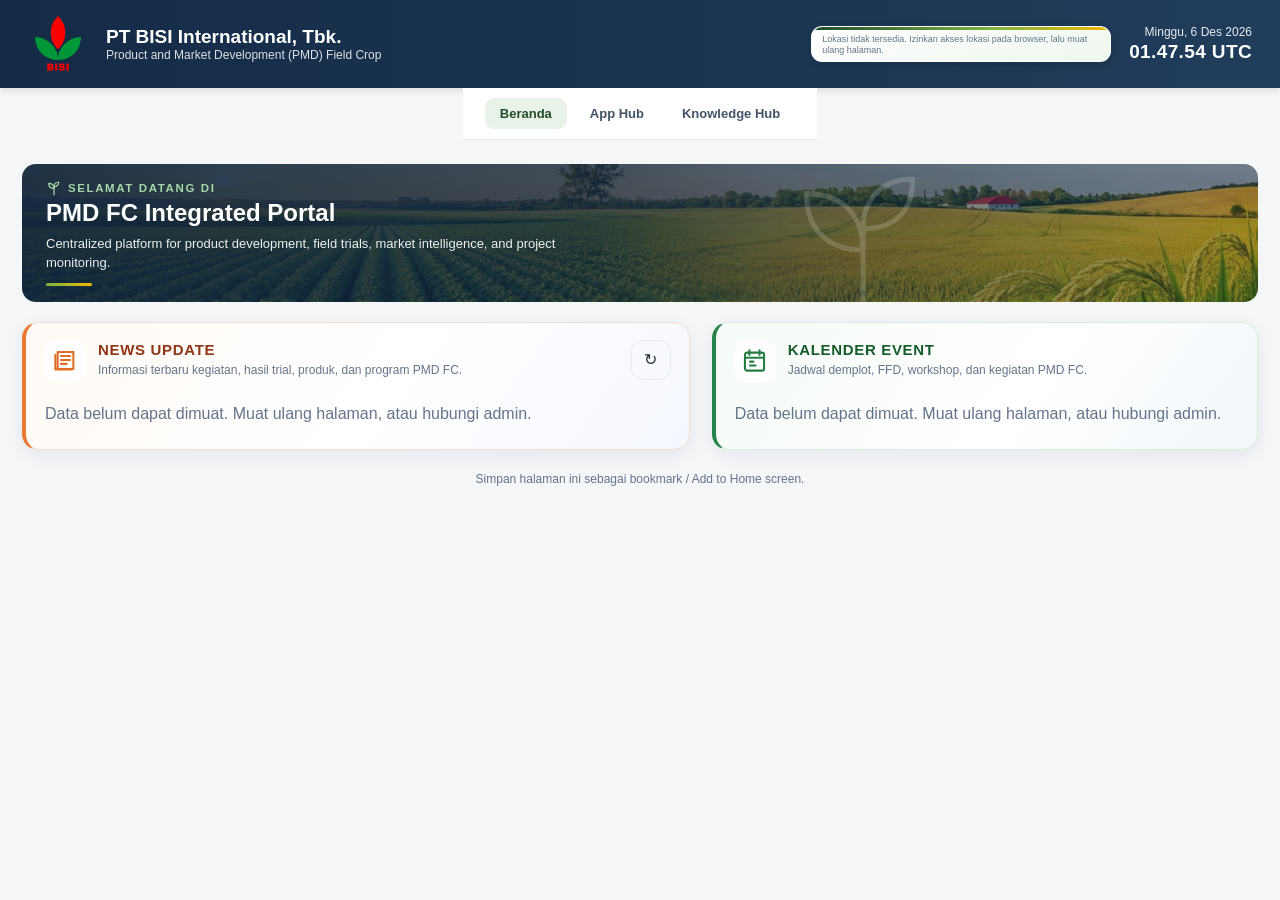
==== index.html @ 29ad18a3 "Update index.html" ====
<!DOCTYPE html>
<html lang="id">
<head>
<meta charset="utf-8">
<meta name="viewport" content="width=device-width, initial-scale=1">
<title>PMD-FC BISI — Dashboard Gate — Beranda</title>
<meta name="theme-color" content="#1f4d29">
<style>
:root {
  --ink: #263238;
  --mute: #64748b;
  --line: #e5eaf0;
  --green: #2e7d32;
  --green-d: #1f4d29;
  --green-l: #e8f2e8;
  --navy: #172b4d;
  --background: #f4f6f8;
}
*{box-sizing:border-box}
body {
  margin: 0;
  min-height: 100vh;
  display: flex;
  flex-direction: column;
  font-family: Inter, Arial, sans-serif;
  color: var(--ink);
  background: var(--background);
}

header {
  background: linear-gradient(90deg, #142b46, #203d5b);
  color: white;
  padding: 14px 28px;
  display: flex;
  align-items: center;
  gap: 18px;
  box-shadow: 0 2px 8px rgba(0,0,0,.12);
}
header h1{margin:0;font-size:clamp(15px,3vw,19px)}header small{display:block;opacity:.85;font-weight:400;font-size:12px}
main {
  flex: 1;
  width: 100%;
  max-width: 1600px;
  margin: 0 auto;
  padding: 24px 22px 40px;
}
h2{font-size:15px;margin:0 0 4px}.lead{color:var(--mute);margin:0 0 18px}
a.card{display:flex;flex-direction:column;gap:6px;text-decoration:none;color:inherit;background:#fff;border:1px solid var(--line);border-radius:12px;padding:18px;transition:.15s;box-shadow:0 1px 3px #0001}
a.card:hover,a.card:focus-visible{border-color:var(--green);box-shadow:0 4px 14px #2f6b3a33;transform:translateY(-2px);outline:none}
.tag{align-self:flex-start;font-size:11px;background:var(--green-l);color:var(--green-d);border-radius:999px;padding:2px 9px;font-weight:600}
.card b{font-size:17px}.card span.d{color:var(--mute);font-size:13px}
.go{margin-top:6px;color:var(--green);font-weight:650;font-size:13px}
footer{text-align:center;color:var(--mute);font-size:12px;margin-top:22px}
#list{display:flex;flex-direction:column;gap:26px;margin-top:14px}
.grp-grid{display:grid;grid-template-columns:repeat(auto-fill,minmax(240px,1fr));gap:14px}
.card span.d{flex:1}
.tab:focus-visible,.btn:focus-visible,.more:focus-visible{outline:2px solid var(--green);outline-offset:2px}
.msg,.empty{color:var(--mute);margin:8px 0}
#news-list,#event-list{display:grid;gap:12px;align-content:start;max-height:300px;overflow-y:auto;padding:2px 6px 2px 2px}
.news,.ev{background:#fff;border:1px solid var(--line);border-radius:12px;padding:16px 18px;box-shadow:0 1px 3px #0001}
.news h3,.ev h3{margin:6px 0 4px;font-size:16px}
.news p,.ev p{margin:0 0 6px;color:var(--mute);font-size:14px;white-space:pre-line}
.meta{display:flex;flex-wrap:wrap;align-items:center;gap:8px;font-size:12px;color:var(--mute)}
.pill{border-radius:999px;padding:2px 9px;font-weight:600;font-size:11px}
.pill.new{background:#f6efd2;color:#6b5a12}.pill.pin{background:var(--green);color:#fff}
.more{color:var(--green);font-weight:650;font-size:13px;text-decoration:none}
.more:hover{text-decoration:underline}
.month{margin:14px 0 0;font-size:13px;color:var(--green-d);text-transform:capitalize}
.ev{display:grid;grid-template-columns:60px 1fr;gap:14px}
.ev.past{opacity:.6}
.dt{background:var(--green-l);color:var(--green-d);border-radius:10px;text-align:center;padding:8px 4px;align-self:start}
.dt b{display:block;font-size:22px;line-height:1.1}.dt span{font-size:11px;text-transform:uppercase}
.btn{font:inherit;font-size:13px;font-weight:600;color:var(--green-d);background:#fff;border:1px solid var(--line);border-radius:8px;padding:8px 12px;cursor:pointer;justify-self:start}
header h1{min-width:0}
.clock{margin-left:auto;text-align:right;flex:none;line-height:1.25}
#ck-date{font-size:12px;opacity:.9}
#ck-time{font-size:19px;font-weight:700;font-variant-numeric:tabular-nums;letter-spacing:.02em}
@media(max-width:560px){#ck-date{font-size:11px}#ck-time{font-size:15px}}
.clock{position:relative}
.layout{display:grid;grid-template-columns:minmax(0,1fr) 340px;gap:22px 24px;align-items:start}
/* Layar sedang (901-1499px): baris atas = Literasi Teknis (2 kartu) + Insight; dashboard di kiri, news+kalender di kanan */
.lt-wrap{grid-column:1 / -1;grid-row:1;display:grid;grid-template-columns:minmax(0,2fr) minmax(0,1fr);gap:22px 24px;min-width:0}
#p-lit,#p-ins{min-width:0;display:flex;flex-direction:column}
.lt-stack{display:grid;grid-template-columns:repeat(auto-fit,minmax(270px,1fr));gap:16px;flex:1}
#p-ins .lt{flex:1}
.layout{grid-template-rows:auto auto auto 1fr}
#p-dash{grid-column:1;grid-row:2 / span 3}
#p-news{grid-column:2;grid-row:2;min-width:0}
#p-event{grid-column:2;grid-row:3;min-width:0}
#news-list,#event-list{max-height:460px}
.grp-grid{grid-template-columns:repeat(2,minmax(0,1fr))}
/* Layar lebar (>=1500px): Dashboard | Literasi Teknis (2 kartu bertumpuk) | Insight + News + Kalender bertumpuk.
   Setiap kolom setinggi isinya sendiri, jadi tidak ada kartu yang melar dan menyisakan ruang kosong. */
@media(min-width:1500px){
  #news-list,#event-list{max-height:340px}
  .layout{grid-template-columns:minmax(0,1fr) 310px 340px;grid-template-rows:auto auto auto 1fr}
  .lt-wrap{display:contents}
  #p-dash{grid-column:1;grid-row:1 / span 4}
  #p-lit{grid-column:2;grid-row:1 / span 4;align-self:start}
  #p-ins{grid-column:3;grid-row:1;align-self:start}
  #p-news{grid-column:3;grid-row:2}
  #p-event{grid-column:3;grid-row:3}
  .lt-stack{grid-template-columns:1fr}
}
.sec{margin:0 0 10px;font-size:12px;font-weight:700;letter-spacing:.07em;text-transform:uppercase;color:var(--green-d)}
@media(max-width:900px){.layout{grid-template-columns:1fr;grid-template-rows:none}#p-dash,#p-news,#p-event,.lt-wrap{grid-column:1;grid-row:auto}.lt-wrap{grid-template-columns:1fr}.grp-grid{grid-template-columns:repeat(auto-fill,minmax(240px,1fr))}#news-list,#event-list{max-height:340px}}
.sech{display:flex;align-items:center;justify-content:space-between;margin:0 0 10px}.sech .sec{margin:0}
.ico{font:inherit;font-size:16px;line-height:1;color:var(--green-d);background:#fff;border:1px solid var(--line);border-radius:8px;padding:3px 8px;cursor:pointer}
.ico:hover{background:var(--green-l)}.ico:focus-visible{outline:2px solid var(--green);outline-offset:2px}
/* CARD CUACA */
.wxc{position:relative;overflow:hidden;min-width:0;color:var(--ink);background:linear-gradient(160deg,#ffffff 0%,#eef7ee 100%);border:1px solid rgba(255,255,255,.7);border-radius:16px;padding:14px 14px 11px;box-shadow:0 10px 28px rgba(0,0,0,.28)}
.wxc::before{content:"";position:absolute;left:0;right:0;top:0;height:4px;background:linear-gradient(90deg,var(--green-d),#7cb342 60%,#f2b705)}
.wxc-wm{position:absolute;right:-12px;top:8px;width:92px;height:92px;color:var(--green);opacity:.10;pointer-events:none}
.wxc-wm svg{display:block;width:100%;height:100%}
.wxc-top{position:relative;display:flex;align-items:center;gap:10px}
.wxc-ic{width:46px;height:46px;flex:none;display:grid;place-items:center;border-radius:14px;color:#fff;background:linear-gradient(135deg,var(--green-d),var(--green));box-shadow:0 4px 10px rgba(31,77,41,.3)}
.wxc-ic svg{display:block;width:26px;height:26px}
.wxc-ic.k-sun{background:linear-gradient(135deg,#f59e0b,#fbbf24);box-shadow:0 4px 10px rgba(245,158,11,.4)}
.wxc-ic.k-moon{background:linear-gradient(135deg,#3949ab,#5c6bc0);box-shadow:0 4px 10px rgba(57,73,171,.4)}
.wxc-ic.k-partly{background:linear-gradient(135deg,#f59e0b,#4a90c2);box-shadow:0 4px 10px rgba(74,144,194,.4)}
.wxc-ic.k-cloud,.wxc-ic.k-fog{background:linear-gradient(135deg,#607d8b,#90a4ae);box-shadow:0 4px 10px rgba(96,125,139,.4)}
.wxc-ic.k-rain,.wxc-ic.k-storm,.wxc-ic.k-snow{background:linear-gradient(135deg,#1e5f99,#3b8fd0);box-shadow:0 4px 10px rgba(30,95,153,.4)}
.wxc-t{font-size:32px;font-weight:700;line-height:1;font-variant-numeric:tabular-nums;color:var(--navy)}
.wxc-c{font-weight:700;font-size:13px;color:var(--navy)}
.wxc-s{font-size:11.5px;color:var(--mute);margin:0}
.wxc-chips{position:relative;display:grid;grid-auto-flow:column;grid-auto-columns:1fr;gap:6px;margin:10px 0 9px}
.wxc-chip{display:flex;align-items:center;gap:6px;min-width:0;background:rgba(255,255,255,.85);border:1px solid var(--line);border-radius:10px;padding:5px 7px}
.wxc-chip .ci{width:17px;height:17px;flex:none;color:var(--green)}
.wxc-chip .ci svg{display:block;width:100%;height:100%}
.wxc-chip b{display:block;font-size:12px;line-height:1.15;white-space:nowrap}
.wxc-chip small{display:block;font-size:10px;line-height:1.15;color:var(--mute)}
.wxc-loc{position:relative;display:flex;align-items:center;flex-wrap:nowrap;gap:6px;border-top:1px dashed #cfdccf;padding-top:8px;font-size:12px}
.wxc-pin{display:block;width:15px;height:15px;color:#d84315;flex:none}
.wxc-pin svg{display:block;width:100%;height:100%}
.wxc-loc>span:not(.wxc-pin):not(.pill2){font-weight:600;flex:1 1 auto;min-width:0;overflow:hidden;text-overflow:ellipsis;white-space:nowrap}
.wxc-loc .pill2{flex:none;white-space:nowrap}
.pill2{background:var(--green-l);color:var(--green-d);border-radius:999px;padding:2px 9px;font-size:11px;font-weight:600}
.wxc .btn{flex:none;padding:2px 9px;font-size:11px}
.wxc-note{position:relative;margin:6px 0 0;font-size:11px;color:var(--mute)}
/* CARD CUACA DI HEADER: ringkas agar sejajar dengan jam tanpa mengubah isi/fungsi widget. */
header #p-weather{
  flex:0 1 300px;
  width:300px;
  max-width:300px;
  margin-left:auto;
  padding:7px 10px 6px;
  border-radius:11px;
  box-shadow:0 2px 8px rgba(0,0,0,.16);
}
header #p-weather::before{height:3px}
header #p-weather .wxc-wm{width:54px;height:54px;right:-8px;top:2px}
header #p-weather .wxc-top{gap:7px}
header #p-weather .wxc-ic{width:32px;height:32px;border-radius:9px;box-shadow:none}
header #p-weather .wxc-ic svg{width:19px;height:19px}
header #p-weather .wxc-t{font-size:23px}
header #p-weather .wxc-c{font-size:10.5px}
header #p-weather .wxc-s{font-size:9px;line-height:1.2}
header #p-weather .wxc-chips{display:none}
header #p-weather .wxc-loc{gap:4px;padding-top:4px;font-size:9px;border-top:1px dashed #cfdccf}
header #p-weather .wxc-pin{width:11px;height:11px}
header #p-weather .pill2{font-size:9px;padding:1px 5px}
header #p-weather .btn{font-size:9px;padding:1px 6px}
header #p-weather .wxc-note{display:none}
header .clock{margin-left:0}
@media(max-width:1000px){
  header{flex-wrap:wrap}
  header #p-weather{order:3;flex:1 1 220px;width:auto;max-width:none;margin-left:0}
  header .clock{order:4;margin-left:auto}
}
@media(max-width:420px){
  header #p-weather{flex-basis:100%}
  header .clock{margin-left:auto}
}

/* HERO BANNER */
.hero {
  position: relative;
  overflow: hidden;
  background: linear-gradient(100deg, rgba(14,36,62,.93) 0%, rgba(14,36,62,.78) 45%, rgba(14,36,62,.35) 100%),
              var(--hero-img);
  background-color: #1f4d29;
  background-size: cover;
  background-position: center 62%;
  border-radius: 14px;
  padding: 16px 24px;
  color: white;
  margin-bottom: 20px;
  display: flex;
  flex-direction: row;
  align-items: center;
  justify-content: space-between;
  gap: 20px;
}
/* SHIMMER HALUS: hanya pada banner hero, tanpa mengubah elemen lain. */
.hero::before {
  content: "";
  position: absolute;
  top: 0;
  left: 0;
  width: 42%;
  height: 100%;
  pointer-events: none;
  z-index: 0;
  background: linear-gradient(
    110deg,
    transparent 0%,
    rgba(255,255,255,.035) 35%,
    rgba(255,255,255,.19) 50%,
    rgba(255,255,255,.035) 65%,
    transparent 100%
  );
  transform: translateX(-160%) skewX(-18deg);
  animation: heroBannerShimmer 7s ease-in-out infinite;
}
@keyframes heroBannerShimmer {
  0%, 16% { transform: translateX(-160%) skewX(-18deg); }
  58%, 100% { transform: translateX(360%) skewX(-18deg); }
}
@media (prefers-reduced-motion: reduce) {
  .hero::before { animation: none; }
}
.hero::after {
  content: "";
  position: absolute;
  right: 310px;
  bottom: -26px;
  width: 170px;
  height: 170px;
  background: url("data:image/svg+xml,%3Csvg xmlns='http://www.w3.org/2000/svg' viewBox='0 0 24 24' fill='none' stroke='%23ffffff' stroke-width='.7' stroke-linecap='round' stroke-linejoin='round'%3E%3Cpath d='M12 22V10'/%3E%3Cpath d='M12 13c-5 0-8-3-8-8 5 0 8 3 8 8z'/%3E%3Cpath d='M12 10c0-4 2.5-7 7-7 0 4.500-2.500 7-7 7z'/%3E%3C/svg%3E") no-repeat center / contain;
  opacity: .16;
  pointer-events: none;
}
.hero-text, .hero #p-weather { position: relative; z-index: 1; }
.hero-text { flex: 1; min-width: 0; }
.hero #p-weather { flex: 0 0 310px; width: 310px; max-width: 100%; }
.hero .welcome {
  display: flex; align-items: center; gap: 6px;
  margin: 0 0 3px; font-size: 11.5px; font-weight: 600;
  letter-spacing: .14em; text-transform: uppercase; color: #a5d6a7;
}
.hero .welcome svg { width: 16px; height: 16px; flex: none; }
.hero h2 { font-size: 24px; line-height: 1.2; margin: 0 0 6px; }
.hero .subtitle { font-size: 13px; line-height: 1.5; margin: 0; max-width: 540px; opacity: .92; }
.hero .accent { width: 46px; height: 3px; border-radius: 3px; margin-top: 10px; background: linear-gradient(90deg, #7cb342, #f2b705); }
@media (max-width: 900px) {
  .hero { flex-direction: column; align-items: stretch; padding: 18px 18px; gap: 14px; }
  .hero::after { right: -20px; }
  .hero #p-weather { flex: none; width: 100%; }
}


/* LITERASI TEKNIS (kartu cuplikan) */
.lt{display:flex;flex-direction:column;cursor:pointer;text-decoration:none;color:inherit;background:#fff;border:1px solid var(--line);border-radius:14px;overflow:hidden;box-shadow:0 1px 3px #0001;transition:.15s}
.lt:hover,.lt:focus-visible{border-color:var(--green);box-shadow:0 6px 18px #2f6b3a33;transform:translateY(-2px);outline:none}
.lt-top{position:relative;overflow:hidden;background:linear-gradient(135deg,var(--green-d),var(--green) 65%,#7cb342);color:#fff;padding:16px 18px 18px}
.lt-top .tag{background:rgba(255,255,255,.2);color:#fff}
.lt-top h4{margin:9px 0 5px;font-size:18px;line-height:1.25;position:relative}
.lt-top p{margin:0;font-size:12.5px;line-height:1.5;opacity:.93;position:relative}
.lt-wm{position:absolute;right:-14px;bottom:-22px;width:110px;height:110px;opacity:.16;pointer-events:none}
.lt-body{padding:14px 18px 16px;display:flex;flex-direction:column;gap:14px;flex:1}
.lt-fact{background:var(--green-l);border-left:3px solid var(--green);border-radius:8px;padding:10px 12px}
.lt-fact small{display:block;font-size:10.5px;font-weight:700;letter-spacing:.08em;text-transform:uppercase;color:var(--green-d);margin-bottom:3px}
.lt-fact p{margin:0;font-size:13px;line-height:1.5;color:var(--ink);min-height:6em;transition:opacity .25s}
.lt-fact p.fade{opacity:0}
.lt-dots{display:flex;gap:5px;margin-top:6px}
.lt-dots i{width:6px;height:6px;border-radius:50%;background:#b9cdb9}
.lt-dots i.on{background:var(--green)}
.lt-pts{list-style:none;margin:0;padding:0;display:grid;gap:8px}
.lt-pts li{display:grid;grid-template-columns:22px 1fr;gap:8px;font-size:13px;line-height:1.4}
.lt-pts li b{display:inline-grid;place-items:center;width:22px;height:22px;border-radius:50%;background:var(--green-l);color:var(--green-d);font-size:11px}
.lt-pts li span{color:var(--mute)}
.lt-pts li span strong{color:var(--ink);display:block;font-size:13px}
.lt-stats{display:grid;grid-template-columns:repeat(3,1fr);gap:6px;text-align:center}
.lt-stats div{background:#f7faf7;border:1px solid var(--line);border-radius:10px;padding:7px 2px}
.lt-stats b{display:block;font-size:19px;color:var(--green-d);line-height:1.1}
.lt-stats span{font-size:10.5px;color:var(--mute)}
.lt-chips{display:flex;flex-wrap:wrap;gap:5px}
.lt-chips span{font-size:11px;font-family:ui-monospace,Menlo,Consolas,monospace;background:#fff;border:1px solid var(--line);border-radius:6px;padding:1px 7px;color:var(--navy)}
.lt-go{margin-top:auto;display:flex;align-items:center;justify-content:space-between;color:var(--green);font-weight:650;font-size:13px;border-top:1px dashed #cfdccf;padding-top:10px}
.lt-go small{color:var(--mute);font-weight:400;font-size:11.5px}
@media(prefers-reduced-motion:reduce){.lt,.lt-fact p{transition:none}}


/* ===== ISI LITERASI (di dalam jendela baca) ===== */
/* Semua gaya di-scope ke .lit supaya aman ditempel ke halaman/menu lain */
.lit{
  --bg:#f4f6f8; --card:#ffffff; --ink:#263238; --muted:#64748b; --line:#e5eaf0;
  --brand:#2e7d32; --brand-soft:#e8f2e8;
  --lepi:#8a5a00; --lepi-bg:#fdf0d5;
  --coleo:#7a2e8a; --coleo-bg:#f3e5f7;
  --gly:#1b5fa8; --gly-bg:#e3effb;
  --glu:#9a3412; --glu-bg:#fde8dc;
  --warn-bg:#fff6df; --warn-line:#e8c766;
  font-family:Inter,Arial,sans-serif;
  color:var(--ink); background:var(--bg); line-height:1.6; font-size:16px;
  max-width:1000px; margin:0 auto; padding:0 16px 48px;
}
.lit *{box-sizing:border-box}
.lit h1,.lit h2,.lit h3{line-height:1.25; margin:0}
.lit p{margin:0 0 .75em}
.lit a{color:var(--brand)}
.lit code,.lit .gene{font-family:ui-monospace,Menlo,Consolas,monospace; font-size:.88em}

/* Header */
.lit-hero{padding:28px 0 12px}
.lit-eyebrow{font-size:.8rem; letter-spacing:.08em; text-transform:uppercase; color:var(--brand); font-weight:700}
.lit-hero h1{font-size:clamp(1.6rem,4.5vw,2.3rem); margin:.2em 0 .3em}
.lit-hero p{color:var(--muted); max-width:62ch}

/* Nav */
.lit-nav{position:sticky; top:0; z-index:5; background:var(--bg); padding:10px 0; margin:0 -16px 8px; padding-inline:16px; border-bottom:1px solid var(--line);
  display:flex; gap:8px; overflow-x:auto; scrollbar-width:none}
.lit-nav::-webkit-scrollbar{display:none}
.lit-nav button{flex:none; border:1px solid var(--line); background:var(--card); color:var(--ink); border-radius:999px; padding:6px 14px; font:inherit; font-size:.88rem; cursor:pointer}
.lit-nav button.on{background:var(--brand); border-color:var(--brand); color:#fff}

/* Sections */
.lit section{padding-top:28px; scroll-margin-top:60px}
.lit h2{font-size:1.3rem; margin-bottom:.3em}
.lit .lead{color:var(--muted); margin-bottom:14px}

/* Cards */
.lit-grid{display:grid; gap:12px; grid-template-columns:repeat(auto-fit,minmax(220px,1fr))}
.lit-card{background:var(--card); border:1px solid var(--line); border-radius:12px; padding:14px 16px}
.lit-card h3{font-size:1rem; margin-bottom:.3em}
.lit-card p{margin:0; color:var(--muted); font-size:.93rem}
.lit-key .num{display:inline-grid; place-items:center; width:26px; height:26px; border-radius:50%; background:var(--brand-soft); color:var(--brand); font-weight:700; font-size:.85rem; margin-bottom:6px}

/* Badges */
.b{display:inline-block; padding:1px 9px; border-radius:999px; font-size:.78rem; font-weight:600; margin:2px 4px 2px 0; white-space:nowrap}
.b.lepi{background:var(--lepi-bg); color:var(--lepi)}
.b.coleo{background:var(--coleo-bg); color:var(--coleo)}
.b.gly{background:var(--gly-bg); color:var(--gly)}
.b.glu{background:var(--glu-bg); color:var(--glu)}

/* Tables */
.lit-tw{background:var(--card); border:1px solid var(--line); border-radius:12px; overflow:hidden}
.lit table{width:100%; border-collapse:collapse; font-size:.92rem}
.lit th{background:var(--brand-soft); color:var(--ink); text-align:left; padding:10px 12px; font-size:.8rem; text-transform:uppercase; letter-spacing:.04em}
.lit td{padding:10px 12px; border-top:1px solid var(--line); vertical-align:top}
.lit td:first-child{font-weight:700}
.lit .sub{display:block; color:var(--muted); font-size:.82rem; font-weight:400}

/* Filter */
.lit-tools{display:flex; flex-wrap:wrap; gap:8px; margin:12px 0}
.lit-tools input{flex:1 1 200px; min-width:0; padding:9px 12px; border:1px solid var(--line); border-radius:10px; background:var(--card); color:var(--ink); font:inherit}
.lit-chips{display:flex; flex-wrap:wrap; gap:6px}
.lit-chips button{border:1px solid var(--line); background:var(--card); color:var(--ink); border-radius:999px; padding:6px 12px; font:inherit; font-size:.85rem; cursor:pointer}
.lit-chips button.on{background:var(--brand); color:#fff; border-color:var(--brand)}
.lit-empty{display:none; padding:16px; color:var(--muted); text-align:center}

/* Compare 2 col */
.lit-cmp{display:grid; gap:12px; grid-template-columns:1fr 1fr}
.lit-cmp .lit-card{border-top:4px solid var(--gly)}
.lit-cmp .lit-card.glu{border-top-color:var(--glu)}
.lit-cmp dl{margin:8px 0 0; font-size:.92rem}
.lit-cmp dt{font-weight:700; font-size:.78rem; text-transform:uppercase; letter-spacing:.04em; color:var(--muted); margin-top:8px}
.lit-cmp dd{margin:0}

/* Notes */
.lit-note{background:var(--warn-bg); border:1px solid var(--warn-line); border-radius:12px; padding:12px 16px; margin:14px 0; font-size:.93rem}
.lit-note strong{display:block; margin-bottom:2px}
.lit details{background:var(--card); border:1px solid var(--line); border-radius:12px; padding:0 16px; margin-bottom:8px}
.lit summary{cursor:pointer; padding:12px 0; font-weight:600}
.lit details p{color:var(--muted); font-size:.93rem}
.lit ol.refs{padding-left:1.2em; margin:0}
.lit ol.refs li{margin-bottom:.6em}
.lit ol.refs span{display:block; color:var(--muted); font-size:.88rem}

/* Mobile: tabel jadi kartu */
@media (max-width:680px){
  .lit-cmp{grid-template-columns:1fr}
  .lit table, .lit tbody, .lit tr, .lit td{display:block; width:100%}
  .lit thead{display:none}
  .lit tr{padding:10px 14px; border-top:1px solid var(--line)}
  .lit tr:first-child{border-top:0}
  .lit td{border:0; padding:3px 0}
  .lit td:first-child{font-size:1.02rem}
  .lit td[data-l]::before{content:attr(data-l); display:block; font-size:.72rem; text-transform:uppercase; letter-spacing:.05em; color:var(--muted); font-weight:700; margin-top:4px}
  .lit td:first-child::before{display:none}
}

/* Jendela baca */
/* jendela baca (dipakai Literasi & Insight) */
.lit-modal{position:fixed;inset:0;z-index:1000;display:none;background:rgba(10,24,40,.62)}
.lit-modal.open{display:block}
.lit-sheet{position:absolute;inset:18px 0 0 0;max-width:1060px;margin:0 auto;background:#f4f6f8;border-radius:14px 14px 0 0;overflow-y:auto;overscroll-behavior:contain;box-shadow:0 -6px 30px rgba(0,0,0,.3)}
.lit-bar{position:sticky;top:0;z-index:6;display:flex;align-items:center;gap:12px;padding:10px 16px;background:linear-gradient(90deg,#142b46,#203d5b);color:#fff;border-radius:14px 14px 0 0}
.lit-bar b{font-size:15px;flex:1;min-width:0;white-space:nowrap;overflow:hidden;text-overflow:ellipsis}
.lit-bar button{font:inherit;font-size:13px;font-weight:600;color:#fff;background:rgba(255,255,255,.14);border:1px solid rgba(255,255,255,.4);border-radius:8px;padding:6px 12px;cursor:pointer}
.lit-bar button:hover,.lit-bar button:focus-visible{background:rgba(255,255,255,.28);outline:none}
.lit-modal .lit-nav{top:52px}
.lit-modal .lit section{scroll-margin-top:112px}
body.lit-lock{overflow:hidden}
@media(max-width:700px){.lit-sheet{inset:0;border-radius:0}.lit-bar{border-radius:0}}


/* INSIGHT (kartu cuplikan) */
.lt.ins:hover,.lt.ins:focus-visible{border-color:#244a73;box-shadow:0 6px 18px #244a7333}
.lt.ins .lt-top{background:linear-gradient(135deg,#142b46,#244a73 65%,#4f86b8)}
.lt.ins .lt-fact{background:#e8eef7;border-left-color:#244a73}
.lt.ins .lt-fact small,.lt-loop small{color:#142b46}
.lt.ins .lt-fact p{min-height:0}
.lt.ins .lt-pts li b{background:#e8eef7;color:#142b46}
.lt.ins .lt-stats b{color:#142b46}
.lt.ins .lt-go{color:#244a73}
.lt-loop small{display:block;font-size:10.5px;font-weight:700;letter-spacing:.08em;text-transform:uppercase;margin-bottom:5px}
.lt-loop ol{list-style:none;margin:0;padding:0;display:flex;flex-wrap:wrap;gap:4px 0;align-items:center}
.lt-loop li{font-size:11.5px;background:#fff;border:1px solid var(--line);border-radius:999px;padding:2px 9px;color:var(--navy)}
.lt-loop li:not(:last-child)::after{content:"\2192";margin-left:6px;color:#244a73}
.lt-loop li:last-child{border-color:#e0b4a0;background:#fdf0ea;color:#9a3412}
.lt-loop li:last-child::after{content:" \21BB";font-weight:700}
.lt-loop li{margin-right:6px}
.lt-loop li:not(:last-child){border:0;background:none;padding:2px 0;margin-right:6px}
/* ISI INSIGHT (di dalam jendela baca) */
.lit .ins-by{font-size:.85rem;color:var(--muted);margin-top:4px}
.lit .ins-loop{display:grid;grid-template-columns:repeat(4,1fr);gap:30px;margin:14px 0 8px}
.lit .ins-step{position:relative;background:var(--card);border:1px solid var(--line);border-top:4px solid var(--brand);border-radius:12px;padding:12px 14px;font-size:.92rem}
.lit .ins-step.warn{border-top-color:#9a3412}
.lit .ins-step b{display:block;font-size:.72rem;letter-spacing:.06em;text-transform:uppercase;color:var(--brand);margin-bottom:3px}
.lit .ins-step.warn b{color:#9a3412}
.lit .ins-step:not(:last-child)::after{content:"\2192";position:absolute;right:-23px;top:50%;transform:translateY(-50%);color:var(--brand);font-size:1.3rem;font-weight:700}
.lit .ins-back{text-align:center;color:var(--muted);font-size:.88rem;margin:8px 0 0}
@media(max-width:820px){
  .lit .ins-loop{grid-template-columns:1fr;gap:28px}
  .lit .ins-step:not(:last-child)::after{content:"\2193";right:auto;left:50%;top:auto;bottom:-26px;transform:translateX(-50%)}
}


/* ===== KARTU DASHBOARD (diperindah): ikon, warna per kategori, pengelompokan, animasi ===== */
.grp{--ac:#2e7d32;--ac-l:#e8f2e8;--ac-d:#1f5a24}
.grp.g-trial{--ac:#6d4aa8;--ac-l:#efe9f8;--ac-d:#4b2f7f}
.grp.g-demplot{--ac:#2e7d32;--ac-l:#e8f2e8;--ac-d:#1f5a24}
.grp.g-report{--ac:#1f6fb2;--ac-l:#e3effb;--ac-d:#164f80}
.grp.g-plan{--ac:#c27a0e;--ac-l:#fdf0d5;--ac-d:#8a5400}
.grp-h{display:flex;align-items:center;gap:9px;margin:0 0 11px;font-size:12px;font-weight:700;letter-spacing:.06em;text-transform:uppercase;color:var(--ac-d)}
.grp-h::before{content:"";width:9px;height:9px;border-radius:3px;background:var(--ac);flex:none}
.grp-h em{font-style:normal;font-weight:600;font-size:11px;letter-spacing:0;text-transform:none;color:var(--ac-d);background:var(--ac-l);border-radius:999px;padding:1px 8px}
.grp-h::after{content:"";flex:1;height:1px;background:var(--line)}
a.card{position:relative;overflow:hidden;gap:8px;padding:18px 18px 16px 20px;background:linear-gradient(155deg,#fff 50%,var(--ac-l) 175%);animation:cardIn .5s ease both;animation-delay:calc(var(--i,0) * 55ms)}
a.card::before{content:"";position:absolute;left:0;top:0;bottom:0;width:4px;background:var(--ac)}
a.card>*:not(.wm){position:relative}
.c-head{display:flex;align-items:center;gap:10px;margin-bottom:2px}
.ico{flex:none;display:grid;place-items:center;width:40px;height:40px;border-radius:12px;background:var(--ac-l);color:var(--ac-d);transition:transform .2s,background .2s,color .2s}
.ico svg{width:22px;height:22px;fill:none;stroke:currentColor;stroke-width:1.8;stroke-linecap:round;stroke-linejoin:round}
a.card .tag{align-self:center;background:var(--ac-l);color:var(--ac-d);line-height:1.35}
.badge{margin-left:auto;flex:none;font-size:10.5px;font-weight:700;letter-spacing:.04em;text-transform:uppercase;color:#fff;background:var(--ac);border-radius:999px;padding:2px 8px}
.card b{font-size:17px;line-height:1.3}
.wm{position:absolute;right:-14px;bottom:-18px;width:100px;height:100px;fill:none;stroke:var(--ac);stroke-width:1;stroke-linecap:round;stroke-linejoin:round;opacity:.09;pointer-events:none;transition:opacity .25s,transform .25s}
.c-foot{display:flex;align-items:center;justify-content:space-between;gap:8px;margin-top:6px}
.go{margin:0;color:var(--ac-d);display:inline-flex;align-items:center;gap:6px}
.go i{font-style:normal;display:inline-block;transition:transform .2s}
.kind{font-size:11px;color:var(--mute);background:#f1f4f2;border:1px solid var(--line);border-radius:6px;padding:1px 7px}
a.card:hover,a.card:focus-visible{border-color:var(--ac);box-shadow:0 8px 20px #0002;box-shadow:0 8px 20px color-mix(in srgb,var(--ac) 24%,transparent);transform:translateY(-3px)}
a.card:hover .ico,a.card:focus-visible .ico{transform:scale(1.08) rotate(-4deg);background:var(--ac);color:#fff}
a.card:hover .go i,a.card:focus-visible .go i{transform:translateX(5px)}
a.card:hover .wm,a.card:focus-visible .wm{opacity:.17;transform:scale(1.07) rotate(-4deg)}
@keyframes cardIn{from{opacity:0;transform:translateY(12px)}to{opacity:1;transform:none}}
@media(prefers-reduced-motion:reduce){a.card{animation:none}a.card,.ico,.wm,.go i{transition:none}}


/* Kartu terakhir yang ganjil mengisi satu baris penuh, supaya tidak ada separuh baris kosong */
@media(min-width:901px){.grp-grid>a.card:last-child:nth-child(odd){grid-column:1 / -1}}
/* LITERASI: kartu TKW (header emas, beda dari hijau Bioteknologi dan biru Insight) */
.lt.tkw:hover,.lt.tkw:focus-visible{border-color:#b7791f;box-shadow:0 6px 18px #b7791f33}
.lt.tkw .lt-top{background:linear-gradient(135deg,#5c3503,#9a6208 62%,#c8901f)}
.lt.tkw .lt-fact{background:#fbf0d9;border-left-color:#b7791f}
.lt.tkw .lt-fact small,.lt-bars small{color:#6b3f04}
.lt.tkw .lt-fact p{min-height:0}
.lt.tkw .lt-fact p.mono{font-family:ui-monospace,Menlo,Consolas,monospace;font-size:12px;line-height:1.55}
.lt.tkw .lt-pts li b{background:#fbf0d9;color:#6b3f04}
.lt.tkw .lt-stats b{color:#6b3f04}
.lt.tkw .lt-go{color:#8a5709}
.lt-bars small{display:block;font-size:10.5px;font-weight:700;letter-spacing:.06em;text-transform:uppercase;margin-bottom:6px}
.lt-bars .r{display:grid;grid-template-columns:70px 1fr 54px;gap:6px;align-items:center;font-size:11px;margin-bottom:5px}
.lt-bars .r span{white-space:nowrap}
.lt-bars .r span{color:var(--mute)}
.lt-bars .r b{text-align:right;color:#6b3f04}
.lt-bars em{display:block;height:9px;background:#f1ead9;border-radius:999px;overflow:hidden}
.lt-bars i{display:block;height:100%;background:#b7791f;border-radius:999px}
.lt-bars i.lo{background:#c2552b}
/* ISI TKW */
.lit-modal.tkw .lit-bar{background:linear-gradient(90deg,#4f2e03,#8a5709)}
#tkw-gmo{--brand:#9a6208;--brand-soft:#fbf0d9}
#tkw-gmo .lit-hero{padding:22px 0 6px}
#tkw-gmo section{padding-top:20px}
#tkw-gmo h2{margin-bottom:.25em}
#tkw-gmo .lead{margin-bottom:10px}
#tkw-gmo .lit-note{margin:12px 0 0}
#tkw-gmo .tk-formula{background:linear-gradient(135deg,#4f2e03,#8a5709);color:#fff;border-radius:12px;padding:11px 16px;margin:12px 0 0;font-size:.95rem;line-height:1.5}
#tkw-gmo .tk-formula b{color:#ffd58a}
#tkw-gmo .tk-2{display:grid;grid-template-columns:1fr 1fr;gap:12px;align-items:start}
#tkw-gmo .tk-3{display:grid;grid-template-columns:repeat(3,minmax(0,1fr));gap:12px}
#tkw-gmo .tk-4{display:grid;grid-template-columns:repeat(4,minmax(0,1fr));gap:12px}
#tkw-gmo .tk-mas{columns:3 250px;column-gap:12px}
#tkw-gmo .tk-mas>.lit-card{display:block;break-inside:avoid;margin:0 0 12px}
#tkw-gmo .tk-2>*,#tkw-gmo .tk-3>.lit-card,#tkw-gmo .tk-4>.lit-card{min-width:0}
#tkw-gmo .lit-card{padding:12px 14px}
#tkw-gmo .tk-ul{margin:.3em 0 0;padding-left:1.1em;font-size:.92rem;color:var(--muted)}
#tkw-gmo .tk-ul li{margin-bottom:.25em}
#tkw-gmo .tk-ul b{color:var(--ink)}
#tkw-gmo .tk-steps{margin:.3em 0 0;padding:0;list-style:none;counter-reset:s;display:grid;gap:7px}
#tkw-gmo .tk-steps li{counter-increment:s;display:grid;grid-template-columns:24px 1fr;gap:8px;font-size:.92rem;color:var(--muted)}
#tkw-gmo .tk-steps li::before{content:counter(s);display:grid;place-items:center;width:24px;height:24px;border-radius:50%;background:var(--brand-soft);color:var(--brand);font-weight:700;font-size:.8rem}
#tkw-gmo .tk-bars{display:grid;gap:8px;margin-top:6px}
#tkw-gmo .tk-bar{display:grid;grid-template-columns:76px 1fr 64px;gap:8px;align-items:center;font-size:.88rem}
#tkw-gmo .tk-bar span{color:var(--muted)}
#tkw-gmo .tk-bar b{text-align:right}
#tkw-gmo .tk-bar div{height:16px;background:#f1ead9;border-radius:999px;overflow:hidden}
#tkw-gmo .tk-bar i{display:block;height:100%;background:#b7791f;border-radius:999px}
#tkw-gmo .tk-bar i.lo{background:#c2552b}
#tkw-gmo details{margin-bottom:8px}
@media(max-width:900px){#tkw-gmo .tk-4{grid-template-columns:repeat(2,minmax(0,1fr))}}
@media(max-width:820px){
  #tkw-gmo .tk-2,#tkw-gmo .tk-3{grid-template-columns:1fr}
  #tkw-gmo .tk-mas{columns:1}
}
@media(max-width:520px){#tkw-gmo .tk-4{grid-template-columns:1fr}}


/* ===== PENYEMPURNAAN CARD DASHBOARD PMD FC ===== */
/* Perubahan dibatasi pada area dashboard kiri; panel Literasi dan Insight tidak diubah. */
#p-dash .grp {
  margin: 0 0 25px;
  min-width: 0;
}
#p-dash .grp-h {
  min-height: 25px;
  margin: 0 0 12px;
  font-size: 12px;
  letter-spacing: .055em;
}
#p-dash .grp-h em {
  padding: 3px 10px;
  font-size: 11px;
}
#p-dash .grp-grid {
  display: grid;
  grid-template-columns: repeat(2, minmax(0, 1fr));
  grid-auto-rows: 1fr;
  gap: 14px;
  align-items: stretch;
}
#p-dash a.card {
  min-width: 0;
  min-height: 150px;
  height: 100%;
  padding: 16px 17px 15px 19px;
  gap: 8px;
  border: 1px solid #e2e8ef;
  border-radius: 14px;
  background: linear-gradient(145deg, #fff 0%, #fff 72%, var(--ac-l) 165%);
  box-shadow: 0 2px 8px rgba(25, 42, 65, .055);
}
#p-dash a.card::before {
  width: 4px;
  border-radius: 14px 0 0 14px;
}
#p-dash .c-head {
  min-width: 0;
  gap: 10px;
  margin-bottom: 1px;
}
#p-dash .ico {
  width: 44px;
  height: 44px;
  border: 0;
  border-radius: 13px;
  flex: 0 0 44px;
}
#p-dash .ico svg {
  width: 23px;
  height: 23px;
}
#p-dash a.card .tag {
  min-width: 0;
  max-width: 65%;
  overflow: hidden;
  text-overflow: ellipsis;
  white-space: nowrap;
  padding: 4px 10px;
  font-size: 10.5px;
}
#p-dash .badge {
  padding: 4px 9px;
  font-size: 9.5px;
}
#p-dash .card b {
  display: block;
  font-size: 16px;
  line-height: 1.32;
  color: #172b4d;
  overflow-wrap: anywhere;
}
#p-dash .card span.d {
  display: block;
  flex: 1 1 auto;
  min-width: 0;
  font-size: 12.5px;
  line-height: 1.48;
  color: #64748b;
}
#p-dash .c-foot {
  margin-top: auto;
  padding-top: 5px;
}
#p-dash .go {
  font-size: 12.5px;
  font-weight: 700;
}
#p-dash .kind {
  flex: none;
  font-size: 10px;
  padding: 3px 8px;
  border-radius: 999px;
}
#p-dash .wm {
  width: 86px;
  height: 86px;
  right: -12px;
  bottom: -15px;
  opacity: .065;
}
#p-dash a.card:hover,
#p-dash a.card:focus-visible {
  border-color: var(--ac);
  box-shadow: 0 9px 22px rgba(25, 42, 65, .11);
  transform: translateY(-3px);
}
#p-dash a.card:hover .wm,
#p-dash a.card:focus-visible .wm {
  opacity: .12;
}
/* Identitas warna kategori: oranye, biru, hijau, dan biru-teal. */
#p-dash .grp.g-plan {
  --ac: #d97732;
  --ac-l: #fff0e5;
  --ac-d: #9a4314;
}
#p-dash .grp.g-trial {
  --ac: #3568c8;
  --ac-l: #eaf1ff;
  --ac-d: #234b9b;
}
#p-dash .grp.g-demplot {
  --ac: #27845b;
  --ac-l: #e7f5ed;
  --ac-d: #17613f;
}
#p-dash .grp.g-report {
  --ac: #287b91;
  --ac-l: #e6f3f6;
  --ac-d: #18566a;
}
/* Semua kartu tetap berada di grid dua kolom; kartu ganjil tidak melebar sendiri. */
@media (min-width: 901px) {
  #p-dash .grp-grid > a.card:last-child:nth-child(odd) {
    grid-column: auto;
  }
}
@media (max-width: 900px) {
  #p-dash .grp-grid {
    grid-template-columns: repeat(2, minmax(0, 1fr));
  }
}
@media (max-width: 620px) {
  #p-dash .grp-grid {
    grid-template-columns: 1fr;
    grid-auto-rows: auto;
  }
  #p-dash a.card {
    min-height: 142px;
  }
}
@media (prefers-reduced-motion: reduce) {
  #p-dash a.card {
    animation: none;
    transition: none;
  }
}

/* UKURAN LOGO BISI */
.logo {
  width: 60px;
  height: 60px;
  object-fit: contain;
  flex-shrink: 0;
}
</style>
<style id="hero-img">
/* Gambar latar hero (tertanam). Untuk mengganti: tukar isi url(...) di bawah. */
:root { --hero-img: url("[data-uri]"); }
</style>

<style id="pmd-layout-news-event-refresh">
/* Layout utama: Dashboard | Literasi Teknis | Insight; News dan Event pada baris bawah. */
@media (min-width: 1180px) {
  .layout {
    display: grid;
    grid-template-columns: minmax(0, 2.2fr) minmax(245px, .8fr) minmax(245px, .8fr);
    grid-template-rows: auto auto;
    gap: 22px 18px;
    align-items: stretch;
  }
  .lt-wrap { display: contents; }
  #p-dash { grid-column: 1; grid-row: 1; min-width: 0; }
  #p-lit { grid-column: 2; grid-row: 1; min-width: 0; }
  #p-ins { grid-column: 3; grid-row: 1; min-width: 0; }
  .lt-stack { grid-template-columns: 1fr; }
  .updates-row {
    grid-column: 1 / -1;
    grid-row: 2;
    display: grid;
    grid-template-columns: minmax(0, 1.1fr) minmax(0, .9fr);
    gap: 18px;
    min-width: 0;
  }
}
@media (max-width: 1179px) {
  .layout { display: grid; grid-template-columns: minmax(0, 1fr); gap: 22px; }
  #p-dash, .lt-wrap, .updates-row { grid-column: 1; grid-row: auto; min-width: 0; }
  .lt-wrap { display: grid; grid-template-columns: repeat(2, minmax(0, 1fr)); gap: 18px; }
  .updates-row { display: grid; grid-template-columns: minmax(0, 1.1fr) minmax(0, .9fr); gap: 18px; }
  .lt-stack { grid-template-columns: 1fr; }
}
@media (max-width: 680px) {
  .lt-wrap, .updates-row { grid-template-columns: 1fr; }
  .update-panel { padding: 15px; }
  #news-list, #event-list { max-height: 320px; }
}

/* Panel News Update dan Kalender Event: dua kartu informasi horizontal. */
.updates-row { min-width: 0; }
.updates-row > #p-news, .updates-row > #p-event { grid-column: auto; grid-row: auto; }
.update-panel {
  min-width: 0;
  padding: 17px 18px 16px;
  border: 1px solid #e5eaf0;
  border-radius: 16px;
  box-shadow: 0 5px 18px rgba(25, 42, 65, .07);
}
#p-news {
  background: linear-gradient(125deg, #fffaf5 0%, #ffffff 54%, #f5f8ff 100%);
  border-color: #f0dfd2;
  border-left: 4px solid #e97832;
}
#p-event {
  background: linear-gradient(125deg, #f5fbf6 0%, #ffffff 58%, #f1f7fb 100%);
  border-color: #dcebe0;
  border-left: 4px solid #26834b;
}
.update-heading {
  display: flex;
  align-items: flex-start;
  justify-content: space-between;
  gap: 12px;
  margin-bottom: 13px;
}
.update-heading-main { display: flex; align-items: flex-start; gap: 12px; min-width: 0; }
.update-icon {
  width: 42px; height: 42px; flex: 0 0 42px;
  display: grid; place-items: center;
  border-radius: 12px;
  background: rgba(255,255,255,.82);
}
.update-icon svg { width: 27px; height: 27px; }
.news-icon { color: #df6b24; }
.event-icon { color: #237c43; }
.update-panel .sec { margin: 1px 0 4px; font-size: 15px; letter-spacing: .045em; }
#p-news .sec { color: #8f3515; }
#p-event .sec { color: #145c2b; }
.update-sub { margin: 0; color: #64748b; font-size: 12px; line-height: 1.45; }
#news-list, #event-list {
  max-height: 290px;
  overflow-y: auto;
  padding: 2px 5px 2px 1px;
  gap: 10px;
  align-content: start;
}
.news, .ev {
  background: linear-gradient(140deg, rgba(255,255,255,.98), rgba(255,255,255,.76));
  border: 1px solid rgba(222,229,237,.9);
  border-radius: 12px;
  padding: 13px 14px;
  box-shadow: 0 2px 8px rgba(25,42,65,.045);
}
#p-news .news { border-left: 3px solid #ed9a5c; }
#p-event .ev { border-left: 3px solid #73b78a; }
.news h3, .ev h3 { color: #172b4d; font-size: 14px; line-height: 1.4; }
.news p, .ev p { font-size: 12.5px; line-height: 1.5; }
#p-event .dt { background: linear-gradient(145deg, #e2f5e7, #ccebd5); color: #176236; }
#p-event .month { margin-top: 3px; }
#p-news .more, #p-event .more { font-size: 12px; }
#p-news .ico { flex: 0 0 auto; }

/* Gradasi kategori pada kumpulan link aplikasi: warna lembut, tetap kontras. */
#p-dash a.card {
  background: linear-gradient(135deg, #ffffff 0%, #ffffff 34%, var(--ac-l) 100%);
  border-color: color-mix(in srgb, var(--ac) 18%, #e2e8ef);
  box-shadow: 0 3px 10px rgba(25, 42, 65, .065);
}
#p-dash .grp.g-plan a.card {
  background: linear-gradient(135deg, #fffefd 0%, #fff7f0 54%, #ffe9d8 100%);
}
#p-dash .grp.g-trial a.card {
  background: linear-gradient(135deg, #ffffff 0%, #f3f7ff 52%, #e2ebff 100%);
}
#p-dash .grp.g-demplot a.card {
  background: linear-gradient(135deg, #ffffff 0%, #f1faf4 52%, #def2e5 100%);
}
#p-dash .grp.g-report a.card {
  background: linear-gradient(135deg, #ffffff 0%, #f0f9fb 52%, #dceff3 100%);
}
#p-dash .grp.g-lain a.card {
  background: linear-gradient(135deg, #ffffff 0%, #f7f8fb 55%, #e9edf5 100%);
}
#p-dash a.card:hover, #p-dash a.card:focus-visible {
  filter: saturate(1.04);
  box-shadow: 0 9px 22px rgba(25, 42, 65, .12);
}
@media (prefers-reduced-motion: reduce) {
  #p-news, #p-event, .news, .ev { scroll-behavior: auto; transition: none; }
}
</style>


<style id="take-home-income-theme">
  /* Insight kedua: tetap satu sistem visual dengan panel Insight yang sudah ada. */
  #p-ins .ins-stack{display:grid;grid-template-columns:1fr;gap:14px;min-width:0}
  #p-ins .ins-stack .lt{flex:initial}
  #p-ins .lt.ins-income .lt-top{background:linear-gradient(135deg,#173d35 0%,#28745a 62%,#78a88a 100%)}
  #p-ins .lt.ins-income .lt-fact{background:#eaf3ee;border-left-color:#28745a}
  #p-ins .lt.ins-income .lt-fact small{color:#174d3b}
  #p-ins .lt.ins-income .lt-pts li b{background:#e2f0e7;color:#176044}
  #p-ins .lt.ins-income .lt-stats b{color:#176044}
  #p-ins .lt.ins-income .lt-go{color:#176044}
  #p-ins .lt.ins-income:hover,#p-ins .lt.ins-income:focus-visible{border-color:#28745a;box-shadow:0 6px 18px rgba(40,116,90,.22)}
  .lit-modal.income .lit-bar{background:linear-gradient(90deg,#173d35,#28745a 68%,#496f56)}
  #income-gmo{--brand:#28745a;--brand-soft:#eaf3ee}
  #income-gmo .thi-article{max-width:900px;margin:0 auto;padding:26px 18px 52px;line-height:1.7;font-size:15px;color:var(--ink)}
  #income-gmo .thi-article h2{font-size:clamp(1.55rem,3.4vw,2rem);line-height:1.25;margin:0 0 .45em;color:#173d35}
  #income-gmo .thi-article h3{font-size:1.22rem;line-height:1.3;margin:1.8em 0 .5em;color:#205b46}
  #income-gmo .thi-article h4{font-size:1.04rem;line-height:1.35;margin:1.45em 0 .4em;color:#285b49}
  #income-gmo .thi-article p{margin:0 0 1em}
  #income-gmo .thi-article ul,#income-gmo .thi-article ol{margin:0 0 1.15em;padding-left:1.4em}
  #income-gmo .thi-article li{margin-bottom:.4em}
  #income-gmo .thi-article .thi-lead{font-size:1.08rem;font-style:italic;color:#5d7068;margin-bottom:1.5em}
  #income-gmo .thi-article blockquote{margin:1.35em 0;padding:.75em 1.1em;border-left:4px solid #28745a;background:#eaf3ee;border-radius:0 9px 9px 0;font-weight:650;color:#174d3b}
  #income-gmo .thi-article blockquote p{margin:0}
  #income-gmo .thi-table-wrap{overflow-x:auto;margin:1.1em 0 1.3em}
  #income-gmo .thi-article table{width:100%;border-collapse:collapse;min-width:480px;background:#fff;font-size:.92rem}
  #income-gmo .thi-article th,#income-gmo .thi-article td{padding:.65em .8em;border:1px solid #dfe8e2;text-align:left;vertical-align:top}
  #income-gmo .thi-article thead th{background:#eaf3ee;color:#174d3b}
  #income-gmo .thi-article .thi-note{font-size:.88rem;color:#64756d}
  #income-gmo .thi-article .thi-closing{margin-top:2em;padding:1.2em 1.25em;border:1px solid #d7e8dc;border-left:4px solid #28745a;border-radius:10px;background:linear-gradient(135deg,#f5faf6,#eaf3ee)}
  #income-gmo .thi-article .thi-closing h3{margin-top:0}
  @media(max-width:600px){
    #income-gmo .thi-article{padding:20px 12px 40px;font-size:14px}
    #income-gmo .thi-article h3{font-size:1.12rem}
    #income-gmo .thi-article table{font-size:.84rem}
  }
</style>


<style id="apphub-card-refinement">
/* Penyempurnaan App HUB: kartu lebih ringkas dan panel Literasi/Insight lebih lega. */
@media (min-width: 1500px) {
  .layout {
    grid-template-columns:
      minmax(0, .88fr)
      minmax(350px, 1.08fr)
      minmax(370px, 1.14fr);
  }
}
@media (min-width: 901px) and (max-width: 1499px) {
  .lt-wrap {
    grid-template-columns: minmax(0, 1.6fr) minmax(0, 1fr);
  }
}
#p-dash .grp-grid {
  gap: 11px;
}
#p-dash a.card {
  min-height: 132px;
  padding: 13px 14px 12px 16px;
  gap: 6px;
  border-radius: 13px;
}
#p-dash .ico {
  width: 38px;
  height: 38px;
  flex-basis: 38px;
  border-radius: 11px;
}
#p-dash .ico svg {
  width: 21px;
  height: 21px;
}
#p-dash .card b {
  font-size: 15px;
  line-height: 1.28;
}
#p-dash .card span.d {
  font-size: 12px;
  line-height: 1.4;
}
#p-dash .c-head {
  gap: 8px;
}

/* Setiap kartu memakai pasangan warna lembut yang berbeda. */
#p-dash .grp-grid > a.card:nth-child(6n+1) {
  background: linear-gradient(135deg, #fffdf9 0%, #fff3e8 100%);
}
#p-dash .grp-grid > a.card:nth-child(6n+2) {
  background: linear-gradient(135deg, #fbfdff 0%, #eaf2ff 100%);
}
#p-dash .grp-grid > a.card:nth-child(6n+3) {
  background: linear-gradient(135deg, #fcfffd 0%, #e8f5ee 100%);
}
#p-dash .grp-grid > a.card:nth-child(6n+4) {
  background: linear-gradient(135deg, #fffdfd 0%, #f7eefa 100%);
}
#p-dash .grp-grid > a.card:nth-child(6n+5) {
  background: linear-gradient(135deg, #fbffff 0%, #e5f4f4 100%);
}
#p-dash .grp-grid > a.card:nth-child(6n) {
  background: linear-gradient(135deg, #fffefa 0%, #f5f0df 100%);
}
#p-dash .grp-grid > a.card {
  border-color: rgba(115, 132, 153, .22);
}
#p-dash .grp-grid > a.card:hover,
#p-dash .grp-grid > a.card:focus-visible {
  border-color: var(--ac);
}
@media (max-width: 620px) {
  #p-dash a.card {
    min-height: 132px;
  }
}
</style>


<style id="multipage-portal-navigation">
.portal-nav{
  display:flex;align-items:center;gap:8px;flex-wrap:wrap;
  max-width:1600px;margin:0 auto;padding:10px 22px;
  background:#fff;border-bottom:1px solid #e5eaf0;
}
.portal-nav a{
  display:inline-flex;align-items:center;padding:8px 15px;
  border-radius:9px;text-decoration:none;color:#425466;
  font-size:13px;font-weight:650;transition:.15s;
}
.portal-nav a:hover{background:#eef4f0;color:#1f4d29}
.portal-nav a.active{background:#e8f2e8;color:#1f4d29}
.portal-page-title{margin:0 0 5px;font-size:12px;font-weight:700;
  letter-spacing:.07em;text-transform:uppercase;color:#64748b}
body.page-home .layout,
body.page-apps .layout,
body.page-knowledge .layout{display:block}
body.page-home #p-dash,
body.page-home .lt-wrap,
body.page-apps .lt-wrap,
body.page-apps .updates-row,
body.page-knowledge #p-dash,
body.page-knowledge .updates-row{display:none!important}
body.page-home .updates-row{display:grid;grid-template-columns:minmax(0,1.1fr) minmax(0,.9fr);gap:22px}
body.page-apps #p-dash{display:block!important}
body.page-apps #p-dash .grp-grid{grid-template-columns:repeat(2,minmax(0,1fr))}
body.page-knowledge .lt-wrap{
  display:grid!important;
  grid-template-columns:repeat(2,minmax(0,1fr));
  gap:22px 24px;align-items:start;
}
body.page-knowledge #p-lit,
body.page-knowledge #p-ins{display:flex!important;min-width:0}
body.page-knowledge .lt-stack{grid-template-columns:1fr}
@media(max-width:900px){
  .portal-nav{padding:9px 14px;gap:4px}
  .portal-nav a{padding:8px 11px}
  body.page-home .updates-row{grid-template-columns:1fr}
  body.page-knowledge .lt-wrap{grid-template-columns:1fr}
}
@media(max-width:620px){
  body.page-apps #p-dash .grp-grid{grid-template-columns:1fr}
}
</style>

</head>
<body class="page-home">
<header><img class="logo" alt="BISI" src="[data-uri]"><div><h1>PT BISI International, Tbk.</h1><small>Product and Market Development (PMD) Field Crop</small></div><section id="p-weather" class="wxc" aria-label="Cuaca setempat">
    <div id="wx-body" aria-live="polite"><p class="wxc-s">Memuat cuaca…</p></div>
  </section><div class="clock"><div id="ck-date"></div><div id="ck-time"></div></div></header>

<nav class="portal-nav" aria-label="Navigasi utama PMD FC">
  <a href="index.html" data-page="home" class="active" aria-current="page">Beranda</a>
  <a href="app-hub.html" data-page="apps">App Hub</a>
  <a href="knowledge-hub.html" data-page="knowledge">Knowledge Hub</a>
</nav>

<main>

  <section class="hero">
    <div class="hero-text">
    <p class="welcome"><svg viewBox="0 0 24 24" fill="none" stroke="currentColor" stroke-width="1.8" stroke-linecap="round" stroke-linejoin="round" aria-hidden="true"><path d="M12 22V10"/><path d="M12 13c-5 0-8-3-8-8 5 0 8 3 8 8z"/><path d="M12 10c0-4 2.5-7 7-7 0 4.5-2.5 7-7 7z"/></svg>Selamat Datang di</p>

    <h2>PMD FC Integrated Portal</h2>

    <p class="subtitle">
      Centralized platform for product development,
      field trials, market intelligence, and project monitoring.
    </p>

    <div class="accent"></div>
    </div>

  </section>

  <!-- ====== EDIT DAFTAR DI BAWAH: tambah / ubah / hapus baris sesuai kebutuhan ====== -->
  <div class="layout">
  <section id="p-dash" class="pane">
  <h3 class="sec">App HUB PMD FC</h3>
  <div id="list"></div>
  </section>
  <script>
  // grup: 'trial' | 'demplot' | 'report' | 'plan'   (opsional: badge: 'Baru')
  const APPS = [
    { nama: 'Portal Proposal PMD FC', grup: 'plan', ket: 'Portal pengajuan proposal project PMD FC', tag: 'Proposal Project', url: 'https://script.google.com/macros/s/AKfycbw8VQLrYA70jDOc_wzfs2u55NpFUB7nK4u2bQtHSfzO5F_-a5Plra8ahTwR_trVQfNXEg/exec' },
    { nama: 'Uji Multi Lokasi BMD 10', grup: 'trial', ket: 'Laporan Uji Multi Lokasi BMD102.', tag: 'Multi Location Trial', url: 'https://script.google.com/macros/s/AKfycbwsVAyHxrf4s-VN17tb5ppWHX9GflR2W0AwqqZmWoXdTMHNjUpXffadgX9idz6mLTW_/exec' },
    { nama: 'Comparative Trial of GMO and Conventional Corn 2026', grup: 'trial', ket: 'Comparative Trial of GMO and Conventional Corn 2026', tag: 'Multi Location Trial', url: 'https://script.google.com/macros/s/AKfycbxqj8nY8qYC9ntCbrlLSY36_VIWw4-jKU1eXSvX1OxvYwTTvQvcJeNel4KXfazfHdfJxw/exec' },
    { nama: 'PMD-FC Monthly Projects Report (versi Web App)', grup: 'report', ket: 'Monitoring project, demplot, dan trial.', tag: 'MONTHLY REPORT 2026/2027', url: 'https://script.google.com/macros/s/AKfycbwjCkiVtG_NoqKsbqqjX8v7vM2oh2MAJvSy-NTBWrTbXct0STox7BF4tjfbiX6EgOym/exec' },
    { nama: 'Laporan Demplot Master', grup: 'demplot', ket: 'Laporan Standing Crop Master.', tag: 'Demoplot', url: 'https://docs.google.com/spreadsheets/d/1xDhiCtWnsQCTd6EtY7sJr-2mx8ruwqiVPIGGKgUhCEc/edit?gid=299302994#gid=299302994' },
    { nama: 'VTE Participatory', grup: 'plan', ket: 'Portal input data respon preferensi performa Genotype ', tag: 'Input Data VTE', url: 'https://script.google.com/macros/s/AKfycbzXIMOP52iKmFC0ENHE3UhFfPgTbvmJrZK37tAsKZvsid2SYnBp6ic3Z0FkabE7xjpEeA/exec' },
    { nama: 'Rencana Demplot Key Farmer Padi', grup: 'demplot', ket: 'Input data Rencana Demplot Key Farmer Padi Hibrida', tag: 'Demplot', url: 'https://docs.google.com/spreadsheets/d/1BVoO3831IUGtSJ1_qZ0tDSzMbiLkE5M5ZB6K9u6LcYs/edit?gid=1130820725#gid=1130820725' },
    { nama: 'Laporan Data Demplot Padi Hibrida', grup: 'demplot', ket: 'Input laporan project demplot Key Farmer Padi Hibrida PMD FC', tag: 'Demplot', url: 'https://script.google.com/macros/s/AKfycby9qgp4bWvAd7rIepYiyd2vgMzA4fp4F_C_tGaSJOxxJVzUWJcYp45HEgDZzBRb-6L6/exec' },
    { nama: 'Project Planning 2027', grup: 'plan', ket: 'Rencana Demplot, Trial & PMD Project 2027', tag: 'Planning 2027', url: 'https://docs.google.com/spreadsheets/d/12IMzJqdieSJS7rwpWIJ2zVcWjwngwd3tkB4D5IUKphQ/edit?gid=623540740#gid=623540740' },
    { nama: 'Form Pengajuan Sample MSI', grup: 'plan', ket: 'Form Pengajuan sample Agrochemical MSi.', tag: 'Sample Agrochemical', url: 'https://script.google.com/macros/s/AKfycbzYpyzWzD2ehTWy6uZMwMiplJ1FlNypQxFvHecy9hJix7mKijY04SKxuAhLYB2HsbbQwA/exec' },
    { nama: 'DPR PADI BATCH 2', grup: 'trial', ket: 'Laporan Demplot Padi Batch 2', tag: 'Uji Multi Lokasi Padi Batch 2', url: 'https://script.google.com/macros/s/AKfycbyjlUMvsUZvKJPAMw2a7WVm2JoCrVlPq4BfazIAIngxJDoMvMO6X5LMt4DKzdBmAY61nQ/exec' }
  ];

  const GROUPS = [
    { k: 'plan',    t: 'Perencanaan & Input Data' },
    { k: 'trial',   t: 'Trial & Uji Multi Lokasi' },
    { k: 'demplot', t: 'Demplot' },
    { k: 'report',  t: 'Monitoring & Report' },
    { k: 'lain',    t: 'Lainnya' }
  ];
  const ICONS = {
    trial:   '<path d="M12 21s-7-6.2-7-11a7 7 0 0 1 14 0c0 4.8-7 11-7 11z"/><circle cx="12" cy="10" r="2.5"/>',
    demplot: '<path d="M12 21v-9"/><path d="M12 12c0-4 2.5-6.5 7-6.5 0 4-2.5 6.5-7 6.5z"/><path d="M12 15c0-3-2-5-6-5 0 3 2 5 6 5z"/>',
    report:  '<path d="M4 4v16h16"/><rect x="7.5" y="12" width="3" height="5" rx=".6"/><rect x="12.5" y="8" width="3" height="9" rx=".6"/><rect x="17.5" y="10.5" width="2.5" height="6.5" rx=".6"/>',
    plan:    '<rect x="6" y="4.5" width="12" height="16.5" rx="2"/><path d="M9 4.5h6V7H9z"/><path d="M9 13.5l2 2 4-4"/>',
    lain:    '<circle cx="12" cy="12" r="8"/><path d="M12 8v4l3 2"/>'
  };
  const SVG = function (k, cls) {
    return '<svg class="' + cls + '" viewBox="0 0 24 24" aria-hidden="true">' + ICONS[k] + '</svg>';
  };
  const kindOf = function (u) {
    if (/docs\.google\.com\/spreadsheets/.test(u)) return 'Spreadsheet';
    if (/script\.google\.com/.test(u)) return 'Web App';
    return 'Tautan';
  };

  const list = document.getElementById('list');
  let n = 0;
  GROUPS.forEach(function (g) {
    const items = APPS.filter(function (a) {
      const key = GROUPS.some(function (x) { return x.k === a.grup; }) ? a.grup : 'lain';
      return key === g.k;
    });
    if (!items.length) return;

    const wrap = document.createElement('div');
    wrap.className = 'grp g-' + g.k;
    const hd = document.createElement('div');
    hd.className = 'grp-h';
    hd.textContent = g.t + ' ';
    const cnt = document.createElement('em'); cnt.textContent = items.length;
    hd.appendChild(cnt);
    const grid = document.createElement('div');
    grid.className = 'grp-grid';

    items.forEach(function (a) {
      const el = document.createElement('a');
      el.className = 'card';
      el.href = a.url;
      el.target = '_blank';
      el.rel = 'noopener noreferrer';
      el.style.setProperty('--i', n++);

      el.insertAdjacentHTML('beforeend', SVG(g.k, 'wm'));

      const head = document.createElement('div'); head.className = 'c-head';
      const ico = document.createElement('span'); ico.className = 'ico';
      ico.innerHTML = SVG(g.k, '');
      const tag = document.createElement('span');
      tag.className = 'tag'; tag.textContent = a.tag;
      head.append(ico, tag);
      if (a.badge) { const bd = document.createElement('span'); bd.className = 'badge'; bd.textContent = a.badge; head.appendChild(bd); }

      const nm = document.createElement('b'); nm.textContent = a.nama;
      const d = document.createElement('span');
      d.className = 'd'; d.textContent = a.ket;

      const foot = document.createElement('div'); foot.className = 'c-foot';
      const go = document.createElement('span'); go.className = 'go';
      go.append('Buka ');
      const ar = document.createElement('i'); ar.textContent = '→'; go.appendChild(ar);
      const kd = document.createElement('span'); kd.className = 'kind'; kd.textContent = kindOf(a.url);
      foot.append(go, kd);

      el.append(head, nm, d, foot);
      grid.appendChild(el);
    });

    wrap.append(hd, grid);
    list.appendChild(wrap);
  });
  </script>

  <div class="lt-wrap">
  <section id="p-lit" class="pane">
    <h3 class="sec">Literasi Teknis</h3>
    <div class="lt-stack">
    <div class="lt" id="lt-open" role="button" tabindex="0" aria-haspopup="dialog" aria-controls="lit-modal" aria-label="Buka Literasi Bioteknologi Jagung">
      <div class="lt-top">
        <svg class="lt-wm" viewBox="0 0 24 24" fill="none" stroke="#fff" stroke-width=".8" stroke-linecap="round" stroke-linejoin="round" aria-hidden="true"><path d="M7 3c0 6 10 6 10 12s-10 6-10 12"/><path d="M17 3c0 6-10 6-10 12s10 6 10 12" transform="translate(0 -3)"/><path d="M8.5 6h7M8 10h8M8.5 14h7M9 18h6" transform="translate(0 -1)"/></svg>
        <span class="tag">Literasi Teknis · Jagung</span>
        <h4>Bioteknologi Jagung: Event Bt, HT &amp; Stacked</h4>
        <p>Cara membaca "kode" di balik teknologi jagung GMO: gen, protein, sasaran hama, dan pengembangnya.</p>
      </div>
      <div class="lt-body">
        <div class="lt-fact" aria-hidden="true">
          <small>Tahukah Anda?</small>
          <p id="lt-fact-text"></p>
          <div class="lt-dots" id="lt-dots"><i class="on"></i><i></i><i></i></div>
        </div>
        <ul class="lt-pts">
          <li><b>1</b><span><strong>Event &#8800; varietas</strong>Satu varietas bisa membawa beberapa event.</span></li>
          <li><b>2</b><span><strong>Glyphosate vs glufosinate</strong>Gen dan target biokimianya berbeda.</span></li>
          <li><b>3</b><span><strong>Relevansi untuk Indonesia</strong>FAW, penggerek batang, dan status regulasi.</span></li>
        </ul>
        <div class="lt-stats">
          <div><b>14</b><span>event utama</span></div>
          <div><b>5</b><span>contoh stack</span></div>
          <div><b>2</b><span>jenis HT</span></div>
        </div>
        <div class="lt-chips" aria-hidden="true"><span>MON89034</span><span>MIR162</span><span>NK603</span><span>Bt11</span><span>GA21</span><span>TC1507</span></div>
        <div class="lt-go"><span>Baca selengkapnya &rarr;</span><small>&plusmn; 6 menit baca</small></div>
      </div>
    </div>
    <div class="lt tkw" id="tkw-open" role="button" tabindex="0" aria-haspopup="dialog" aria-controls="tkw-modal" aria-label="Buka Literasi Thousand Kernel Weight pada Jagung">
      <div class="lt-top">
        <svg class="lt-wm" viewBox="0 0 24 24" fill="none" stroke="#fff" stroke-width=".8" stroke-linecap="round" stroke-linejoin="round" aria-hidden="true"><path d="M12 3c3 2 4.5 5 4.5 8.5S15 18 12 20c-3-2-4.5-5-4.5-8.5S9 5 12 3z"/><path d="M12 7v9"/><path d="M9.5 10.5h5M9.5 13.5h5"/></svg>
        <span class="tag">Literasi Teknis &middot; Komponen Hasil</span>
        <h4>Thousand Kernel Weight (TKW) pada Jagung</h4>
        <p>Bobot 1000 biji: cara mengukur, faktor penentu, dan cara membacanya untuk diagnosis hasil.</p>
      </div>
      <div class="lt-body">
        <div class="lt-fact" aria-hidden="true">
          <small>Rumus hasil</small>
          <p class="mono">Hasil/ha = populasi &times; tongkol/tanaman &times; biji/tongkol &times; bobot per biji</p>
        </div>
        <div class="lt-bars" aria-hidden="true">
          <small>Contoh ilustratif: TKW turun saat pengisian biji</small>
          <div class="r"><span>TKW 320 g</span><em><i style="width:100%"></i></em><b>10,4 t/ha</b></div>
          <div class="r"><span>TKW 280 g</span><em><i class="lo" style="width:87.5%"></i></em><b>9,1 t/ha</b></div>
        </div>
        <ul class="lt-pts">
          <li><b>1</b><span><strong>Diagnosis lapangan</strong>TKW rendah atau jumlah biji rendah? Penyebabnya beda.</span></li>
          <li><b>2</b><span><strong>Faktor penentu</strong>Genetik, cuaca, budidaya, fisiologi, pascapanen.</span></li>
          <li><b>3</b><span><strong>Cara memaksimalkan</strong>Enam langkah dari varietas sampai panen.</span></li>
        </ul>
        <div class="lt-stats">
          <div><b>5</b><span>langkah ukur</span></div>
          <div><b>5</b><span>kelompok faktor</span></div>
          <div><b>6</b><span>upaya</span></div>
        </div>
        <div class="lt-go"><span>Baca selengkapnya &rarr;</span><small>&plusmn; 6 menit baca</small></div>
      </div>
    </div>
    </div>
  </section>
  <script>
  (function () {
    var facts = [
      'MON89034 dan MIR162 sama-sama menyasar ulat grayak (FAW), tetapi proteinnya berbeda: Cry1A.105 + Cry2Ab2 pada MON89034, Vip3Aa20 pada MIR162.',
      'Toleran glyphosate dan toleran glufosinate adalah dua hal berbeda: yang satu melindungi enzim EPSPS, yang lain menetralkan glufosinate lewat PAT/BAR.',
      'Event bukan nama varietas atau merek benih. Beberapa event bisa digabung dalam satu varietas, yang disebut stacked events.'
    ];
    var p = document.getElementById('lt-fact-text'), dots = document.querySelectorAll('#lt-dots i'), i = 0;
    if (!p) return;
    function show(n) {
      p.textContent = facts[n];
      for (var k = 0; k < dots.length; k++) dots[k].className = k === n ? 'on' : '';
    }
    show(0);
    if (window.matchMedia && matchMedia('(prefers-reduced-motion: reduce)').matches) return;
    setInterval(function () {
      p.classList.add('fade');
      setTimeout(function () { i = (i + 1) % facts.length; show(i); p.classList.remove('fade'); }, 250);
    }, 7000);
  })();
  </script>

  <section id="p-ins" class="pane">
    <h3 class="sec">Insight</h3>
    <div class="lt ins" id="ins-open" role="button" tabindex="0" aria-haspopup="dialog" aria-controls="ins-modal" aria-label="Buka Insight: Tantangan Jagung Indonesia">
      <div class="lt-top">
        <svg class="lt-wm" viewBox="0 0 24 24" fill="none" stroke="#fff" stroke-width=".8" stroke-linecap="round" stroke-linejoin="round" aria-hidden="true"><path d="M20 12a8 8 0 1 1-2.3-5.7"/><path d="M20 4v4h-4"/><path d="M12 7v5l3 2"/></svg>
        <span class="tag">Insight · Jagung Indonesia</span>
        <h4>Tantangan Jagung Indonesia &amp; Varietas yang Dibutuhkan ke Depan</h4>
        <p>Budidaya, tanah, dan iklim saling memperburuk. Seperti apa varietas yang benar-benar dibutuhkan di lahan petani?</p>
      </div>
      <div class="lt-body">
        <div class="lt-fact" aria-hidden="true">
          <small>Inti tulisan</small>
          <p>Varietas ke depan harus unggul di lahan petani yang tidak ideal, bukan hanya di plot percobaan yang dikelola optimal.</p>
        </div>
        <div class="lt-loop" aria-hidden="true">
          <small>Lingkaran setan di lahan</small>
          <ol><li>Cuaca ekstrem</li><li>Pupuk hanyut</li><li>Tambah pupuk kimia</li><li>Tanah makin rusak</li></ol>
        </div>
        <ul class="lt-pts">
          <li><b>1</b><span><strong>3 tantangan saling mengunci</strong>Budidaya, kesuburan tanah, dan iklim.</span></li>
          <li><b>2</b><span><strong>6 karakter varietas</strong>Dari efisiensi hara sampai ketahanan OPT.</span></li>
          <li><b>3</b><span><strong>Stabilitas hasil</strong>Evaluasi multi-lokasi sebagai dasar keputusan.</span></li>
        </ul>
        <div class="lt-stats">
          <div><b>3</b><span>tantangan</span></div>
          <div><b>6</b><span>karakter varietas</span></div>
          <div><b>4</b><span>tahap siklus</span></div>
        </div>
        <div class="lt-go"><span>Baca selengkapnya &rarr;</span><small>&plusmn; 6 menit baca</small></div>
      </div>
    </div>

    <div class="ins-stack">
      <div class="lt ins ins-income" id="income-open" role="button" tabindex="0"
           aria-haspopup="dialog" aria-controls="income-modal"
           aria-label="Buka Insight: Take-Home Income">
        <div class="lt-top">
          <svg class="lt-wm" viewBox="0 0 24 24" fill="none" stroke="#fff" stroke-width=".8" stroke-linecap="round" stroke-linejoin="round" aria-hidden="true">
            <path d="M3 7.5h18v12H3z"/><path d="M3 10h18"/><path d="M7 15h4"/><path d="M16 4v3.5"/>
            <path d="M8 4.5c1.5-1.2 3.5-1.2 5 0"/>
          </svg>
          <span class="tag">Insight · Pemasaran &amp; Nilai Ekonomi</span>
          <h4>Take-Home Income: Ukuran Nilai yang Paling Relevan bagi Petani</h4>
          <p>Keunggulan teknis baru bernilai ketika terbukti meningkatkan manfaat ekonomi dan pendapatan bersih petani.</p>
        </div>
        <div class="lt-body">
          <div class="lt-fact" aria-hidden="true">
            <small>Inti tulisan</small>
            <p>Nilai produk tidak berhenti pada fitur atau potensi hasil, tetapi pada pendapatan bersih yang akhirnya dibawa pulang petani.</p>
          </div>
          <ul class="lt-pts">
            <li><b>1</b><span><strong>Fitur produk</strong>Apa keunggulan teknis yang dimiliki?</span></li>
            <li><b>2</b><span><strong>Manfaat agronomis &amp; ekonomi</strong>Apa dampaknya terhadap hasil, biaya, dan risiko?</span></li>
            <li><b>3</b><span><strong>Take-home income</strong>Berapa pendapatan bersih yang diterima petani?</span></li>
          </ul>
          <div class="lt-stats">
            <div><b>4</b><span>tingkatan nilai</span></div>
            <div><b>1</b><span>ukuran akhir</span></div>
            <div><b>Petani</b><span>pusat nilai</span></div>
          </div>
          <div class="lt-go"><span>Baca selengkapnya &rarr;</span><small>&plusmn; 7 menit baca</small></div>
        </div>
      </div>
    </div>
  </section>
  </div>

  <div class="updates-row">
    <section id="p-news" class="pane update-panel">
      <div class="update-heading">
        <div class="update-heading-main">
          <span class="update-icon news-icon" aria-hidden="true"><svg viewBox="0 0 24 24" fill="none" stroke="currentColor" stroke-width="1.8" stroke-linecap="round" stroke-linejoin="round"><path d="M5 4.5h14v15H5z"/><path d="M8 8h8M8 11.5h8M8 15h5"/><path d="M3 7v13h14"/></svg></span>
          <div><h3 class="sec">News Update</h3><p class="update-sub">Informasi terbaru kegiatan, hasil trial, produk, dan program PMD FC.</p></div>
        </div>
        <button id="reload" class="ico" type="button" aria-label="Muat ulang berita dan event" title="Muat ulang">&#8635;</button>
      </div>
      <div id="news-list"><p class="msg">Memuat berita…</p></div>
    </section>
    <section id="p-event" class="pane update-panel">
      <div class="update-heading">
        <div class="update-heading-main">
          <span class="update-icon event-icon" aria-hidden="true"><svg viewBox="0 0 24 24" fill="none" stroke="currentColor" stroke-width="1.8" stroke-linecap="round" stroke-linejoin="round"><rect x="3.5" y="5" width="17" height="16" rx="2"/><path d="M7.5 3v4M16.5 3v4M3.5 9.5h17M8 13h3M8 16.5h5"/></svg></span>
          <div><h3 class="sec">Kalender Event</h3><p class="update-sub">Jadwal demplot, FFD, workshop, dan kegiatan PMD FC.</p></div>
        </div>
      </div>
      <div id="event-list"><p class="msg">Memuat kalender…</p></div>
    </section>
  </div>
  </div>

  <script>
  // ====== URL web app backend (…/exec) dari Apps Script yang terikat ke Google Sheet ======
  const API_URL = 'https://script.google.com/macros/s/AKfycbzIUafUutpMpP0qJEW5vNwK0TDC32A1agAAMTRJgPq0PBm5DOkwR01jAHyg5PD_t7Rz/exec';

  const $ = function (id) { return document.getElementById(id); };
  const fmtDate = new Intl.DateTimeFormat('id-ID', { day: 'numeric', month: 'short', year: 'numeric' });
  const fmtMonth = new Intl.DateTimeFormat('id-ID', { month: 'long', year: 'numeric' });
  const fmtMon = new Intl.DateTimeFormat('id-ID', { month: 'short' });

  function parseD(s) {
    const m = /^(\d{4})-(\d{2})-(\d{2})/.exec(s || '');
    return m ? new Date(+m[1], +m[2] - 1, +m[3]) : null;
  }
  function safeUrl(u) { return /^https?:\/\//i.test(u || '') ? u : ''; }
  function el(tag, cls, text) {
    const e = document.createElement(tag);
    if (cls) e.className = cls;
    if (text != null) e.textContent = text;
    return e;
  }
  function linkEl(url, label) {
    const a = el('a', 'more', label);
    a.href = url; a.target = '_blank'; a.rel = 'noopener noreferrer';
    return a;
  }
  function setMsg(text) {
    ['news-list', 'event-list'].forEach(function (id) {
      $(id).textContent = '';
      $(id).appendChild(el('p', 'msg', text));
    });
  }

  /* ---------- News ---------- */
  function renderNews(items) {
    const box = $('news-list');
    box.textContent = '';
    if (!items.length) { box.appendChild(el('p', 'empty', 'Belum ada berita.')); return; }
    const now = new Date();
    items.map(function (n) { return Object.assign({ d: parseD(n.tgl) }, n); })
      .sort(function (a, b) { return (b.pin ? 1 : 0) - (a.pin ? 1 : 0) || (b.d || 0) - (a.d || 0); })
      .forEach(function (n) {
        const it = el('article', 'news');
        const meta = el('div', 'meta');
        if (n.pin) meta.appendChild(el('span', 'pill pin', 'Disematkan'));
        if (n.kategori) meta.appendChild(el('span', 'tag', n.kategori));
        if (n.d && (now - n.d) / 864e5 <= 7) meta.appendChild(el('span', 'pill new', 'Baru'));
        if (n.d) meta.appendChild(el('span', null, fmtDate.format(n.d)));
        it.append(meta, el('h3', null, n.judul));
        if (n.isi) it.appendChild(el('p', null, n.isi));
        const u = safeUrl(n.link);
        if (u) it.appendChild(linkEl(u, 'Baca selengkapnya \u2192'));
        box.appendChild(it);
      });
  }

  /* ---------- Kalender ---------- */
  let EVENTS = [];
  let showPast = false;

  function renderEvents() {
    const box = $('event-list');
    box.textContent = '';
    const today = new Date(); today.setHours(0, 0, 0, 0);
    const all = EVENTS.map(function (e) {
      const s = parseD(e.mulai);
      return s ? Object.assign({}, e, { s: s, f: parseD(e.selesai) || s }) : null;
    }).filter(Boolean);
    const upcoming = all.filter(function (e) { return e.f >= today; }).sort(function (a, b) { return a.s - b.s; });
    const past = all.filter(function (e) { return e.f < today; }).sort(function (a, b) { return b.s - a.s; });

    if (!upcoming.length) box.appendChild(el('p', 'empty', 'Belum ada event mendatang.'));

    function draw(list, isPast) {
      let key = '';
      list.forEach(function (e) {
        const k = e.s.getFullYear() + '-' + e.s.getMonth();
        if (k !== key) { key = k; box.appendChild(el('h3', 'month', fmtMonth.format(e.s))); }
        const card = el('article', 'ev' + (isPast ? ' past' : ''));
        const dt = el('div', 'dt');
        dt.append(el('b', null, String(e.s.getDate())), el('span', null, fmtMon.format(e.s)));
        const body = el('div');
        const meta = el('div', 'meta');
        if (e.f > e.s) meta.appendChild(el('span', null, fmtDate.format(e.s) + ' – ' + fmtDate.format(e.f)));
        if (!isPast && e.s <= today && e.f >= today) meta.appendChild(el('span', 'pill new', 'Sedang berlangsung'));
        if (e.lokasi) meta.appendChild(el('span', null, e.lokasi));
        body.append(el('h3', null, e.judul), meta);
        if (e.ket) body.appendChild(el('p', null, e.ket));
        const u = safeUrl(e.link);
        if (u) body.appendChild(linkEl(u, 'Detail \u2192'));
        card.append(dt, body);
        box.appendChild(card);
      });
    }
    draw(upcoming, false);

    if (past.length) {
      const btn = el('button', 'btn', showPast ? 'Sembunyikan event yang sudah lewat' : 'Tampilkan event yang sudah lewat (' + past.length + ')');
      btn.type = 'button';
      btn.addEventListener('click', function () { showPast = !showPast; renderEvents(); });
      box.appendChild(btn);
      if (showPast) draw(past, true);
    }
  }

  /* ---------- Ambil data ---------- */
  function load() {
    if (!/^https:\/\/script\.google\.com\//.test(API_URL)) {
      setMsg('Backend belum dihubungkan. Isi API_URL di index.html dengan URL web app (…/exec).');
      return;
    }
    fetch(API_URL)
      .then(function (r) { if (!r.ok) throw new Error(r.status); return r.json(); })
      .then(function (d) {
        renderNews(d.news || []);
        EVENTS = d.events || [];
        renderEvents();
      })
      .catch(function () { setMsg('Data belum dapat dimuat. Muat ulang halaman, atau hubungi admin.'); });
  }

  document.getElementById('reload').addEventListener('click', function () { setMsg('Memuat…'); load(); });
  load();
  </script>

  <script>
  /* ====== Jam & kartu cuaca (GPS, cadangan IP) — data cuaca: Open-Meteo ====== */
  (function () {
    var $ = function (id) { return document.getElementById(id); };

    /* Jam */
    var dFmt = new Intl.DateTimeFormat('id-ID', { weekday: 'long', day: 'numeric', month: 'short', year: 'numeric' });
    var tFmt = new Intl.DateTimeFormat('id-ID', { hour: '2-digit', minute: '2-digit', second: '2-digit', hour12: false, timeZoneName: 'short' });
    function tick() {
      var n = new Date();
      $('ck-date').textContent = dFmt.format(n);
      $('ck-time').textContent = tFmt.format(n);
    }
    tick();
    setInterval(tick, 1000);

    /* Ikon garis (SVG statis) */
    var ICONS = {
      sun: '<circle cx="12" cy="12" r="4"/><path d="M12 2v2M12 20v2M4.9 4.9l1.4 1.4M17.7 17.7l1.4 1.4M2 12h2M20 12h2M4.9 19.1l1.4-1.4M17.7 6.3l1.4-1.4"/>',
      moon: '<path d="M20 14.5A8 8 0 0 1 9.5 4a8 8 0 1 0 10.5 10.5z"/>',
      partly: '<circle cx="8" cy="8" r="2.8"/><path d="M8 2v1.2M2 8h1.2M3.8 3.8l.9.9M12.2 3.8l-.9.9"/><path d="M9 20h8a3.5 3.5 0 0 0 .5-6.96A4.8 4.8 0 0 0 8.7 12.6 3.7 3.7 0 0 0 9 20z"/>',
      cloud: '<path d="M7 18h10a4 4 0 0 0 .6-7.96A5.5 5.5 0 0 0 7.1 8.9 4.6 4.6 0 0 0 7 18z"/>',
      rain: '<path d="M7 15h10a4 4 0 0 0 .6-7.96A5.5 5.5 0 0 0 7.1 5.9 4.6 4.6 0 0 0 7 15z"/><path d="M8 18l-1 2M12 18l-1 2M16 18l-1 2"/>',
      storm: '<path d="M7 15h10a4 4 0 0 0 .6-7.96A5.5 5.5 0 0 0 7.1 5.9 4.6 4.6 0 0 0 7 15z"/><path d="M12 15l-2 4h3l-1.5 3"/>',
      fog: '<path d="M4 8h16M3 12h18M5 16h14"/>',
      snow: '<path d="M12 3v18M4.2 7.5l15.6 9M19.8 7.5l-15.6 9"/>',
      drop: '<path d="M12 3s6 6.2 6 10.5a6 6 0 0 1-12 0C6 9.2 12 3 12 3z"/>',
      wind: '<path d="M3 8h10a3 3 0 1 0-3-3M3 12h15a3 3 0 1 1-3 3M3 16h7"/>',
      pin: '<path d="M12 21s7-6.2 7-11.2A7 7 0 0 0 5 9.8C5 14.8 12 21 12 21z"/><circle cx="12" cy="10" r="2.5"/>'
    };
    function icon(key, cls) {
      var s = document.createElement('span');
      if (cls) s.className = cls;
      s.setAttribute('aria-hidden', 'true');
      s.innerHTML = '<svg viewBox="0 0 24 24" fill="none" stroke="currentColor" stroke-width="1.6" stroke-linecap="round" stroke-linejoin="round">' + (ICONS[key] || ICONS.cloud) + '</svg>';
      return s;
    }
    function wmo(c, day) {
      if (c === 0) return { t: 'Cerah', k: day ? 'sun' : 'moon' };
      if (c === 1) return { t: 'Cerah berawan', k: day ? 'partly' : 'moon' };
      if (c === 2) return { t: 'Berawan sebagian', k: 'partly' };
      if (c === 3) return { t: 'Berawan', k: 'cloud' };
      if (c === 45 || c === 48) return { t: 'Berkabut', k: 'fog' };
      if (c >= 51 && c <= 57) return { t: 'Gerimis', k: 'rain' };
      if (c >= 61 && c <= 65) return { t: c === 61 ? 'Hujan ringan' : c === 63 ? 'Hujan sedang' : 'Hujan lebat', k: 'rain' };
      if (c === 66 || c === 67) return { t: 'Hujan es', k: 'rain' };
      if ((c >= 71 && c <= 77) || c === 85 || c === 86) return { t: 'Salju', k: 'snow' };
      if (c >= 80 && c <= 82) return { t: c === 80 ? 'Hujan lokal ringan' : c === 81 ? 'Hujan lokal' : 'Hujan lokal lebat', k: 'rain' };
      if (c >= 95) return { t: 'Badai petir', k: 'storm' };
      return { t: 'Tidak diketahui', k: 'cloud' };
    }

    function el(tag, cls, text) {
      var e = document.createElement(tag);
      if (cls) e.className = cls;
      if (text != null) e.textContent = text;
      return e;
    }
    function getJSON(url) {
      return fetch(url).then(function (r) { if (!r.ok) throw new Error(r.status); return r.json(); });
    }

    /* Lokasi: GPS */
    function gpsLocate() {
      return new Promise(function (res, rej) {
        if (!navigator.geolocation) return rej(new Error('nogeo'));
        navigator.geolocation.getCurrentPosition(
          function (p) { res({ lat: p.coords.latitude, lon: p.coords.longitude }); },
          rej,
          { enableHighAccuracy: false, timeout: 15000, maximumAge: 600000 }
        );
      }).then(function (c) {
        var u = 'https://api.bigdatacloud.net/data/reverse-geocode-client?latitude=' + c.lat + '&longitude=' + c.lon + '&localityLanguage=id';
        return getJSON(u).then(function (g) {
          var n = [g.locality || g.city, g.principalSubdivision].filter(Boolean).join(', ');
          return { lat: c.lat, lon: c.lon, name: n || 'Lokasi Anda', src: 'GPS' };
        }).catch(function () {
          return { lat: c.lat, lon: c.lon, name: 'Lokasi Anda', src: 'GPS' };
        });
      });
    }

    /* Lokasi: IP (cadangan) */
    function ipLocate() {
      function pack(d) {
        if (!d || d.latitude == null || d.longitude == null || d.success === false) throw new Error('ip');
        return { lat: +d.latitude, lon: +d.longitude, name: [d.city, d.region].filter(Boolean).join(', ') || 'Lokasi Anda', src: 'IP · perkiraan' };
      }
      return getJSON('https://ipwho.is/').then(pack).catch(function () {
        return getJSON('https://ipapi.co/json/').then(pack);
      });
    }

    /* Keadaan */
    var current = null, cache = null, gpsOk = false, note = '';

    function setStatus(msg) {
      var box = $('wx-body');
      box.textContent = '';
      box.appendChild(el('p', 'wxc-s', msg));
    }

    function paint() {
      if (!cache) return;
      var loc = cache.loc, c = cache.w.current, d = cache.w.daily;
      var info = wmo(c.weather_code, c.is_day === 1);
      var box = $('wx-body');
      box.textContent = '';

      var wm = icon(info.k, 'wxc-wm');
      box.appendChild(wm);

      var top = el('div', 'wxc-top');
      var txt = el('div');
      txt.append(el('div', 'wxc-c', info.t),
        el('div', 'wxc-s', 'Terasa ' + Math.round(c.apparent_temperature) + '\u00b0 \u00b7 ' + Math.round(d.temperature_2m_min[0]) +
          '\u00b0\u2013' + Math.round(d.temperature_2m_max[0]) + '\u00b0'));
      top.append(icon(info.k, 'wxc-ic k-' + info.k), el('div', 'wxc-t', Math.round(c.temperature_2m) + '\u00b0'), txt);
      box.appendChild(top);

      var chips = el('div', 'wxc-chips');
      function chip(key, val, label) {
        var s = el('div', 'wxc-chip'), t = el('div');
        t.append(el('b', null, val), el('small', null, label));
        s.append(icon(key, 'ci'), t);
        chips.appendChild(s);
      }
      chip('drop', Math.round(c.relative_humidity_2m) + '%', 'Lembap');
      if (d.precipitation_probability_max && d.precipitation_probability_max[0] != null) {
        chip('rain', Math.round(d.precipitation_probability_max[0]) + '%', 'Hujan');
      }
      chip('wind', Math.round(c.wind_speed_10m) + ' km/j', 'Angin');
      box.appendChild(chips);

      var row = el('div', 'wxc-loc');
      var pin = icon('pin', 'wxc-pin');
      var btn = el('button', 'btn', gpsOk ? 'Segarkan' : 'GPS');
      btn.type = 'button';
      btn.title = 'Gunakan lokasi GPS perangkat';
      btn.addEventListener('click', askGps);
      row.append(pin, el('span', null, loc.name), el('span', 'pill2', loc.src), btn);
      box.appendChild(row);

      if (note) box.appendChild(el('p', 'wxc-note', note));
    }

    function loadWeather(loc) {
      var u = 'https://api.open-meteo.com/v1/forecast?latitude=' + loc.lat.toFixed(3) + '&longitude=' + loc.lon.toFixed(3) +
        '&current=temperature_2m,relative_humidity_2m,apparent_temperature,weather_code,wind_speed_10m,is_day' +
        '&daily=weather_code,temperature_2m_max,temperature_2m_min,precipitation_probability_max' +
        '&timezone=auto&forecast_days=1';
      return getJSON(u).then(function (w) { cache = { loc: loc, w: w }; paint(); });
    }
    function show(loc) {
      current = loc;
      loadWeather(loc).catch(function () {
        if (!cache) setStatus('Data cuaca belum dapat dimuat. Klik GPS atau muat ulang halaman.');
      });
    }
    function gpsFailNote() {
      note = current && current.src === 'GPS'
        ? 'GPS tidak dapat dibaca. Tetap memakai lokasi sebelumnya.'
        : 'GPS tidak dapat dibaca. Tetap memakai lokasi IP.';
    }

    function askGps() {
      note = 'Meminta lokasi GPS…';
      paint();
      gpsLocate().then(function (l) { gpsOk = true; note = ''; show(l); })
        .catch(function () { gpsFailNote(); paint(); });
    }

    /* Alur awal: tampilkan perkiraan IP segera, lalu coba GPS */
    function init() {
      gpsOk = false;
      note = '';
      if (!cache) setStatus('Memuat cuaca…');
      var gpsP = gpsLocate().then(function (l) { gpsOk = true; note = ''; show(l); })
        .catch(function () { gpsFailNote(); paint(); });
      ipLocate().then(function (l) { if (!gpsOk) show(l); }).catch(function () {
        gpsP.then(function () {
          if (!gpsOk && !cache) setStatus('Lokasi tidak tersedia. Izinkan akses lokasi pada browser, lalu muat ulang halaman.');
        });
      });
    }

    setInterval(function () { if (current) loadWeather(current).catch(function () {}); }, 15 * 60 * 1000);
    init();
  })();
  </script>

  <footer>Simpan halaman ini sebagai bookmark / Add to Home screen.</footer>
</main>

<!-- ====== LITERASI BIOTEKNOLOGI JAGUNG: isi ada di dalam halaman ini (dibuka dari kartu "Literasi Teknis") ====== -->
<div id="lit-modal" class="lit-modal" role="dialog" aria-modal="true" aria-labelledby="lit-modal-title" aria-hidden="true">
  <div class="lit-sheet" id="lit-sheet">
    <div class="lit-bar"><b id="lit-modal-title">Literasi Teknis · Bioteknologi Jagung</b><button type="button" id="lit-close">&#10005; Tutup</button></div>
    <div class="lit" id="lit-gmo">

<div class="lit-hero">
  <div class="lit-eyebrow">Literasi Teknis · Jagung (<i>Zea mays</i> L.)</div>
  <h1>Bioteknologi Jagung: Event Bt, HT, dan Stacked</h1>
  <p>Ringkasan event GMO jagung utama: gen, protein, sasaran biologis, dan pengembangnya. Disusun sebagai referensi awal, bukan daftar lengkap seluruh event dunia.</p>
</div>

<nav class="lit-nav" aria-label="Navigasi halaman">
  <button data-t="ringkas" class="on">Ringkasan</button>
  <button data-t="istilah">Istilah</button>
  <button data-t="katalog">Katalog Event</button>
  <button data-t="herbisida">Glyphosate vs Glufosinate</button>
  <button data-t="stack">Stacked</button>
  <button data-t="indonesia">Indonesia</button>
  <button data-t="catatan">Catatan</button>
  <button data-t="rujukan">Rujukan</button>
</nav>

<section id="ringkas">
  <h2>Ringkasan</h2>
  <div class="lit-grid lit-key">
    <div class="lit-card"><span class="num">1</span><h3>Event ≠ varietas</h3><p>Event adalah satu kejadian transformasi genetik dengan karakter molekuler tertentu. Bukan nama varietas atau merek benih.</p></div>
    <div class="lit-card"><span class="num">2</span><h3>Bt tidak seragam</h3><p>MON89034 dan MIR162 sama-sama menyasar Lepidoptera (termasuk FAW), tetapi proteinnya berbeda: Cry1A.105 + Cry2Ab2 vs Vip3Aa20.</p></div>
    <div class="lit-card"><span class="num">3</span><h3>HT dibedakan per herbisida</h3><p><code>cp4 epsps</code>/<code>mepsps</code> untuk glyphosate; <code>pat</code>/<code>bar</code> untuk glufosinate.</p></div>
    <div class="lit-card"><span class="num">4</span><h3>Stack = gabungan sifat</h3><p>Beberapa event digabung dalam satu varietas, umumnya lewat persilangan konvensional.</p></div>
  </div>
  <div class="lit-note"><strong>Perlu diingat</strong>Nama perusahaan di halaman ini menunjukkan pengembang awal atau penerus portofolio, bukan bukti kepemilikan paten, lisensi eksklusif, atau izin budidaya di Indonesia.</div>
</section>

<section id="istilah">
  <h2>Istilah dasar</h2>
  <div class="lit-grid">
    <div class="lit-card"><h3>Event</h3><p>Identitas spesifik hasil transformasi genetik.</p></div>
    <div class="lit-card"><h3>IR · Insect Resistance</h3><p>Ketahanan terhadap hama serangga tertentu.</p></div>
    <div class="lit-card"><h3>HT · Herbicide Tolerance</h3><p>Toleransi tanaman terhadap herbisida tertentu.</p></div>
    <div class="lit-card"><h3>Bt · Cry · Vip</h3><p>Bt = <i>Bacillus thuringiensis</i>. Cry (crystal protein) dan Vip (vegetative insecticidal protein) adalah dua kelompok protein insektisida yang berbeda.</p></div>
    <div class="lit-card"><h3>RNAi</h3><p>Penekanan ekspresi gen target. Pada MON87411 dipakai untuk mengganggu gen <code>DvSnf7</code> pada corn rootworm.</p></div>
    <div class="lit-card"><h3>Gen penanda</h3><p><code>pmi</code> adalah penanda seleksi transformasi, bukan pengendali hama.</p></div>
  </div>
</section>

<section id="katalog">
  <h2>Katalog event utama</h2>
  <p class="lead">Cari atau saring berdasarkan sasaran. Efektivitas di lapangan tetap bergantung pada kerentanan populasi hama, ekspresi protein, dan lingkungan.</p>
  <div class="lit-tools">
    <input type="search" id="lit-q" placeholder="Cari event, gen, atau perusahaan…" aria-label="Cari event">
  </div>
  <div class="lit-chips" id="lit-f" role="group" aria-label="Saring sifat">
    <button class="on" data-f="all">Semua</button>
    <button data-f="lepi">Lepidoptera</button>
    <button data-f="coleo">Coleoptera</button>
    <button data-f="gly">Glyphosate</button>
    <button data-f="glu">Glufosinate</button>
  </div>
  <div class="lit-tw" style="margin-top:12px">
    <table id="lit-tbl">
      <thead><tr><th>Event</th><th>Gen → protein/enzim</th><th>Sifat</th><th>Pengembang / portofolio</th></tr></thead>
      <tbody>
        <tr data-tag="lepi"><td>MON810</td><td data-l="Gen → protein"><span class="gene">cry1Ab</span> → Cry1Ab</td><td data-l="Sifat"><span class="b lepi">Lepidoptera</span><span class="sub">Terutama penggerek batang</span></td><td data-l="Pengembang">Monsanto → Bayer</td></tr>
        <tr data-tag="lepi glu"><td>Bt11</td><td data-l="Gen → protein"><span class="gene">cry1Ab</span> → Cry1Ab<br><span class="gene">pat</span> → PAT</td><td data-l="Sifat"><span class="b lepi">Lepidoptera</span><span class="b glu">Glufosinate</span><span class="sub">Terutama penggerek batang</span></td><td data-l="Pengembang">Syngenta</td></tr>
        <tr data-tag="lepi"><td>MON89034</td><td data-l="Gen → protein"><span class="gene">cry1A.105</span> → Cry1A.105<br><span class="gene">cry2Ab2</span> → Cry2Ab2</td><td data-l="Sifat"><span class="b lepi">Lepidoptera</span><span class="sub">Termasuk FAW yang rentan dan penggerek</span></td><td data-l="Pengembang">Monsanto → Bayer</td></tr>
        <tr data-tag="lepi glu"><td>TC1507</td><td data-l="Gen → protein"><span class="gene">cry1F</span> → Cry1F<br><span class="gene">pat</span> → PAT</td><td data-l="Sifat"><span class="b lepi">Lepidoptera</span><span class="b glu">Glufosinate</span><span class="sub">Efektivitas terhadap FAW bisa turun pada populasi resisten</span></td><td data-l="Pengembang">Dow AgroSciences / DuPont → Corteva</td></tr>
        <tr data-tag="lepi"><td>MIR162</td><td data-l="Gen → protein"><span class="gene">vip3Aa20</span> → Vip3Aa20<br><span class="gene">pmi</span> → PMI (penanda)</td><td data-l="Sifat"><span class="b lepi">Lepidoptera</span><span class="sub">Termasuk FAW; protein Vip, bukan Cry</span></td><td data-l="Pengembang">Syngenta</td></tr>
        <tr data-tag="coleo glu"><td>DAS-59122-7</td><td data-l="Gen → protein"><span class="gene">cry34Ab1</span> + <span class="gene">cry35Ab1</span><br><span class="gene">pat</span> → PAT</td><td data-l="Sifat"><span class="b coleo">Coleoptera</span><span class="b glu">Glufosinate</span><span class="sub">Corn rootworm</span></td><td data-l="Pengembang">Dow AgroSciences / Pioneer → Corteva</td></tr>
        <tr data-tag="coleo"><td>MIR604</td><td data-l="Gen → protein"><span class="gene">mcry3A</span> → mCry3A<br><span class="gene">pmi</span> → PMI (penanda)</td><td data-l="Sifat"><span class="b coleo">Coleoptera</span><span class="sub">Corn rootworm</span></td><td data-l="Pengembang">Syngenta</td></tr>
        <tr data-tag="coleo"><td>5307</td><td data-l="Gen → protein"><span class="gene">ecry3.1Ab</span> → eCry3.1Ab<br><span class="gene">pmi</span> → PMI (penanda)</td><td data-l="Sifat"><span class="b coleo">Coleoptera</span><span class="sub">Corn rootworm</span></td><td data-l="Pengembang">Syngenta</td></tr>
        <tr data-tag="coleo gly"><td>MON88017</td><td data-l="Gen → protein"><span class="gene">cry3Bb1</span> → Cry3Bb1<br><span class="gene">cp4 epsps</span> → CP4 EPSPS</td><td data-l="Sifat"><span class="b coleo">Coleoptera</span><span class="b gly">Glyphosate</span><span class="sub">Corn rootworm</span></td><td data-l="Pengembang">Monsanto → Bayer</td></tr>
        <tr data-tag="coleo gly"><td>MON87411</td><td data-l="Gen → protein"><span class="gene">cry3Bb1</span> → Cry3Bb1<br><span class="gene">DvSnf7</span> → RNAi<br><span class="gene">cp4 epsps</span> → CP4 EPSPS</td><td data-l="Sifat"><span class="b coleo">Coleoptera</span><span class="b gly">Glyphosate</span><span class="sub">Corn rootworm; kombinasi protein Bt dan RNAi</span></td><td data-l="Pengembang">Monsanto → Bayer</td></tr>
        <tr data-tag="gly"><td>NK603</td><td data-l="Gen → protein"><span class="gene">cp4 epsps</span> → CP4 EPSPS</td><td data-l="Sifat"><span class="b gly">Glyphosate</span></td><td data-l="Pengembang">Monsanto → Bayer</td></tr>
        <tr data-tag="gly"><td>GA21</td><td data-l="Gen → protein"><span class="gene">mepsps</span> → EPSPS termodifikasi</td><td data-l="Sifat"><span class="b gly">Glyphosate</span></td><td data-l="Pengembang">Dikembangkan Monsanto; dipasarkan Syngenta (sifat Agrisure GT)</td></tr>
        <tr data-tag="gly"><td>MON87427</td><td data-l="Gen → protein"><span class="gene">cp4 epsps</span> → CP4 EPSPS</td><td data-l="Sifat"><span class="b gly">Glyphosate</span><span class="sub">Ekspresi spesifik jaringan; mendukung produksi benih hibrida</span></td><td data-l="Pengembang">Monsanto → Bayer</td></tr>
        <tr data-tag="glu"><td>T25</td><td data-l="Gen → protein"><span class="gene">pat</span> → PAT</td><td data-l="Sifat"><span class="b glu">Glufosinate</span><span class="sub">Bukan toleransi glyphosate</span></td><td data-l="Pengembang">AgrEvo / Aventis → Bayer</td></tr>
      </tbody>
    </table>
    <div class="lit-empty" id="lit-none">Tidak ada event yang cocok.</div>
  </div>
  <div class="lit-note"><strong>Perbedaan Cry vs Vip dan pentingnya bioassay</strong>MON89034 dan MIR162 bisa memiliki sasaran FAW yang tumpang tindih, tetapi bukan protein yang sama. Perbedaan kelompok protein relevan untuk pengelolaan resistensi. Efektivitas kombinasi tidak boleh diasumsikan tanpa data bioassay lokal.</div>
</section>

<section id="herbisida">
  <h2>Glyphosate vs glufosinate</h2>
  <p class="lead">Dua jenis toleransi herbisida ini berbeda target biokimia dan gen.</p>
  <div class="lit-cmp">
    <div class="lit-card">
      <h3><span class="b gly">Glyphosate</span></h3>
      <dl>
        <dt>Target herbisida</dt><dd>Enzim EPSPS (jalur shikimat, biosintesis asam amino aromatik)</dd>
        <dt>Gen toleransi</dt><dd><code>cp4 epsps</code>, <code>mepsps</code></dd>
        <dt>Cara kerja toleransi</dt><dd>CP4 EPSPS atau EPSPS termodifikasi tetap berfungsi saat tanaman terpapar glyphosate</dd>
        <dt>Contoh event</dt><dd>NK603, GA21, MON87427, MON88017, MON87411</dd>
      </dl>
    </div>
    <div class="lit-card glu">
      <h3><span class="b glu">Glufosinate</span></h3>
      <dl>
        <dt>Target herbisida</dt><dd>Enzim glutamine synthetase (GS)</dd>
        <dt>Gen toleransi</dt><dd><code>pat</code>, <code>bar</code></dd>
        <dt>Cara kerja toleransi</dt><dd>PAT/BAR menginaktivasi glufosinate melalui asetilasi</dd>
        <dt>Contoh event</dt><dd>Bt11, TC1507, DAS-59122-7, T25</dd>
      </dl>
    </div>
  </div>
  <div class="lit-note"><strong>Toleran bukan kebal</strong>Tanaman HT hanya toleran terhadap herbisida sasarannya, dan penggunaannya harus mengikuti label, registrasi herbisida, fase tanaman, dan regulasi setempat.</div>
</section>

<section id="stack">
  <h2>Contoh stacked events</h2>
  <p class="lead">Komponen stack bisa berasal dari pemilik teknologi yang berbeda. Pemohon atau pengembang sebuah kombinasi tidak otomatis memiliki seluruh event di dalamnya.</p>
  <div class="lit-tw">
    <table>
      <thead><tr><th>Kombinasi</th><th>Protein / enzim</th><th>Sifat gabungan</th></tr></thead>
      <tbody>
        <tr><td>MON810 × NK603</td><td data-l="Protein / enzim">Cry1Ab + CP4 EPSPS</td><td data-l="Sifat gabungan"><span class="b lepi">Penggerek batang</span><span class="b gly">Glyphosate</span></td></tr>
        <tr><td>MON89034 × NK603</td><td data-l="Protein / enzim">Cry1A.105 + Cry2Ab2 + CP4 EPSPS</td><td data-l="Sifat gabungan"><span class="b lepi">Lepidoptera</span><span class="b gly">Glyphosate</span></td></tr>
        <tr><td>Bt11 × GA21</td><td data-l="Protein / enzim">Cry1Ab + PAT + EPSPS termodifikasi</td><td data-l="Sifat gabungan"><span class="b lepi">Lepidoptera</span><span class="b glu">Glufosinate</span><span class="b gly">Glyphosate</span></td></tr>
        <tr><td>Bt11 × MIR162 × GA21</td><td data-l="Protein / enzim">Cry1Ab + Vip3Aa20 + PAT + EPSPS termodifikasi</td><td data-l="Sifat gabungan"><span class="b lepi">Lepidoptera (termasuk FAW)</span><span class="b glu">Glufosinate</span><span class="b gly">Glyphosate</span></td></tr>
        <tr><td>Bt11 × MIR162 × MIR604 × MON89034 × 5307 × GA21<span class="sub">Stack enam event</span></td><td data-l="Protein / enzim">Cry1Ab + Vip3Aa20 + mCry3A + Cry1A.105 + Cry2Ab2 + eCry3.1Ab + PAT + EPSPS termodifikasi</td><td data-l="Sifat gabungan"><span class="b lepi">Lepidoptera</span><span class="b coleo">Coleoptera</span><span class="b glu">Glufosinate</span><span class="b gly">Glyphosate</span></td></tr>
      </tbody>
    </table>
  </div>
  <div class="lit-note"><strong>Verifikasi sebelum dipakai sebagai klaim</strong>Tabel ini contoh untuk menjelaskan konsep stacking. Sebelum dijadikan klaim produk atau status persetujuan di Indonesia, cocokkan susunan event, pemohon, nomor keputusan, dan kategori persetujuan pada dokumen regulator yang berlaku.</div>
</section>

<section id="indonesia">
  <h2>Relevansi untuk Indonesia</h2>
  <div class="lit-card" style="margin-bottom:14px">
    <h3>Status regulasi</h3>
    <p>Persetujuan keamanan pangan PRG diberikan BPOM berdasarkan rekomendasi Komisi Keamanan Hayati (Peraturan BPOM No. 19 Tahun 2024, menggantikan No. 6 Tahun 2018). Sejak 2011 sampai Maret 2025, BPOM menerbitkan 78 persetujuan, 36 di antaranya produk jagung. <b>Persetujuan pangan tidak sama dengan izin budidaya atau pelepasan varietas.</b></p>
  </div>
  <div class="lit-tw">
    <table>
      <thead><tr><th>Prioritas kajian</th><th>Event relevan</th><th>Yang perlu divalidasi</th></tr></thead>
      <tbody>
        <tr><td>Ketahanan FAW</td><td data-l="Event relevan">MIR162, MON89034, TC1507</td><td data-l="Divalidasi">Efektivitas lokal, kerentanan populasi, status resistensi</td></tr>
        <tr><td>Ketahanan penggerek batang</td><td data-l="Event relevan">Bt11, MON810, MON89034, TC1507</td><td data-l="Divalidasi">Spesies penggerek dan hasil uji lapang lokal</td></tr>
        <tr><td>Toleransi glyphosate</td><td data-l="Event relevan">NK603, GA21, MON87427, MON88017</td><td data-l="Divalidasi">Komposisi gulma, biaya aplikasi, label dan regulasi</td></tr>
        <tr><td>Toleransi glufosinate</td><td data-l="Event relevan">Bt11, TC1507, DAS-59122-7, T25</td><td data-l="Divalidasi">Komposisi gulma, fase aplikasi, biaya, label dan regulasi</td></tr>
        <tr><td>Corn rootworm</td><td data-l="Event relevan">MIR604, 5307, MON87411, MON88017, DAS-59122-7</td><td data-l="Divalidasi">Hama ini terutama dikenal di Amerika Utara dan Eropa. Prioritas rendah kecuali keberadaan dan kerugiannya terkonfirmasi di lokasi target</td></tr>
      </tbody>
    </table>
  </div>

  <h2 style="margin-top:26px">Implikasi untuk pengembangan jagung non-GMO</h2>
  <p class="lead">Keunggulan suatu event tidak otomatis menjadikan varietas pembawanya unggul di semua kondisi. Bandingkan pada tingkat varietas, latar belakang genetik, lingkungan, sistem budidaya, dan biaya produksi.</p>
  <div class="lit-tw">
    <table>
      <thead><tr><th>Aspek</th><th>Teknologi GMO</th><th>Ruang diferensiasi non-GMO</th></tr></thead>
      <tbody>
        <tr><td>FAW</td><td data-l="GMO">Protein Bt (mis. Vip3Aa20, Cry tertentu)</td><td data-l="Non-GMO">Ketahanan/toleransi genetik terhadap kerusakan, ditunjang pengelolaan terpadu</td></tr>
        <tr><td>Penggerek batang</td><td data-l="GMO">Protein Bt sesuai spesies sasaran</td><td data-l="Non-GMO">Ketahanan genetik, vigor, kekuatan batang</td></tr>
        <tr><td>Gulma</td><td data-l="GMO">Toleransi glyphosate atau glufosinate</td><td data-l="Non-GMO">Vigor awal, penutupan tajuk, rekomendasi pengendalian gulma</td></tr>
        <tr><td>Penyakit utama</td><td data-l="GMO">Event Bt/HT tidak otomatis memberi ketahanan penyakit</td><td data-l="Non-GMO">Ketahanan bulai, busuk batang, busuk tongkol, penyakit lokal</td></tr>
        <tr><td>Hasil dan stabilitas</td><td data-l="GMO">Ditentukan seluruh latar belakang genetik dan lingkungan, bukan event saja</td><td data-l="Non-GMO">Potensi hasil, stabilitas lintas lokasi, adaptasi musim, toleransi cekaman</td></tr>
        <tr><td>Ekonomi usaha tani</td><td data-l="GMO">Manfaat dibandingkan dengan harga benih dan biaya budidaya</td><td data-l="Non-GMO">Efisiensi biaya benih, pupuk, pestisida, panen</td></tr>
      </tbody>
    </table>
  </div>
</section>

<section id="catatan">
  <h2>Catatan validasi</h2>
  <details open><summary>Status persetujuan harus dicek per kasus</summary><p>Keberadaan event di database persetujuan tidak otomatis berarti benihnya boleh dibudidayakan di Indonesia. Keamanan pangan, pakan, lingkungan, dan izin peredaran/budidaya adalah hal yang berbeda. Periksa negara, tujuan penggunaan, pemohon, nomor keputusan, dan tanggal berlaku.</p></details>
  <details><summary>Nama perusahaan bukan bukti hak legal</summary><p>Untuk kepastian legal, periksa dokumen paten, perjanjian lisensi, pemegang hak event, pemohon lokal, dan pemegang persetujuan pada yurisdiksi yang relevan.</p></details>
  <details><summary>Aktivitas terhadap FAW tidak boleh disamaratakan</summary><p>MON89034, MIR162, dan TC1507 memakai protein berbeda, dan efektivitasnya dapat berubah menurut populasi serta status resistensi.</p></details>
  <details><summary>Event historis dan event yang tidak dibahas</summary><p>Bt176 dan DBT418 (generasi awal) serta MON801, MON802, MON809, MON832 tidak dimasukkan ke katalog karena relevansi komersialnya rendah atau statusnya perlu diverifikasi khusus.</p></details>
  <details><summary>Bagi PMD</summary><p>Matriks ini cocok sebagai dasar awal memetakan teknologi kompetitor. Sebelum dipakai untuk keputusan bisnis, konfirmasikan klaim event pada merek tertentu melalui dokumen registrasi, dokumen regulator, atau pengujian molekuler.</p></details>
</section>

<section id="rujukan">
  <h2>Rujukan</h2>
  <ol class="refs">
    <li><a href="https://www.isaaa.org/gmapprovaldatabase/" target="_blank" rel="noopener">ISAAA GM Approval Database</a><span>Identitas event, gen, protein, pengembang, dan persetujuan per negara.</span></li>
    <li><a href="https://bch.cbd.int/en/database/organisms" target="_blank" rel="noopener">Biosafety Clearing-House (CBD)</a><span>Informasi organisme hasil modifikasi genetik dan dokumen biosafety.</span></li>
    <li><a href="https://www.fao.org/gm-platform/" target="_blank" rel="noopener">FAO GM Foods Platform</a><span>Informasi molekuler dan penilaian keamanan pangan GMO.</span></li>
    <li><a href="https://biotrackproductdatabase.oecd.org/" target="_blank" rel="noopener">OECD BioTrack Product Database</a><span>Identifikasi produk/event bioteknologi dan dokumen konsensus.</span></li>
    <li><a href="https://www.pom.go.id/siaran-pers/kepala-bpom-atur-pengawasan-peredaran-pangan-produk-rekayasa-genetik-untuk-dukung-ketahanan-pangan-dalam-negeri" target="_blank" rel="noopener">BPOM: Pengawasan Pangan Produk Rekayasa Genetik (2025)</a><span>Peraturan BPOM No. 19 Tahun 2024 dan jumlah persetujuan keamanan pangan PRG.</span></li>
  </ol>
</section>

</div>
  </div>
</div>
<script>
(function(){
  var root=document.getElementById('lit-gmo');
  // Navigasi: scroll halus tanpa mengubah hash (aman untuk iframe/Apps Script)
  var navBtns=root.querySelectorAll('.lit-nav button');
  navBtns.forEach(function(b){
    b.addEventListener('click',function(){
      var el=root.querySelector('#'+b.dataset.t);
      if(el) el.scrollIntoView({behavior:'smooth',block:'start'});
    });
  });
  if('IntersectionObserver' in window){
    var io=new IntersectionObserver(function(es){
      es.forEach(function(e){
        if(e.isIntersecting){
          navBtns.forEach(function(b){b.classList.toggle('on',b.dataset.t===e.target.id);});
        }
      });
    },{rootMargin:'-20% 0px -70% 0px'});
    root.querySelectorAll('section').forEach(function(s){io.observe(s);});
  }
  // Filter + pencarian katalog
  var rows=[].slice.call(root.querySelectorAll('#lit-tbl tbody tr'));
  var q=root.querySelector('#lit-q'), none=root.querySelector('#lit-none');
  var chips=root.querySelectorAll('#lit-f button'), cur='all';
  function apply(){
    var t=q.value.trim().toLowerCase(), n=0;
    rows.forEach(function(r){
      var ok=(cur==='all'||r.dataset.tag.split(' ').indexOf(cur)>-1)&&(!t||r.textContent.toLowerCase().indexOf(t)>-1);
      r.style.display=ok?'':'none'; if(ok)n++;
    });
    none.style.display=n?'none':'block';
  }
  chips.forEach(function(c){
    c.addEventListener('click',function(){
      cur=c.dataset.f; chips.forEach(function(x){x.classList.toggle('on',x===c);}); apply();
    });
  });
  q.addEventListener('input',apply);
})();

document.addEventListener('DOMContentLoaded', function () {
  var cfg = [
    { hash: 'literasi', open: 'lt-open',  modal: 'lit-modal', close: 'lit-close', sheet: 'lit-sheet' },
    { hash: 'insight',  open: 'ins-open', modal: 'ins-modal', close: 'ins-close', sheet: 'ins-sheet' },
    { hash: 'income',   open: 'income-open', modal: 'income-modal', close: 'income-close', sheet: 'income-sheet' },
    { hash: 'tkw',      open: 'tkw-open', modal: 'tkw-modal', close: 'tkw-close', sheet: 'tkw-sheet' }
  ];
  var $ = function (id) { return document.getElementById(id); };
  var items = cfg.map(function (c) {
    return { c: c, modal: $(c.modal), sheet: $(c.sheet), openBtn: $(c.open), closeBtn: $(c.close), on: false };
  });
  var viaClick = false;
  function setOpen(it, on) {
    if (it.on === on) return;
    it.on = on;
    it.modal.classList.toggle('open', on);
    it.modal.setAttribute('aria-hidden', on ? 'false' : 'true');
    document.body.classList.toggle('lit-lock', items.some(function (x) { return x.on; }));
    if (on) { it.sheet.scrollTop = 0; it.closeBtn.focus(); } else { it.openBtn.focus(); }
  }
  function open(it) { viaClick = true; if (location.hash !== '#' + it.c.hash) location.hash = it.c.hash; setOpen(it, true); }
  function close(it) {
    if (viaClick && location.hash === '#' + it.c.hash) { history.back(); }
    else { history.replaceState(null, '', location.pathname + location.search); setOpen(it, false); }
    viaClick = false;
  }
  function sync() {
    var h = location.hash.replace('#', '');
    items.forEach(function (it) { setOpen(it, it.c.hash === h); });
  }
  items.forEach(function (it) {
    it.openBtn.addEventListener('click', function () { open(it); });
    it.openBtn.addEventListener('keydown', function (e) { if (e.key === 'Enter' || e.key === ' ') { e.preventDefault(); open(it); } });
    it.closeBtn.addEventListener('click', function () { close(it); });
    it.modal.addEventListener('click', function (e) { if (e.target === it.modal) close(it); });
  });
  document.addEventListener('keydown', function (e) {
    if (e.key !== 'Escape') return;
    items.forEach(function (it) { if (it.on) close(it); });
  });
  window.addEventListener('hashchange', sync);
  sync();   // tautan langsung: index.html#literasi atau index.html#insight
});
</script>

<!-- ====== INSIGHT: Tantangan Jagung Indonesia (isi ada di dalam halaman ini) ====== -->
<div id="ins-modal" class="lit-modal" role="dialog" aria-modal="true" aria-labelledby="ins-modal-title" aria-hidden="true">
  <div class="lit-sheet" id="ins-sheet">
    <div class="lit-bar"><b id="ins-modal-title">Insight · Tantangan Jagung Indonesia</b><button type="button" id="ins-close">&#10005; Tutup</button></div>
    <div class="lit" id="ins-gmo">

<div class="lit-hero">
  <div class="lit-eyebrow">Insight · Jagung Indonesia</div>
  <h1>Tantangan Jagung Indonesia dan Varietas yang Dibutuhkan ke Depan</h1>
  <p>Budidaya yang belum tepat, tanah yang makin lelah, dan iklim yang tidak menentu saling memperkuat. Karena itu varietas ke depan tidak cukup hanya berdaya hasil tinggi pada kondisi ideal.</p>
  <p class="ins-by">Abu Abdillah · PMD-FC BISI · 8 November 2026</p>
</div>

<nav class="lit-nav" aria-label="Navigasi Insight">
  <button data-t="i-ringkas" class="on">Ringkasan</button>
  <button data-t="i-budidaya">Budidaya</button>
  <button data-t="i-tanah">Tanah</button>
  <button data-t="i-iklim">Iklim</button>
  <button data-t="i-siklus">Lingkaran setan</button>
  <button data-t="i-varietas">Varietas</button>
  <button data-t="i-stabil">Stabilitas</button>
  <button data-t="i-simpul">Kesimpulan</button>
  <button data-t="i-catatan">Catatan</button>
</nav>

<section id="i-ringkas">
  <h2>Ringkasan</h2>
  <p class="lead">Tiga tantangan utama di lahan petani, yang terjadi bersamaan dan saling mengunci.</p>
  <div class="lit-grid lit-key">
    <div class="lit-card"><span class="num">1</span><h3>Budidaya</h3><p>Pemupukan tidak berimbang, monokultur sepanjang tahun, dan tanam di lahan miring tanpa konservasi.</p></div>
    <div class="lit-card"><span class="num">2</span><h3>Kesuburan tanah</h3><p>Bahan organik rendah, aktivitas biologi tanah menurun, dan hara mudah hilang.</p></div>
    <div class="lit-card"><span class="num">3</span><h3>Iklim</h3><p>Kalender tanam bergeser, suhu tinggi, dan tekanan hama serta penyakit yang berubah.</p></div>
  </div>
  <div class="lit-note"><strong>Cara membaca tulisan ini</strong>Tiga faktor di atas adalah kerangka analisis PMD untuk menjelaskan tekanan produktivitas, bukan hasil pengukuran yang memisahkan kontribusi masing-masing. Faktor lain seperti mutu benih, harga, dan penanganan pascapanen juga berpengaruh.</div>
</section>

<section id="i-budidaya">
  <h2>1. Budidaya petani yang belum sesuai</h2>
  <p class="lead">Banyak petani masih menjalankan kebiasaan turun-temurun yang secara agronomis kurang tepat. Tiga yang paling sering ditemui:</p>
  <div class="lit-tw">
    <table>
      <thead><tr><th>Praktik di lapangan</th><th>Mengapa kurang tepat</th><th>Dampaknya</th></tr></thead>
      <tbody>
        <tr><td>Pemupukan tidak berimbang<span class="sub">Pola pikir "makin banyak pupuk kimia, makin subur"</span></td><td data-l="Mengapa kurang tepat">Urea (N) berlebihan, sementara pupuk organik dan hara lain (P, K, mikro) diabaikan. Menyimpang dari prinsip pemupukan tepat jenis, dosis, waktu, cara, dan sasaran.</td><td data-l="Dampaknya">Efisiensi pupuk rendah, tanah cenderung masam dan padat, biaya produksi naik.</td></tr>
        <tr><td>Monokultur jagung sepanjang tahun</td><td data-l="Mengapa kurang tepat">Tanpa jeda dan tanpa rotasi dengan leguminosa yang dapat menambah N lewat fiksasi alami.</td><td data-l="Dampaknya">Hara terkuras, tekanan hama dan penyakit dapat menumpuk.</td></tr>
        <tr><td>Tanam di lahan miring tanpa konservasi</td><td data-l="Mengapa kurang tepat">Tidak ada terasering atau agroforestri di daerah perbukitan.</td><td data-l="Dampaknya">Erosi saat hujan deras; lapisan tanah atas (topsoil) yang paling subur terkikis.</td></tr>
      </tbody>
    </table>
  </div>
  <p style="margin-top:12px;color:var(--muted)">Praktik ini bukan kesalahan individu petani semata. Sebagian besar lahir dari kebiasaan, keterbatasan modal, dan minimnya pendampingan, sehingga perbaikannya perlu pendekatan lapangan yang konsisten.</p>
</section>

<section id="i-tanah">
  <h2>2. Penurunan kesuburan tanah</h2>
  <p class="lead">Kesalahan budidaya mempercepat kerusakan tanah, dengan tiga gejala utama:</p>
  <div class="lit-grid">
    <div class="lit-card"><h3>Aktivitas biologi tanah menurun</h3><p>Pupuk anorganik berlebihan tanpa tambahan bahan organik dapat memadatkan tanah, menurunkan pH, dan menekan mikroba serta cacing tanah yang berperan menggemburkan tanah.</p></div>
    <div class="lit-card"><h3>Bahan organik rendah</h3><p>Kadar C-organik tanah pertanian di banyak wilayah Indonesia dilaporkan di bawah 2%. Tanah kehilangan kemampuan mengikat air dan menyimpan hara.</p></div>
    <div class="lit-card"><h3>Hara mudah hilang</h3><p>Tanpa penutup lahan yang baik, hara (terutama N dan K, serta P yang terbawa erosi) cepat hilang. Tanah menjadi kurang responsif terhadap pemupukan biasa.</p></div>
  </div>
  <div class="lit-note"><strong>Untuk varietas, artinya</strong>Tanaman makin sering tumbuh di tanah yang kekurangan hara dan air sejak awal, bukan di tanah yang "siap berproduksi".</div>
</section>

<section id="i-iklim">
  <h2>3. Dampak perubahan iklim</h2>
  <p class="lead">Perubahan iklim memperparah tanah yang sudah kritis dan mengganggu siklus hidup jagung lewat tiga jalur:</p>
  <div class="lit-tw">
    <table>
      <thead><tr><th>Dampak</th><th>Mekanisme</th><th>Akibat pada tanaman</th></tr></thead>
      <tbody>
        <tr><td>Pergeseran kalender tanam</td><td data-l="Mekanisme">Musim hujan dan kemarau makin sulit diprediksi, sehingga waktu tanam yang tepat sulit ditentukan.</td><td data-l="Akibat pada tanaman">Risiko kekeringan di fase kritis (pembungaan), atau tergenang dan banjir menjelang panen.</td></tr>
        <tr><td>Suhu tinggi</td><td data-l="Mekanisme">Suhu tinggi saat pembungaan menurunkan viabilitas serbuk sari; saat pengisian biji, tanaman menua lebih cepat dan periode pengisian memendek.</td><td data-l="Akibat pada tanaman">Tanaman stres dan butuh lebih banyak air; hasil dan kualitas biji turun.</td></tr>
        <tr><td>Tekanan hama dan penyakit berubah</td><td data-l="Mekanisme">Suhu dan kelembapan memengaruhi perkembangan hama dan patogen. Cekaman kekeringan dan panas juga membuat tanaman lebih mudah terinfeksi jamur penghasil aflatoksin (<i>Aspergillus flavus</i>).</td><td data-l="Akibat pada tanaman">Ulat grayak (FAW, <i>Spodoptera frugiperda</i>), bulai, busuk batang, dan kontaminasi aflatoksin menurunkan hasil dan kualitas panen.</td></tr>
      </tbody>
    </table>
  </div>
  <p style="margin-top:12px;color:var(--muted)">FAW pertama kali dilaporkan di Indonesia pada 2019 (Sumatera Barat) dan menyebar luas sebagai hama invasif. Penyebarannya tidak semata disebabkan iklim, tetapi kondisi tropis yang hangat mendukung perkembangannya sepanjang tahun.</p>
</section>

<section id="i-siklus">
  <h2>4. Lingkaran setan: hubungan ketiganya</h2>
  <p class="lead">Respons petani yang keliru justru memperparah kerusakan tanah dan kerentanan terhadap iklim.</p>
  <div class="ins-loop">
    <div class="ins-step"><b>Tahap 1</b>Cuaca ekstrem bertemu tanah padat yang kurang menyerap air.</div>
    <div class="ins-step"><b>Tahap 2</b>Terjadi banjir atau erosi, dan pupuk ikut hanyut.</div>
    <div class="ins-step"><b>Tahap 3</b>Petani menambah dosis pupuk kimia untuk menutup kehilangan.</div>
    <div class="ins-step warn"><b>Tahap 4</b>Tanah makin rusak dan makin rentan pada cuaca ekstrem berikutnya.</div>
  </div>
  <p class="ins-back">&#8635; Kembali ke tahap 1, dengan kondisi yang lebih buruk setiap putaran.</p>
</section>

<section id="i-varietas">
  <h2>5. Varietas jagung seperti apa yang dibutuhkan</h2>
  <p class="lead">Varietas masa depan harus unggul di lahan petani yang tidak ideal dan iklimnya tidak menentu, bukan hanya di plot percobaan yang dikelola optimal. Setiap tantangan menuntut karakter tertentu:</p>
  <div class="lit-tw">
    <table>
      <thead><tr><th>Tantangan lapangan</th><th>Karakter varietas yang dibutuhkan</th><th>Target seleksi (breeding)</th></tr></thead>
      <tbody>
        <tr><td>Pupuk tidak berimbang, hara rendah, bahan organik rendah</td><td data-l="Karakter varietas">Efisiensi serapan dan pemanfaatan hara (terutama N dan P); tetap berproduksi baik pada input sedang.</td><td data-l="Target seleksi">Seleksi pada kondisi N rendah dan N cukup; respons stabil terhadap dosis pupuk.</td></tr>
        <tr><td>Tanah padat, masam, daya simpan air rendah</td><td data-l="Karakter varietas">Perakaran kuat dan dalam; toleran kemasaman tanah dan cekaman hara.</td><td data-l="Target seleksi">Seleksi di lahan marginal dan tanah masam; evaluasi sistem perakaran.</td></tr>
        <tr><td>Kekeringan saat pembungaan dan banjir menjelang panen</td><td data-l="Karakter varietas">Toleran kekeringan terutama di fase kritis; selang antara bunga jantan dan betina (ASI) pendek; toleran genangan sementara; umur genjah–sedang bila musim hujan pendek.</td><td data-l="Target seleksi">Seleksi di lingkungan kering dan lembap; evaluasi ASI dan kemampuan pengisian biji di bawah cekaman.</td></tr>
        <tr><td>Suhu tinggi</td><td data-l="Karakter varietas">Toleran panas saat pembungaan dan pengisian biji; hasil tetap stabil.</td><td data-l="Target seleksi">Evaluasi di lokasi dan musim bersuhu tinggi, termasuk pembentukan biji.</td></tr>
        <tr><td>FAW, bulai, busuk batang, aflatoksin</td><td data-l="Karakter varietas">Ketahanan berlapis terhadap OPT utama; batang kokoh; tongkol tertutup kelobot dengan baik; biji tahan infeksi jamur.</td><td data-l="Target seleksi">Skrining ketahanan bulai dan busuk batang; evaluasi ketahanan terhadap hama, kerusakan tongkol, dan kontaminasi aflatoksin.</td></tr>
        <tr><td>Lahan miring dan erosi</td><td data-l="Karakter varietas">Stand tanaman mantap dan vigor awal baik walau topsoil tipis; tahan rebah.</td><td data-l="Target seleksi">Seleksi vigor awal dan ketahanan rebah.</td></tr>
      </tbody>
    </table>
  </div>
  <div class="lit-note"><strong>Profil varietas yang dibutuhkan</strong>Stabil, toleran cekaman, tahan OPT, dan efisien input, dengan potensi hasil tinggi yang tetap terjaga.</div>
</section>

<section id="i-stabil">
  <h2>Stabilitas hasil sama pentingnya dengan hasil tertinggi</h2>
  <p>Pada kondisi yang makin beragam dan sulit diprediksi, varietas yang rata-rata hasilnya baik di banyak lokasi dan musim sering lebih bernilai bagi petani daripada varietas yang hanya juara di lingkungan terbaik.</p>
  <p>Karena itu evaluasi multi-lokasi (MET) dengan analisis stabilitas, misalnya AMMI/GGE, Eberhart-Russell, Shukla, atau Lin &amp; Binns, menjadi dasar utama pengambilan keputusan. Cakupan lokasinya sebaiknya mencakup lokasi bercekaman, bukan hanya lokasi optimal.</p>
</section>

<section id="i-simpul">
  <h2>Kesimpulan</h2>
  <p>Tantangan jagung Indonesia ke depan bersifat majemuk: budidaya, tanah, dan iklim saling memperburuk. Kebutuhan utamanya adalah varietas yang stabil di lingkungan beragam, toleran cekaman (kering, panas, tanah miskin hara), tahan OPT utama, dan efisien memanfaatkan input.</p>
  <p>Varietas semacam ini baru memberi dampak penuh bila disertai pendampingan budidaya berimbang, rotasi, dan konservasi lahan. Dengan begitu lingkaran setan dapat diputus, bukan sekadar diakali dengan menambah pupuk.</p>
</section>

<section id="i-catatan">
  <h2>Catatan validasi dan rujukan</h2>
  <details open><summary>Angka C-organik &lt; 2%</summary><p>Angka ini sering dikutip untuk lahan pertanian di Indonesia, terutama sawah di Jawa (pengamat pertanian Khudori menyebut 75–80% sawah di Jawa, Bisnis.com, Desember 2024). Belum ada angka nasional khusus lahan jagung yang diverifikasi untuk tulisan ini. Untuk materi resmi, gunakan data Balai Penelitian Tanah/BSIP Kementan.</p></details>
  <details><summary>Kerangka tiga faktor</summary><p>Budidaya, tanah, dan iklim adalah kerangka penjelas, bukan dekomposisi kuantitatif. Besar pengaruhnya berbeda antar sentra produksi dan musim.</p></details>
  <details><summary>Karakter varietas adalah arah seleksi</summary><p>Daftar karakter pada bagian 5 adalah arah pemuliaan dan evaluasi. Ketersediaan, tingkat toleransi, dan kinerja tiap varietas harus dibuktikan lewat data uji multi-lokasi dan uji lapang yang relevan.</p></details>
  <ol class="refs" style="margin-top:12px">
    <li><a href="https://ekonomi.bisnis.com/read/20241205/99/1821976/pertanian-organik-masa-depan-diramal-cerah-ini-alasannya" target="_blank" rel="noopener">Bisnis.com: Pertanian Organik Masa Depan Diramal Cerah (5 Desember 2024)</a><span>Kutipan angka C-organik lahan sawah di Jawa.</span></li>
    <li><a href="https://lingkungan.bsip.pertanian.go.id/berita/telah-terbit-sni-92822024-pengelolaan-hama-terpadu-ulat-grayak" target="_blank" rel="noopener">BSIP Kementan: SNI 9282:2024 Pengelolaan Hama Terpadu Ulat Grayak</a><span>Laporan pertama <i>Spodoptera frugiperda</i> di Indonesia tahun 2019.</span></li>
  </ol>
</section>

</div>
  </div>
</div>
<script>
(function(){
  var root=document.getElementById('ins-gmo');
  var btns=root.querySelectorAll('.lit-nav button');
  btns.forEach(function(b){b.addEventListener('click',function(){var el=root.querySelector('#'+b.dataset.t); if(el) el.scrollIntoView({behavior:'smooth',block:'start'});});});
  if('IntersectionObserver' in window){
    var io=new IntersectionObserver(function(es){es.forEach(function(e){if(e.isIntersecting){btns.forEach(function(b){b.classList.toggle('on',b.dataset.t===e.target.id);});}});},{rootMargin:'-20% 0px -70% 0px'});
    root.querySelectorAll('section').forEach(function(s){io.observe(s);});
  }
})();
</script>

<!-- ====== LITERASI TKW (isi ada di dalam halaman ini) ====== -->
<div id="tkw-modal" class="lit-modal tkw" role="dialog" aria-modal="true" aria-labelledby="tkw-modal-title" aria-hidden="true">
  <div class="lit-sheet" id="tkw-sheet">
    <div class="lit-bar"><b id="tkw-modal-title">Literasi Teknis &middot; Thousand Kernel Weight (TKW)</b><button type="button" id="tkw-close">&#10005; Tutup</button></div>
    <div class="lit" id="tkw-gmo">

<div class="lit-hero">
  <div class="lit-eyebrow">Literasi Teknis · Komponen Hasil Jagung</div>
  <h1>Thousand Kernel Weight (TKW) pada Jagung</h1>
  <p>TKW atau bobot 1000 biji menggambarkan ukuran dan keterisian biji. Pada jagung, jumlah biji per satuan luas biasanya paling dominan menentukan hasil, sedangkan TKW sangat sensitif terhadap kondisi saat pengisian biji.</p>
  <div class="tk-formula"><b>Hasil per ha</b> = populasi &times; tongkol per tanaman &times; biji per tongkol &times; bobot per biji <span style="opacity:.8">(TKW &divide; 1000)</span></div>
</div>

<nav class="lit-nav" aria-label="Navigasi TKW">
  <button data-t="t-ringkas" class="on">Ringkasan</button>
  <button data-t="t-ukur">Pengukuran</button>
  <button data-t="t-komp">Komponen hasil</button>
  <button data-t="t-manfaat">Manfaat</button>
  <button data-t="t-faktor">Faktor penentu</button>
  <button data-t="t-diag">Diagnosis</button>
  <button data-t="t-upaya">Upaya</button>
  <button data-t="t-contoh">Contoh hitung</button>
  <button data-t="t-catatan">Catatan</button>
</nav>

<section id="t-ringkas">
  <h2>Ringkasan</h2>
  <div class="tk-3">
    <div class="lit-card"><h3>Apa itu TKW</h3><p>Bobot (g) dari 1000 butir biji bersih, diukur pada kadar air tertentu. Menyatakan seberapa besar dan seberapa bernas biji.</p></div>
    <div class="lit-card"><h3>Posisi dalam hasil</h3><p>TKW mewakili bobot per biji. Komponen lainnya membentuk jumlah biji per satuan luas (kernel number).</p></div>
    <div class="lit-card"><h3>Kapan paling menentukan</h3><p>Saat terjadi cekaman selama pengisian biji (kekeringan, suhu tinggi, penyakit daun, hara terbatas), ketika jumlah biji sudah terbentuk.</p></div>
  </div>
</section>

<section id="t-ukur">
  <h2>1. Pengertian dan cara mengukur</h2>
  <div class="tk-2">
    <div class="lit-card">
      <h3>Langkah pengukuran</h3>
      <ol class="tk-steps">
        <li>Ambil sampel acak yang mewakili dari hasil pipilan.</li>
        <li>Bersihkan dari kotoran, biji pecah, dan biji tidak normal.</li>
        <li>Hitung 1000 butir (manual atau alat penghitung biji), atau hitung 100 butir dengan beberapa ulangan lalu konversikan.</li>
        <li>Timbang dan catat bobotnya (g).</li>
        <li>Koreksi ke kadar air (KA) standar, misalnya 14%, 15%, atau 17% sesuai protokol uji.</li>
      </ol>
    </div>
    <div style="display:grid;gap:12px">
      <div class="lit-card">
        <h3>Koreksi kadar air</h3>
        <p><code>TKW terkoreksi = TKW terukur &times; (100 &minus; KA ukur) &divide; (100 &minus; KA standar)</code></p>
        <p style="margin-top:6px">Contoh: 330 g pada KA 20% setara &plusmn;311 g pada KA 15%.</p>
      </div>
      <div class="lit-card">
        <h3>Kisaran nilai</h3>
        <p>TKW jagung hibrida umumnya sekitar 250&ndash;400 g, bergantung tipe biji (flint, semi-flint, dent), varietas, dan kondisi tumbuh. Acuan terbaik tetap deskripsi varietas dan data uji lokal.</p>
      </div>
    </div>
  </div>
  <div class="lit-note"><strong>Perbandingan hanya valid pada KA yang sama</strong>TKW sangat dipengaruhi kadar air. Membandingkan varietas, lokasi, atau musim tanpa koreksi KA akan menyesatkan.</div>
</section>

<section id="t-komp">
  <h2>2. Posisi TKW dalam komponen hasil</h2>
  <p class="lead">Hasil dapat dirinci menjadi: populasi &times; tongkol/tanaman &times; baris biji &times; biji per baris &times; TKW. Dua komponen terakhir yang berperan paling besar:</p>
  <div class="tk-3">
    <div class="lit-card"><h3>Jumlah biji per satuan luas</h3><p>Ditentukan sekitar pembungaan (silking); periode kritisnya kira-kira dua minggu sebelum sampai sesudah silking (Andrade et al., 1999). Pada banyak penelitian, komponen ini berkorelasi paling kuat dengan hasil.</p></div>
    <div class="lit-card"><h3>TKW (bobot per biji)</h3><p>Ditentukan selama pengisian biji, dari silking hingga masak fisiologis. Berkorelasi positif dengan hasil, tetapi umumnya lebih lemah daripada jumlah biji. Sensitif terhadap pasokan asimilat (Borr&aacute;s &amp; Otegui, 2001).</p></div>
    <div class="lit-card"><h3>Kompensasi</h3><p>Biji sedikit cenderung menjadi lebih besar, biji banyak cenderung lebih kecil. Kompensasi ini bersifat parsial, dan TKW tinggi tidak otomatis berarti hasil tinggi.</p></div>
  </div>
  <div class="lit-note"><strong>Kapan TKW menjadi pembatas</strong>Pada cekaman setelah jumlah biji terbentuk, pengisian biji menjadi faktor pembatas dan penurunan TKW menekan hasil secara nyata. Cekaman berat pada dua minggu pertama setelah silking masih dapat menggugurkan biji, sehingga ikut menurunkan jumlah biji.</div>
</section>

<section id="t-manfaat">
  <h2>3. Nilai praktis TKW</h2>
  <div class="tk-4">
    <div class="lit-card"><h3>Seleksi dan evaluasi varietas</h3><p>Dicatat sebagai karakter pendukung pada uji daya hasil dan multi-lokasi. Heritabilitasnya umumnya lebih tinggi daripada hasil, sehingga berguna dalam seleksi.</p></div>
    <div class="lit-card"><h3>Diagnosis lapangan</h3><p>Membedakan masalah pengisian biji (TKW rendah) dari masalah pembentukan biji (jumlah biji rendah).</p></div>
    <div class="lit-card"><h3>Estimasi produksi</h3><p>Dipakai sebelum panen bersama data populasi dan jumlah biji per tongkol.</p></div>
    <div class="lit-card"><h3>Benih</h3><p>Biji per kg = 1.000.000 &divide; TKW (g). Contoh: 320 g &asymp; 3.125 biji/kg. Hubungan TKW dengan vigor tidak otomatis, perlu diuji.</p></div>
  </div>
</section>

<section id="t-faktor">
  <h2>4. Faktor yang memengaruhi TKW</h2>
  <div class="tk-mas">
    <div class="lit-card"><h3>Genetik</h3><ul class="tk-ul"><li>Tipe biji: flint, semi-flint, dent</li><li>Ukuran dan bentuk biji</li><li>Laju dan lama pengisian biji</li><li>Hibrida berbeda memberi TKW berbeda pada lingkungan yang sama</li></ul></div>
    <div class="lit-card"><h3>Lingkungan</h3><ul class="tk-ul"><li><b>Radiasi:</b> mendung panjang saat pengisian mengurangi asimilat</li><li><b>Suhu:</b> suhu tinggi mempercepat dan memperpendek pengisian</li><li><b>Air:</b> kekeringan setelah silking, penyebab utama TKW turun</li></ul></div>
    <div class="lit-card"><h3>Budidaya</h3><ul class="tk-ul"><li><b>Populasi:</b> terlalu rapat membuat biji lebih kecil</li><li><b>Pupuk:</b> N dan K berperan; kurang N mempercepat penuaan daun</li><li><b>Waktu tanam:</b> menentukan cuaca saat silking dan pengisian</li><li><b>Gulma dan penyakit daun</b> (mis. hawar dan karat daun) mengurangi area fotosintesis</li></ul></div>
    <div class="lit-card"><h3>Fisiologis dan morfologis</h3><ul class="tk-ul"><li><b>Stay green:</b> daun hijau lebih lama menjaga fotosintesis saat pengisian</li><li><b>Posisi biji:</b> biji ujung tongkol lebih kecil dan terbentuk lebih lambat</li><li><b>Penyerbukan serempak:</b> umur fisiologis biji seragam, ukuran lebih merata</li></ul></div>
    <div class="lit-card"><h3>Pascapanen</h3><ul class="tk-ul"><li>Kadar air saat pengukuran</li><li>Kemasakan saat panen</li><li>Kehilangan bobot akibat pengeringan yang tidak tepat memengaruhi TKW yang tercatat</li></ul></div>
  </div>
</section>

<section id="t-diag">
  <h2>5. Membaca TKW untuk diagnosis</h2>
  <p class="lead">Bandingkan TKW dengan jumlah biji per tongkol dan hasil, pada KA yang sama.</p>
  <div class="lit-tw">
    <table>
      <thead><tr><th>Kondisi</th><th>Dugaan masalah</th><th>Periksa</th></tr></thead>
      <tbody>
        <tr><td>TKW rendah, jumlah biji normal</td><td data-l="Dugaan">Gangguan pengisian biji</td><td data-l="Periksa">Air, hara, penyakit daun, suhu, radiasi</td></tr>
        <tr><td>TKW normal, jumlah biji rendah</td><td data-l="Dugaan">Gangguan pembentukan biji</td><td data-l="Periksa">Penyerbukan, populasi, cekaman saat silking</td></tr>
        <tr><td>Keduanya rendah</td><td data-l="Dugaan">Masalah menyeluruh</td><td data-l="Periksa">Pemilihan varietas hingga pengelolaan budidaya</td></tr>
      </tbody>
    </table>
  </div>
</section>

<section id="t-upaya">
  <h2>6. Upaya memaksimalkan TKW dan hasil</h2>
  <p class="lead">Tujuan akhirnya adalah hasil per hektar, bukan TKW semata.</p>
  <div class="tk-mas">
    <div class="lit-card"><h3>1. Pilih varietas sesuai</h3><ul class="tk-ul"><li>Potensi hasil tinggi, adaptasi baik di agroekosistem setempat</li><li>Cermati pengisian biji dan stay green pada deskripsi dan uji multi-lokasi</li></ul></div>
    <div class="lit-card"><h3>2. Atur populasi dan jarak tanam</h3><ul class="tk-ul"><li>Ikuti rekomendasi varietas dan kesuburan lahan</li><li>Hindari populasi berlebihan</li><li>Tanam seragam agar silking serempak</li></ul></div>
    <div class="lit-card"><h3>3. Pupuk berimbang, tepat waktu</h3><ul class="tk-ul"><li>N, P, K sesuai uji tanah atau rekomendasi setempat</li><li>N dibagi beberapa tahap hingga fase generatif</li><li>K cukup untuk translokasi asimilat ke biji</li></ul></div>
    <div class="lit-card"><h3>4. Kelola air fase kritis</h3><ul class="tk-ul"><li>Prioritaskan air dari sekitar silking hingga awal pengisian biji</li><li>Atur waktu tanam agar fase kritis tidak jatuh pada periode kering atau panas ekstrem</li></ul></div>
    <div class="lit-card"><h3>5. Lindungi daun dan tongkol</h3><ul class="tk-ul"><li>Kendalikan gulma sejak awal</li><li>Pantau hama dan penyakit rutin, terutama saat pengisian biji, dan kendalikan sesuai ambang anjuran</li></ul></div>
    <div class="lit-card"><h3>6. Panen dan pascapanen</h3><ul class="tk-ul"><li>Bobot biji maksimum dicapai pada masak fisiologis (black layer); panen lebih awal menurunkan bobot</li><li>Keringkan ke KA aman dan seragam, ukur TKW pada KA standar</li></ul></div>
  </div>
</section>

<section id="t-contoh">
  <h2>7. Contoh perhitungan estimasi hasil</h2>
  <p class="lead">Angka hipotetis untuk memperlihatkan cara hitung, bukan data lapangan.</p>
  <div class="tk-2">
    <div class="lit-card">
      <h3>Perhitungan</h3>
      <ul class="tk-ul">
        <li>Populasi panen 65.000 tanaman/ha, 1 tongkol/tanaman</li>
        <li>500 biji per tongkol, sehingga jumlah biji = 65.000 &times; 1 &times; 500 = <b>32.500.000 biji/ha</b></li>
        <li>TKW 320 g (0,32 g per biji): hasil = 32.500.000 &times; 0,32 g = <b>10,4 ton/ha</b></li>
        <li>TKW turun ke 280 g akibat cekaman pengisian biji: 32.500.000 &times; 0,28 g = <b>9,1 ton/ha</b></li>
      </ul>
      <p style="margin-top:8px;font-size:.88rem">Hasil dalam bobot pipil pada KA standar, komponen lain dianggap tetap.</p>
    </div>
    <div class="lit-card">
      <h3>Dampak penurunan TKW</h3>
      <div class="tk-bars">
        <div class="tk-bar"><span>TKW 320 g</span><div><i style="width:100%"></i></div><b>10,4 t/ha</b></div>
        <div class="tk-bar"><span>TKW 280 g</span><div><i class="lo" style="width:87.5%"></i></div><b>9,1 t/ha</b></div>
      </div>
      <p style="margin-top:10px"><b>Selisih &plusmn;1,3 t/ha (&minus;12,5%)</b> hanya karena TKW turun 40 g.</p>
    </div>
  </div>
</section>

<section id="t-catatan">
  <h2>Kesimpulan, catatan, dan daftar pustaka</h2>
  <div class="tk-2">
    <div>
      <div class="lit-card" style="margin-bottom:12px"><h3>Kesimpulan</h3><p>TKW adalah komponen hasil yang penting. Meski jumlah biji per satuan luas umumnya lebih dominan, TKW menjadi penentu utama saat terjadi cekaman setelah silking, serta indikator berguna untuk seleksi varietas, diagnosis lapangan, estimasi hasil, dan penilaian mutu benih. Upaya memaksimalkannya bertumpu pada varietas yang tepat, populasi yang diatur, pemupukan berimbang, pengelolaan air fase kritis, perlindungan tanaman, serta panen dan pascapanen yang benar.</p></div>
      <details open><summary>Angka bersifat umum atau ilustratif</summary><p>Kisaran TKW dan contoh perhitungan adalah gambaran umum. Gunakan deskripsi varietas resmi dan data uji internal bila tersedia.</p></details>
      <details><summary>Periode kritis dan kompensasi</summary><p>Batas waktu penentuan jumlah biji dan tingkat kompensasi bobot biji bervariasi menurut genotipe dan lingkungan. Pernyataan di halaman ini adalah pola umum.</p></details>
    </div>
    <div class="lit-card">
      <h3>Daftar Pustaka</h3>
      <ol class="refs">
        <li>Andrade, F.H., Vega, C., Uhart, S., Cirilo, A., Cantarero, M., &amp; Valentinuz, O. (1999). Kernel number determination in maize. <i>Crop Science</i>, 39, 453&ndash;459. <a href="https://agris.fao.org/search/fr/records/65dec1feb766d82b18fe31c4" target="_blank" rel="noopener">AGRIS</a></li>
        <li>Borr&aacute;s, L., &amp; Otegui, M.E. (2001). Maize kernel weight response to postflowering source&ndash; sink ratio. <i>Crop Science</i>, 41, 1816&ndash;1822. <a href="https://doi.org/10.2135/cropsci2001.1816" target="_blank" rel="noopener">doi.org/10.2135/cropsci2001.1816</a></li>
      </ol>
    </div>
  </div>
</section>

</div>
  </div>
</div>
<!-- ====== INSIGHT 2: TAKE-HOME INCOME ====== -->
<div id="income-modal" class="lit-modal income" role="dialog" aria-modal="true"
     aria-labelledby="income-modal-title" aria-hidden="true">
  <div class="lit-sheet" id="income-sheet">
    <div class="lit-bar">
      <b id="income-modal-title">Insight · Take-Home Income</b>
      <button type="button" id="income-close">&#10005; Tutup</button>
    </div>
    <div class="lit" id="income-gmo">
      <article class="thi-article">
<h2>Take-Home Income: Ukuran Nilai yang Paling Relevan bagi Petani</h2>
  <p class="thi-lead">Teknologi sifat dan potensi hasil hanyalah sarana. Yang menentukan nilai di mata petani adalah pendapatan bersih yang dibawa pulang.</p>

  <h3>Keunggulan yang Terlihat Belum Tentu Keunggulan yang Dirasakan</h3>
  <p>Di lapangan, kita mudah terkesan oleh hal-hal yang tampak: tanaman tinggi, daun hijau, tongkol besar, pertumbuhan seragam, dan potensi hasil yang menjanjikan. Kita juga mudah terkesan oleh teknologi yang tertanam pada varietas, seperti toleransi terhadap herbisida atau ketahanan terhadap hama tertentu. Semua itu penting. Namun, sesuatu yang tampak unggul belum tentu memberikan nilai terbaik bagi petani.</p>
  <p>Nilai sebuah produk baru terbukti ketika keunggulan teknisnya berubah menjadi manfaat nyata. Dalam usaha tani, manfaat nyata itu bermuara pada <strong>pendapatan bersih yang diterima petani</strong>.</p>

  <h3>Perspektif Kita Belum Tentu Perspektif Petani</h3>
  <p>Dalam pemasaran benih, kita sering sibuk membandingkan teknologi kompetitor, karakteristik tanaman, ketahanan penyakit, potensi hasil, ukuran tongkol, dan kualitas biji. Semua itu penting untuk memahami posisi produk di pasar. Namun, perspektif pelaku pemasaran belum tentu sama dengan perspektif petani sebagai pengguna.</p>
  <p>Sementara kita membandingkan fitur, petani biasanya memikirkan hal lain:</p>
  <ul>
    <li>Berapa banyak hasil yang bisa saya panen?</li>
    <li>Berapa harga yang bisa saya dapatkan?</li>
    <li>Berapa biaya yang harus saya keluarkan?</li>
    <li>Seberapa besar risiko gagal yang harus saya tanggung?</li>
    <li>Pada akhirnya, berapa uang yang tersisa untuk saya bawa pulang?</li>
  </ul>

  <h4>Petani Mengambil Keputusan Ekonomi, Bukan Sekadar Membeli Benih</h4>
  <p>Bagi petani, membeli benih adalah keputusan investasi. Mereka mempertaruhkan lahan, modal, tenaga, waktu, dan satu musim tanam. Karena itu, potensi hasil tinggi, toleransi terhadap kondisi lingkungan, atau teknologi sifat tertentu baru bernilai ketika petani memahami manfaatnya bagi usaha tani mereka.</p>
  <p>Semua keunggulan itu pada akhirnya harus menjawab satu pertanyaan: <strong>apakah produk ini membantu saya memperoleh pendapatan bersih yang lebih baik?</strong></p>

  <h3>Dari Fitur ke Nilai Ekonomi: Empat Tingkatan</h3>
  <p>Keunggulan produk perlu ditelusuri melalui empat tingkatan:</p>
  <ol>
    <li><strong>Product features: apa yang dimiliki produk?</strong> Karakteristik, teknologi, dan keunggulan teknis yang melekat pada produk.</li>
    <li><strong>Agronomic benefits: apa manfaatnya di lapangan?</strong> Dampak terhadap pertumbuhan, kesehatan tanaman, produktivitas, kualitas hasil, dan stabilitas produksi.</li>
    <li><strong>Economic benefits: apa dampaknya bagi usaha tani?</strong> Pengaruh terhadap penerimaan, biaya produksi, efisiensi input, dan risiko usaha.</li>
    <li><strong>Take-home income: apa yang akhirnya diterima petani?</strong> Pendapatan bersih, yaitu total penerimaan dikurangi seluruh biaya usaha tani.</li>
  </ol>
  <p>Semakin tinggi tingkatannya, semakin dekat kita pada nilai yang relevan bagi petani. Perlu diingat, tidak setiap fitur otomatis naik ke tingkat berikutnya. <strong>Setiap tingkat harus dibuktikan, bukan diasumsikan.</strong></p>

  <h3>Fitur Teknologi Bukan Jaminan Keuntungan</h3>
  <p>Sebuah teknologi pada varietas, misalnya toleransi terhadap herbisida tertentu atau ketahanan terhadap hama sasaran, memang memberi manfaat nyata: pengendalian gulma lebih mudah, atau perlindungan terhadap serangan hama tertentu. Namun manfaat itu hanya menyelesaikan satu bagian dari persoalan usaha tani. Teknologi tersebut tidak otomatis berarti hasil lebih tinggi, biaya lebih rendah, atau pendapatan lebih besar.</p>
  <p>Ada tiga hal yang perlu dicermati:</p>
  <ul>
    <li><strong>Teknologi melindungi dari risiko tertentu, bukan dari semua risiko.</strong> Varietas dengan satu sifat unggul tetap menghadapi kekeringan, penyakit, kesuburan tanah, dan faktor lain yang menentukan hasil.</li>
    <li><strong>Teknologi memiliki harga.</strong> Biaya benih, ketentuan penggunaan, dan input pendukung harus diperhitungkan terhadap penghematan yang diberikan.</li>
    <li><strong>Dasar genetik tetap menentukan.</strong> Sifat tambahan bekerja di atas potensi hasil varietas itu sendiri. Jika potensi dasarnya lebih rendah, teknologi sifat harus menutup selisih tersebut sebelum benar-benar menguntungkan.</li>
  </ul>

  <h4>Ilustrasi: Ketika Selisih Hasil Menutup Nilai Teknologi</h4>
  <p>Bayangkan dua varietas jagung. Varietas A membawa teknologi sifat tertentu, misalnya toleransi terhadap herbisida. Varietas B tidak membawa teknologi tersebut, tetapi hasilnya konsisten lebih dari 1 ton per hektare di atas Varietas A.</p>
  <p><strong>Ilustrasi hipotetis (per hektare per musim):</strong></p>
  <div class="thi-table-wrap">
    <table>
      <thead>
        <tr>
          <th></th>
          <th>Varietas A (dengan teknologi sifat)</th>
          <th>Varietas B (tanpa teknologi sifat)</th>
        </tr>
      </thead>
      <tbody>
        <tr><td>Hasil panen</td><td>8.000 kg</td><td>9.000 kg</td></tr>
        <tr><td>Harga jual</td><td>Rp5.000/kg</td><td>Rp5.000/kg</td></tr>
        <tr><td>Penerimaan</td><td>Rp40.000.000</td><td>Rp45.000.000</td></tr>
        <tr><td>Biaya produksi</td><td>Rp26.000.000</td><td>Rp28.000.000</td></tr>
        <tr><td><strong>Pendapatan bersih</strong></td><td><strong>Rp14.000.000</strong></td><td><strong>Rp17.000.000</strong></td></tr>
      </tbody>
    </table>
  </div>
  <p>Dalam ilustrasi ini, biaya Varietas A sudah lebih rendah Rp2.000.000 karena penghematan pengendalian gulma atau hama, dan itu sudah diperhitungkan. Tetapi selisih hasil 1 ton setara Rp5.000.000. Penghematan biaya tidak cukup menutupnya, sehingga Varietas B tetap membawa pulang Rp3.000.000 lebih banyak.</p>
  <p class="thi-note"><em>Angka di atas hanya ilustrasi untuk menjelaskan logika, bukan data hasil uji.</em></p>

  <h4>Aturan Hitung Sederhana</h4>
  <blockquote>
    <p>Nilai teknologi sifat harus lebih besar dari selisih hasil dikalikan harga jual.</p>
  </blockquote>
  <p>Pada harga Rp5.000/kg, setiap selisih hasil 100 kg per hektare setara Rp500.000. Selisih 1 ton setara Rp5.000.000. Artinya, teknologi sifat baru benar-benar menguntungkan jika penghematan biaya dan perlindungan hasil yang diberikannya melampaui angka tersebut. Jika selisih hasilnya konsisten, besarnya nilai teknologi yang harus dikejar ikut menjadi besar.</p>

  <h4>Kapan Teknologi Sifat Benar-Benar Bernilai</h4>
  <p>Pandangan ini bukan penolakan terhadap teknologi. Teknologi sifat bernilai tinggi ketika:</p>
  <ul>
    <li>tekanan gulma atau hama di lokasi tersebut memang tinggi dan sulit dikendalikan dengan cara lain;</li>
    <li>tenaga kerja terbatas atau mahal, sehingga penghematan pengendalian terasa besar;</li>
    <li>potensi hasil dasar varietasnya setara atau lebih baik dibanding alternatif;</li>
    <li>hasil perhitungan usaha tani di kondisi lapangan petani membuktikan pendapatan bersih lebih baik.</li>
  </ul>
  <p>Penentunya selalu sama: <strong>hitungan di lapangan, bukan janji di brosur.</strong></p>

  <h3>Produktivitas Bukan Satu-Satunya Ukuran</h3>
  <p>Hasil panen yang tinggi berkontribusi besar pada penerimaan. Namun pendapatan bersih juga ditentukan oleh harga jual, biaya produksi, kualitas hasil, kehilangan panen, efisiensi input, dan risiko gagal panen.</p>
  <p>Secara ringkas: <strong>produktivitas menjelaskan apa yang dihasilkan, profitabilitas menjelaskan apa yang diperoleh, dan take-home income menunjukkan apa yang akhirnya dirasakan petani.</strong></p>

  <h3>Menilai Produk dari Sudut Pandang Pengguna</h3>
  <p>Tidak ada produk yang unggul di semua kondisi. Keunggulan selalu bergantung pada kebutuhan, lingkungan, kemampuan pengelolaan, dan tujuan usaha tani. Karena itu, penilaian yang objektif berarti:</p>
  <ul>
    <li>melihat apa yang <strong>dapat dilakukan</strong> produk, bukan hanya apa yang dimilikinya;</li>
    <li>membandingkan <strong>hasil aktual</strong>, bukan hanya penampilan tanaman;</li>
    <li>menimbang <strong>efisiensi biaya dan risiko</strong>, bukan hanya potensi hasil;</li>
    <li>menilai <strong>konsistensi performa</strong> di berbagai lokasi dan musim yang relevan, bukan keberhasilan di satu lokasi;</li>
    <li>mengukur <strong>manfaat yang dirasakan pengguna</strong>, bukan hanya keunggulan yang diklaim.</li>
  </ul>

  <h3>Jangan Terjebak pada Apa yang Kita Anggap Unggul</h3>
  <p>Pelaku pemasaran perlu melihat pasar secara objektif dan berimbang. Jangan terlalu sibuk mengagumi fitur produk lain sampai lupa mengevaluasi performa produk sendiri secara menyeluruh. Jangan pula terlalu fokus membanggakan keunggulan produk sendiri sampai mengabaikan pengalaman dan pertimbangan ekonomi petani. Teknologi tetap penting, tetapi harus ditempatkan secara proporsional.</p>
  <p>Kita perlu membedakan antara:</p>
  <ul>
    <li>apa yang menarik bagi kita dan apa yang dibutuhkan petani;</li>
    <li>apa yang terlihat unggul dan apa yang terbukti bermanfaat;</li>
    <li>keunggulan teknis dan keuntungan ekonomi;</li>
    <li>apa yang kita klaim dan apa yang benar-benar dirasakan pengguna.</li>
  </ul>
  <p><strong>Pemasaran yang baik bukan membuktikan bahwa produk kita punya fitur paling banyak, tetapi menunjukkan mengapa produk itu layak dipilih petani.</strong></p>

  <h3>Mengapa Ini Penting bagi Kita</h3>
  <p>Bagi tim penelitian, pengembangan, pemasaran, dan pelayanan petani, cara pandang ini membawa konsekuensi praktis:</p>
  <ul>
    <li><strong>Penelitian</strong> menghasilkan bukti: uji multi-lokasi dan multi-musim, serta analisis usaha tani (penerimaan, biaya, dan pendapatan bersih), bukan hanya data hasil panen.</li>
    <li><strong>Pengembangan produk</strong> menjawab kebutuhan nyata petani di kondisi yang relevan, bukan sekadar menambah fitur.</li>
    <li><strong>Pemasaran</strong> menyampaikan nilai secara jujur: klaim didukung data, ekspektasi dijaga realistis, dan batas kondisi penggunaan disebutkan.</li>
    <li><strong>Komunikasi pemasaran</strong> menerjemahkan keunggulan teknis menjadi manfaat yang mudah dipahami petani, dalam bahasa hasil, biaya, dan risiko.</li>
    <li><strong>Menghadapi kompetitor</strong> berarti membandingkan nilai secara menyeluruh, bukan sekadar membandingkan fitur.</li>
    <li><strong>Pendampingan petani</strong> dilandasi kesadaran bahwa setiap keputusan memilih benih berdampak pada modal, risiko, dan pendapatan mereka.</li>
  </ul>
  <p>Keberhasilan produk tidak cukup diukur dari kecanggihan teknologi, daya tarik penampilan, atau tingginya potensi hasil, tetapi dari kontribusinya terhadap keuntungan dan keberlanjutan usaha tani.</p>

  <h3>Mengubah Pertanyaan yang Kita Ajukan</h3>
  <p>Bukan hanya:</p>
  <ul>
    <li>Apa keunggulan produk ini?</li>
    <li>Teknologi apa yang dimilikinya?</li>
    <li>Seberapa tinggi potensi hasilnya?</li>
  </ul>
  <p>Tetapi juga:</p>
  <ul>
    <li>Apakah keunggulan itu benar-benar dibutuhkan petani?</li>
    <li>Apakah manfaatnya terbukti di kondisi lapangan?</li>
    <li>Apakah nilai teknologinya lebih besar daripada selisih hasil dan biaya yang menyertainya?</li>
    <li>Apakah petani akhirnya membawa pulang pendapatan bersih yang lebih baik?</li>
  </ul>
  <p><strong>Fitur menarik perhatian. Performa membangun kepercayaan. Manfaat ekonomi menciptakan relevansi. Peningkatan pendapatan bersih adalah ukuran paling konkret dari nilai yang dirasakan petani.</strong></p>
  <p><strong>Jangan hanya bertanya seberapa unggul produk kita. Mulailah bertanya seberapa besar nilai yang benar-benar diterima petani.</strong></p>

  <div class="thi-closing">
    <h3>Take-home income adalah ukuran nilai yang paling relevan.</h3>
    <p>Tujuan kita bukan menghadirkan produk yang tampak paling unggul, melainkan produk yang memberi manfaat paling relevan bagi penggunanya. Nilai tertinggi sebuah produk terletak pada hasil nyata yang dibawa pulang oleh orang yang menggunakannya.</p>
  </div>
      </article>
    </div>
  </div>
</div>

<script>
(function(){
  var root=document.getElementById('tkw-gmo');
  var btns=root.querySelectorAll('.lit-nav button');
  btns.forEach(function(b){b.addEventListener('click',function(){var el=root.querySelector('#'+b.dataset.t); if(el) el.scrollIntoView({behavior:'smooth',block:'start'});});});
  if('IntersectionObserver' in window){
    var io=new IntersectionObserver(function(es){es.forEach(function(e){if(e.isIntersecting){btns.forEach(function(b){b.classList.toggle('on',b.dataset.t===e.target.id);});}});},{rootMargin:'-20% 0px -70% 0px'});
    root.querySelectorAll('section').forEach(function(s){io.observe(s);});
  }
})();
</script>
</body>
</html>
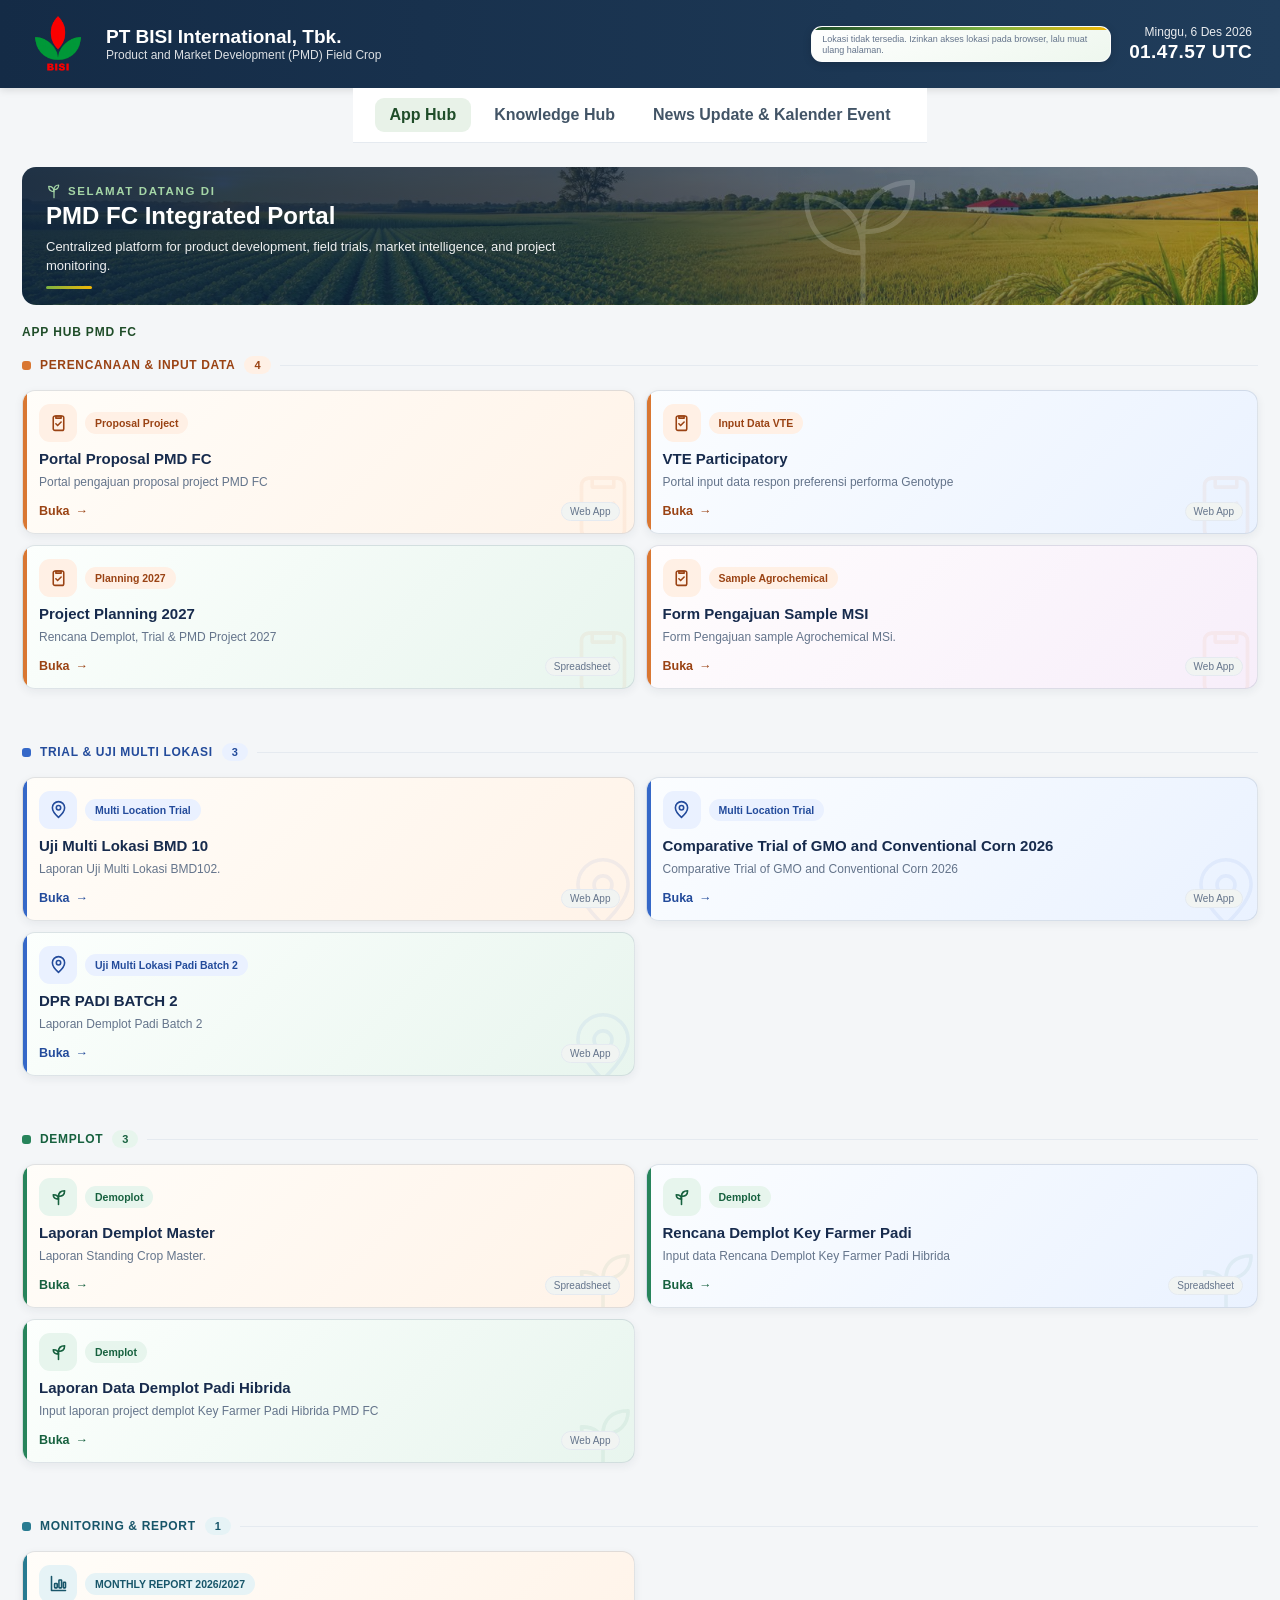
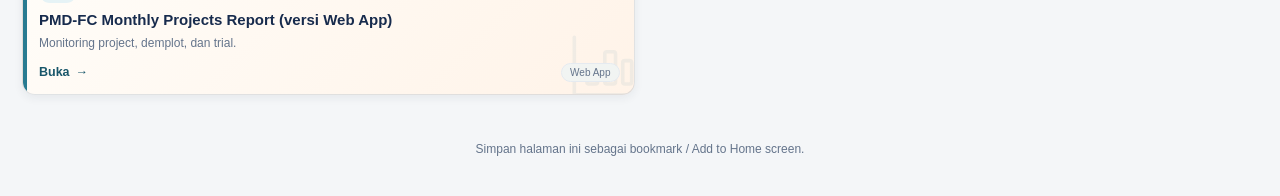
==== commit 6c0db1fe: "Add files via upload" ====
--- a/index.html
+++ b/index.html
@@ -3,7 +3,7 @@
 <head>
 <meta charset="utf-8">
 <meta name="viewport" content="width=device-width, initial-scale=1">
-<title>PMD-FC BISI — Dashboard Gate — Beranda</title>
+<title>PMD FC Portal — App Hub</title>
 <meta name="theme-color" content="#1f4d29">
 <style>
 :root {
@@ -951,37 +951,31 @@
 .portal-nav a{
   display:inline-flex;align-items:center;padding:8px 15px;
   border-radius:9px;text-decoration:none;color:#425466;
-  font-size:13px;font-weight:650;transition:.15s;
+  font-size:16px;font-weight:700;transition:.15s;
 }
 .portal-nav a:hover{background:#eef4f0;color:#1f4d29}
 .portal-nav a.active{background:#e8f2e8;color:#1f4d29}
-.portal-page-title{margin:0 0 5px;font-size:12px;font-weight:700;
-  letter-spacing:.07em;text-transform:uppercase;color:#64748b}
-body.page-home .layout,
-body.page-apps .layout,
-body.page-knowledge .layout{display:block}
-body.page-home #p-dash,
-body.page-home .lt-wrap,
-body.page-apps .lt-wrap,
-body.page-apps .updates-row,
-body.page-knowledge #p-dash,
-body.page-knowledge .updates-row{display:none!important}
-body.page-home .updates-row{display:grid;grid-template-columns:minmax(0,1.1fr) minmax(0,.9fr);gap:22px}
+body.page-apps .lt-wrap,body.page-apps .updates-row{display:none!important}
 body.page-apps #p-dash{display:block!important}
-body.page-apps #p-dash .grp-grid{grid-template-columns:repeat(2,minmax(0,1fr))}
+body.page-apps .layout{display:block}
+body.page-knowledge #p-dash,body.page-knowledge .updates-row{display:none!important}
 body.page-knowledge .lt-wrap{
-  display:grid!important;
-  grid-template-columns:repeat(2,minmax(0,1fr));
+  display:grid!important;grid-template-columns:repeat(2,minmax(0,1fr));
   gap:22px 24px;align-items:start;
 }
-body.page-knowledge #p-lit,
-body.page-knowledge #p-ins{display:flex!important;min-width:0}
+body.page-knowledge #p-lit,body.page-knowledge #p-ins{
+  display:flex!important;min-width:0;grid-column:auto!important;grid-row:auto!important;
+}
 body.page-knowledge .lt-stack{grid-template-columns:1fr}
+body.page-news #p-dash,body.page-news .lt-wrap{display:none!important}
+body.page-news .updates-row{
+  display:grid!important;grid-template-columns:minmax(0,1.1fr) minmax(0,.9fr);gap:22px
+}
 @media(max-width:900px){
   .portal-nav{padding:9px 14px;gap:4px}
   .portal-nav a{padding:8px 11px}
-  body.page-home .updates-row{grid-template-columns:1fr}
   body.page-knowledge .lt-wrap{grid-template-columns:1fr}
+  body.page-news .updates-row{grid-template-columns:1fr}
 }
 @media(max-width:620px){
   body.page-apps #p-dash .grp-grid{grid-template-columns:1fr}
@@ -989,15 +983,15 @@
 </style>
 
 </head>
-<body class="page-home">
+<body class="page-apps">
 <header><img class="logo" alt="BISI" src="[data-uri]"><div><h1>PT BISI International, Tbk.</h1><small>Product and Market Development (PMD) Field Crop</small></div><section id="p-weather" class="wxc" aria-label="Cuaca setempat">
     <div id="wx-body" aria-live="polite"><p class="wxc-s">Memuat cuaca…</p></div>
   </section><div class="clock"><div id="ck-date"></div><div id="ck-time"></div></div></header>
 
 <nav class="portal-nav" aria-label="Navigasi utama PMD FC">
-  <a href="index.html" data-page="home" class="active" aria-current="page">Beranda</a>
-  <a href="app-hub.html" data-page="apps">App Hub</a>
+  <a href="index.html" data-page="apps" class="active" aria-current="page">App Hub</a>
   <a href="knowledge-hub.html" data-page="knowledge">Knowledge Hub</a>
+  <a href="news-events.html" data-page="news">News Update &amp; Kalender Event</a>
 </nav>
 
 <main>
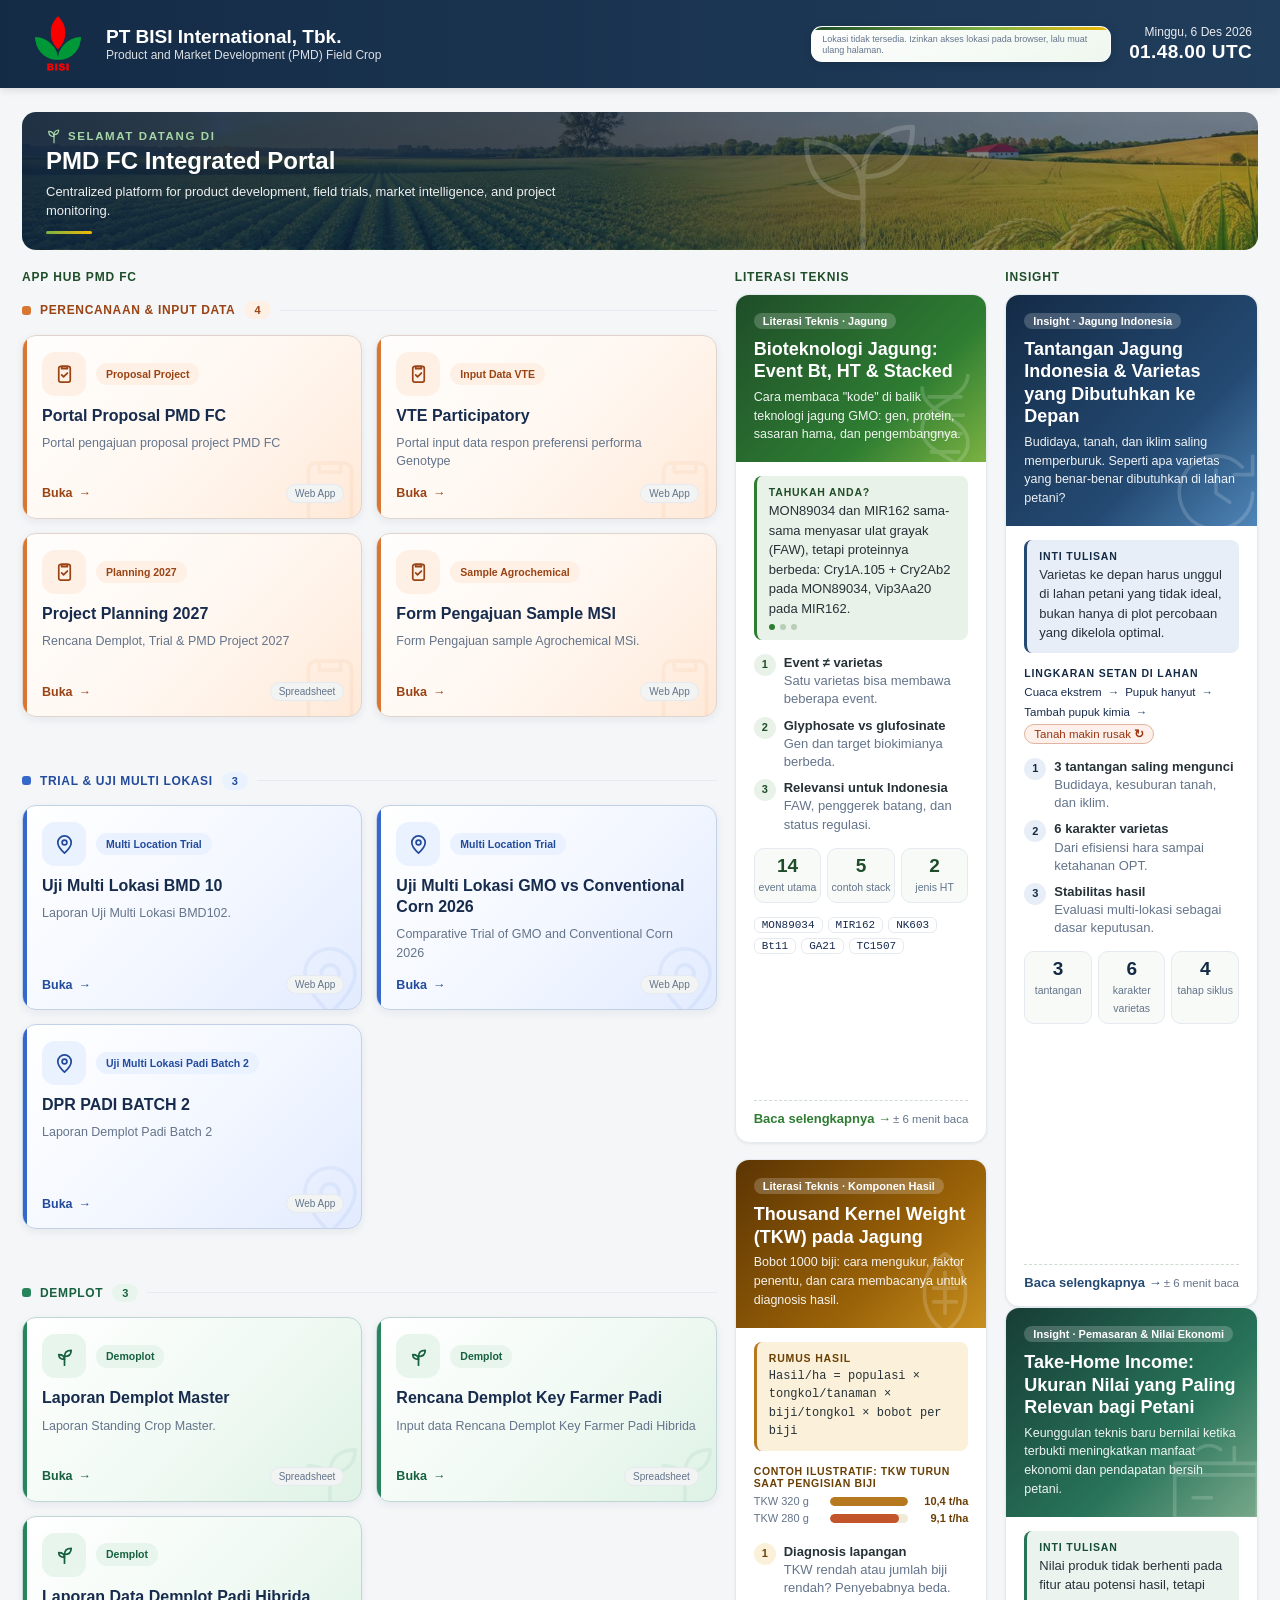
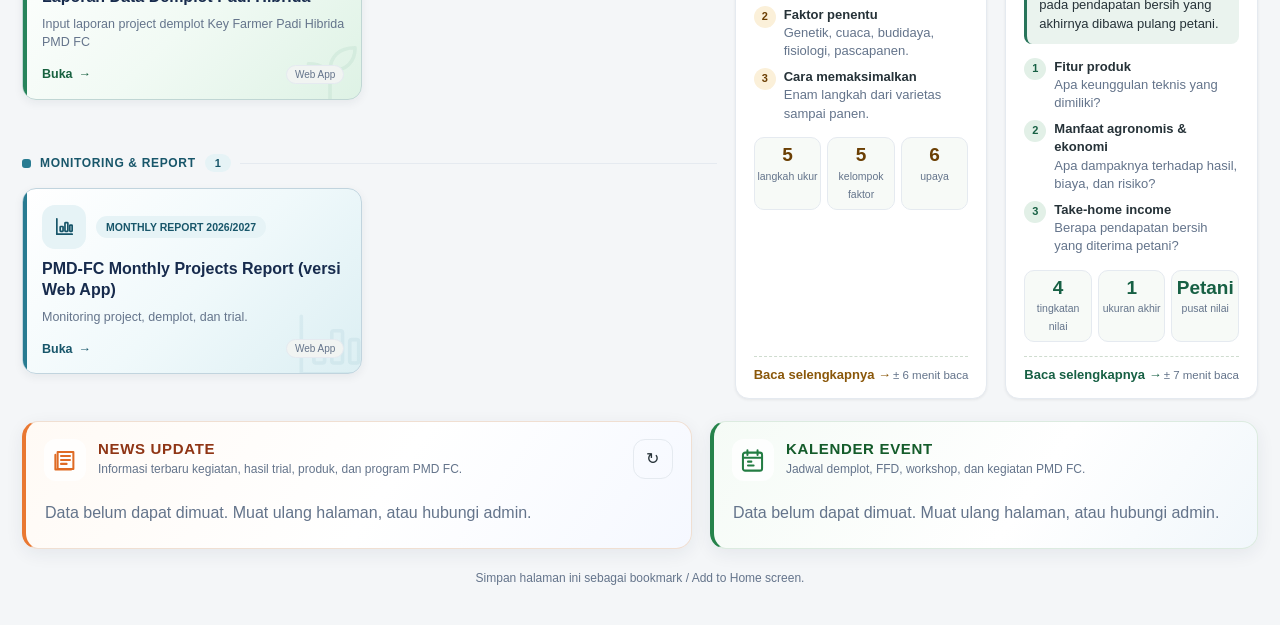
==== commit 667fde4c: "Update index.html" ====
--- a/index.html
+++ b/index.html
@@ -3,7 +3,7 @@
 <head>
 <meta charset="utf-8">
 <meta name="viewport" content="width=device-width, initial-scale=1">
-<title>PMD FC Portal — App Hub</title>
+<title>PMD-FC BISI — Dashboard Gate</title>
 <meta name="theme-color" content="#1f4d29">
 <style>
 :root {
@@ -861,139 +861,11 @@
   }
 </style>
 
-
-<style id="apphub-card-refinement">
-/* Penyempurnaan App HUB: kartu lebih ringkas dan panel Literasi/Insight lebih lega. */
-@media (min-width: 1500px) {
-  .layout {
-    grid-template-columns:
-      minmax(0, .88fr)
-      minmax(350px, 1.08fr)
-      minmax(370px, 1.14fr);
-  }
-}
-@media (min-width: 901px) and (max-width: 1499px) {
-  .lt-wrap {
-    grid-template-columns: minmax(0, 1.6fr) minmax(0, 1fr);
-  }
-}
-#p-dash .grp-grid {
-  gap: 11px;
-}
-#p-dash a.card {
-  min-height: 132px;
-  padding: 13px 14px 12px 16px;
-  gap: 6px;
-  border-radius: 13px;
-}
-#p-dash .ico {
-  width: 38px;
-  height: 38px;
-  flex-basis: 38px;
-  border-radius: 11px;
-}
-#p-dash .ico svg {
-  width: 21px;
-  height: 21px;
-}
-#p-dash .card b {
-  font-size: 15px;
-  line-height: 1.28;
-}
-#p-dash .card span.d {
-  font-size: 12px;
-  line-height: 1.4;
-}
-#p-dash .c-head {
-  gap: 8px;
-}
-
-/* Setiap kartu memakai pasangan warna lembut yang berbeda. */
-#p-dash .grp-grid > a.card:nth-child(6n+1) {
-  background: linear-gradient(135deg, #fffdf9 0%, #fff3e8 100%);
-}
-#p-dash .grp-grid > a.card:nth-child(6n+2) {
-  background: linear-gradient(135deg, #fbfdff 0%, #eaf2ff 100%);
-}
-#p-dash .grp-grid > a.card:nth-child(6n+3) {
-  background: linear-gradient(135deg, #fcfffd 0%, #e8f5ee 100%);
-}
-#p-dash .grp-grid > a.card:nth-child(6n+4) {
-  background: linear-gradient(135deg, #fffdfd 0%, #f7eefa 100%);
-}
-#p-dash .grp-grid > a.card:nth-child(6n+5) {
-  background: linear-gradient(135deg, #fbffff 0%, #e5f4f4 100%);
-}
-#p-dash .grp-grid > a.card:nth-child(6n) {
-  background: linear-gradient(135deg, #fffefa 0%, #f5f0df 100%);
-}
-#p-dash .grp-grid > a.card {
-  border-color: rgba(115, 132, 153, .22);
-}
-#p-dash .grp-grid > a.card:hover,
-#p-dash .grp-grid > a.card:focus-visible {
-  border-color: var(--ac);
-}
-@media (max-width: 620px) {
-  #p-dash a.card {
-    min-height: 132px;
-  }
-}
-</style>
-
-
-<style id="multipage-portal-navigation">
-.portal-nav{
-  display:flex;align-items:center;gap:8px;flex-wrap:wrap;
-  max-width:1600px;margin:0 auto;padding:10px 22px;
-  background:#fff;border-bottom:1px solid #e5eaf0;
-}
-.portal-nav a{
-  display:inline-flex;align-items:center;padding:8px 15px;
-  border-radius:9px;text-decoration:none;color:#425466;
-  font-size:16px;font-weight:700;transition:.15s;
-}
-.portal-nav a:hover{background:#eef4f0;color:#1f4d29}
-.portal-nav a.active{background:#e8f2e8;color:#1f4d29}
-body.page-apps .lt-wrap,body.page-apps .updates-row{display:none!important}
-body.page-apps #p-dash{display:block!important}
-body.page-apps .layout{display:block}
-body.page-knowledge #p-dash,body.page-knowledge .updates-row{display:none!important}
-body.page-knowledge .lt-wrap{
-  display:grid!important;grid-template-columns:repeat(2,minmax(0,1fr));
-  gap:22px 24px;align-items:start;
-}
-body.page-knowledge #p-lit,body.page-knowledge #p-ins{
-  display:flex!important;min-width:0;grid-column:auto!important;grid-row:auto!important;
-}
-body.page-knowledge .lt-stack{grid-template-columns:1fr}
-body.page-news #p-dash,body.page-news .lt-wrap{display:none!important}
-body.page-news .updates-row{
-  display:grid!important;grid-template-columns:minmax(0,1.1fr) minmax(0,.9fr);gap:22px
-}
-@media(max-width:900px){
-  .portal-nav{padding:9px 14px;gap:4px}
-  .portal-nav a{padding:8px 11px}
-  body.page-knowledge .lt-wrap{grid-template-columns:1fr}
-  body.page-news .updates-row{grid-template-columns:1fr}
-}
-@media(max-width:620px){
-  body.page-apps #p-dash .grp-grid{grid-template-columns:1fr}
-}
-</style>
-
 </head>
-<body class="page-apps">
+<body>
 <header><img class="logo" alt="BISI" src="[data-uri]"><div><h1>PT BISI International, Tbk.</h1><small>Product and Market Development (PMD) Field Crop</small></div><section id="p-weather" class="wxc" aria-label="Cuaca setempat">
     <div id="wx-body" aria-live="polite"><p class="wxc-s">Memuat cuaca…</p></div>
   </section><div class="clock"><div id="ck-date"></div><div id="ck-time"></div></div></header>
-
-<nav class="portal-nav" aria-label="Navigasi utama PMD FC">
-  <a href="index.html" data-page="apps" class="active" aria-current="page">App Hub</a>
-  <a href="knowledge-hub.html" data-page="knowledge">Knowledge Hub</a>
-  <a href="news-events.html" data-page="news">News Update &amp; Kalender Event</a>
-</nav>
-
 <main>
 
   <section class="hero">
@@ -1023,7 +895,7 @@
   const APPS = [
     { nama: 'Portal Proposal PMD FC', grup: 'plan', ket: 'Portal pengajuan proposal project PMD FC', tag: 'Proposal Project', url: 'https://script.google.com/macros/s/AKfycbw8VQLrYA70jDOc_wzfs2u55NpFUB7nK4u2bQtHSfzO5F_-a5Plra8ahTwR_trVQfNXEg/exec' },
     { nama: 'Uji Multi Lokasi BMD 10', grup: 'trial', ket: 'Laporan Uji Multi Lokasi BMD102.', tag: 'Multi Location Trial', url: 'https://script.google.com/macros/s/AKfycbwsVAyHxrf4s-VN17tb5ppWHX9GflR2W0AwqqZmWoXdTMHNjUpXffadgX9idz6mLTW_/exec' },
-    { nama: 'Comparative Trial of GMO and Conventional Corn 2026', grup: 'trial', ket: 'Comparative Trial of GMO and Conventional Corn 2026', tag: 'Multi Location Trial', url: 'https://script.google.com/macros/s/AKfycbxqj8nY8qYC9ntCbrlLSY36_VIWw4-jKU1eXSvX1OxvYwTTvQvcJeNel4KXfazfHdfJxw/exec' },
+    { nama: 'Uji Multi Lokasi GMO vs Conventional Corn 2026', grup: 'trial', ket: 'Comparative Trial of GMO and Conventional Corn 2026', tag: 'Multi Location Trial', url: 'https://script.google.com/macros/s/AKfycbxqj8nY8qYC9ntCbrlLSY36_VIWw4-jKU1eXSvX1OxvYwTTvQvcJeNel4KXfazfHdfJxw/exec' },
     { nama: 'PMD-FC Monthly Projects Report (versi Web App)', grup: 'report', ket: 'Monitoring project, demplot, dan trial.', tag: 'MONTHLY REPORT 2026/2027', url: 'https://script.google.com/macros/s/AKfycbwjCkiVtG_NoqKsbqqjX8v7vM2oh2MAJvSy-NTBWrTbXct0STox7BF4tjfbiX6EgOym/exec' },
     { nama: 'Laporan Demplot Master', grup: 'demplot', ket: 'Laporan Standing Crop Master.', tag: 'Demoplot', url: 'https://docs.google.com/spreadsheets/d/1xDhiCtWnsQCTd6EtY7sJr-2mx8ruwqiVPIGGKgUhCEc/edit?gid=299302994#gid=299302994' },
     { nama: 'VTE Participatory', grup: 'plan', ket: 'Portal input data respon preferensi performa Genotype ', tag: 'Input Data VTE', url: 'https://script.google.com/macros/s/AKfycbzXIMOP52iKmFC0ENHE3UhFfPgTbvmJrZK37tAsKZvsid2SYnBp6ic3Z0FkabE7xjpEeA/exec' },
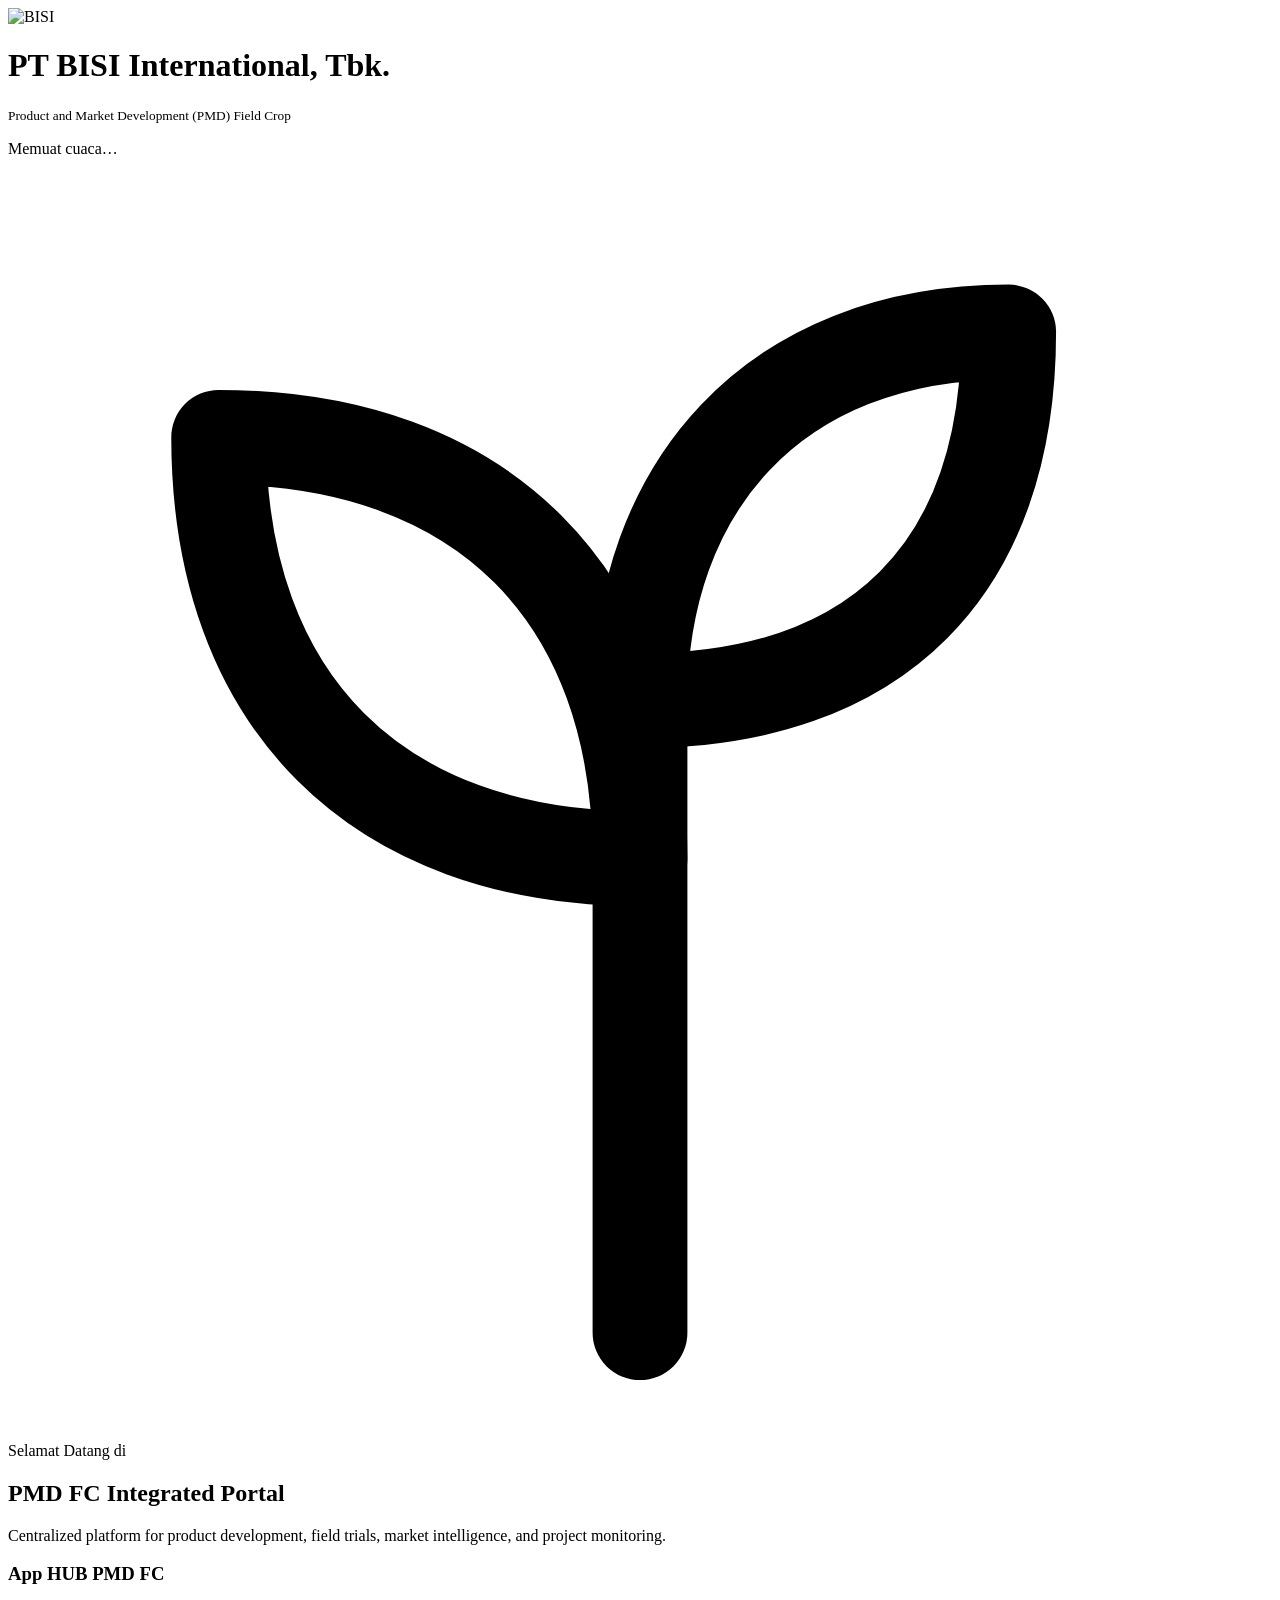
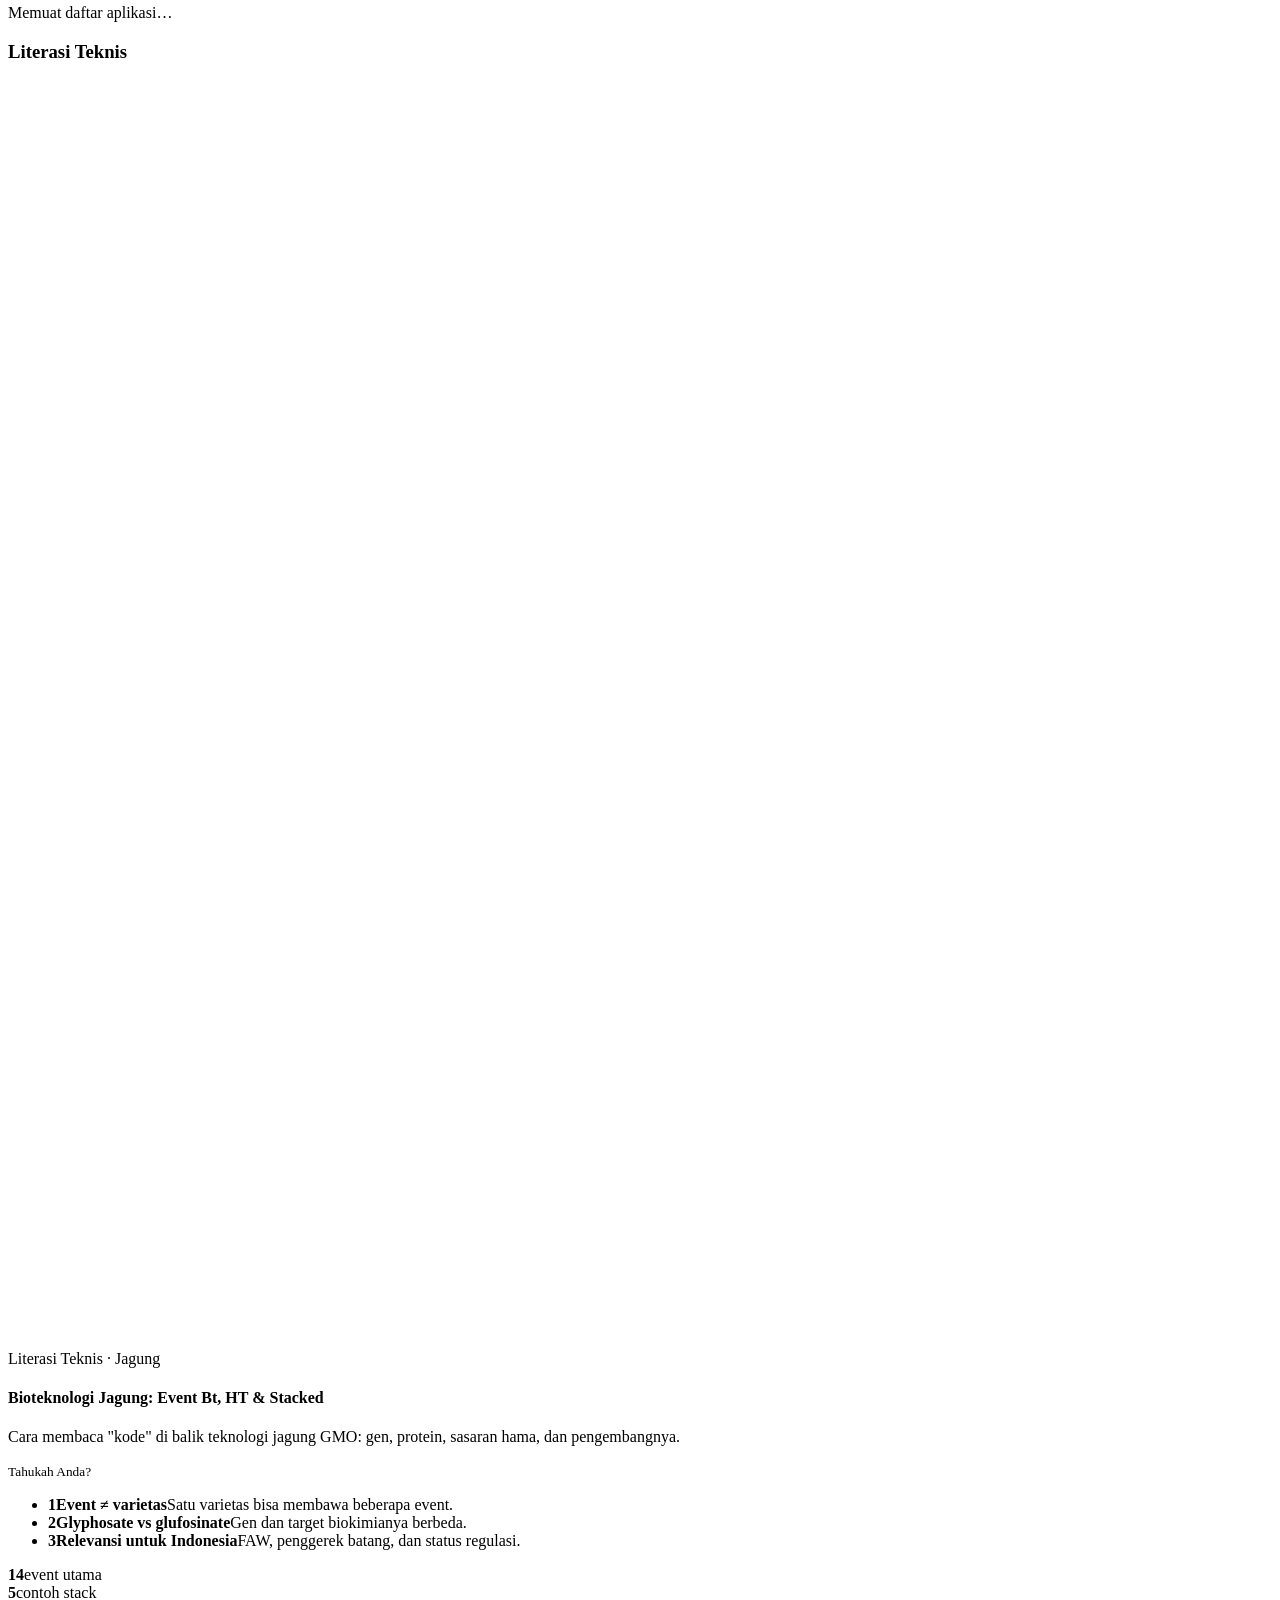
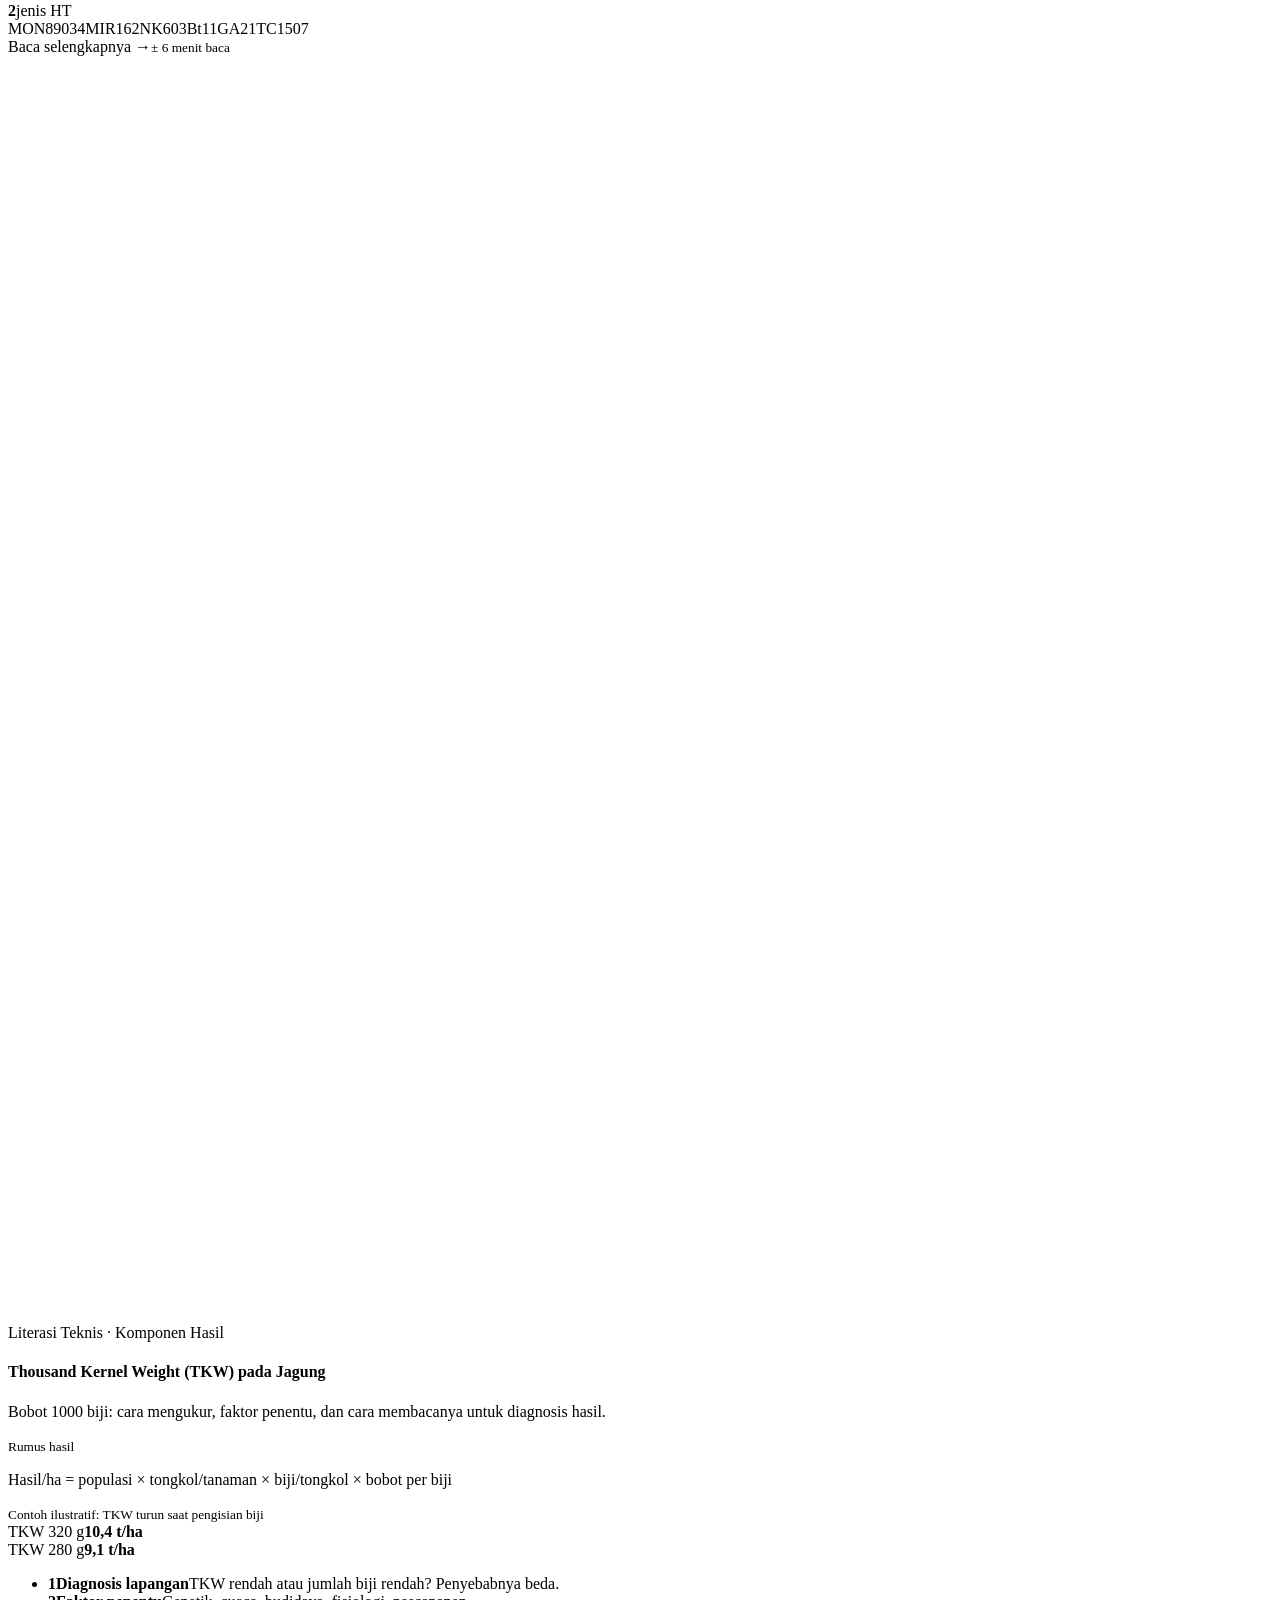
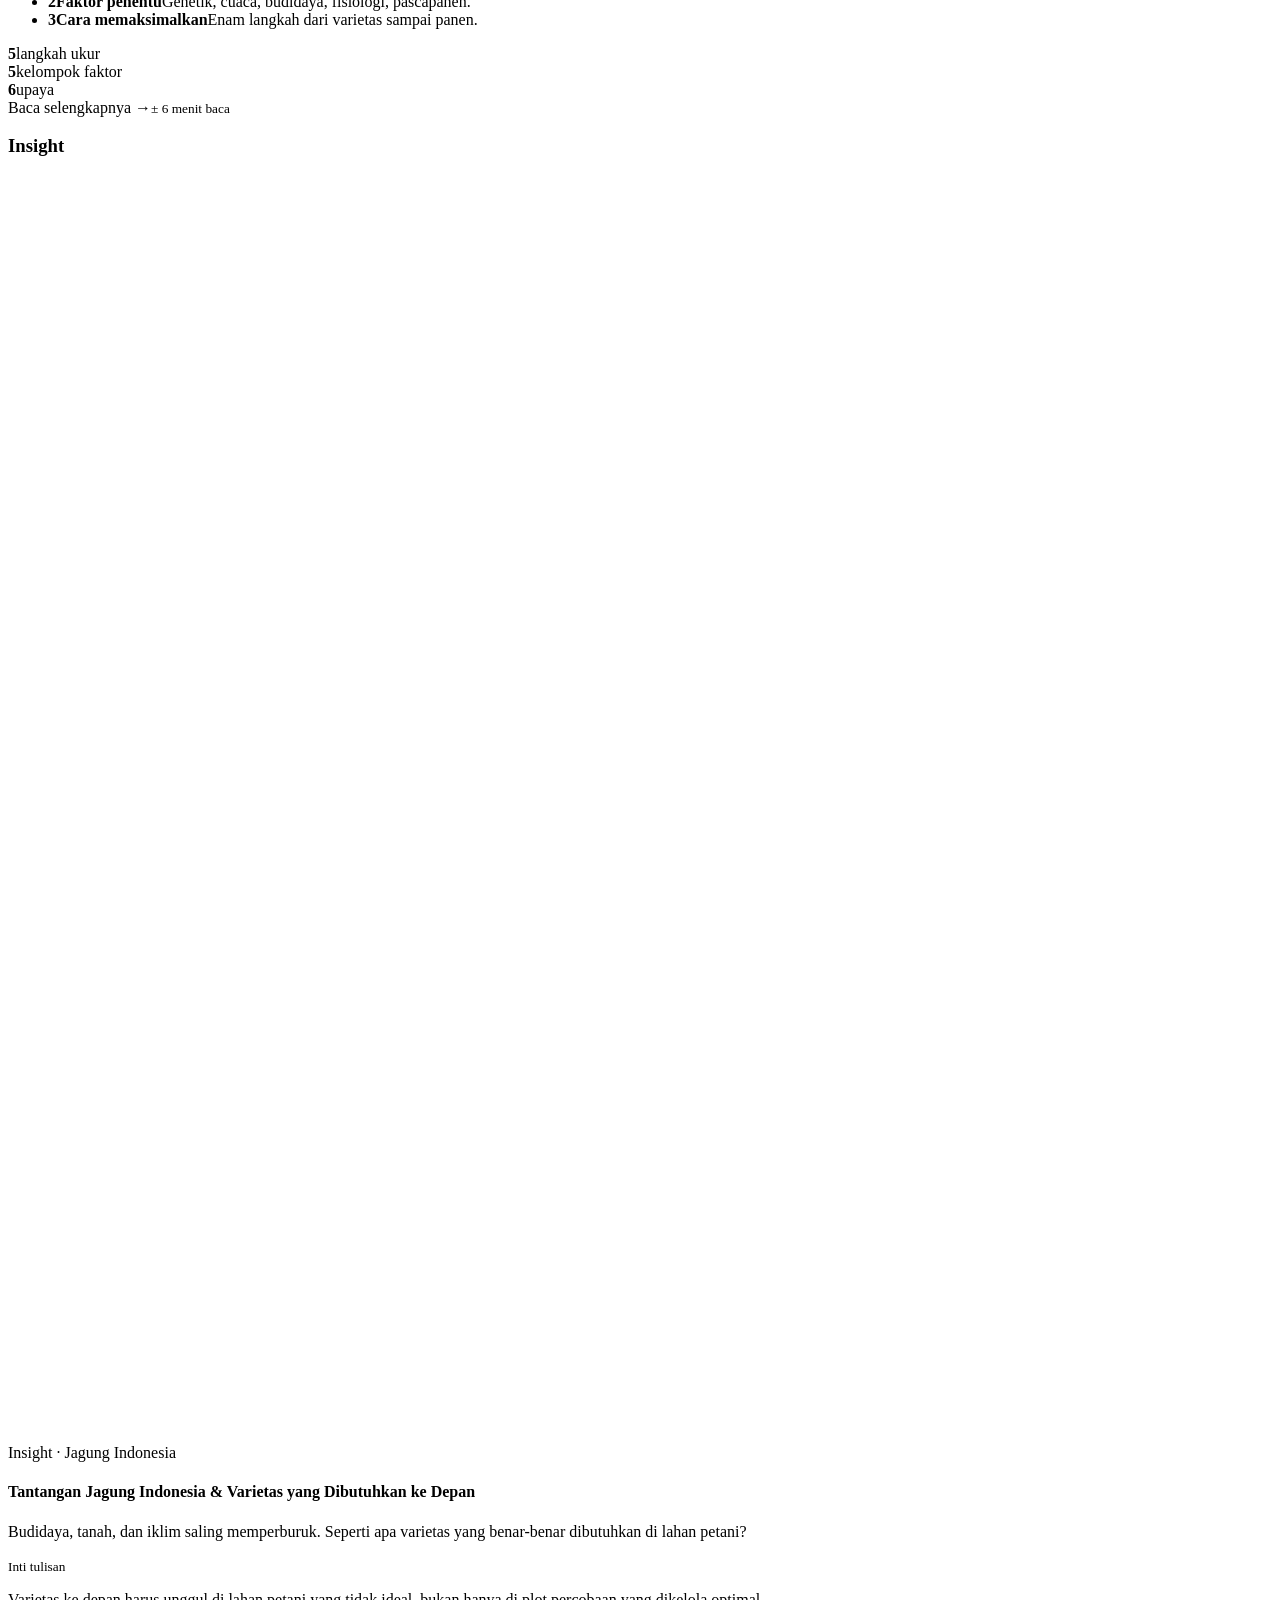
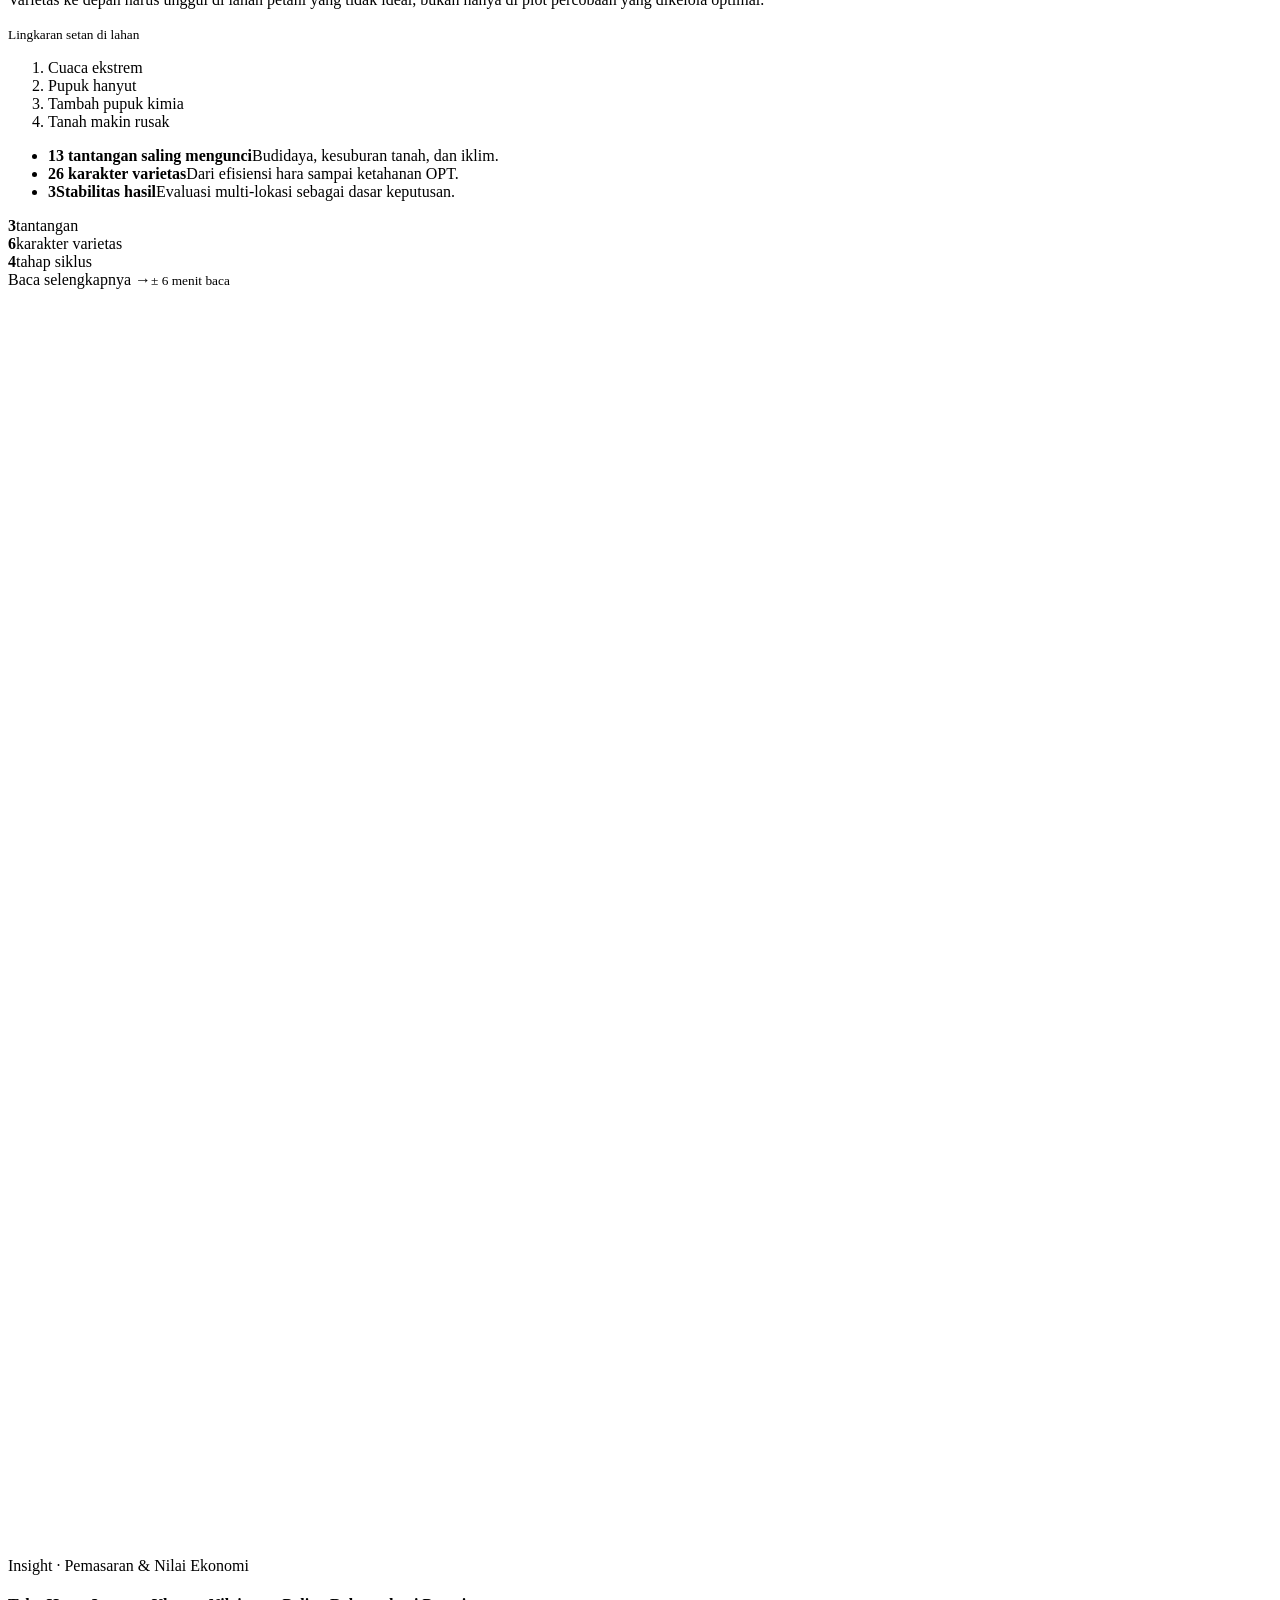
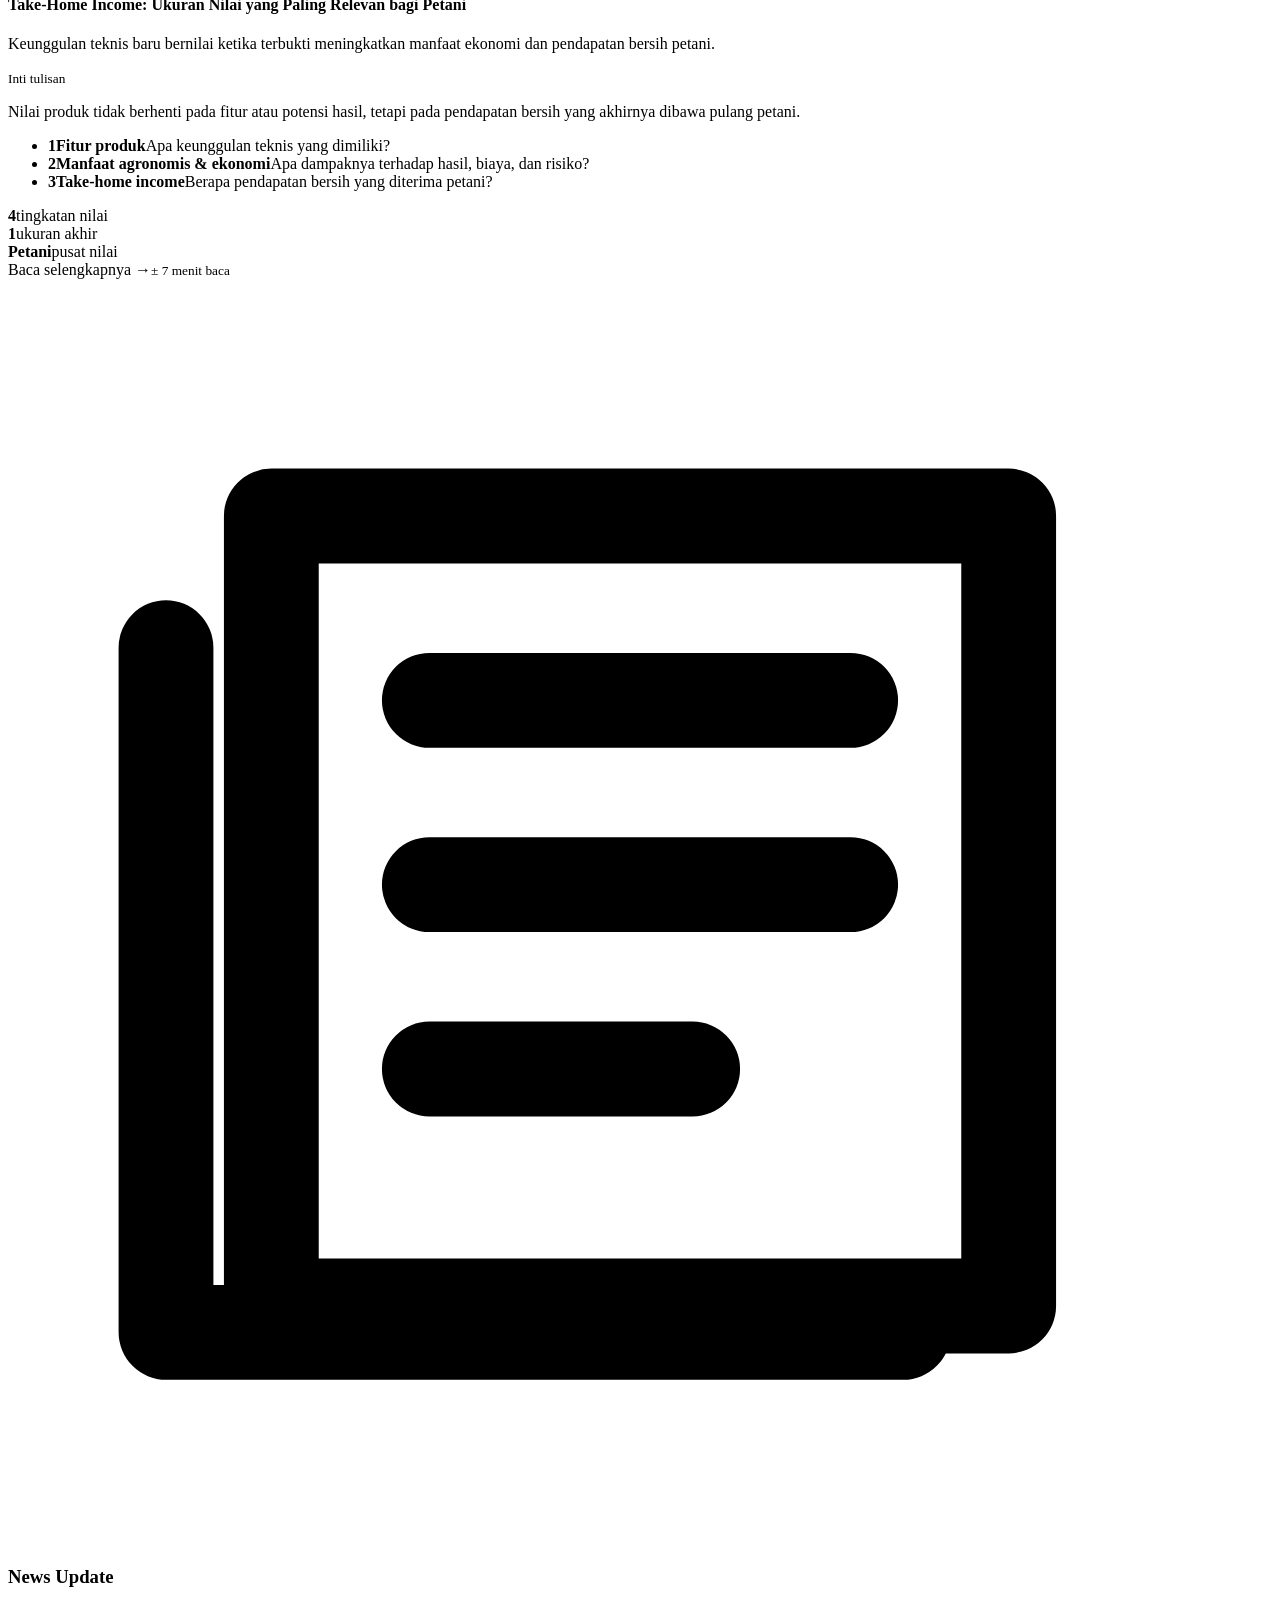
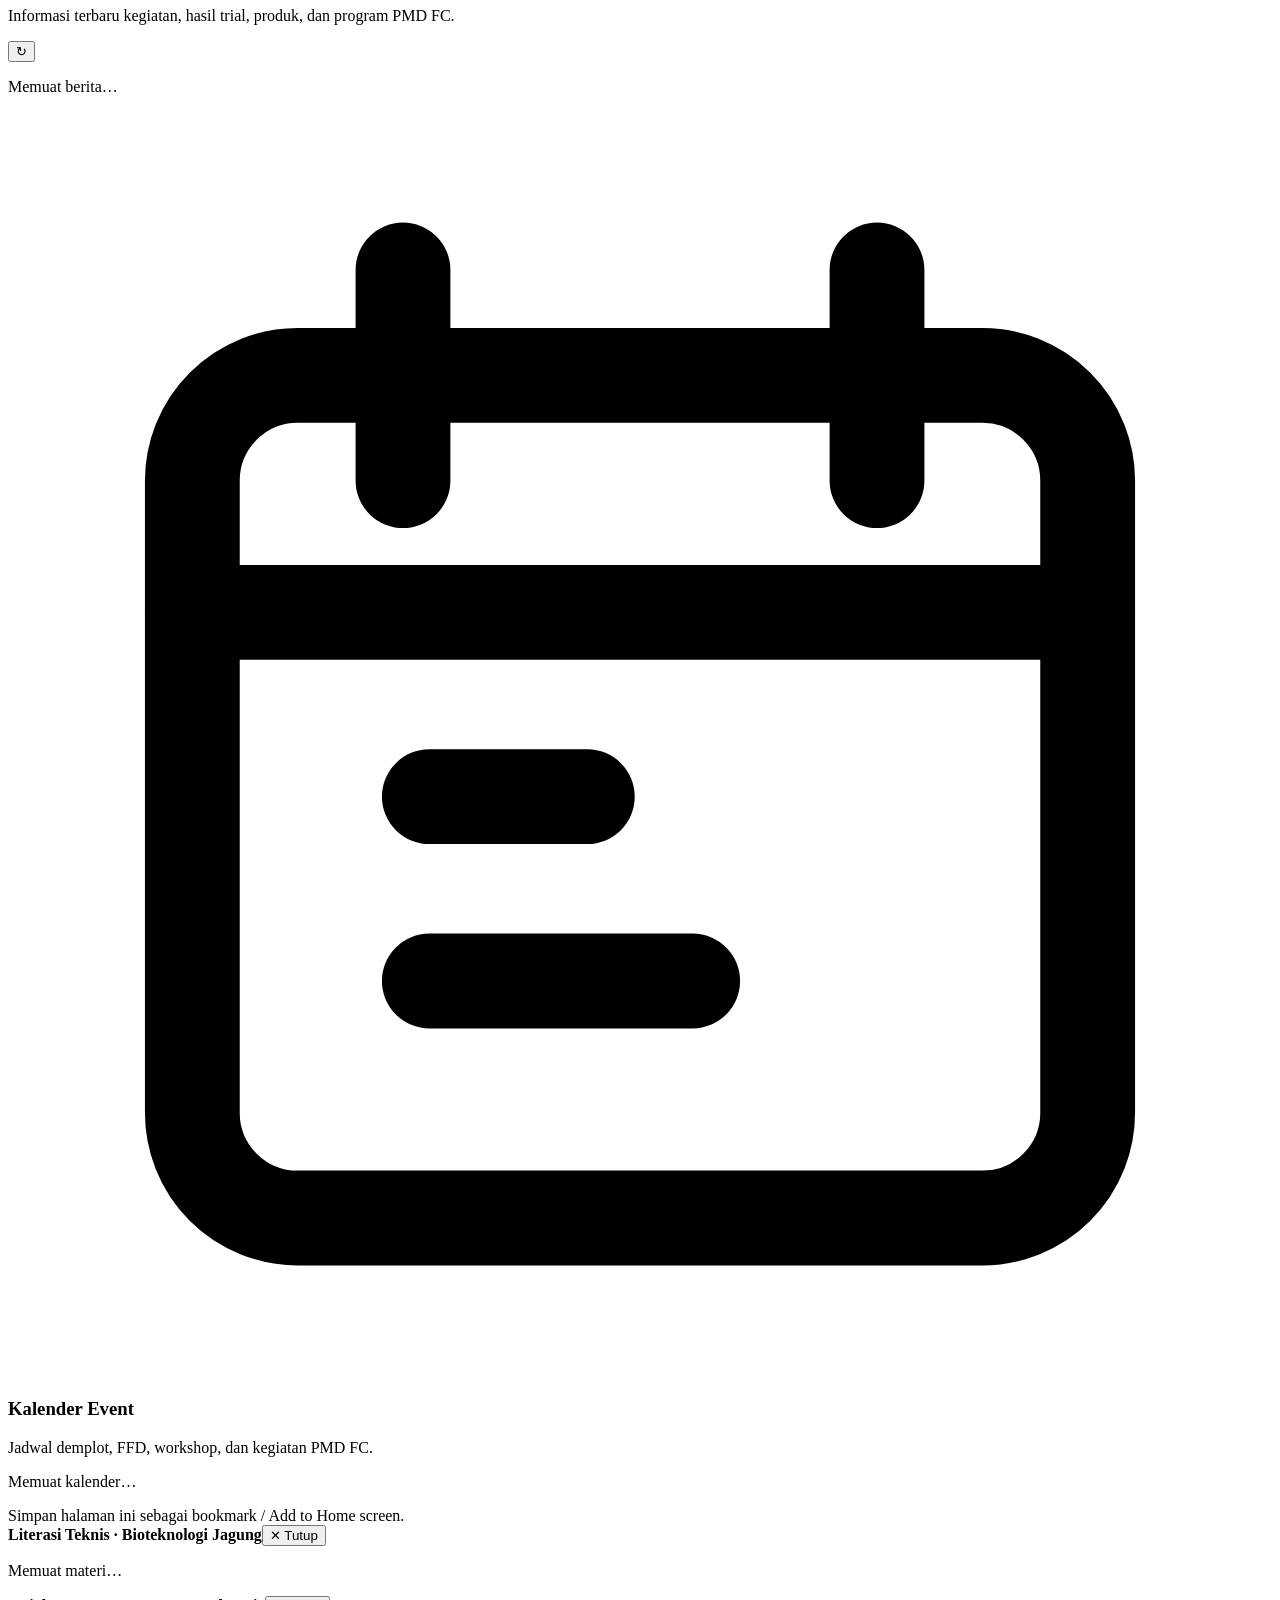
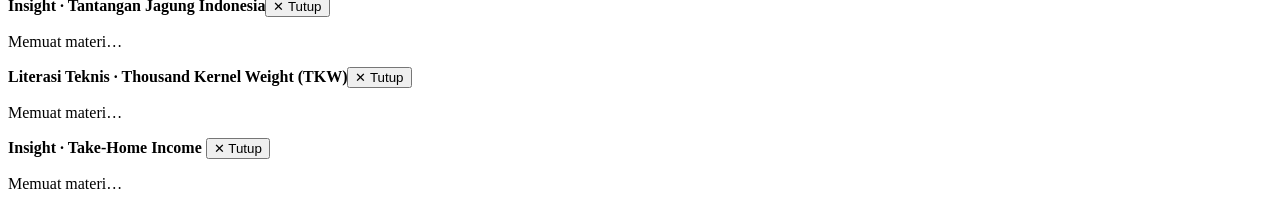
==== commit 52465943: "Add files via upload" ====
--- a/index.html
+++ b/index.html
@@ -5,865 +5,14 @@
 <meta name="viewport" content="width=device-width, initial-scale=1">
 <title>PMD-FC BISI — Dashboard Gate</title>
 <meta name="theme-color" content="#1f4d29">
-<style>
-:root {
-  --ink: #263238;
-  --mute: #64748b;
-  --line: #e5eaf0;
-  --green: #2e7d32;
-  --green-d: #1f4d29;
-  --green-l: #e8f2e8;
-  --navy: #172b4d;
-  --background: #f4f6f8;
-}
-*{box-sizing:border-box}
-body {
-  margin: 0;
-  min-height: 100vh;
-  display: flex;
-  flex-direction: column;
-  font-family: Inter, Arial, sans-serif;
-  color: var(--ink);
-  background: var(--background);
-}
-
-header {
-  background: linear-gradient(90deg, #142b46, #203d5b);
-  color: white;
-  padding: 14px 28px;
-  display: flex;
-  align-items: center;
-  gap: 18px;
-  box-shadow: 0 2px 8px rgba(0,0,0,.12);
-}
-header h1{margin:0;font-size:clamp(15px,3vw,19px)}header small{display:block;opacity:.85;font-weight:400;font-size:12px}
-main {
-  flex: 1;
-  width: 100%;
-  max-width: 1600px;
-  margin: 0 auto;
-  padding: 24px 22px 40px;
-}
-h2{font-size:15px;margin:0 0 4px}.lead{color:var(--mute);margin:0 0 18px}
-a.card{display:flex;flex-direction:column;gap:6px;text-decoration:none;color:inherit;background:#fff;border:1px solid var(--line);border-radius:12px;padding:18px;transition:.15s;box-shadow:0 1px 3px #0001}
-a.card:hover,a.card:focus-visible{border-color:var(--green);box-shadow:0 4px 14px #2f6b3a33;transform:translateY(-2px);outline:none}
-.tag{align-self:flex-start;font-size:11px;background:var(--green-l);color:var(--green-d);border-radius:999px;padding:2px 9px;font-weight:600}
-.card b{font-size:17px}.card span.d{color:var(--mute);font-size:13px}
-.go{margin-top:6px;color:var(--green);font-weight:650;font-size:13px}
-footer{text-align:center;color:var(--mute);font-size:12px;margin-top:22px}
-#list{display:flex;flex-direction:column;gap:26px;margin-top:14px}
-.grp-grid{display:grid;grid-template-columns:repeat(auto-fill,minmax(240px,1fr));gap:14px}
-.card span.d{flex:1}
-.tab:focus-visible,.btn:focus-visible,.more:focus-visible{outline:2px solid var(--green);outline-offset:2px}
-.msg,.empty{color:var(--mute);margin:8px 0}
-#news-list,#event-list{display:grid;gap:12px;align-content:start;max-height:300px;overflow-y:auto;padding:2px 6px 2px 2px}
-.news,.ev{background:#fff;border:1px solid var(--line);border-radius:12px;padding:16px 18px;box-shadow:0 1px 3px #0001}
-.news h3,.ev h3{margin:6px 0 4px;font-size:16px}
-.news p,.ev p{margin:0 0 6px;color:var(--mute);font-size:14px;white-space:pre-line}
-.meta{display:flex;flex-wrap:wrap;align-items:center;gap:8px;font-size:12px;color:var(--mute)}
-.pill{border-radius:999px;padding:2px 9px;font-weight:600;font-size:11px}
-.pill.new{background:#f6efd2;color:#6b5a12}.pill.pin{background:var(--green);color:#fff}
-.more{color:var(--green);font-weight:650;font-size:13px;text-decoration:none}
-.more:hover{text-decoration:underline}
-.month{margin:14px 0 0;font-size:13px;color:var(--green-d);text-transform:capitalize}
-.ev{display:grid;grid-template-columns:60px 1fr;gap:14px}
-.ev.past{opacity:.6}
-.dt{background:var(--green-l);color:var(--green-d);border-radius:10px;text-align:center;padding:8px 4px;align-self:start}
-.dt b{display:block;font-size:22px;line-height:1.1}.dt span{font-size:11px;text-transform:uppercase}
-.btn{font:inherit;font-size:13px;font-weight:600;color:var(--green-d);background:#fff;border:1px solid var(--line);border-radius:8px;padding:8px 12px;cursor:pointer;justify-self:start}
-header h1{min-width:0}
-.clock{margin-left:auto;text-align:right;flex:none;line-height:1.25}
-#ck-date{font-size:12px;opacity:.9}
-#ck-time{font-size:19px;font-weight:700;font-variant-numeric:tabular-nums;letter-spacing:.02em}
-@media(max-width:560px){#ck-date{font-size:11px}#ck-time{font-size:15px}}
-.clock{position:relative}
-.layout{display:grid;grid-template-columns:minmax(0,1fr) 340px;gap:22px 24px;align-items:start}
-/* Layar sedang (901-1499px): baris atas = Literasi Teknis (2 kartu) + Insight; dashboard di kiri, news+kalender di kanan */
-.lt-wrap{grid-column:1 / -1;grid-row:1;display:grid;grid-template-columns:minmax(0,2fr) minmax(0,1fr);gap:22px 24px;min-width:0}
-#p-lit,#p-ins{min-width:0;display:flex;flex-direction:column}
-.lt-stack{display:grid;grid-template-columns:repeat(auto-fit,minmax(270px,1fr));gap:16px;flex:1}
-#p-ins .lt{flex:1}
-.layout{grid-template-rows:auto auto auto 1fr}
-#p-dash{grid-column:1;grid-row:2 / span 3}
-#p-news{grid-column:2;grid-row:2;min-width:0}
-#p-event{grid-column:2;grid-row:3;min-width:0}
-#news-list,#event-list{max-height:460px}
-.grp-grid{grid-template-columns:repeat(2,minmax(0,1fr))}
-/* Layar lebar (>=1500px): Dashboard | Literasi Teknis (2 kartu bertumpuk) | Insight + News + Kalender bertumpuk.
-   Setiap kolom setinggi isinya sendiri, jadi tidak ada kartu yang melar dan menyisakan ruang kosong. */
-@media(min-width:1500px){
-  #news-list,#event-list{max-height:340px}
-  .layout{grid-template-columns:minmax(0,1fr) 310px 340px;grid-template-rows:auto auto auto 1fr}
-  .lt-wrap{display:contents}
-  #p-dash{grid-column:1;grid-row:1 / span 4}
-  #p-lit{grid-column:2;grid-row:1 / span 4;align-self:start}
-  #p-ins{grid-column:3;grid-row:1;align-self:start}
-  #p-news{grid-column:3;grid-row:2}
-  #p-event{grid-column:3;grid-row:3}
-  .lt-stack{grid-template-columns:1fr}
-}
-.sec{margin:0 0 10px;font-size:12px;font-weight:700;letter-spacing:.07em;text-transform:uppercase;color:var(--green-d)}
-@media(max-width:900px){.layout{grid-template-columns:1fr;grid-template-rows:none}#p-dash,#p-news,#p-event,.lt-wrap{grid-column:1;grid-row:auto}.lt-wrap{grid-template-columns:1fr}.grp-grid{grid-template-columns:repeat(auto-fill,minmax(240px,1fr))}#news-list,#event-list{max-height:340px}}
-.sech{display:flex;align-items:center;justify-content:space-between;margin:0 0 10px}.sech .sec{margin:0}
-.ico{font:inherit;font-size:16px;line-height:1;color:var(--green-d);background:#fff;border:1px solid var(--line);border-radius:8px;padding:3px 8px;cursor:pointer}
-.ico:hover{background:var(--green-l)}.ico:focus-visible{outline:2px solid var(--green);outline-offset:2px}
-/* CARD CUACA */
-.wxc{position:relative;overflow:hidden;min-width:0;color:var(--ink);background:linear-gradient(160deg,#ffffff 0%,#eef7ee 100%);border:1px solid rgba(255,255,255,.7);border-radius:16px;padding:14px 14px 11px;box-shadow:0 10px 28px rgba(0,0,0,.28)}
-.wxc::before{content:"";position:absolute;left:0;right:0;top:0;height:4px;background:linear-gradient(90deg,var(--green-d),#7cb342 60%,#f2b705)}
-.wxc-wm{position:absolute;right:-12px;top:8px;width:92px;height:92px;color:var(--green);opacity:.10;pointer-events:none}
-.wxc-wm svg{display:block;width:100%;height:100%}
-.wxc-top{position:relative;display:flex;align-items:center;gap:10px}
-.wxc-ic{width:46px;height:46px;flex:none;display:grid;place-items:center;border-radius:14px;color:#fff;background:linear-gradient(135deg,var(--green-d),var(--green));box-shadow:0 4px 10px rgba(31,77,41,.3)}
-.wxc-ic svg{display:block;width:26px;height:26px}
-.wxc-ic.k-sun{background:linear-gradient(135deg,#f59e0b,#fbbf24);box-shadow:0 4px 10px rgba(245,158,11,.4)}
-.wxc-ic.k-moon{background:linear-gradient(135deg,#3949ab,#5c6bc0);box-shadow:0 4px 10px rgba(57,73,171,.4)}
-.wxc-ic.k-partly{background:linear-gradient(135deg,#f59e0b,#4a90c2);box-shadow:0 4px 10px rgba(74,144,194,.4)}
-.wxc-ic.k-cloud,.wxc-ic.k-fog{background:linear-gradient(135deg,#607d8b,#90a4ae);box-shadow:0 4px 10px rgba(96,125,139,.4)}
-.wxc-ic.k-rain,.wxc-ic.k-storm,.wxc-ic.k-snow{background:linear-gradient(135deg,#1e5f99,#3b8fd0);box-shadow:0 4px 10px rgba(30,95,153,.4)}
-.wxc-t{font-size:32px;font-weight:700;line-height:1;font-variant-numeric:tabular-nums;color:var(--navy)}
-.wxc-c{font-weight:700;font-size:13px;color:var(--navy)}
-.wxc-s{font-size:11.5px;color:var(--mute);margin:0}
-.wxc-chips{position:relative;display:grid;grid-auto-flow:column;grid-auto-columns:1fr;gap:6px;margin:10px 0 9px}
-.wxc-chip{display:flex;align-items:center;gap:6px;min-width:0;background:rgba(255,255,255,.85);border:1px solid var(--line);border-radius:10px;padding:5px 7px}
-.wxc-chip .ci{width:17px;height:17px;flex:none;color:var(--green)}
-.wxc-chip .ci svg{display:block;width:100%;height:100%}
-.wxc-chip b{display:block;font-size:12px;line-height:1.15;white-space:nowrap}
-.wxc-chip small{display:block;font-size:10px;line-height:1.15;color:var(--mute)}
-.wxc-loc{position:relative;display:flex;align-items:center;flex-wrap:nowrap;gap:6px;border-top:1px dashed #cfdccf;padding-top:8px;font-size:12px}
-.wxc-pin{display:block;width:15px;height:15px;color:#d84315;flex:none}
-.wxc-pin svg{display:block;width:100%;height:100%}
-.wxc-loc>span:not(.wxc-pin):not(.pill2){font-weight:600;flex:1 1 auto;min-width:0;overflow:hidden;text-overflow:ellipsis;white-space:nowrap}
-.wxc-loc .pill2{flex:none;white-space:nowrap}
-.pill2{background:var(--green-l);color:var(--green-d);border-radius:999px;padding:2px 9px;font-size:11px;font-weight:600}
-.wxc .btn{flex:none;padding:2px 9px;font-size:11px}
-.wxc-note{position:relative;margin:6px 0 0;font-size:11px;color:var(--mute)}
-/* CARD CUACA DI HEADER: ringkas agar sejajar dengan jam tanpa mengubah isi/fungsi widget. */
-header #p-weather{
-  flex:0 1 300px;
-  width:300px;
-  max-width:300px;
-  margin-left:auto;
-  padding:7px 10px 6px;
-  border-radius:11px;
-  box-shadow:0 2px 8px rgba(0,0,0,.16);
-}
-header #p-weather::before{height:3px}
-header #p-weather .wxc-wm{width:54px;height:54px;right:-8px;top:2px}
-header #p-weather .wxc-top{gap:7px}
-header #p-weather .wxc-ic{width:32px;height:32px;border-radius:9px;box-shadow:none}
-header #p-weather .wxc-ic svg{width:19px;height:19px}
-header #p-weather .wxc-t{font-size:23px}
-header #p-weather .wxc-c{font-size:10.5px}
-header #p-weather .wxc-s{font-size:9px;line-height:1.2}
-header #p-weather .wxc-chips{display:none}
-header #p-weather .wxc-loc{gap:4px;padding-top:4px;font-size:9px;border-top:1px dashed #cfdccf}
-header #p-weather .wxc-pin{width:11px;height:11px}
-header #p-weather .pill2{font-size:9px;padding:1px 5px}
-header #p-weather .btn{font-size:9px;padding:1px 6px}
-header #p-weather .wxc-note{display:none}
-header .clock{margin-left:0}
-@media(max-width:1000px){
-  header{flex-wrap:wrap}
-  header #p-weather{order:3;flex:1 1 220px;width:auto;max-width:none;margin-left:0}
-  header .clock{order:4;margin-left:auto}
-}
-@media(max-width:420px){
-  header #p-weather{flex-basis:100%}
-  header .clock{margin-left:auto}
-}
-
-/* HERO BANNER */
-.hero {
-  position: relative;
-  overflow: hidden;
-  background: linear-gradient(100deg, rgba(14,36,62,.93) 0%, rgba(14,36,62,.78) 45%, rgba(14,36,62,.35) 100%),
-              var(--hero-img);
-  background-color: #1f4d29;
-  background-size: cover;
-  background-position: center 62%;
-  border-radius: 14px;
-  padding: 16px 24px;
-  color: white;
-  margin-bottom: 20px;
-  display: flex;
-  flex-direction: row;
-  align-items: center;
-  justify-content: space-between;
-  gap: 20px;
-}
-/* SHIMMER HALUS: hanya pada banner hero, tanpa mengubah elemen lain. */
-.hero::before {
-  content: "";
-  position: absolute;
-  top: 0;
-  left: 0;
-  width: 42%;
-  height: 100%;
-  pointer-events: none;
-  z-index: 0;
-  background: linear-gradient(
-    110deg,
-    transparent 0%,
-    rgba(255,255,255,.035) 35%,
-    rgba(255,255,255,.19) 50%,
-    rgba(255,255,255,.035) 65%,
-    transparent 100%
-  );
-  transform: translateX(-160%) skewX(-18deg);
-  animation: heroBannerShimmer 7s ease-in-out infinite;
-}
-@keyframes heroBannerShimmer {
-  0%, 16% { transform: translateX(-160%) skewX(-18deg); }
-  58%, 100% { transform: translateX(360%) skewX(-18deg); }
-}
-@media (prefers-reduced-motion: reduce) {
-  .hero::before { animation: none; }
-}
-.hero::after {
-  content: "";
-  position: absolute;
-  right: 310px;
-  bottom: -26px;
-  width: 170px;
-  height: 170px;
-  background: url("data:image/svg+xml,%3Csvg xmlns='http://www.w3.org/2000/svg' viewBox='0 0 24 24' fill='none' stroke='%23ffffff' stroke-width='.7' stroke-linecap='round' stroke-linejoin='round'%3E%3Cpath d='M12 22V10'/%3E%3Cpath d='M12 13c-5 0-8-3-8-8 5 0 8 3 8 8z'/%3E%3Cpath d='M12 10c0-4 2.5-7 7-7 0 4.500-2.500 7-7 7z'/%3E%3C/svg%3E") no-repeat center / contain;
-  opacity: .16;
-  pointer-events: none;
-}
-.hero-text, .hero #p-weather { position: relative; z-index: 1; }
-.hero-text { flex: 1; min-width: 0; }
-.hero #p-weather { flex: 0 0 310px; width: 310px; max-width: 100%; }
-.hero .welcome {
-  display: flex; align-items: center; gap: 6px;
-  margin: 0 0 3px; font-size: 11.5px; font-weight: 600;
-  letter-spacing: .14em; text-transform: uppercase; color: #a5d6a7;
-}
-.hero .welcome svg { width: 16px; height: 16px; flex: none; }
-.hero h2 { font-size: 24px; line-height: 1.2; margin: 0 0 6px; }
-.hero .subtitle { font-size: 13px; line-height: 1.5; margin: 0; max-width: 540px; opacity: .92; }
-.hero .accent { width: 46px; height: 3px; border-radius: 3px; margin-top: 10px; background: linear-gradient(90deg, #7cb342, #f2b705); }
-@media (max-width: 900px) {
-  .hero { flex-direction: column; align-items: stretch; padding: 18px 18px; gap: 14px; }
-  .hero::after { right: -20px; }
-  .hero #p-weather { flex: none; width: 100%; }
-}
-
-
-/* LITERASI TEKNIS (kartu cuplikan) */
-.lt{display:flex;flex-direction:column;cursor:pointer;text-decoration:none;color:inherit;background:#fff;border:1px solid var(--line);border-radius:14px;overflow:hidden;box-shadow:0 1px 3px #0001;transition:.15s}
-.lt:hover,.lt:focus-visible{border-color:var(--green);box-shadow:0 6px 18px #2f6b3a33;transform:translateY(-2px);outline:none}
-.lt-top{position:relative;overflow:hidden;background:linear-gradient(135deg,var(--green-d),var(--green) 65%,#7cb342);color:#fff;padding:16px 18px 18px}
-.lt-top .tag{background:rgba(255,255,255,.2);color:#fff}
-.lt-top h4{margin:9px 0 5px;font-size:18px;line-height:1.25;position:relative}
-.lt-top p{margin:0;font-size:12.5px;line-height:1.5;opacity:.93;position:relative}
-.lt-wm{position:absolute;right:-14px;bottom:-22px;width:110px;height:110px;opacity:.16;pointer-events:none}
-.lt-body{padding:14px 18px 16px;display:flex;flex-direction:column;gap:14px;flex:1}
-.lt-fact{background:var(--green-l);border-left:3px solid var(--green);border-radius:8px;padding:10px 12px}
-.lt-fact small{display:block;font-size:10.5px;font-weight:700;letter-spacing:.08em;text-transform:uppercase;color:var(--green-d);margin-bottom:3px}
-.lt-fact p{margin:0;font-size:13px;line-height:1.5;color:var(--ink);min-height:6em;transition:opacity .25s}
-.lt-fact p.fade{opacity:0}
-.lt-dots{display:flex;gap:5px;margin-top:6px}
-.lt-dots i{width:6px;height:6px;border-radius:50%;background:#b9cdb9}
-.lt-dots i.on{background:var(--green)}
-.lt-pts{list-style:none;margin:0;padding:0;display:grid;gap:8px}
-.lt-pts li{display:grid;grid-template-columns:22px 1fr;gap:8px;font-size:13px;line-height:1.4}
-.lt-pts li b{display:inline-grid;place-items:center;width:22px;height:22px;border-radius:50%;background:var(--green-l);color:var(--green-d);font-size:11px}
-.lt-pts li span{color:var(--mute)}
-.lt-pts li span strong{color:var(--ink);display:block;font-size:13px}
-.lt-stats{display:grid;grid-template-columns:repeat(3,1fr);gap:6px;text-align:center}
-.lt-stats div{background:#f7faf7;border:1px solid var(--line);border-radius:10px;padding:7px 2px}
-.lt-stats b{display:block;font-size:19px;color:var(--green-d);line-height:1.1}
-.lt-stats span{font-size:10.5px;color:var(--mute)}
-.lt-chips{display:flex;flex-wrap:wrap;gap:5px}
-.lt-chips span{font-size:11px;font-family:ui-monospace,Menlo,Consolas,monospace;background:#fff;border:1px solid var(--line);border-radius:6px;padding:1px 7px;color:var(--navy)}
-.lt-go{margin-top:auto;display:flex;align-items:center;justify-content:space-between;color:var(--green);font-weight:650;font-size:13px;border-top:1px dashed #cfdccf;padding-top:10px}
-.lt-go small{color:var(--mute);font-weight:400;font-size:11.5px}
-@media(prefers-reduced-motion:reduce){.lt,.lt-fact p{transition:none}}
-
-
-/* ===== ISI LITERASI (di dalam jendela baca) ===== */
-/* Semua gaya di-scope ke .lit supaya aman ditempel ke halaman/menu lain */
-.lit{
-  --bg:#f4f6f8; --card:#ffffff; --ink:#263238; --muted:#64748b; --line:#e5eaf0;
-  --brand:#2e7d32; --brand-soft:#e8f2e8;
-  --lepi:#8a5a00; --lepi-bg:#fdf0d5;
-  --coleo:#7a2e8a; --coleo-bg:#f3e5f7;
-  --gly:#1b5fa8; --gly-bg:#e3effb;
-  --glu:#9a3412; --glu-bg:#fde8dc;
-  --warn-bg:#fff6df; --warn-line:#e8c766;
-  font-family:Inter,Arial,sans-serif;
-  color:var(--ink); background:var(--bg); line-height:1.6; font-size:16px;
-  max-width:1000px; margin:0 auto; padding:0 16px 48px;
-}
-.lit *{box-sizing:border-box}
-.lit h1,.lit h2,.lit h3{line-height:1.25; margin:0}
-.lit p{margin:0 0 .75em}
-.lit a{color:var(--brand)}
-.lit code,.lit .gene{font-family:ui-monospace,Menlo,Consolas,monospace; font-size:.88em}
-
-/* Header */
-.lit-hero{padding:28px 0 12px}
-.lit-eyebrow{font-size:.8rem; letter-spacing:.08em; text-transform:uppercase; color:var(--brand); font-weight:700}
-.lit-hero h1{font-size:clamp(1.6rem,4.5vw,2.3rem); margin:.2em 0 .3em}
-.lit-hero p{color:var(--muted); max-width:62ch}
-
-/* Nav */
-.lit-nav{position:sticky; top:0; z-index:5; background:var(--bg); padding:10px 0; margin:0 -16px 8px; padding-inline:16px; border-bottom:1px solid var(--line);
-  display:flex; gap:8px; overflow-x:auto; scrollbar-width:none}
-.lit-nav::-webkit-scrollbar{display:none}
-.lit-nav button{flex:none; border:1px solid var(--line); background:var(--card); color:var(--ink); border-radius:999px; padding:6px 14px; font:inherit; font-size:.88rem; cursor:pointer}
-.lit-nav button.on{background:var(--brand); border-color:var(--brand); color:#fff}
-
-/* Sections */
-.lit section{padding-top:28px; scroll-margin-top:60px}
-.lit h2{font-size:1.3rem; margin-bottom:.3em}
-.lit .lead{color:var(--muted); margin-bottom:14px}
-
-/* Cards */
-.lit-grid{display:grid; gap:12px; grid-template-columns:repeat(auto-fit,minmax(220px,1fr))}
-.lit-card{background:var(--card); border:1px solid var(--line); border-radius:12px; padding:14px 16px}
-.lit-card h3{font-size:1rem; margin-bottom:.3em}
-.lit-card p{margin:0; color:var(--muted); font-size:.93rem}
-.lit-key .num{display:inline-grid; place-items:center; width:26px; height:26px; border-radius:50%; background:var(--brand-soft); color:var(--brand); font-weight:700; font-size:.85rem; margin-bottom:6px}
-
-/* Badges */
-.b{display:inline-block; padding:1px 9px; border-radius:999px; font-size:.78rem; font-weight:600; margin:2px 4px 2px 0; white-space:nowrap}
-.b.lepi{background:var(--lepi-bg); color:var(--lepi)}
-.b.coleo{background:var(--coleo-bg); color:var(--coleo)}
-.b.gly{background:var(--gly-bg); color:var(--gly)}
-.b.glu{background:var(--glu-bg); color:var(--glu)}
-
-/* Tables */
-.lit-tw{background:var(--card); border:1px solid var(--line); border-radius:12px; overflow:hidden}
-.lit table{width:100%; border-collapse:collapse; font-size:.92rem}
-.lit th{background:var(--brand-soft); color:var(--ink); text-align:left; padding:10px 12px; font-size:.8rem; text-transform:uppercase; letter-spacing:.04em}
-.lit td{padding:10px 12px; border-top:1px solid var(--line); vertical-align:top}
-.lit td:first-child{font-weight:700}
-.lit .sub{display:block; color:var(--muted); font-size:.82rem; font-weight:400}
-
-/* Filter */
-.lit-tools{display:flex; flex-wrap:wrap; gap:8px; margin:12px 0}
-.lit-tools input{flex:1 1 200px; min-width:0; padding:9px 12px; border:1px solid var(--line); border-radius:10px; background:var(--card); color:var(--ink); font:inherit}
-.lit-chips{display:flex; flex-wrap:wrap; gap:6px}
-.lit-chips button{border:1px solid var(--line); background:var(--card); color:var(--ink); border-radius:999px; padding:6px 12px; font:inherit; font-size:.85rem; cursor:pointer}
-.lit-chips button.on{background:var(--brand); color:#fff; border-color:var(--brand)}
-.lit-empty{display:none; padding:16px; color:var(--muted); text-align:center}
-
-/* Compare 2 col */
-.lit-cmp{display:grid; gap:12px; grid-template-columns:1fr 1fr}
-.lit-cmp .lit-card{border-top:4px solid var(--gly)}
-.lit-cmp .lit-card.glu{border-top-color:var(--glu)}
-.lit-cmp dl{margin:8px 0 0; font-size:.92rem}
-.lit-cmp dt{font-weight:700; font-size:.78rem; text-transform:uppercase; letter-spacing:.04em; color:var(--muted); margin-top:8px}
-.lit-cmp dd{margin:0}
-
-/* Notes */
-.lit-note{background:var(--warn-bg); border:1px solid var(--warn-line); border-radius:12px; padding:12px 16px; margin:14px 0; font-size:.93rem}
-.lit-note strong{display:block; margin-bottom:2px}
-.lit details{background:var(--card); border:1px solid var(--line); border-radius:12px; padding:0 16px; margin-bottom:8px}
-.lit summary{cursor:pointer; padding:12px 0; font-weight:600}
-.lit details p{color:var(--muted); font-size:.93rem}
-.lit ol.refs{padding-left:1.2em; margin:0}
-.lit ol.refs li{margin-bottom:.6em}
-.lit ol.refs span{display:block; color:var(--muted); font-size:.88rem}
-
-/* Mobile: tabel jadi kartu */
-@media (max-width:680px){
-  .lit-cmp{grid-template-columns:1fr}
-  .lit table, .lit tbody, .lit tr, .lit td{display:block; width:100%}
-  .lit thead{display:none}
-  .lit tr{padding:10px 14px; border-top:1px solid var(--line)}
-  .lit tr:first-child{border-top:0}
-  .lit td{border:0; padding:3px 0}
-  .lit td:first-child{font-size:1.02rem}
-  .lit td[data-l]::before{content:attr(data-l); display:block; font-size:.72rem; text-transform:uppercase; letter-spacing:.05em; color:var(--muted); font-weight:700; margin-top:4px}
-  .lit td:first-child::before{display:none}
-}
-
-/* Jendela baca */
-/* jendela baca (dipakai Literasi & Insight) */
-.lit-modal{position:fixed;inset:0;z-index:1000;display:none;background:rgba(10,24,40,.62)}
-.lit-modal.open{display:block}
-.lit-sheet{position:absolute;inset:18px 0 0 0;max-width:1060px;margin:0 auto;background:#f4f6f8;border-radius:14px 14px 0 0;overflow-y:auto;overscroll-behavior:contain;box-shadow:0 -6px 30px rgba(0,0,0,.3)}
-.lit-bar{position:sticky;top:0;z-index:6;display:flex;align-items:center;gap:12px;padding:10px 16px;background:linear-gradient(90deg,#142b46,#203d5b);color:#fff;border-radius:14px 14px 0 0}
-.lit-bar b{font-size:15px;flex:1;min-width:0;white-space:nowrap;overflow:hidden;text-overflow:ellipsis}
-.lit-bar button{font:inherit;font-size:13px;font-weight:600;color:#fff;background:rgba(255,255,255,.14);border:1px solid rgba(255,255,255,.4);border-radius:8px;padding:6px 12px;cursor:pointer}
-.lit-bar button:hover,.lit-bar button:focus-visible{background:rgba(255,255,255,.28);outline:none}
-.lit-modal .lit-nav{top:52px}
-.lit-modal .lit section{scroll-margin-top:112px}
-body.lit-lock{overflow:hidden}
-@media(max-width:700px){.lit-sheet{inset:0;border-radius:0}.lit-bar{border-radius:0}}
-
-
-/* INSIGHT (kartu cuplikan) */
-.lt.ins:hover,.lt.ins:focus-visible{border-color:#244a73;box-shadow:0 6px 18px #244a7333}
-.lt.ins .lt-top{background:linear-gradient(135deg,#142b46,#244a73 65%,#4f86b8)}
-.lt.ins .lt-fact{background:#e8eef7;border-left-color:#244a73}
-.lt.ins .lt-fact small,.lt-loop small{color:#142b46}
-.lt.ins .lt-fact p{min-height:0}
-.lt.ins .lt-pts li b{background:#e8eef7;color:#142b46}
-.lt.ins .lt-stats b{color:#142b46}
-.lt.ins .lt-go{color:#244a73}
-.lt-loop small{display:block;font-size:10.5px;font-weight:700;letter-spacing:.08em;text-transform:uppercase;margin-bottom:5px}
-.lt-loop ol{list-style:none;margin:0;padding:0;display:flex;flex-wrap:wrap;gap:4px 0;align-items:center}
-.lt-loop li{font-size:11.5px;background:#fff;border:1px solid var(--line);border-radius:999px;padding:2px 9px;color:var(--navy)}
-.lt-loop li:not(:last-child)::after{content:"\2192";margin-left:6px;color:#244a73}
-.lt-loop li:last-child{border-color:#e0b4a0;background:#fdf0ea;color:#9a3412}
-.lt-loop li:last-child::after{content:" \21BB";font-weight:700}
-.lt-loop li{margin-right:6px}
-.lt-loop li:not(:last-child){border:0;background:none;padding:2px 0;margin-right:6px}
-/* ISI INSIGHT (di dalam jendela baca) */
-.lit .ins-by{font-size:.85rem;color:var(--muted);margin-top:4px}
-.lit .ins-loop{display:grid;grid-template-columns:repeat(4,1fr);gap:30px;margin:14px 0 8px}
-.lit .ins-step{position:relative;background:var(--card);border:1px solid var(--line);border-top:4px solid var(--brand);border-radius:12px;padding:12px 14px;font-size:.92rem}
-.lit .ins-step.warn{border-top-color:#9a3412}
-.lit .ins-step b{display:block;font-size:.72rem;letter-spacing:.06em;text-transform:uppercase;color:var(--brand);margin-bottom:3px}
-.lit .ins-step.warn b{color:#9a3412}
-.lit .ins-step:not(:last-child)::after{content:"\2192";position:absolute;right:-23px;top:50%;transform:translateY(-50%);color:var(--brand);font-size:1.3rem;font-weight:700}
-.lit .ins-back{text-align:center;color:var(--muted);font-size:.88rem;margin:8px 0 0}
-@media(max-width:820px){
-  .lit .ins-loop{grid-template-columns:1fr;gap:28px}
-  .lit .ins-step:not(:last-child)::after{content:"\2193";right:auto;left:50%;top:auto;bottom:-26px;transform:translateX(-50%)}
-}
-
-
-/* ===== KARTU DASHBOARD (diperindah): ikon, warna per kategori, pengelompokan, animasi ===== */
-.grp{--ac:#2e7d32;--ac-l:#e8f2e8;--ac-d:#1f5a24}
-.grp.g-trial{--ac:#6d4aa8;--ac-l:#efe9f8;--ac-d:#4b2f7f}
-.grp.g-demplot{--ac:#2e7d32;--ac-l:#e8f2e8;--ac-d:#1f5a24}
-.grp.g-report{--ac:#1f6fb2;--ac-l:#e3effb;--ac-d:#164f80}
-.grp.g-plan{--ac:#c27a0e;--ac-l:#fdf0d5;--ac-d:#8a5400}
-.grp-h{display:flex;align-items:center;gap:9px;margin:0 0 11px;font-size:12px;font-weight:700;letter-spacing:.06em;text-transform:uppercase;color:var(--ac-d)}
-.grp-h::before{content:"";width:9px;height:9px;border-radius:3px;background:var(--ac);flex:none}
-.grp-h em{font-style:normal;font-weight:600;font-size:11px;letter-spacing:0;text-transform:none;color:var(--ac-d);background:var(--ac-l);border-radius:999px;padding:1px 8px}
-.grp-h::after{content:"";flex:1;height:1px;background:var(--line)}
-a.card{position:relative;overflow:hidden;gap:8px;padding:18px 18px 16px 20px;background:linear-gradient(155deg,#fff 50%,var(--ac-l) 175%);animation:cardIn .5s ease both;animation-delay:calc(var(--i,0) * 55ms)}
-a.card::before{content:"";position:absolute;left:0;top:0;bottom:0;width:4px;background:var(--ac)}
-a.card>*:not(.wm){position:relative}
-.c-head{display:flex;align-items:center;gap:10px;margin-bottom:2px}
-.ico{flex:none;display:grid;place-items:center;width:40px;height:40px;border-radius:12px;background:var(--ac-l);color:var(--ac-d);transition:transform .2s,background .2s,color .2s}
-.ico svg{width:22px;height:22px;fill:none;stroke:currentColor;stroke-width:1.8;stroke-linecap:round;stroke-linejoin:round}
-a.card .tag{align-self:center;background:var(--ac-l);color:var(--ac-d);line-height:1.35}
-.badge{margin-left:auto;flex:none;font-size:10.5px;font-weight:700;letter-spacing:.04em;text-transform:uppercase;color:#fff;background:var(--ac);border-radius:999px;padding:2px 8px}
-.card b{font-size:17px;line-height:1.3}
-.wm{position:absolute;right:-14px;bottom:-18px;width:100px;height:100px;fill:none;stroke:var(--ac);stroke-width:1;stroke-linecap:round;stroke-linejoin:round;opacity:.09;pointer-events:none;transition:opacity .25s,transform .25s}
-.c-foot{display:flex;align-items:center;justify-content:space-between;gap:8px;margin-top:6px}
-.go{margin:0;color:var(--ac-d);display:inline-flex;align-items:center;gap:6px}
-.go i{font-style:normal;display:inline-block;transition:transform .2s}
-.kind{font-size:11px;color:var(--mute);background:#f1f4f2;border:1px solid var(--line);border-radius:6px;padding:1px 7px}
-a.card:hover,a.card:focus-visible{border-color:var(--ac);box-shadow:0 8px 20px #0002;box-shadow:0 8px 20px color-mix(in srgb,var(--ac) 24%,transparent);transform:translateY(-3px)}
-a.card:hover .ico,a.card:focus-visible .ico{transform:scale(1.08) rotate(-4deg);background:var(--ac);color:#fff}
-a.card:hover .go i,a.card:focus-visible .go i{transform:translateX(5px)}
-a.card:hover .wm,a.card:focus-visible .wm{opacity:.17;transform:scale(1.07) rotate(-4deg)}
-@keyframes cardIn{from{opacity:0;transform:translateY(12px)}to{opacity:1;transform:none}}
-@media(prefers-reduced-motion:reduce){a.card{animation:none}a.card,.ico,.wm,.go i{transition:none}}
-
-
-/* Kartu terakhir yang ganjil mengisi satu baris penuh, supaya tidak ada separuh baris kosong */
-@media(min-width:901px){.grp-grid>a.card:last-child:nth-child(odd){grid-column:1 / -1}}
-/* LITERASI: kartu TKW (header emas, beda dari hijau Bioteknologi dan biru Insight) */
-.lt.tkw:hover,.lt.tkw:focus-visible{border-color:#b7791f;box-shadow:0 6px 18px #b7791f33}
-.lt.tkw .lt-top{background:linear-gradient(135deg,#5c3503,#9a6208 62%,#c8901f)}
-.lt.tkw .lt-fact{background:#fbf0d9;border-left-color:#b7791f}
-.lt.tkw .lt-fact small,.lt-bars small{color:#6b3f04}
-.lt.tkw .lt-fact p{min-height:0}
-.lt.tkw .lt-fact p.mono{font-family:ui-monospace,Menlo,Consolas,monospace;font-size:12px;line-height:1.55}
-.lt.tkw .lt-pts li b{background:#fbf0d9;color:#6b3f04}
-.lt.tkw .lt-stats b{color:#6b3f04}
-.lt.tkw .lt-go{color:#8a5709}
-.lt-bars small{display:block;font-size:10.5px;font-weight:700;letter-spacing:.06em;text-transform:uppercase;margin-bottom:6px}
-.lt-bars .r{display:grid;grid-template-columns:70px 1fr 54px;gap:6px;align-items:center;font-size:11px;margin-bottom:5px}
-.lt-bars .r span{white-space:nowrap}
-.lt-bars .r span{color:var(--mute)}
-.lt-bars .r b{text-align:right;color:#6b3f04}
-.lt-bars em{display:block;height:9px;background:#f1ead9;border-radius:999px;overflow:hidden}
-.lt-bars i{display:block;height:100%;background:#b7791f;border-radius:999px}
-.lt-bars i.lo{background:#c2552b}
-/* ISI TKW */
-.lit-modal.tkw .lit-bar{background:linear-gradient(90deg,#4f2e03,#8a5709)}
-#tkw-gmo{--brand:#9a6208;--brand-soft:#fbf0d9}
-#tkw-gmo .lit-hero{padding:22px 0 6px}
-#tkw-gmo section{padding-top:20px}
-#tkw-gmo h2{margin-bottom:.25em}
-#tkw-gmo .lead{margin-bottom:10px}
-#tkw-gmo .lit-note{margin:12px 0 0}
-#tkw-gmo .tk-formula{background:linear-gradient(135deg,#4f2e03,#8a5709);color:#fff;border-radius:12px;padding:11px 16px;margin:12px 0 0;font-size:.95rem;line-height:1.5}
-#tkw-gmo .tk-formula b{color:#ffd58a}
-#tkw-gmo .tk-2{display:grid;grid-template-columns:1fr 1fr;gap:12px;align-items:start}
-#tkw-gmo .tk-3{display:grid;grid-template-columns:repeat(3,minmax(0,1fr));gap:12px}
-#tkw-gmo .tk-4{display:grid;grid-template-columns:repeat(4,minmax(0,1fr));gap:12px}
-#tkw-gmo .tk-mas{columns:3 250px;column-gap:12px}
-#tkw-gmo .tk-mas>.lit-card{display:block;break-inside:avoid;margin:0 0 12px}
-#tkw-gmo .tk-2>*,#tkw-gmo .tk-3>.lit-card,#tkw-gmo .tk-4>.lit-card{min-width:0}
-#tkw-gmo .lit-card{padding:12px 14px}
-#tkw-gmo .tk-ul{margin:.3em 0 0;padding-left:1.1em;font-size:.92rem;color:var(--muted)}
-#tkw-gmo .tk-ul li{margin-bottom:.25em}
-#tkw-gmo .tk-ul b{color:var(--ink)}
-#tkw-gmo .tk-steps{margin:.3em 0 0;padding:0;list-style:none;counter-reset:s;display:grid;gap:7px}
-#tkw-gmo .tk-steps li{counter-increment:s;display:grid;grid-template-columns:24px 1fr;gap:8px;font-size:.92rem;color:var(--muted)}
-#tkw-gmo .tk-steps li::before{content:counter(s);display:grid;place-items:center;width:24px;height:24px;border-radius:50%;background:var(--brand-soft);color:var(--brand);font-weight:700;font-size:.8rem}
-#tkw-gmo .tk-bars{display:grid;gap:8px;margin-top:6px}
-#tkw-gmo .tk-bar{display:grid;grid-template-columns:76px 1fr 64px;gap:8px;align-items:center;font-size:.88rem}
-#tkw-gmo .tk-bar span{color:var(--muted)}
-#tkw-gmo .tk-bar b{text-align:right}
-#tkw-gmo .tk-bar div{height:16px;background:#f1ead9;border-radius:999px;overflow:hidden}
-#tkw-gmo .tk-bar i{display:block;height:100%;background:#b7791f;border-radius:999px}
-#tkw-gmo .tk-bar i.lo{background:#c2552b}
-#tkw-gmo details{margin-bottom:8px}
-@media(max-width:900px){#tkw-gmo .tk-4{grid-template-columns:repeat(2,minmax(0,1fr))}}
-@media(max-width:820px){
-  #tkw-gmo .tk-2,#tkw-gmo .tk-3{grid-template-columns:1fr}
-  #tkw-gmo .tk-mas{columns:1}
-}
-@media(max-width:520px){#tkw-gmo .tk-4{grid-template-columns:1fr}}
-
-
-/* ===== PENYEMPURNAAN CARD DASHBOARD PMD FC ===== */
-/* Perubahan dibatasi pada area dashboard kiri; panel Literasi dan Insight tidak diubah. */
-#p-dash .grp {
-  margin: 0 0 25px;
-  min-width: 0;
-}
-#p-dash .grp-h {
-  min-height: 25px;
-  margin: 0 0 12px;
-  font-size: 12px;
-  letter-spacing: .055em;
-}
-#p-dash .grp-h em {
-  padding: 3px 10px;
-  font-size: 11px;
-}
-#p-dash .grp-grid {
-  display: grid;
-  grid-template-columns: repeat(2, minmax(0, 1fr));
-  grid-auto-rows: 1fr;
-  gap: 14px;
-  align-items: stretch;
-}
-#p-dash a.card {
-  min-width: 0;
-  min-height: 150px;
-  height: 100%;
-  padding: 16px 17px 15px 19px;
-  gap: 8px;
-  border: 1px solid #e2e8ef;
-  border-radius: 14px;
-  background: linear-gradient(145deg, #fff 0%, #fff 72%, var(--ac-l) 165%);
-  box-shadow: 0 2px 8px rgba(25, 42, 65, .055);
-}
-#p-dash a.card::before {
-  width: 4px;
-  border-radius: 14px 0 0 14px;
-}
-#p-dash .c-head {
-  min-width: 0;
-  gap: 10px;
-  margin-bottom: 1px;
-}
-#p-dash .ico {
-  width: 44px;
-  height: 44px;
-  border: 0;
-  border-radius: 13px;
-  flex: 0 0 44px;
-}
-#p-dash .ico svg {
-  width: 23px;
-  height: 23px;
-}
-#p-dash a.card .tag {
-  min-width: 0;
-  max-width: 65%;
-  overflow: hidden;
-  text-overflow: ellipsis;
-  white-space: nowrap;
-  padding: 4px 10px;
-  font-size: 10.5px;
-}
-#p-dash .badge {
-  padding: 4px 9px;
-  font-size: 9.5px;
-}
-#p-dash .card b {
-  display: block;
-  font-size: 16px;
-  line-height: 1.32;
-  color: #172b4d;
-  overflow-wrap: anywhere;
-}
-#p-dash .card span.d {
-  display: block;
-  flex: 1 1 auto;
-  min-width: 0;
-  font-size: 12.5px;
-  line-height: 1.48;
-  color: #64748b;
-}
-#p-dash .c-foot {
-  margin-top: auto;
-  padding-top: 5px;
-}
-#p-dash .go {
-  font-size: 12.5px;
-  font-weight: 700;
-}
-#p-dash .kind {
-  flex: none;
-  font-size: 10px;
-  padding: 3px 8px;
-  border-radius: 999px;
-}
-#p-dash .wm {
-  width: 86px;
-  height: 86px;
-  right: -12px;
-  bottom: -15px;
-  opacity: .065;
-}
-#p-dash a.card:hover,
-#p-dash a.card:focus-visible {
-  border-color: var(--ac);
-  box-shadow: 0 9px 22px rgba(25, 42, 65, .11);
-  transform: translateY(-3px);
-}
-#p-dash a.card:hover .wm,
-#p-dash a.card:focus-visible .wm {
-  opacity: .12;
-}
-/* Identitas warna kategori: oranye, biru, hijau, dan biru-teal. */
-#p-dash .grp.g-plan {
-  --ac: #d97732;
-  --ac-l: #fff0e5;
-  --ac-d: #9a4314;
-}
-#p-dash .grp.g-trial {
-  --ac: #3568c8;
-  --ac-l: #eaf1ff;
-  --ac-d: #234b9b;
-}
-#p-dash .grp.g-demplot {
-  --ac: #27845b;
-  --ac-l: #e7f5ed;
-  --ac-d: #17613f;
-}
-#p-dash .grp.g-report {
-  --ac: #287b91;
-  --ac-l: #e6f3f6;
-  --ac-d: #18566a;
-}
-/* Semua kartu tetap berada di grid dua kolom; kartu ganjil tidak melebar sendiri. */
-@media (min-width: 901px) {
-  #p-dash .grp-grid > a.card:last-child:nth-child(odd) {
-    grid-column: auto;
-  }
-}
-@media (max-width: 900px) {
-  #p-dash .grp-grid {
-    grid-template-columns: repeat(2, minmax(0, 1fr));
-  }
-}
-@media (max-width: 620px) {
-  #p-dash .grp-grid {
-    grid-template-columns: 1fr;
-    grid-auto-rows: auto;
-  }
-  #p-dash a.card {
-    min-height: 142px;
-  }
-}
-@media (prefers-reduced-motion: reduce) {
-  #p-dash a.card {
-    animation: none;
-    transition: none;
-  }
-}
-
-/* UKURAN LOGO BISI */
-.logo {
-  width: 60px;
-  height: 60px;
-  object-fit: contain;
-  flex-shrink: 0;
-}
-</style>
-<style id="hero-img">
-/* Gambar latar hero (tertanam). Untuk mengganti: tukar isi url(...) di bawah. */
-:root { --hero-img: url("[data-uri]"); }
-</style>
-
-<style id="pmd-layout-news-event-refresh">
-/* Layout utama: Dashboard | Literasi Teknis | Insight; News dan Event pada baris bawah. */
-@media (min-width: 1180px) {
-  .layout {
-    display: grid;
-    grid-template-columns: minmax(0, 2.2fr) minmax(245px, .8fr) minmax(245px, .8fr);
-    grid-template-rows: auto auto;
-    gap: 22px 18px;
-    align-items: stretch;
-  }
-  .lt-wrap { display: contents; }
-  #p-dash { grid-column: 1; grid-row: 1; min-width: 0; }
-  #p-lit { grid-column: 2; grid-row: 1; min-width: 0; }
-  #p-ins { grid-column: 3; grid-row: 1; min-width: 0; }
-  .lt-stack { grid-template-columns: 1fr; }
-  .updates-row {
-    grid-column: 1 / -1;
-    grid-row: 2;
-    display: grid;
-    grid-template-columns: minmax(0, 1.1fr) minmax(0, .9fr);
-    gap: 18px;
-    min-width: 0;
-  }
-}
-@media (max-width: 1179px) {
-  .layout { display: grid; grid-template-columns: minmax(0, 1fr); gap: 22px; }
-  #p-dash, .lt-wrap, .updates-row { grid-column: 1; grid-row: auto; min-width: 0; }
-  .lt-wrap { display: grid; grid-template-columns: repeat(2, minmax(0, 1fr)); gap: 18px; }
-  .updates-row { display: grid; grid-template-columns: minmax(0, 1.1fr) minmax(0, .9fr); gap: 18px; }
-  .lt-stack { grid-template-columns: 1fr; }
-}
-@media (max-width: 680px) {
-  .lt-wrap, .updates-row { grid-template-columns: 1fr; }
-  .update-panel { padding: 15px; }
-  #news-list, #event-list { max-height: 320px; }
-}
-
-/* Panel News Update dan Kalender Event: dua kartu informasi horizontal. */
-.updates-row { min-width: 0; }
-.updates-row > #p-news, .updates-row > #p-event { grid-column: auto; grid-row: auto; }
-.update-panel {
-  min-width: 0;
-  padding: 17px 18px 16px;
-  border: 1px solid #e5eaf0;
-  border-radius: 16px;
-  box-shadow: 0 5px 18px rgba(25, 42, 65, .07);
-}
-#p-news {
-  background: linear-gradient(125deg, #fffaf5 0%, #ffffff 54%, #f5f8ff 100%);
-  border-color: #f0dfd2;
-  border-left: 4px solid #e97832;
-}
-#p-event {
-  background: linear-gradient(125deg, #f5fbf6 0%, #ffffff 58%, #f1f7fb 100%);
-  border-color: #dcebe0;
-  border-left: 4px solid #26834b;
-}
-.update-heading {
-  display: flex;
-  align-items: flex-start;
-  justify-content: space-between;
-  gap: 12px;
-  margin-bottom: 13px;
-}
-.update-heading-main { display: flex; align-items: flex-start; gap: 12px; min-width: 0; }
-.update-icon {
-  width: 42px; height: 42px; flex: 0 0 42px;
-  display: grid; place-items: center;
-  border-radius: 12px;
-  background: rgba(255,255,255,.82);
-}
-.update-icon svg { width: 27px; height: 27px; }
-.news-icon { color: #df6b24; }
-.event-icon { color: #237c43; }
-.update-panel .sec { margin: 1px 0 4px; font-size: 15px; letter-spacing: .045em; }
-#p-news .sec { color: #8f3515; }
-#p-event .sec { color: #145c2b; }
-.update-sub { margin: 0; color: #64748b; font-size: 12px; line-height: 1.45; }
-#news-list, #event-list {
-  max-height: 290px;
-  overflow-y: auto;
-  padding: 2px 5px 2px 1px;
-  gap: 10px;
-  align-content: start;
-}
-.news, .ev {
-  background: linear-gradient(140deg, rgba(255,255,255,.98), rgba(255,255,255,.76));
-  border: 1px solid rgba(222,229,237,.9);
-  border-radius: 12px;
-  padding: 13px 14px;
-  box-shadow: 0 2px 8px rgba(25,42,65,.045);
-}
-#p-news .news { border-left: 3px solid #ed9a5c; }
-#p-event .ev { border-left: 3px solid #73b78a; }
-.news h3, .ev h3 { color: #172b4d; font-size: 14px; line-height: 1.4; }
-.news p, .ev p { font-size: 12.5px; line-height: 1.5; }
-#p-event .dt { background: linear-gradient(145deg, #e2f5e7, #ccebd5); color: #176236; }
-#p-event .month { margin-top: 3px; }
-#p-news .more, #p-event .more { font-size: 12px; }
-#p-news .ico { flex: 0 0 auto; }
-
-/* Gradasi kategori pada kumpulan link aplikasi: warna lembut, tetap kontras. */
-#p-dash a.card {
-  background: linear-gradient(135deg, #ffffff 0%, #ffffff 34%, var(--ac-l) 100%);
-  border-color: color-mix(in srgb, var(--ac) 18%, #e2e8ef);
-  box-shadow: 0 3px 10px rgba(25, 42, 65, .065);
-}
-#p-dash .grp.g-plan a.card {
-  background: linear-gradient(135deg, #fffefd 0%, #fff7f0 54%, #ffe9d8 100%);
-}
-#p-dash .grp.g-trial a.card {
-  background: linear-gradient(135deg, #ffffff 0%, #f3f7ff 52%, #e2ebff 100%);
-}
-#p-dash .grp.g-demplot a.card {
-  background: linear-gradient(135deg, #ffffff 0%, #f1faf4 52%, #def2e5 100%);
-}
-#p-dash .grp.g-report a.card {
-  background: linear-gradient(135deg, #ffffff 0%, #f0f9fb 52%, #dceff3 100%);
-}
-#p-dash .grp.g-lain a.card {
-  background: linear-gradient(135deg, #ffffff 0%, #f7f8fb 55%, #e9edf5 100%);
-}
-#p-dash a.card:hover, #p-dash a.card:focus-visible {
-  filter: saturate(1.04);
-  box-shadow: 0 9px 22px rgba(25, 42, 65, .12);
-}
-@media (prefers-reduced-motion: reduce) {
-  #p-news, #p-event, .news, .ev { scroll-behavior: auto; transition: none; }
-}
-</style>
-
-
-<style id="take-home-income-theme">
-  /* Insight kedua: tetap satu sistem visual dengan panel Insight yang sudah ada. */
-  #p-ins .ins-stack{display:grid;grid-template-columns:1fr;gap:14px;min-width:0}
-  #p-ins .ins-stack .lt{flex:initial}
-  #p-ins .lt.ins-income .lt-top{background:linear-gradient(135deg,#173d35 0%,#28745a 62%,#78a88a 100%)}
-  #p-ins .lt.ins-income .lt-fact{background:#eaf3ee;border-left-color:#28745a}
-  #p-ins .lt.ins-income .lt-fact small{color:#174d3b}
-  #p-ins .lt.ins-income .lt-pts li b{background:#e2f0e7;color:#176044}
-  #p-ins .lt.ins-income .lt-stats b{color:#176044}
-  #p-ins .lt.ins-income .lt-go{color:#176044}
-  #p-ins .lt.ins-income:hover,#p-ins .lt.ins-income:focus-visible{border-color:#28745a;box-shadow:0 6px 18px rgba(40,116,90,.22)}
-  .lit-modal.income .lit-bar{background:linear-gradient(90deg,#173d35,#28745a 68%,#496f56)}
-  #income-gmo{--brand:#28745a;--brand-soft:#eaf3ee}
-  #income-gmo .thi-article{max-width:900px;margin:0 auto;padding:26px 18px 52px;line-height:1.7;font-size:15px;color:var(--ink)}
-  #income-gmo .thi-article h2{font-size:clamp(1.55rem,3.4vw,2rem);line-height:1.25;margin:0 0 .45em;color:#173d35}
-  #income-gmo .thi-article h3{font-size:1.22rem;line-height:1.3;margin:1.8em 0 .5em;color:#205b46}
-  #income-gmo .thi-article h4{font-size:1.04rem;line-height:1.35;margin:1.45em 0 .4em;color:#285b49}
-  #income-gmo .thi-article p{margin:0 0 1em}
-  #income-gmo .thi-article ul,#income-gmo .thi-article ol{margin:0 0 1.15em;padding-left:1.4em}
-  #income-gmo .thi-article li{margin-bottom:.4em}
-  #income-gmo .thi-article .thi-lead{font-size:1.08rem;font-style:italic;color:#5d7068;margin-bottom:1.5em}
-  #income-gmo .thi-article blockquote{margin:1.35em 0;padding:.75em 1.1em;border-left:4px solid #28745a;background:#eaf3ee;border-radius:0 9px 9px 0;font-weight:650;color:#174d3b}
-  #income-gmo .thi-article blockquote p{margin:0}
-  #income-gmo .thi-table-wrap{overflow-x:auto;margin:1.1em 0 1.3em}
-  #income-gmo .thi-article table{width:100%;border-collapse:collapse;min-width:480px;background:#fff;font-size:.92rem}
-  #income-gmo .thi-article th,#income-gmo .thi-article td{padding:.65em .8em;border:1px solid #dfe8e2;text-align:left;vertical-align:top}
-  #income-gmo .thi-article thead th{background:#eaf3ee;color:#174d3b}
-  #income-gmo .thi-article .thi-note{font-size:.88rem;color:#64756d}
-  #income-gmo .thi-article .thi-closing{margin-top:2em;padding:1.2em 1.25em;border:1px solid #d7e8dc;border-left:4px solid #28745a;border-radius:10px;background:linear-gradient(135deg,#f5faf6,#eaf3ee)}
-  #income-gmo .thi-article .thi-closing h3{margin-top:0}
-  @media(max-width:600px){
-    #income-gmo .thi-article{padding:20px 12px 40px;font-size:14px}
-    #income-gmo .thi-article h3{font-size:1.12rem}
-    #income-gmo .thi-article table{font-size:.84rem}
-  }
-</style>
+<meta name="description" content="Portal PMD Field Crop PT BISI International Tbk: akses cepat aplikasi, laporan, literasi teknis, dan kalender.">
+<link rel="icon" href="assets/logo.png" type="image/png">
+<link rel="apple-touch-icon" href="assets/logo.png">
+<link rel="stylesheet" href="assets/style.css?v=1">
 
 </head>
 <body>
-<header><img class="logo" alt="BISI" src="[data-uri]"><div><h1>PT BISI International, Tbk.</h1><small>Product and Market Development (PMD) Field Crop</small></div><section id="p-weather" class="wxc" aria-label="Cuaca setempat">
+<header><img class="logo" alt="BISI" src="assets/logo.png" width="60" height="60"><div><h1>PT BISI International, Tbk.</h1><small>Product and Market Development (PMD) Field Crop</small></div><section id="p-weather" class="wxc" aria-label="Cuaca setempat">
     <div id="wx-body" aria-live="polite"><p class="wxc-s">Memuat cuaca…</p></div>
   </section><div class="clock"><div id="ck-date"></div><div id="ck-time"></div></div></header>
 <main>
@@ -888,103 +37,8 @@
   <div class="layout">
   <section id="p-dash" class="pane">
   <h3 class="sec">App HUB PMD FC</h3>
-  <div id="list"></div>
-  </section>
-  <script>
-  // grup: 'trial' | 'demplot' | 'report' | 'plan'   (opsional: badge: 'Baru')
-  const APPS = [
-    { nama: 'Portal Proposal PMD FC', grup: 'plan', ket: 'Portal pengajuan proposal project PMD FC', tag: 'Proposal Project', url: 'https://script.google.com/macros/s/AKfycbw8VQLrYA70jDOc_wzfs2u55NpFUB7nK4u2bQtHSfzO5F_-a5Plra8ahTwR_trVQfNXEg/exec' },
-    { nama: 'Uji Multi Lokasi BMD 10', grup: 'trial', ket: 'Laporan Uji Multi Lokasi BMD102.', tag: 'Multi Location Trial', url: 'https://script.google.com/macros/s/AKfycbwsVAyHxrf4s-VN17tb5ppWHX9GflR2W0AwqqZmWoXdTMHNjUpXffadgX9idz6mLTW_/exec' },
-    { nama: 'Uji Multi Lokasi GMO vs Conventional Corn 2026', grup: 'trial', ket: 'Comparative Trial of GMO and Conventional Corn 2026', tag: 'Multi Location Trial', url: 'https://script.google.com/macros/s/AKfycbxqj8nY8qYC9ntCbrlLSY36_VIWw4-jKU1eXSvX1OxvYwTTvQvcJeNel4KXfazfHdfJxw/exec' },
-    { nama: 'PMD-FC Monthly Projects Report (versi Web App)', grup: 'report', ket: 'Monitoring project, demplot, dan trial.', tag: 'MONTHLY REPORT 2026/2027', url: 'https://script.google.com/macros/s/AKfycbwjCkiVtG_NoqKsbqqjX8v7vM2oh2MAJvSy-NTBWrTbXct0STox7BF4tjfbiX6EgOym/exec' },
-    { nama: 'Laporan Demplot Master', grup: 'demplot', ket: 'Laporan Standing Crop Master.', tag: 'Demoplot', url: 'https://docs.google.com/spreadsheets/d/1xDhiCtWnsQCTd6EtY7sJr-2mx8ruwqiVPIGGKgUhCEc/edit?gid=299302994#gid=299302994' },
-    { nama: 'VTE Participatory', grup: 'plan', ket: 'Portal input data respon preferensi performa Genotype ', tag: 'Input Data VTE', url: 'https://script.google.com/macros/s/AKfycbzXIMOP52iKmFC0ENHE3UhFfPgTbvmJrZK37tAsKZvsid2SYnBp6ic3Z0FkabE7xjpEeA/exec' },
-    { nama: 'Rencana Demplot Key Farmer Padi', grup: 'demplot', ket: 'Input data Rencana Demplot Key Farmer Padi Hibrida', tag: 'Demplot', url: 'https://docs.google.com/spreadsheets/d/1BVoO3831IUGtSJ1_qZ0tDSzMbiLkE5M5ZB6K9u6LcYs/edit?gid=1130820725#gid=1130820725' },
-    { nama: 'Laporan Data Demplot Padi Hibrida', grup: 'demplot', ket: 'Input laporan project demplot Key Farmer Padi Hibrida PMD FC', tag: 'Demplot', url: 'https://script.google.com/macros/s/AKfycby9qgp4bWvAd7rIepYiyd2vgMzA4fp4F_C_tGaSJOxxJVzUWJcYp45HEgDZzBRb-6L6/exec' },
-    { nama: 'Project Planning 2027', grup: 'plan', ket: 'Rencana Demplot, Trial & PMD Project 2027', tag: 'Planning 2027', url: 'https://docs.google.com/spreadsheets/d/12IMzJqdieSJS7rwpWIJ2zVcWjwngwd3tkB4D5IUKphQ/edit?gid=623540740#gid=623540740' },
-    { nama: 'Form Pengajuan Sample MSI', grup: 'plan', ket: 'Form Pengajuan sample Agrochemical MSi.', tag: 'Sample Agrochemical', url: 'https://script.google.com/macros/s/AKfycbzYpyzWzD2ehTWy6uZMwMiplJ1FlNypQxFvHecy9hJix7mKijY04SKxuAhLYB2HsbbQwA/exec' },
-    { nama: 'DPR PADI BATCH 2', grup: 'trial', ket: 'Laporan Demplot Padi Batch 2', tag: 'Uji Multi Lokasi Padi Batch 2', url: 'https://script.google.com/macros/s/AKfycbyjlUMvsUZvKJPAMw2a7WVm2JoCrVlPq4BfazIAIngxJDoMvMO6X5LMt4DKzdBmAY61nQ/exec' }
-  ];
-
-  const GROUPS = [
-    { k: 'plan',    t: 'Perencanaan & Input Data' },
-    { k: 'trial',   t: 'Trial & Uji Multi Lokasi' },
-    { k: 'demplot', t: 'Demplot' },
-    { k: 'report',  t: 'Monitoring & Report' },
-    { k: 'lain',    t: 'Lainnya' }
-  ];
-  const ICONS = {
-    trial:   '<path d="M12 21s-7-6.2-7-11a7 7 0 0 1 14 0c0 4.8-7 11-7 11z"/><circle cx="12" cy="10" r="2.5"/>',
-    demplot: '<path d="M12 21v-9"/><path d="M12 12c0-4 2.5-6.5 7-6.5 0 4-2.5 6.5-7 6.5z"/><path d="M12 15c0-3-2-5-6-5 0 3 2 5 6 5z"/>',
-    report:  '<path d="M4 4v16h16"/><rect x="7.5" y="12" width="3" height="5" rx=".6"/><rect x="12.5" y="8" width="3" height="9" rx=".6"/><rect x="17.5" y="10.5" width="2.5" height="6.5" rx=".6"/>',
-    plan:    '<rect x="6" y="4.5" width="12" height="16.5" rx="2"/><path d="M9 4.5h6V7H9z"/><path d="M9 13.5l2 2 4-4"/>',
-    lain:    '<circle cx="12" cy="12" r="8"/><path d="M12 8v4l3 2"/>'
-  };
-  const SVG = function (k, cls) {
-    return '<svg class="' + cls + '" viewBox="0 0 24 24" aria-hidden="true">' + ICONS[k] + '</svg>';
-  };
-  const kindOf = function (u) {
-    if (/docs\.google\.com\/spreadsheets/.test(u)) return 'Spreadsheet';
-    if (/script\.google\.com/.test(u)) return 'Web App';
-    return 'Tautan';
-  };
-
-  const list = document.getElementById('list');
-  let n = 0;
-  GROUPS.forEach(function (g) {
-    const items = APPS.filter(function (a) {
-      const key = GROUPS.some(function (x) { return x.k === a.grup; }) ? a.grup : 'lain';
-      return key === g.k;
-    });
-    if (!items.length) return;
-
-    const wrap = document.createElement('div');
-    wrap.className = 'grp g-' + g.k;
-    const hd = document.createElement('div');
-    hd.className = 'grp-h';
-    hd.textContent = g.t + ' ';
-    const cnt = document.createElement('em'); cnt.textContent = items.length;
-    hd.appendChild(cnt);
-    const grid = document.createElement('div');
-    grid.className = 'grp-grid';
-
-    items.forEach(function (a) {
-      const el = document.createElement('a');
-      el.className = 'card';
-      el.href = a.url;
-      el.target = '_blank';
-      el.rel = 'noopener noreferrer';
-      el.style.setProperty('--i', n++);
-
-      el.insertAdjacentHTML('beforeend', SVG(g.k, 'wm'));
-
-      const head = document.createElement('div'); head.className = 'c-head';
-      const ico = document.createElement('span'); ico.className = 'ico';
-      ico.innerHTML = SVG(g.k, '');
-      const tag = document.createElement('span');
-      tag.className = 'tag'; tag.textContent = a.tag;
-      head.append(ico, tag);
-      if (a.badge) { const bd = document.createElement('span'); bd.className = 'badge'; bd.textContent = a.badge; head.appendChild(bd); }
-
-      const nm = document.createElement('b'); nm.textContent = a.nama;
-      const d = document.createElement('span');
-      d.className = 'd'; d.textContent = a.ket;
-
-      const foot = document.createElement('div'); foot.className = 'c-foot';
-      const go = document.createElement('span'); go.className = 'go';
-      go.append('Buka ');
-      const ar = document.createElement('i'); ar.textContent = '→'; go.appendChild(ar);
-      const kd = document.createElement('span'); kd.className = 'kind'; kd.textContent = kindOf(a.url);
-      foot.append(go, kd);
-
-      el.append(head, nm, d, foot);
-      grid.appendChild(el);
-    });
-
-    wrap.append(hd, grid);
-    list.appendChild(wrap);
-  });
-  </script>
+  <div id="list"><p class="lit-loading" role="status">Memuat daftar aplikasi…</p></div>
+  </section>
 
   <div class="lt-wrap">
   <section id="p-lit" class="pane">
@@ -1049,27 +103,6 @@
     </div>
     </div>
   </section>
-  <script>
-  (function () {
-    var facts = [
-      'MON89034 dan MIR162 sama-sama menyasar ulat grayak (FAW), tetapi proteinnya berbeda: Cry1A.105 + Cry2Ab2 pada MON89034, Vip3Aa20 pada MIR162.',
-      'Toleran glyphosate dan toleran glufosinate adalah dua hal berbeda: yang satu melindungi enzim EPSPS, yang lain menetralkan glufosinate lewat PAT/BAR.',
-      'Event bukan nama varietas atau merek benih. Beberapa event bisa digabung dalam satu varietas, yang disebut stacked events.'
-    ];
-    var p = document.getElementById('lt-fact-text'), dots = document.querySelectorAll('#lt-dots i'), i = 0;
-    if (!p) return;
-    function show(n) {
-      p.textContent = facts[n];
-      for (var k = 0; k < dots.length; k++) dots[k].className = k === n ? 'on' : '';
-    }
-    show(0);
-    if (window.matchMedia && matchMedia('(prefers-reduced-motion: reduce)').matches) return;
-    setInterval(function () {
-      p.classList.add('fade');
-      setTimeout(function () { i = (i + 1) % facts.length; show(i); p.classList.remove('fade'); }, 250);
-    }, 7000);
-  })();
-  </script>
 
   <section id="p-ins" class="pane">
     <h3 class="sec">Insight</h3>
@@ -1161,320 +194,7 @@
   </div>
   </div>
 
-  <script>
-  // ====== URL web app backend (…/exec) dari Apps Script yang terikat ke Google Sheet ======
-  const API_URL = 'https://script.google.com/macros/s/AKfycbzIUafUutpMpP0qJEW5vNwK0TDC32A1agAAMTRJgPq0PBm5DOkwR01jAHyg5PD_t7Rz/exec';
-
-  const $ = function (id) { return document.getElementById(id); };
-  const fmtDate = new Intl.DateTimeFormat('id-ID', { day: 'numeric', month: 'short', year: 'numeric' });
-  const fmtMonth = new Intl.DateTimeFormat('id-ID', { month: 'long', year: 'numeric' });
-  const fmtMon = new Intl.DateTimeFormat('id-ID', { month: 'short' });
-
-  function parseD(s) {
-    const m = /^(\d{4})-(\d{2})-(\d{2})/.exec(s || '');
-    return m ? new Date(+m[1], +m[2] - 1, +m[3]) : null;
-  }
-  function safeUrl(u) { return /^https?:\/\//i.test(u || '') ? u : ''; }
-  function el(tag, cls, text) {
-    const e = document.createElement(tag);
-    if (cls) e.className = cls;
-    if (text != null) e.textContent = text;
-    return e;
-  }
-  function linkEl(url, label) {
-    const a = el('a', 'more', label);
-    a.href = url; a.target = '_blank'; a.rel = 'noopener noreferrer';
-    return a;
-  }
-  function setMsg(text) {
-    ['news-list', 'event-list'].forEach(function (id) {
-      $(id).textContent = '';
-      $(id).appendChild(el('p', 'msg', text));
-    });
-  }
-
-  /* ---------- News ---------- */
-  function renderNews(items) {
-    const box = $('news-list');
-    box.textContent = '';
-    if (!items.length) { box.appendChild(el('p', 'empty', 'Belum ada berita.')); return; }
-    const now = new Date();
-    items.map(function (n) { return Object.assign({ d: parseD(n.tgl) }, n); })
-      .sort(function (a, b) { return (b.pin ? 1 : 0) - (a.pin ? 1 : 0) || (b.d || 0) - (a.d || 0); })
-      .forEach(function (n) {
-        const it = el('article', 'news');
-        const meta = el('div', 'meta');
-        if (n.pin) meta.appendChild(el('span', 'pill pin', 'Disematkan'));
-        if (n.kategori) meta.appendChild(el('span', 'tag', n.kategori));
-        if (n.d && (now - n.d) / 864e5 <= 7) meta.appendChild(el('span', 'pill new', 'Baru'));
-        if (n.d) meta.appendChild(el('span', null, fmtDate.format(n.d)));
-        it.append(meta, el('h3', null, n.judul));
-        if (n.isi) it.appendChild(el('p', null, n.isi));
-        const u = safeUrl(n.link);
-        if (u) it.appendChild(linkEl(u, 'Baca selengkapnya \u2192'));
-        box.appendChild(it);
-      });
-  }
-
-  /* ---------- Kalender ---------- */
-  let EVENTS = [];
-  let showPast = false;
-
-  function renderEvents() {
-    const box = $('event-list');
-    box.textContent = '';
-    const today = new Date(); today.setHours(0, 0, 0, 0);
-    const all = EVENTS.map(function (e) {
-      const s = parseD(e.mulai);
-      return s ? Object.assign({}, e, { s: s, f: parseD(e.selesai) || s }) : null;
-    }).filter(Boolean);
-    const upcoming = all.filter(function (e) { return e.f >= today; }).sort(function (a, b) { return a.s - b.s; });
-    const past = all.filter(function (e) { return e.f < today; }).sort(function (a, b) { return b.s - a.s; });
-
-    if (!upcoming.length) box.appendChild(el('p', 'empty', 'Belum ada event mendatang.'));
-
-    function draw(list, isPast) {
-      let key = '';
-      list.forEach(function (e) {
-        const k = e.s.getFullYear() + '-' + e.s.getMonth();
-        if (k !== key) { key = k; box.appendChild(el('h3', 'month', fmtMonth.format(e.s))); }
-        const card = el('article', 'ev' + (isPast ? ' past' : ''));
-        const dt = el('div', 'dt');
-        dt.append(el('b', null, String(e.s.getDate())), el('span', null, fmtMon.format(e.s)));
-        const body = el('div');
-        const meta = el('div', 'meta');
-        if (e.f > e.s) meta.appendChild(el('span', null, fmtDate.format(e.s) + ' – ' + fmtDate.format(e.f)));
-        if (!isPast && e.s <= today && e.f >= today) meta.appendChild(el('span', 'pill new', 'Sedang berlangsung'));
-        if (e.lokasi) meta.appendChild(el('span', null, e.lokasi));
-        body.append(el('h3', null, e.judul), meta);
-        if (e.ket) body.appendChild(el('p', null, e.ket));
-        const u = safeUrl(e.link);
-        if (u) body.appendChild(linkEl(u, 'Detail \u2192'));
-        card.append(dt, body);
-        box.appendChild(card);
-      });
-    }
-    draw(upcoming, false);
-
-    if (past.length) {
-      const btn = el('button', 'btn', showPast ? 'Sembunyikan event yang sudah lewat' : 'Tampilkan event yang sudah lewat (' + past.length + ')');
-      btn.type = 'button';
-      btn.addEventListener('click', function () { showPast = !showPast; renderEvents(); });
-      box.appendChild(btn);
-      if (showPast) draw(past, true);
-    }
-  }
-
-  /* ---------- Ambil data ---------- */
-  function load() {
-    if (!/^https:\/\/script\.google\.com\//.test(API_URL)) {
-      setMsg('Backend belum dihubungkan. Isi API_URL di index.html dengan URL web app (…/exec).');
-      return;
-    }
-    fetch(API_URL)
-      .then(function (r) { if (!r.ok) throw new Error(r.status); return r.json(); })
-      .then(function (d) {
-        renderNews(d.news || []);
-        EVENTS = d.events || [];
-        renderEvents();
-      })
-      .catch(function () { setMsg('Data belum dapat dimuat. Muat ulang halaman, atau hubungi admin.'); });
-  }
-
-  document.getElementById('reload').addEventListener('click', function () { setMsg('Memuat…'); load(); });
-  load();
-  </script>
-
-  <script>
-  /* ====== Jam & kartu cuaca (GPS, cadangan IP) — data cuaca: Open-Meteo ====== */
-  (function () {
-    var $ = function (id) { return document.getElementById(id); };
-
-    /* Jam */
-    var dFmt = new Intl.DateTimeFormat('id-ID', { weekday: 'long', day: 'numeric', month: 'short', year: 'numeric' });
-    var tFmt = new Intl.DateTimeFormat('id-ID', { hour: '2-digit', minute: '2-digit', second: '2-digit', hour12: false, timeZoneName: 'short' });
-    function tick() {
-      var n = new Date();
-      $('ck-date').textContent = dFmt.format(n);
-      $('ck-time').textContent = tFmt.format(n);
-    }
-    tick();
-    setInterval(tick, 1000);
-
-    /* Ikon garis (SVG statis) */
-    var ICONS = {
-      sun: '<circle cx="12" cy="12" r="4"/><path d="M12 2v2M12 20v2M4.9 4.9l1.4 1.4M17.7 17.7l1.4 1.4M2 12h2M20 12h2M4.9 19.1l1.4-1.4M17.7 6.3l1.4-1.4"/>',
-      moon: '<path d="M20 14.5A8 8 0 0 1 9.5 4a8 8 0 1 0 10.5 10.5z"/>',
-      partly: '<circle cx="8" cy="8" r="2.8"/><path d="M8 2v1.2M2 8h1.2M3.8 3.8l.9.9M12.2 3.8l-.9.9"/><path d="M9 20h8a3.5 3.5 0 0 0 .5-6.96A4.8 4.8 0 0 0 8.7 12.6 3.7 3.7 0 0 0 9 20z"/>',
-      cloud: '<path d="M7 18h10a4 4 0 0 0 .6-7.96A5.5 5.5 0 0 0 7.1 8.9 4.6 4.6 0 0 0 7 18z"/>',
-      rain: '<path d="M7 15h10a4 4 0 0 0 .6-7.96A5.5 5.5 0 0 0 7.1 5.9 4.6 4.6 0 0 0 7 15z"/><path d="M8 18l-1 2M12 18l-1 2M16 18l-1 2"/>',
-      storm: '<path d="M7 15h10a4 4 0 0 0 .6-7.96A5.5 5.5 0 0 0 7.1 5.9 4.6 4.6 0 0 0 7 15z"/><path d="M12 15l-2 4h3l-1.5 3"/>',
-      fog: '<path d="M4 8h16M3 12h18M5 16h14"/>',
-      snow: '<path d="M12 3v18M4.2 7.5l15.6 9M19.8 7.5l-15.6 9"/>',
-      drop: '<path d="M12 3s6 6.2 6 10.5a6 6 0 0 1-12 0C6 9.2 12 3 12 3z"/>',
-      wind: '<path d="M3 8h10a3 3 0 1 0-3-3M3 12h15a3 3 0 1 1-3 3M3 16h7"/>',
-      pin: '<path d="M12 21s7-6.2 7-11.2A7 7 0 0 0 5 9.8C5 14.8 12 21 12 21z"/><circle cx="12" cy="10" r="2.5"/>'
-    };
-    function icon(key, cls) {
-      var s = document.createElement('span');
-      if (cls) s.className = cls;
-      s.setAttribute('aria-hidden', 'true');
-      s.innerHTML = '<svg viewBox="0 0 24 24" fill="none" stroke="currentColor" stroke-width="1.6" stroke-linecap="round" stroke-linejoin="round">' + (ICONS[key] || ICONS.cloud) + '</svg>';
-      return s;
-    }
-    function wmo(c, day) {
-      if (c === 0) return { t: 'Cerah', k: day ? 'sun' : 'moon' };
-      if (c === 1) return { t: 'Cerah berawan', k: day ? 'partly' : 'moon' };
-      if (c === 2) return { t: 'Berawan sebagian', k: 'partly' };
-      if (c === 3) return { t: 'Berawan', k: 'cloud' };
-      if (c === 45 || c === 48) return { t: 'Berkabut', k: 'fog' };
-      if (c >= 51 && c <= 57) return { t: 'Gerimis', k: 'rain' };
-      if (c >= 61 && c <= 65) return { t: c === 61 ? 'Hujan ringan' : c === 63 ? 'Hujan sedang' : 'Hujan lebat', k: 'rain' };
-      if (c === 66 || c === 67) return { t: 'Hujan es', k: 'rain' };
-      if ((c >= 71 && c <= 77) || c === 85 || c === 86) return { t: 'Salju', k: 'snow' };
-      if (c >= 80 && c <= 82) return { t: c === 80 ? 'Hujan lokal ringan' : c === 81 ? 'Hujan lokal' : 'Hujan lokal lebat', k: 'rain' };
-      if (c >= 95) return { t: 'Badai petir', k: 'storm' };
-      return { t: 'Tidak diketahui', k: 'cloud' };
-    }
-
-    function el(tag, cls, text) {
-      var e = document.createElement(tag);
-      if (cls) e.className = cls;
-      if (text != null) e.textContent = text;
-      return e;
-    }
-    function getJSON(url) {
-      return fetch(url).then(function (r) { if (!r.ok) throw new Error(r.status); return r.json(); });
-    }
-
-    /* Lokasi: GPS */
-    function gpsLocate() {
-      return new Promise(function (res, rej) {
-        if (!navigator.geolocation) return rej(new Error('nogeo'));
-        navigator.geolocation.getCurrentPosition(
-          function (p) { res({ lat: p.coords.latitude, lon: p.coords.longitude }); },
-          rej,
-          { enableHighAccuracy: false, timeout: 15000, maximumAge: 600000 }
-        );
-      }).then(function (c) {
-        var u = 'https://api.bigdatacloud.net/data/reverse-geocode-client?latitude=' + c.lat + '&longitude=' + c.lon + '&localityLanguage=id';
-        return getJSON(u).then(function (g) {
-          var n = [g.locality || g.city, g.principalSubdivision].filter(Boolean).join(', ');
-          return { lat: c.lat, lon: c.lon, name: n || 'Lokasi Anda', src: 'GPS' };
-        }).catch(function () {
-          return { lat: c.lat, lon: c.lon, name: 'Lokasi Anda', src: 'GPS' };
-        });
-      });
-    }
-
-    /* Lokasi: IP (cadangan) */
-    function ipLocate() {
-      function pack(d) {
-        if (!d || d.latitude == null || d.longitude == null || d.success === false) throw new Error('ip');
-        return { lat: +d.latitude, lon: +d.longitude, name: [d.city, d.region].filter(Boolean).join(', ') || 'Lokasi Anda', src: 'IP · perkiraan' };
-      }
-      return getJSON('https://ipwho.is/').then(pack).catch(function () {
-        return getJSON('https://ipapi.co/json/').then(pack);
-      });
-    }
-
-    /* Keadaan */
-    var current = null, cache = null, gpsOk = false, note = '';
-
-    function setStatus(msg) {
-      var box = $('wx-body');
-      box.textContent = '';
-      box.appendChild(el('p', 'wxc-s', msg));
-    }
-
-    function paint() {
-      if (!cache) return;
-      var loc = cache.loc, c = cache.w.current, d = cache.w.daily;
-      var info = wmo(c.weather_code, c.is_day === 1);
-      var box = $('wx-body');
-      box.textContent = '';
-
-      var wm = icon(info.k, 'wxc-wm');
-      box.appendChild(wm);
-
-      var top = el('div', 'wxc-top');
-      var txt = el('div');
-      txt.append(el('div', 'wxc-c', info.t),
-        el('div', 'wxc-s', 'Terasa ' + Math.round(c.apparent_temperature) + '\u00b0 \u00b7 ' + Math.round(d.temperature_2m_min[0]) +
-          '\u00b0\u2013' + Math.round(d.temperature_2m_max[0]) + '\u00b0'));
-      top.append(icon(info.k, 'wxc-ic k-' + info.k), el('div', 'wxc-t', Math.round(c.temperature_2m) + '\u00b0'), txt);
-      box.appendChild(top);
-
-      var chips = el('div', 'wxc-chips');
-      function chip(key, val, label) {
-        var s = el('div', 'wxc-chip'), t = el('div');
-        t.append(el('b', null, val), el('small', null, label));
-        s.append(icon(key, 'ci'), t);
-        chips.appendChild(s);
-      }
-      chip('drop', Math.round(c.relative_humidity_2m) + '%', 'Lembap');
-      if (d.precipitation_probability_max && d.precipitation_probability_max[0] != null) {
-        chip('rain', Math.round(d.precipitation_probability_max[0]) + '%', 'Hujan');
-      }
-      chip('wind', Math.round(c.wind_speed_10m) + ' km/j', 'Angin');
-      box.appendChild(chips);
-
-      var row = el('div', 'wxc-loc');
-      var pin = icon('pin', 'wxc-pin');
-      var btn = el('button', 'btn', gpsOk ? 'Segarkan' : 'GPS');
-      btn.type = 'button';
-      btn.title = 'Gunakan lokasi GPS perangkat';
-      btn.addEventListener('click', askGps);
-      row.append(pin, el('span', null, loc.name), el('span', 'pill2', loc.src), btn);
-      box.appendChild(row);
-
-      if (note) box.appendChild(el('p', 'wxc-note', note));
-    }
-
-    function loadWeather(loc) {
-      var u = 'https://api.open-meteo.com/v1/forecast?latitude=' + loc.lat.toFixed(3) + '&longitude=' + loc.lon.toFixed(3) +
-        '&current=temperature_2m,relative_humidity_2m,apparent_temperature,weather_code,wind_speed_10m,is_day' +
-        '&daily=weather_code,temperature_2m_max,temperature_2m_min,precipitation_probability_max' +
-        '&timezone=auto&forecast_days=1';
-      return getJSON(u).then(function (w) { cache = { loc: loc, w: w }; paint(); });
-    }
-    function show(loc) {
-      current = loc;
-      loadWeather(loc).catch(function () {
-        if (!cache) setStatus('Data cuaca belum dapat dimuat. Klik GPS atau muat ulang halaman.');
-      });
-    }
-    function gpsFailNote() {
-      note = current && current.src === 'GPS'
-        ? 'GPS tidak dapat dibaca. Tetap memakai lokasi sebelumnya.'
-        : 'GPS tidak dapat dibaca. Tetap memakai lokasi IP.';
-    }
-
-    function askGps() {
-      note = 'Meminta lokasi GPS…';
-      paint();
-      gpsLocate().then(function (l) { gpsOk = true; note = ''; show(l); })
-        .catch(function () { gpsFailNote(); paint(); });
-    }
-
-    /* Alur awal: tampilkan perkiraan IP segera, lalu coba GPS */
-    function init() {
-      gpsOk = false;
-      note = '';
-      if (!cache) setStatus('Memuat cuaca…');
-      var gpsP = gpsLocate().then(function (l) { gpsOk = true; note = ''; show(l); })
-        .catch(function () { gpsFailNote(); paint(); });
-      ipLocate().then(function (l) { if (!gpsOk) show(l); }).catch(function () {
-        gpsP.then(function () {
-          if (!gpsOk && !cache) setStatus('Lokasi tidak tersedia. Izinkan akses lokasi pada browser, lalu muat ulang halaman.');
-        });
-      });
-    }
-
-    setInterval(function () { if (current) loadWeather(current).catch(function () {}); }, 15 * 60 * 1000);
-    init();
-  })();
-  </script>
+
 
   <footer>Simpan halaman ini sebagai bookmark / Add to Home screen.</footer>
 </main>
@@ -1484,587 +204,27 @@
   <div class="lit-sheet" id="lit-sheet">
     <div class="lit-bar"><b id="lit-modal-title">Literasi Teknis · Bioteknologi Jagung</b><button type="button" id="lit-close">&#10005; Tutup</button></div>
     <div class="lit" id="lit-gmo">
-
-<div class="lit-hero">
-  <div class="lit-eyebrow">Literasi Teknis · Jagung (<i>Zea mays</i> L.)</div>
-  <h1>Bioteknologi Jagung: Event Bt, HT, dan Stacked</h1>
-  <p>Ringkasan event GMO jagung utama: gen, protein, sasaran biologis, dan pengembangnya. Disusun sebagai referensi awal, bukan daftar lengkap seluruh event dunia.</p>
-</div>
-
-<nav class="lit-nav" aria-label="Navigasi halaman">
-  <button data-t="ringkas" class="on">Ringkasan</button>
-  <button data-t="istilah">Istilah</button>
-  <button data-t="katalog">Katalog Event</button>
-  <button data-t="herbisida">Glyphosate vs Glufosinate</button>
-  <button data-t="stack">Stacked</button>
-  <button data-t="indonesia">Indonesia</button>
-  <button data-t="catatan">Catatan</button>
-  <button data-t="rujukan">Rujukan</button>
-</nav>
-
-<section id="ringkas">
-  <h2>Ringkasan</h2>
-  <div class="lit-grid lit-key">
-    <div class="lit-card"><span class="num">1</span><h3>Event ≠ varietas</h3><p>Event adalah satu kejadian transformasi genetik dengan karakter molekuler tertentu. Bukan nama varietas atau merek benih.</p></div>
-    <div class="lit-card"><span class="num">2</span><h3>Bt tidak seragam</h3><p>MON89034 dan MIR162 sama-sama menyasar Lepidoptera (termasuk FAW), tetapi proteinnya berbeda: Cry1A.105 + Cry2Ab2 vs Vip3Aa20.</p></div>
-    <div class="lit-card"><span class="num">3</span><h3>HT dibedakan per herbisida</h3><p><code>cp4 epsps</code>/<code>mepsps</code> untuk glyphosate; <code>pat</code>/<code>bar</code> untuk glufosinate.</p></div>
-    <div class="lit-card"><span class="num">4</span><h3>Stack = gabungan sifat</h3><p>Beberapa event digabung dalam satu varietas, umumnya lewat persilangan konvensional.</p></div>
-  </div>
-  <div class="lit-note"><strong>Perlu diingat</strong>Nama perusahaan di halaman ini menunjukkan pengembang awal atau penerus portofolio, bukan bukti kepemilikan paten, lisensi eksklusif, atau izin budidaya di Indonesia.</div>
-</section>
-
-<section id="istilah">
-  <h2>Istilah dasar</h2>
-  <div class="lit-grid">
-    <div class="lit-card"><h3>Event</h3><p>Identitas spesifik hasil transformasi genetik.</p></div>
-    <div class="lit-card"><h3>IR · Insect Resistance</h3><p>Ketahanan terhadap hama serangga tertentu.</p></div>
-    <div class="lit-card"><h3>HT · Herbicide Tolerance</h3><p>Toleransi tanaman terhadap herbisida tertentu.</p></div>
-    <div class="lit-card"><h3>Bt · Cry · Vip</h3><p>Bt = <i>Bacillus thuringiensis</i>. Cry (crystal protein) dan Vip (vegetative insecticidal protein) adalah dua kelompok protein insektisida yang berbeda.</p></div>
-    <div class="lit-card"><h3>RNAi</h3><p>Penekanan ekspresi gen target. Pada MON87411 dipakai untuk mengganggu gen <code>DvSnf7</code> pada corn rootworm.</p></div>
-    <div class="lit-card"><h3>Gen penanda</h3><p><code>pmi</code> adalah penanda seleksi transformasi, bukan pengendali hama.</p></div>
-  </div>
-</section>
-
-<section id="katalog">
-  <h2>Katalog event utama</h2>
-  <p class="lead">Cari atau saring berdasarkan sasaran. Efektivitas di lapangan tetap bergantung pada kerentanan populasi hama, ekspresi protein, dan lingkungan.</p>
-  <div class="lit-tools">
-    <input type="search" id="lit-q" placeholder="Cari event, gen, atau perusahaan…" aria-label="Cari event">
-  </div>
-  <div class="lit-chips" id="lit-f" role="group" aria-label="Saring sifat">
-    <button class="on" data-f="all">Semua</button>
-    <button data-f="lepi">Lepidoptera</button>
-    <button data-f="coleo">Coleoptera</button>
-    <button data-f="gly">Glyphosate</button>
-    <button data-f="glu">Glufosinate</button>
-  </div>
-  <div class="lit-tw" style="margin-top:12px">
-    <table id="lit-tbl">
-      <thead><tr><th>Event</th><th>Gen → protein/enzim</th><th>Sifat</th><th>Pengembang / portofolio</th></tr></thead>
-      <tbody>
-        <tr data-tag="lepi"><td>MON810</td><td data-l="Gen → protein"><span class="gene">cry1Ab</span> → Cry1Ab</td><td data-l="Sifat"><span class="b lepi">Lepidoptera</span><span class="sub">Terutama penggerek batang</span></td><td data-l="Pengembang">Monsanto → Bayer</td></tr>
-        <tr data-tag="lepi glu"><td>Bt11</td><td data-l="Gen → protein"><span class="gene">cry1Ab</span> → Cry1Ab<br><span class="gene">pat</span> → PAT</td><td data-l="Sifat"><span class="b lepi">Lepidoptera</span><span class="b glu">Glufosinate</span><span class="sub">Terutama penggerek batang</span></td><td data-l="Pengembang">Syngenta</td></tr>
-        <tr data-tag="lepi"><td>MON89034</td><td data-l="Gen → protein"><span class="gene">cry1A.105</span> → Cry1A.105<br><span class="gene">cry2Ab2</span> → Cry2Ab2</td><td data-l="Sifat"><span class="b lepi">Lepidoptera</span><span class="sub">Termasuk FAW yang rentan dan penggerek</span></td><td data-l="Pengembang">Monsanto → Bayer</td></tr>
-        <tr data-tag="lepi glu"><td>TC1507</td><td data-l="Gen → protein"><span class="gene">cry1F</span> → Cry1F<br><span class="gene">pat</span> → PAT</td><td data-l="Sifat"><span class="b lepi">Lepidoptera</span><span class="b glu">Glufosinate</span><span class="sub">Efektivitas terhadap FAW bisa turun pada populasi resisten</span></td><td data-l="Pengembang">Dow AgroSciences / DuPont → Corteva</td></tr>
-        <tr data-tag="lepi"><td>MIR162</td><td data-l="Gen → protein"><span class="gene">vip3Aa20</span> → Vip3Aa20<br><span class="gene">pmi</span> → PMI (penanda)</td><td data-l="Sifat"><span class="b lepi">Lepidoptera</span><span class="sub">Termasuk FAW; protein Vip, bukan Cry</span></td><td data-l="Pengembang">Syngenta</td></tr>
-        <tr data-tag="coleo glu"><td>DAS-59122-7</td><td data-l="Gen → protein"><span class="gene">cry34Ab1</span> + <span class="gene">cry35Ab1</span><br><span class="gene">pat</span> → PAT</td><td data-l="Sifat"><span class="b coleo">Coleoptera</span><span class="b glu">Glufosinate</span><span class="sub">Corn rootworm</span></td><td data-l="Pengembang">Dow AgroSciences / Pioneer → Corteva</td></tr>
-        <tr data-tag="coleo"><td>MIR604</td><td data-l="Gen → protein"><span class="gene">mcry3A</span> → mCry3A<br><span class="gene">pmi</span> → PMI (penanda)</td><td data-l="Sifat"><span class="b coleo">Coleoptera</span><span class="sub">Corn rootworm</span></td><td data-l="Pengembang">Syngenta</td></tr>
-        <tr data-tag="coleo"><td>5307</td><td data-l="Gen → protein"><span class="gene">ecry3.1Ab</span> → eCry3.1Ab<br><span class="gene">pmi</span> → PMI (penanda)</td><td data-l="Sifat"><span class="b coleo">Coleoptera</span><span class="sub">Corn rootworm</span></td><td data-l="Pengembang">Syngenta</td></tr>
-        <tr data-tag="coleo gly"><td>MON88017</td><td data-l="Gen → protein"><span class="gene">cry3Bb1</span> → Cry3Bb1<br><span class="gene">cp4 epsps</span> → CP4 EPSPS</td><td data-l="Sifat"><span class="b coleo">Coleoptera</span><span class="b gly">Glyphosate</span><span class="sub">Corn rootworm</span></td><td data-l="Pengembang">Monsanto → Bayer</td></tr>
-        <tr data-tag="coleo gly"><td>MON87411</td><td data-l="Gen → protein"><span class="gene">cry3Bb1</span> → Cry3Bb1<br><span class="gene">DvSnf7</span> → RNAi<br><span class="gene">cp4 epsps</span> → CP4 EPSPS</td><td data-l="Sifat"><span class="b coleo">Coleoptera</span><span class="b gly">Glyphosate</span><span class="sub">Corn rootworm; kombinasi protein Bt dan RNAi</span></td><td data-l="Pengembang">Monsanto → Bayer</td></tr>
-        <tr data-tag="gly"><td>NK603</td><td data-l="Gen → protein"><span class="gene">cp4 epsps</span> → CP4 EPSPS</td><td data-l="Sifat"><span class="b gly">Glyphosate</span></td><td data-l="Pengembang">Monsanto → Bayer</td></tr>
-        <tr data-tag="gly"><td>GA21</td><td data-l="Gen → protein"><span class="gene">mepsps</span> → EPSPS termodifikasi</td><td data-l="Sifat"><span class="b gly">Glyphosate</span></td><td data-l="Pengembang">Dikembangkan Monsanto; dipasarkan Syngenta (sifat Agrisure GT)</td></tr>
-        <tr data-tag="gly"><td>MON87427</td><td data-l="Gen → protein"><span class="gene">cp4 epsps</span> → CP4 EPSPS</td><td data-l="Sifat"><span class="b gly">Glyphosate</span><span class="sub">Ekspresi spesifik jaringan; mendukung produksi benih hibrida</span></td><td data-l="Pengembang">Monsanto → Bayer</td></tr>
-        <tr data-tag="glu"><td>T25</td><td data-l="Gen → protein"><span class="gene">pat</span> → PAT</td><td data-l="Sifat"><span class="b glu">Glufosinate</span><span class="sub">Bukan toleransi glyphosate</span></td><td data-l="Pengembang">AgrEvo / Aventis → Bayer</td></tr>
-      </tbody>
-    </table>
-    <div class="lit-empty" id="lit-none">Tidak ada event yang cocok.</div>
-  </div>
-  <div class="lit-note"><strong>Perbedaan Cry vs Vip dan pentingnya bioassay</strong>MON89034 dan MIR162 bisa memiliki sasaran FAW yang tumpang tindih, tetapi bukan protein yang sama. Perbedaan kelompok protein relevan untuk pengelolaan resistensi. Efektivitas kombinasi tidak boleh diasumsikan tanpa data bioassay lokal.</div>
-</section>
-
-<section id="herbisida">
-  <h2>Glyphosate vs glufosinate</h2>
-  <p class="lead">Dua jenis toleransi herbisida ini berbeda target biokimia dan gen.</p>
-  <div class="lit-cmp">
-    <div class="lit-card">
-      <h3><span class="b gly">Glyphosate</span></h3>
-      <dl>
-        <dt>Target herbisida</dt><dd>Enzim EPSPS (jalur shikimat, biosintesis asam amino aromatik)</dd>
-        <dt>Gen toleransi</dt><dd><code>cp4 epsps</code>, <code>mepsps</code></dd>
-        <dt>Cara kerja toleransi</dt><dd>CP4 EPSPS atau EPSPS termodifikasi tetap berfungsi saat tanaman terpapar glyphosate</dd>
-        <dt>Contoh event</dt><dd>NK603, GA21, MON87427, MON88017, MON87411</dd>
-      </dl>
-    </div>
-    <div class="lit-card glu">
-      <h3><span class="b glu">Glufosinate</span></h3>
-      <dl>
-        <dt>Target herbisida</dt><dd>Enzim glutamine synthetase (GS)</dd>
-        <dt>Gen toleransi</dt><dd><code>pat</code>, <code>bar</code></dd>
-        <dt>Cara kerja toleransi</dt><dd>PAT/BAR menginaktivasi glufosinate melalui asetilasi</dd>
-        <dt>Contoh event</dt><dd>Bt11, TC1507, DAS-59122-7, T25</dd>
-      </dl>
-    </div>
-  </div>
-  <div class="lit-note"><strong>Toleran bukan kebal</strong>Tanaman HT hanya toleran terhadap herbisida sasarannya, dan penggunaannya harus mengikuti label, registrasi herbisida, fase tanaman, dan regulasi setempat.</div>
-</section>
-
-<section id="stack">
-  <h2>Contoh stacked events</h2>
-  <p class="lead">Komponen stack bisa berasal dari pemilik teknologi yang berbeda. Pemohon atau pengembang sebuah kombinasi tidak otomatis memiliki seluruh event di dalamnya.</p>
-  <div class="lit-tw">
-    <table>
-      <thead><tr><th>Kombinasi</th><th>Protein / enzim</th><th>Sifat gabungan</th></tr></thead>
-      <tbody>
-        <tr><td>MON810 × NK603</td><td data-l="Protein / enzim">Cry1Ab + CP4 EPSPS</td><td data-l="Sifat gabungan"><span class="b lepi">Penggerek batang</span><span class="b gly">Glyphosate</span></td></tr>
-        <tr><td>MON89034 × NK603</td><td data-l="Protein / enzim">Cry1A.105 + Cry2Ab2 + CP4 EPSPS</td><td data-l="Sifat gabungan"><span class="b lepi">Lepidoptera</span><span class="b gly">Glyphosate</span></td></tr>
-        <tr><td>Bt11 × GA21</td><td data-l="Protein / enzim">Cry1Ab + PAT + EPSPS termodifikasi</td><td data-l="Sifat gabungan"><span class="b lepi">Lepidoptera</span><span class="b glu">Glufosinate</span><span class="b gly">Glyphosate</span></td></tr>
-        <tr><td>Bt11 × MIR162 × GA21</td><td data-l="Protein / enzim">Cry1Ab + Vip3Aa20 + PAT + EPSPS termodifikasi</td><td data-l="Sifat gabungan"><span class="b lepi">Lepidoptera (termasuk FAW)</span><span class="b glu">Glufosinate</span><span class="b gly">Glyphosate</span></td></tr>
-        <tr><td>Bt11 × MIR162 × MIR604 × MON89034 × 5307 × GA21<span class="sub">Stack enam event</span></td><td data-l="Protein / enzim">Cry1Ab + Vip3Aa20 + mCry3A + Cry1A.105 + Cry2Ab2 + eCry3.1Ab + PAT + EPSPS termodifikasi</td><td data-l="Sifat gabungan"><span class="b lepi">Lepidoptera</span><span class="b coleo">Coleoptera</span><span class="b glu">Glufosinate</span><span class="b gly">Glyphosate</span></td></tr>
-      </tbody>
-    </table>
-  </div>
-  <div class="lit-note"><strong>Verifikasi sebelum dipakai sebagai klaim</strong>Tabel ini contoh untuk menjelaskan konsep stacking. Sebelum dijadikan klaim produk atau status persetujuan di Indonesia, cocokkan susunan event, pemohon, nomor keputusan, dan kategori persetujuan pada dokumen regulator yang berlaku.</div>
-</section>
-
-<section id="indonesia">
-  <h2>Relevansi untuk Indonesia</h2>
-  <div class="lit-card" style="margin-bottom:14px">
-    <h3>Status regulasi</h3>
-    <p>Persetujuan keamanan pangan PRG diberikan BPOM berdasarkan rekomendasi Komisi Keamanan Hayati (Peraturan BPOM No. 19 Tahun 2024, menggantikan No. 6 Tahun 2018). Sejak 2011 sampai Maret 2025, BPOM menerbitkan 78 persetujuan, 36 di antaranya produk jagung. <b>Persetujuan pangan tidak sama dengan izin budidaya atau pelepasan varietas.</b></p>
-  </div>
-  <div class="lit-tw">
-    <table>
-      <thead><tr><th>Prioritas kajian</th><th>Event relevan</th><th>Yang perlu divalidasi</th></tr></thead>
-      <tbody>
-        <tr><td>Ketahanan FAW</td><td data-l="Event relevan">MIR162, MON89034, TC1507</td><td data-l="Divalidasi">Efektivitas lokal, kerentanan populasi, status resistensi</td></tr>
-        <tr><td>Ketahanan penggerek batang</td><td data-l="Event relevan">Bt11, MON810, MON89034, TC1507</td><td data-l="Divalidasi">Spesies penggerek dan hasil uji lapang lokal</td></tr>
-        <tr><td>Toleransi glyphosate</td><td data-l="Event relevan">NK603, GA21, MON87427, MON88017</td><td data-l="Divalidasi">Komposisi gulma, biaya aplikasi, label dan regulasi</td></tr>
-        <tr><td>Toleransi glufosinate</td><td data-l="Event relevan">Bt11, TC1507, DAS-59122-7, T25</td><td data-l="Divalidasi">Komposisi gulma, fase aplikasi, biaya, label dan regulasi</td></tr>
-        <tr><td>Corn rootworm</td><td data-l="Event relevan">MIR604, 5307, MON87411, MON88017, DAS-59122-7</td><td data-l="Divalidasi">Hama ini terutama dikenal di Amerika Utara dan Eropa. Prioritas rendah kecuali keberadaan dan kerugiannya terkonfirmasi di lokasi target</td></tr>
-      </tbody>
-    </table>
-  </div>
-
-  <h2 style="margin-top:26px">Implikasi untuk pengembangan jagung non-GMO</h2>
-  <p class="lead">Keunggulan suatu event tidak otomatis menjadikan varietas pembawanya unggul di semua kondisi. Bandingkan pada tingkat varietas, latar belakang genetik, lingkungan, sistem budidaya, dan biaya produksi.</p>
-  <div class="lit-tw">
-    <table>
-      <thead><tr><th>Aspek</th><th>Teknologi GMO</th><th>Ruang diferensiasi non-GMO</th></tr></thead>
-      <tbody>
-        <tr><td>FAW</td><td data-l="GMO">Protein Bt (mis. Vip3Aa20, Cry tertentu)</td><td data-l="Non-GMO">Ketahanan/toleransi genetik terhadap kerusakan, ditunjang pengelolaan terpadu</td></tr>
-        <tr><td>Penggerek batang</td><td data-l="GMO">Protein Bt sesuai spesies sasaran</td><td data-l="Non-GMO">Ketahanan genetik, vigor, kekuatan batang</td></tr>
-        <tr><td>Gulma</td><td data-l="GMO">Toleransi glyphosate atau glufosinate</td><td data-l="Non-GMO">Vigor awal, penutupan tajuk, rekomendasi pengendalian gulma</td></tr>
-        <tr><td>Penyakit utama</td><td data-l="GMO">Event Bt/HT tidak otomatis memberi ketahanan penyakit</td><td data-l="Non-GMO">Ketahanan bulai, busuk batang, busuk tongkol, penyakit lokal</td></tr>
-        <tr><td>Hasil dan stabilitas</td><td data-l="GMO">Ditentukan seluruh latar belakang genetik dan lingkungan, bukan event saja</td><td data-l="Non-GMO">Potensi hasil, stabilitas lintas lokasi, adaptasi musim, toleransi cekaman</td></tr>
-        <tr><td>Ekonomi usaha tani</td><td data-l="GMO">Manfaat dibandingkan dengan harga benih dan biaya budidaya</td><td data-l="Non-GMO">Efisiensi biaya benih, pupuk, pestisida, panen</td></tr>
-      </tbody>
-    </table>
-  </div>
-</section>
-
-<section id="catatan">
-  <h2>Catatan validasi</h2>
-  <details open><summary>Status persetujuan harus dicek per kasus</summary><p>Keberadaan event di database persetujuan tidak otomatis berarti benihnya boleh dibudidayakan di Indonesia. Keamanan pangan, pakan, lingkungan, dan izin peredaran/budidaya adalah hal yang berbeda. Periksa negara, tujuan penggunaan, pemohon, nomor keputusan, dan tanggal berlaku.</p></details>
-  <details><summary>Nama perusahaan bukan bukti hak legal</summary><p>Untuk kepastian legal, periksa dokumen paten, perjanjian lisensi, pemegang hak event, pemohon lokal, dan pemegang persetujuan pada yurisdiksi yang relevan.</p></details>
-  <details><summary>Aktivitas terhadap FAW tidak boleh disamaratakan</summary><p>MON89034, MIR162, dan TC1507 memakai protein berbeda, dan efektivitasnya dapat berubah menurut populasi serta status resistensi.</p></details>
-  <details><summary>Event historis dan event yang tidak dibahas</summary><p>Bt176 dan DBT418 (generasi awal) serta MON801, MON802, MON809, MON832 tidak dimasukkan ke katalog karena relevansi komersialnya rendah atau statusnya perlu diverifikasi khusus.</p></details>
-  <details><summary>Bagi PMD</summary><p>Matriks ini cocok sebagai dasar awal memetakan teknologi kompetitor. Sebelum dipakai untuk keputusan bisnis, konfirmasikan klaim event pada merek tertentu melalui dokumen registrasi, dokumen regulator, atau pengujian molekuler.</p></details>
-</section>
-
-<section id="rujukan">
-  <h2>Rujukan</h2>
-  <ol class="refs">
-    <li><a href="https://www.isaaa.org/gmapprovaldatabase/" target="_blank" rel="noopener">ISAAA GM Approval Database</a><span>Identitas event, gen, protein, pengembang, dan persetujuan per negara.</span></li>
-    <li><a href="https://bch.cbd.int/en/database/organisms" target="_blank" rel="noopener">Biosafety Clearing-House (CBD)</a><span>Informasi organisme hasil modifikasi genetik dan dokumen biosafety.</span></li>
-    <li><a href="https://www.fao.org/gm-platform/" target="_blank" rel="noopener">FAO GM Foods Platform</a><span>Informasi molekuler dan penilaian keamanan pangan GMO.</span></li>
-    <li><a href="https://biotrackproductdatabase.oecd.org/" target="_blank" rel="noopener">OECD BioTrack Product Database</a><span>Identifikasi produk/event bioteknologi dan dokumen konsensus.</span></li>
-    <li><a href="https://www.pom.go.id/siaran-pers/kepala-bpom-atur-pengawasan-peredaran-pangan-produk-rekayasa-genetik-untuk-dukung-ketahanan-pangan-dalam-negeri" target="_blank" rel="noopener">BPOM: Pengawasan Pangan Produk Rekayasa Genetik (2025)</a><span>Peraturan BPOM No. 19 Tahun 2024 dan jumlah persetujuan keamanan pangan PRG.</span></li>
-  </ol>
-</section>
-
-</div>
-  </div>
-</div>
-<script>
-(function(){
-  var root=document.getElementById('lit-gmo');
-  // Navigasi: scroll halus tanpa mengubah hash (aman untuk iframe/Apps Script)
-  var navBtns=root.querySelectorAll('.lit-nav button');
-  navBtns.forEach(function(b){
-    b.addEventListener('click',function(){
-      var el=root.querySelector('#'+b.dataset.t);
-      if(el) el.scrollIntoView({behavior:'smooth',block:'start'});
-    });
-  });
-  if('IntersectionObserver' in window){
-    var io=new IntersectionObserver(function(es){
-      es.forEach(function(e){
-        if(e.isIntersecting){
-          navBtns.forEach(function(b){b.classList.toggle('on',b.dataset.t===e.target.id);});
-        }
-      });
-    },{rootMargin:'-20% 0px -70% 0px'});
-    root.querySelectorAll('section').forEach(function(s){io.observe(s);});
-  }
-  // Filter + pencarian katalog
-  var rows=[].slice.call(root.querySelectorAll('#lit-tbl tbody tr'));
-  var q=root.querySelector('#lit-q'), none=root.querySelector('#lit-none');
-  var chips=root.querySelectorAll('#lit-f button'), cur='all';
-  function apply(){
-    var t=q.value.trim().toLowerCase(), n=0;
-    rows.forEach(function(r){
-      var ok=(cur==='all'||r.dataset.tag.split(' ').indexOf(cur)>-1)&&(!t||r.textContent.toLowerCase().indexOf(t)>-1);
-      r.style.display=ok?'':'none'; if(ok)n++;
-    });
-    none.style.display=n?'none':'block';
-  }
-  chips.forEach(function(c){
-    c.addEventListener('click',function(){
-      cur=c.dataset.f; chips.forEach(function(x){x.classList.toggle('on',x===c);}); apply();
-    });
-  });
-  q.addEventListener('input',apply);
-})();
-
-document.addEventListener('DOMContentLoaded', function () {
-  var cfg = [
-    { hash: 'literasi', open: 'lt-open',  modal: 'lit-modal', close: 'lit-close', sheet: 'lit-sheet' },
-    { hash: 'insight',  open: 'ins-open', modal: 'ins-modal', close: 'ins-close', sheet: 'ins-sheet' },
-    { hash: 'income',   open: 'income-open', modal: 'income-modal', close: 'income-close', sheet: 'income-sheet' },
-    { hash: 'tkw',      open: 'tkw-open', modal: 'tkw-modal', close: 'tkw-close', sheet: 'tkw-sheet' }
-  ];
-  var $ = function (id) { return document.getElementById(id); };
-  var items = cfg.map(function (c) {
-    return { c: c, modal: $(c.modal), sheet: $(c.sheet), openBtn: $(c.open), closeBtn: $(c.close), on: false };
-  });
-  var viaClick = false;
-  function setOpen(it, on) {
-    if (it.on === on) return;
-    it.on = on;
-    it.modal.classList.toggle('open', on);
-    it.modal.setAttribute('aria-hidden', on ? 'false' : 'true');
-    document.body.classList.toggle('lit-lock', items.some(function (x) { return x.on; }));
-    if (on) { it.sheet.scrollTop = 0; it.closeBtn.focus(); } else { it.openBtn.focus(); }
-  }
-  function open(it) { viaClick = true; if (location.hash !== '#' + it.c.hash) location.hash = it.c.hash; setOpen(it, true); }
-  function close(it) {
-    if (viaClick && location.hash === '#' + it.c.hash) { history.back(); }
-    else { history.replaceState(null, '', location.pathname + location.search); setOpen(it, false); }
-    viaClick = false;
-  }
-  function sync() {
-    var h = location.hash.replace('#', '');
-    items.forEach(function (it) { setOpen(it, it.c.hash === h); });
-  }
-  items.forEach(function (it) {
-    it.openBtn.addEventListener('click', function () { open(it); });
-    it.openBtn.addEventListener('keydown', function (e) { if (e.key === 'Enter' || e.key === ' ') { e.preventDefault(); open(it); } });
-    it.closeBtn.addEventListener('click', function () { close(it); });
-    it.modal.addEventListener('click', function (e) { if (e.target === it.modal) close(it); });
-  });
-  document.addEventListener('keydown', function (e) {
-    if (e.key !== 'Escape') return;
-    items.forEach(function (it) { if (it.on) close(it); });
-  });
-  window.addEventListener('hashchange', sync);
-  sync();   // tautan langsung: index.html#literasi atau index.html#insight
-});
-</script>
+      <p class="lit-loading" role="status">Memuat materi…</p>
+</div>
+  </div>
+</div>
 
 <!-- ====== INSIGHT: Tantangan Jagung Indonesia (isi ada di dalam halaman ini) ====== -->
 <div id="ins-modal" class="lit-modal" role="dialog" aria-modal="true" aria-labelledby="ins-modal-title" aria-hidden="true">
   <div class="lit-sheet" id="ins-sheet">
     <div class="lit-bar"><b id="ins-modal-title">Insight · Tantangan Jagung Indonesia</b><button type="button" id="ins-close">&#10005; Tutup</button></div>
     <div class="lit" id="ins-gmo">
-
-<div class="lit-hero">
-  <div class="lit-eyebrow">Insight · Jagung Indonesia</div>
-  <h1>Tantangan Jagung Indonesia dan Varietas yang Dibutuhkan ke Depan</h1>
-  <p>Budidaya yang belum tepat, tanah yang makin lelah, dan iklim yang tidak menentu saling memperkuat. Karena itu varietas ke depan tidak cukup hanya berdaya hasil tinggi pada kondisi ideal.</p>
-  <p class="ins-by">Abu Abdillah · PMD-FC BISI · 8 November 2026</p>
-</div>
-
-<nav class="lit-nav" aria-label="Navigasi Insight">
-  <button data-t="i-ringkas" class="on">Ringkasan</button>
-  <button data-t="i-budidaya">Budidaya</button>
-  <button data-t="i-tanah">Tanah</button>
-  <button data-t="i-iklim">Iklim</button>
-  <button data-t="i-siklus">Lingkaran setan</button>
-  <button data-t="i-varietas">Varietas</button>
-  <button data-t="i-stabil">Stabilitas</button>
-  <button data-t="i-simpul">Kesimpulan</button>
-  <button data-t="i-catatan">Catatan</button>
-</nav>
-
-<section id="i-ringkas">
-  <h2>Ringkasan</h2>
-  <p class="lead">Tiga tantangan utama di lahan petani, yang terjadi bersamaan dan saling mengunci.</p>
-  <div class="lit-grid lit-key">
-    <div class="lit-card"><span class="num">1</span><h3>Budidaya</h3><p>Pemupukan tidak berimbang, monokultur sepanjang tahun, dan tanam di lahan miring tanpa konservasi.</p></div>
-    <div class="lit-card"><span class="num">2</span><h3>Kesuburan tanah</h3><p>Bahan organik rendah, aktivitas biologi tanah menurun, dan hara mudah hilang.</p></div>
-    <div class="lit-card"><span class="num">3</span><h3>Iklim</h3><p>Kalender tanam bergeser, suhu tinggi, dan tekanan hama serta penyakit yang berubah.</p></div>
-  </div>
-  <div class="lit-note"><strong>Cara membaca tulisan ini</strong>Tiga faktor di atas adalah kerangka analisis PMD untuk menjelaskan tekanan produktivitas, bukan hasil pengukuran yang memisahkan kontribusi masing-masing. Faktor lain seperti mutu benih, harga, dan penanganan pascapanen juga berpengaruh.</div>
-</section>
-
-<section id="i-budidaya">
-  <h2>1. Budidaya petani yang belum sesuai</h2>
-  <p class="lead">Banyak petani masih menjalankan kebiasaan turun-temurun yang secara agronomis kurang tepat. Tiga yang paling sering ditemui:</p>
-  <div class="lit-tw">
-    <table>
-      <thead><tr><th>Praktik di lapangan</th><th>Mengapa kurang tepat</th><th>Dampaknya</th></tr></thead>
-      <tbody>
-        <tr><td>Pemupukan tidak berimbang<span class="sub">Pola pikir "makin banyak pupuk kimia, makin subur"</span></td><td data-l="Mengapa kurang tepat">Urea (N) berlebihan, sementara pupuk organik dan hara lain (P, K, mikro) diabaikan. Menyimpang dari prinsip pemupukan tepat jenis, dosis, waktu, cara, dan sasaran.</td><td data-l="Dampaknya">Efisiensi pupuk rendah, tanah cenderung masam dan padat, biaya produksi naik.</td></tr>
-        <tr><td>Monokultur jagung sepanjang tahun</td><td data-l="Mengapa kurang tepat">Tanpa jeda dan tanpa rotasi dengan leguminosa yang dapat menambah N lewat fiksasi alami.</td><td data-l="Dampaknya">Hara terkuras, tekanan hama dan penyakit dapat menumpuk.</td></tr>
-        <tr><td>Tanam di lahan miring tanpa konservasi</td><td data-l="Mengapa kurang tepat">Tidak ada terasering atau agroforestri di daerah perbukitan.</td><td data-l="Dampaknya">Erosi saat hujan deras; lapisan tanah atas (topsoil) yang paling subur terkikis.</td></tr>
-      </tbody>
-    </table>
-  </div>
-  <p style="margin-top:12px;color:var(--muted)">Praktik ini bukan kesalahan individu petani semata. Sebagian besar lahir dari kebiasaan, keterbatasan modal, dan minimnya pendampingan, sehingga perbaikannya perlu pendekatan lapangan yang konsisten.</p>
-</section>
-
-<section id="i-tanah">
-  <h2>2. Penurunan kesuburan tanah</h2>
-  <p class="lead">Kesalahan budidaya mempercepat kerusakan tanah, dengan tiga gejala utama:</p>
-  <div class="lit-grid">
-    <div class="lit-card"><h3>Aktivitas biologi tanah menurun</h3><p>Pupuk anorganik berlebihan tanpa tambahan bahan organik dapat memadatkan tanah, menurunkan pH, dan menekan mikroba serta cacing tanah yang berperan menggemburkan tanah.</p></div>
-    <div class="lit-card"><h3>Bahan organik rendah</h3><p>Kadar C-organik tanah pertanian di banyak wilayah Indonesia dilaporkan di bawah 2%. Tanah kehilangan kemampuan mengikat air dan menyimpan hara.</p></div>
-    <div class="lit-card"><h3>Hara mudah hilang</h3><p>Tanpa penutup lahan yang baik, hara (terutama N dan K, serta P yang terbawa erosi) cepat hilang. Tanah menjadi kurang responsif terhadap pemupukan biasa.</p></div>
-  </div>
-  <div class="lit-note"><strong>Untuk varietas, artinya</strong>Tanaman makin sering tumbuh di tanah yang kekurangan hara dan air sejak awal, bukan di tanah yang "siap berproduksi".</div>
-</section>
-
-<section id="i-iklim">
-  <h2>3. Dampak perubahan iklim</h2>
-  <p class="lead">Perubahan iklim memperparah tanah yang sudah kritis dan mengganggu siklus hidup jagung lewat tiga jalur:</p>
-  <div class="lit-tw">
-    <table>
-      <thead><tr><th>Dampak</th><th>Mekanisme</th><th>Akibat pada tanaman</th></tr></thead>
-      <tbody>
-        <tr><td>Pergeseran kalender tanam</td><td data-l="Mekanisme">Musim hujan dan kemarau makin sulit diprediksi, sehingga waktu tanam yang tepat sulit ditentukan.</td><td data-l="Akibat pada tanaman">Risiko kekeringan di fase kritis (pembungaan), atau tergenang dan banjir menjelang panen.</td></tr>
-        <tr><td>Suhu tinggi</td><td data-l="Mekanisme">Suhu tinggi saat pembungaan menurunkan viabilitas serbuk sari; saat pengisian biji, tanaman menua lebih cepat dan periode pengisian memendek.</td><td data-l="Akibat pada tanaman">Tanaman stres dan butuh lebih banyak air; hasil dan kualitas biji turun.</td></tr>
-        <tr><td>Tekanan hama dan penyakit berubah</td><td data-l="Mekanisme">Suhu dan kelembapan memengaruhi perkembangan hama dan patogen. Cekaman kekeringan dan panas juga membuat tanaman lebih mudah terinfeksi jamur penghasil aflatoksin (<i>Aspergillus flavus</i>).</td><td data-l="Akibat pada tanaman">Ulat grayak (FAW, <i>Spodoptera frugiperda</i>), bulai, busuk batang, dan kontaminasi aflatoksin menurunkan hasil dan kualitas panen.</td></tr>
-      </tbody>
-    </table>
-  </div>
-  <p style="margin-top:12px;color:var(--muted)">FAW pertama kali dilaporkan di Indonesia pada 2019 (Sumatera Barat) dan menyebar luas sebagai hama invasif. Penyebarannya tidak semata disebabkan iklim, tetapi kondisi tropis yang hangat mendukung perkembangannya sepanjang tahun.</p>
-</section>
-
-<section id="i-siklus">
-  <h2>4. Lingkaran setan: hubungan ketiganya</h2>
-  <p class="lead">Respons petani yang keliru justru memperparah kerusakan tanah dan kerentanan terhadap iklim.</p>
-  <div class="ins-loop">
-    <div class="ins-step"><b>Tahap 1</b>Cuaca ekstrem bertemu tanah padat yang kurang menyerap air.</div>
-    <div class="ins-step"><b>Tahap 2</b>Terjadi banjir atau erosi, dan pupuk ikut hanyut.</div>
-    <div class="ins-step"><b>Tahap 3</b>Petani menambah dosis pupuk kimia untuk menutup kehilangan.</div>
-    <div class="ins-step warn"><b>Tahap 4</b>Tanah makin rusak dan makin rentan pada cuaca ekstrem berikutnya.</div>
-  </div>
-  <p class="ins-back">&#8635; Kembali ke tahap 1, dengan kondisi yang lebih buruk setiap putaran.</p>
-</section>
-
-<section id="i-varietas">
-  <h2>5. Varietas jagung seperti apa yang dibutuhkan</h2>
-  <p class="lead">Varietas masa depan harus unggul di lahan petani yang tidak ideal dan iklimnya tidak menentu, bukan hanya di plot percobaan yang dikelola optimal. Setiap tantangan menuntut karakter tertentu:</p>
-  <div class="lit-tw">
-    <table>
-      <thead><tr><th>Tantangan lapangan</th><th>Karakter varietas yang dibutuhkan</th><th>Target seleksi (breeding)</th></tr></thead>
-      <tbody>
-        <tr><td>Pupuk tidak berimbang, hara rendah, bahan organik rendah</td><td data-l="Karakter varietas">Efisiensi serapan dan pemanfaatan hara (terutama N dan P); tetap berproduksi baik pada input sedang.</td><td data-l="Target seleksi">Seleksi pada kondisi N rendah dan N cukup; respons stabil terhadap dosis pupuk.</td></tr>
-        <tr><td>Tanah padat, masam, daya simpan air rendah</td><td data-l="Karakter varietas">Perakaran kuat dan dalam; toleran kemasaman tanah dan cekaman hara.</td><td data-l="Target seleksi">Seleksi di lahan marginal dan tanah masam; evaluasi sistem perakaran.</td></tr>
-        <tr><td>Kekeringan saat pembungaan dan banjir menjelang panen</td><td data-l="Karakter varietas">Toleran kekeringan terutama di fase kritis; selang antara bunga jantan dan betina (ASI) pendek; toleran genangan sementara; umur genjah–sedang bila musim hujan pendek.</td><td data-l="Target seleksi">Seleksi di lingkungan kering dan lembap; evaluasi ASI dan kemampuan pengisian biji di bawah cekaman.</td></tr>
-        <tr><td>Suhu tinggi</td><td data-l="Karakter varietas">Toleran panas saat pembungaan dan pengisian biji; hasil tetap stabil.</td><td data-l="Target seleksi">Evaluasi di lokasi dan musim bersuhu tinggi, termasuk pembentukan biji.</td></tr>
-        <tr><td>FAW, bulai, busuk batang, aflatoksin</td><td data-l="Karakter varietas">Ketahanan berlapis terhadap OPT utama; batang kokoh; tongkol tertutup kelobot dengan baik; biji tahan infeksi jamur.</td><td data-l="Target seleksi">Skrining ketahanan bulai dan busuk batang; evaluasi ketahanan terhadap hama, kerusakan tongkol, dan kontaminasi aflatoksin.</td></tr>
-        <tr><td>Lahan miring dan erosi</td><td data-l="Karakter varietas">Stand tanaman mantap dan vigor awal baik walau topsoil tipis; tahan rebah.</td><td data-l="Target seleksi">Seleksi vigor awal dan ketahanan rebah.</td></tr>
-      </tbody>
-    </table>
-  </div>
-  <div class="lit-note"><strong>Profil varietas yang dibutuhkan</strong>Stabil, toleran cekaman, tahan OPT, dan efisien input, dengan potensi hasil tinggi yang tetap terjaga.</div>
-</section>
-
-<section id="i-stabil">
-  <h2>Stabilitas hasil sama pentingnya dengan hasil tertinggi</h2>
-  <p>Pada kondisi yang makin beragam dan sulit diprediksi, varietas yang rata-rata hasilnya baik di banyak lokasi dan musim sering lebih bernilai bagi petani daripada varietas yang hanya juara di lingkungan terbaik.</p>
-  <p>Karena itu evaluasi multi-lokasi (MET) dengan analisis stabilitas, misalnya AMMI/GGE, Eberhart-Russell, Shukla, atau Lin &amp; Binns, menjadi dasar utama pengambilan keputusan. Cakupan lokasinya sebaiknya mencakup lokasi bercekaman, bukan hanya lokasi optimal.</p>
-</section>
-
-<section id="i-simpul">
-  <h2>Kesimpulan</h2>
-  <p>Tantangan jagung Indonesia ke depan bersifat majemuk: budidaya, tanah, dan iklim saling memperburuk. Kebutuhan utamanya adalah varietas yang stabil di lingkungan beragam, toleran cekaman (kering, panas, tanah miskin hara), tahan OPT utama, dan efisien memanfaatkan input.</p>
-  <p>Varietas semacam ini baru memberi dampak penuh bila disertai pendampingan budidaya berimbang, rotasi, dan konservasi lahan. Dengan begitu lingkaran setan dapat diputus, bukan sekadar diakali dengan menambah pupuk.</p>
-</section>
-
-<section id="i-catatan">
-  <h2>Catatan validasi dan rujukan</h2>
-  <details open><summary>Angka C-organik &lt; 2%</summary><p>Angka ini sering dikutip untuk lahan pertanian di Indonesia, terutama sawah di Jawa (pengamat pertanian Khudori menyebut 75–80% sawah di Jawa, Bisnis.com, Desember 2024). Belum ada angka nasional khusus lahan jagung yang diverifikasi untuk tulisan ini. Untuk materi resmi, gunakan data Balai Penelitian Tanah/BSIP Kementan.</p></details>
-  <details><summary>Kerangka tiga faktor</summary><p>Budidaya, tanah, dan iklim adalah kerangka penjelas, bukan dekomposisi kuantitatif. Besar pengaruhnya berbeda antar sentra produksi dan musim.</p></details>
-  <details><summary>Karakter varietas adalah arah seleksi</summary><p>Daftar karakter pada bagian 5 adalah arah pemuliaan dan evaluasi. Ketersediaan, tingkat toleransi, dan kinerja tiap varietas harus dibuktikan lewat data uji multi-lokasi dan uji lapang yang relevan.</p></details>
-  <ol class="refs" style="margin-top:12px">
-    <li><a href="https://ekonomi.bisnis.com/read/20241205/99/1821976/pertanian-organik-masa-depan-diramal-cerah-ini-alasannya" target="_blank" rel="noopener">Bisnis.com: Pertanian Organik Masa Depan Diramal Cerah (5 Desember 2024)</a><span>Kutipan angka C-organik lahan sawah di Jawa.</span></li>
-    <li><a href="https://lingkungan.bsip.pertanian.go.id/berita/telah-terbit-sni-92822024-pengelolaan-hama-terpadu-ulat-grayak" target="_blank" rel="noopener">BSIP Kementan: SNI 9282:2024 Pengelolaan Hama Terpadu Ulat Grayak</a><span>Laporan pertama <i>Spodoptera frugiperda</i> di Indonesia tahun 2019.</span></li>
-  </ol>
-</section>
-
-</div>
-  </div>
-</div>
-<script>
-(function(){
-  var root=document.getElementById('ins-gmo');
-  var btns=root.querySelectorAll('.lit-nav button');
-  btns.forEach(function(b){b.addEventListener('click',function(){var el=root.querySelector('#'+b.dataset.t); if(el) el.scrollIntoView({behavior:'smooth',block:'start'});});});
-  if('IntersectionObserver' in window){
-    var io=new IntersectionObserver(function(es){es.forEach(function(e){if(e.isIntersecting){btns.forEach(function(b){b.classList.toggle('on',b.dataset.t===e.target.id);});}});},{rootMargin:'-20% 0px -70% 0px'});
-    root.querySelectorAll('section').forEach(function(s){io.observe(s);});
-  }
-})();
-</script>
+      <p class="lit-loading" role="status">Memuat materi…</p>
+</div>
+  </div>
+</div>
 
 <!-- ====== LITERASI TKW (isi ada di dalam halaman ini) ====== -->
 <div id="tkw-modal" class="lit-modal tkw" role="dialog" aria-modal="true" aria-labelledby="tkw-modal-title" aria-hidden="true">
   <div class="lit-sheet" id="tkw-sheet">
     <div class="lit-bar"><b id="tkw-modal-title">Literasi Teknis &middot; Thousand Kernel Weight (TKW)</b><button type="button" id="tkw-close">&#10005; Tutup</button></div>
     <div class="lit" id="tkw-gmo">
-
-<div class="lit-hero">
-  <div class="lit-eyebrow">Literasi Teknis · Komponen Hasil Jagung</div>
-  <h1>Thousand Kernel Weight (TKW) pada Jagung</h1>
-  <p>TKW atau bobot 1000 biji menggambarkan ukuran dan keterisian biji. Pada jagung, jumlah biji per satuan luas biasanya paling dominan menentukan hasil, sedangkan TKW sangat sensitif terhadap kondisi saat pengisian biji.</p>
-  <div class="tk-formula"><b>Hasil per ha</b> = populasi &times; tongkol per tanaman &times; biji per tongkol &times; bobot per biji <span style="opacity:.8">(TKW &divide; 1000)</span></div>
-</div>
-
-<nav class="lit-nav" aria-label="Navigasi TKW">
-  <button data-t="t-ringkas" class="on">Ringkasan</button>
-  <button data-t="t-ukur">Pengukuran</button>
-  <button data-t="t-komp">Komponen hasil</button>
-  <button data-t="t-manfaat">Manfaat</button>
-  <button data-t="t-faktor">Faktor penentu</button>
-  <button data-t="t-diag">Diagnosis</button>
-  <button data-t="t-upaya">Upaya</button>
-  <button data-t="t-contoh">Contoh hitung</button>
-  <button data-t="t-catatan">Catatan</button>
-</nav>
-
-<section id="t-ringkas">
-  <h2>Ringkasan</h2>
-  <div class="tk-3">
-    <div class="lit-card"><h3>Apa itu TKW</h3><p>Bobot (g) dari 1000 butir biji bersih, diukur pada kadar air tertentu. Menyatakan seberapa besar dan seberapa bernas bij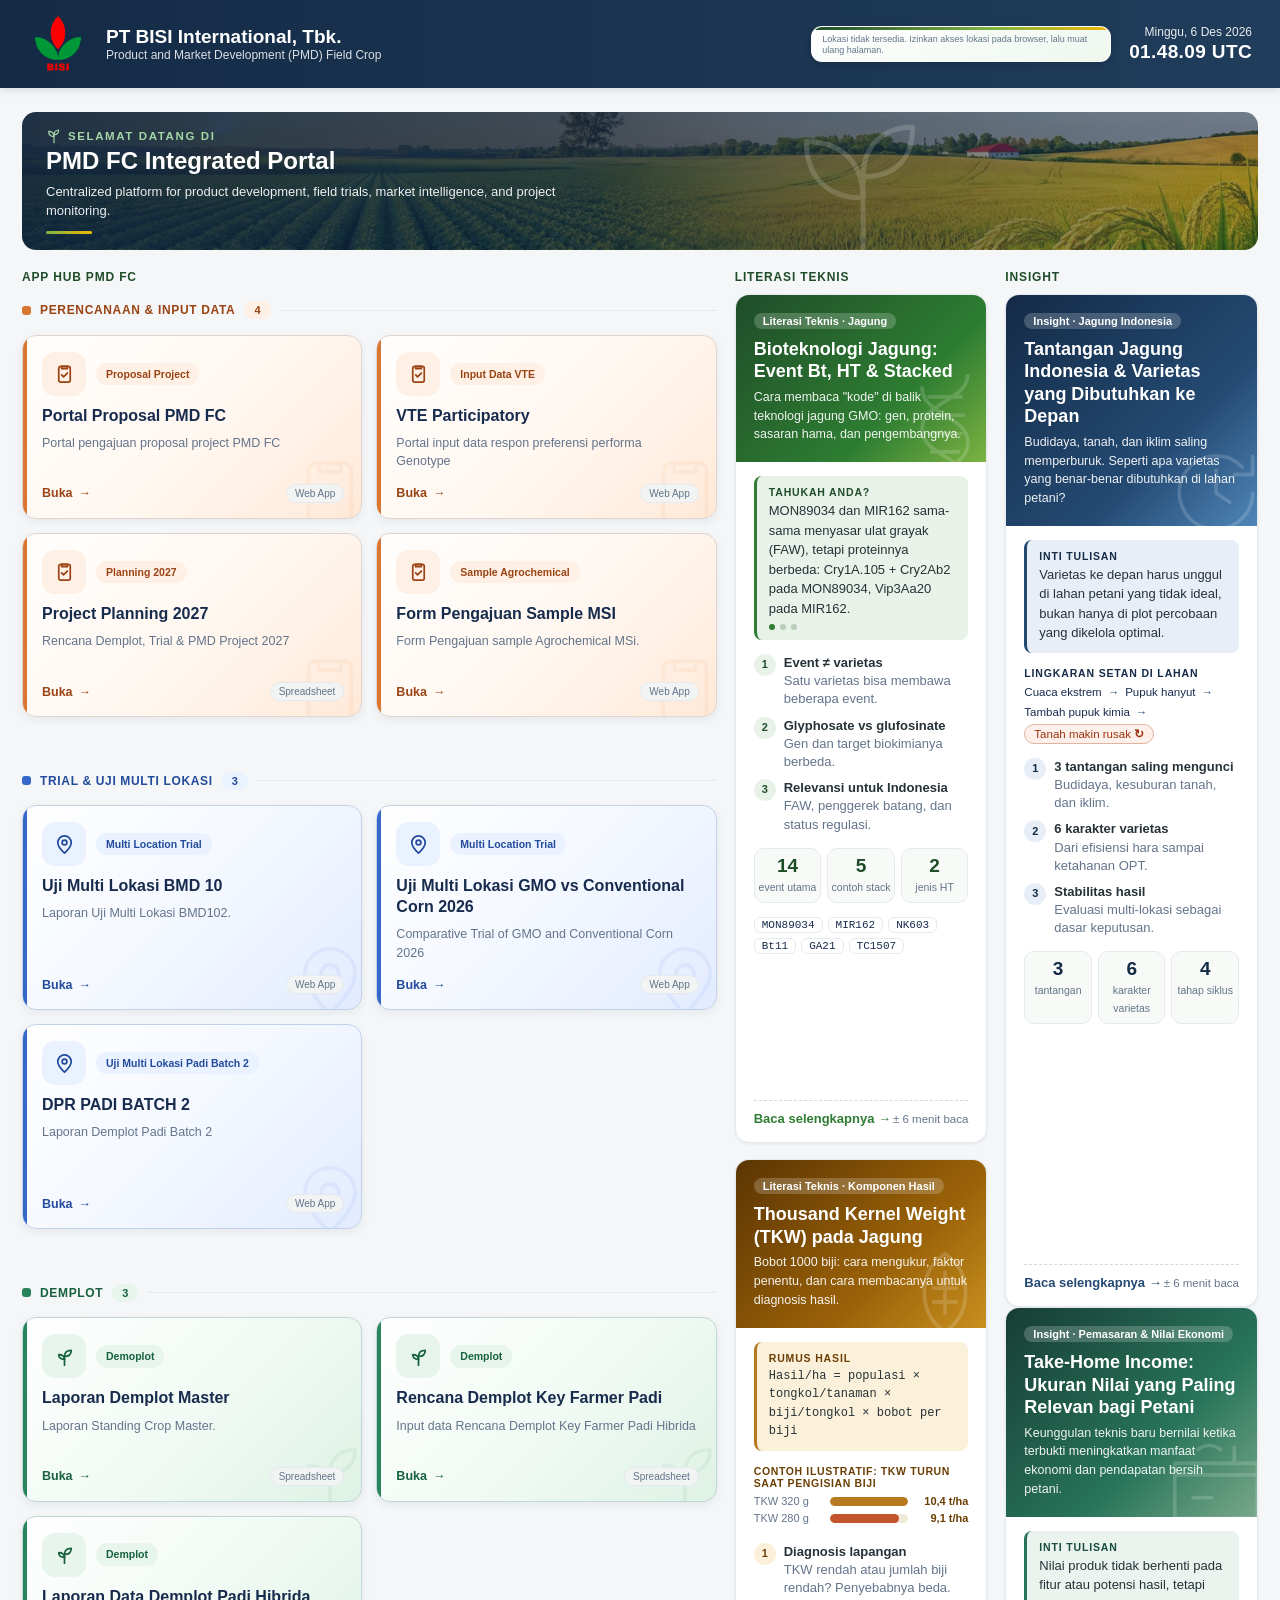
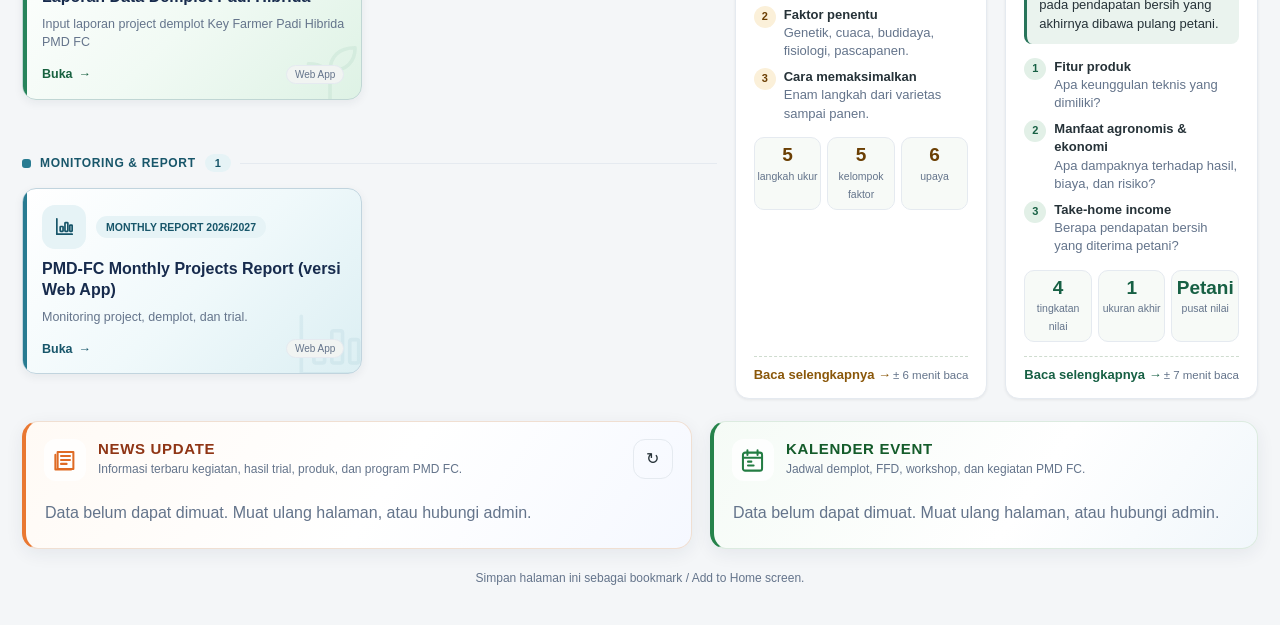
==== commit 9ab8b4c3: "Add files via upload" ====
--- a/index.html
+++ b/index.html
@@ -5,14 +5,865 @@
 <meta name="viewport" content="width=device-width, initial-scale=1">
 <title>PMD-FC BISI — Dashboard Gate</title>
 <meta name="theme-color" content="#1f4d29">
-<meta name="description" content="Portal PMD Field Crop PT BISI International Tbk: akses cepat aplikasi, laporan, literasi teknis, dan kalender.">
-<link rel="icon" href="assets/logo.png" type="image/png">
-<link rel="apple-touch-icon" href="assets/logo.png">
-<link rel="stylesheet" href="assets/style.css?v=1">
+<style>
+:root {
+  --ink: #263238;
+  --mute: #64748b;
+  --line: #e5eaf0;
+  --green: #2e7d32;
+  --green-d: #1f4d29;
+  --green-l: #e8f2e8;
+  --navy: #172b4d;
+  --background: #f4f6f8;
+}
+*{box-sizing:border-box}
+body {
+  margin: 0;
+  min-height: 100vh;
+  display: flex;
+  flex-direction: column;
+  font-family: Inter, Arial, sans-serif;
+  color: var(--ink);
+  background: var(--background);
+}
+
+header {
+  background: linear-gradient(90deg, #142b46, #203d5b);
+  color: white;
+  padding: 14px 28px;
+  display: flex;
+  align-items: center;
+  gap: 18px;
+  box-shadow: 0 2px 8px rgba(0,0,0,.12);
+}
+header h1{margin:0;font-size:clamp(15px,3vw,19px)}header small{display:block;opacity:.85;font-weight:400;font-size:12px}
+main {
+  flex: 1;
+  width: 100%;
+  max-width: 1600px;
+  margin: 0 auto;
+  padding: 24px 22px 40px;
+}
+h2{font-size:15px;margin:0 0 4px}.lead{color:var(--mute);margin:0 0 18px}
+a.card{display:flex;flex-direction:column;gap:6px;text-decoration:none;color:inherit;background:#fff;border:1px solid var(--line);border-radius:12px;padding:18px;transition:.15s;box-shadow:0 1px 3px #0001}
+a.card:hover,a.card:focus-visible{border-color:var(--green);box-shadow:0 4px 14px #2f6b3a33;transform:translateY(-2px);outline:none}
+.tag{align-self:flex-start;font-size:11px;background:var(--green-l);color:var(--green-d);border-radius:999px;padding:2px 9px;font-weight:600}
+.card b{font-size:17px}.card span.d{color:var(--mute);font-size:13px}
+.go{margin-top:6px;color:var(--green);font-weight:650;font-size:13px}
+footer{text-align:center;color:var(--mute);font-size:12px;margin-top:22px}
+#list{display:flex;flex-direction:column;gap:26px;margin-top:14px}
+.grp-grid{display:grid;grid-template-columns:repeat(auto-fill,minmax(240px,1fr));gap:14px}
+.card span.d{flex:1}
+.tab:focus-visible,.btn:focus-visible,.more:focus-visible{outline:2px solid var(--green);outline-offset:2px}
+.msg,.empty{color:var(--mute);margin:8px 0}
+#news-list,#event-list{display:grid;gap:12px;align-content:start;max-height:300px;overflow-y:auto;padding:2px 6px 2px 2px}
+.news,.ev{background:#fff;border:1px solid var(--line);border-radius:12px;padding:16px 18px;box-shadow:0 1px 3px #0001}
+.news h3,.ev h3{margin:6px 0 4px;font-size:16px}
+.news p,.ev p{margin:0 0 6px;color:var(--mute);font-size:14px;white-space:pre-line}
+.meta{display:flex;flex-wrap:wrap;align-items:center;gap:8px;font-size:12px;color:var(--mute)}
+.pill{border-radius:999px;padding:2px 9px;font-weight:600;font-size:11px}
+.pill.new{background:#f6efd2;color:#6b5a12}.pill.pin{background:var(--green);color:#fff}
+.more{color:var(--green);font-weight:650;font-size:13px;text-decoration:none}
+.more:hover{text-decoration:underline}
+.month{margin:14px 0 0;font-size:13px;color:var(--green-d);text-transform:capitalize}
+.ev{display:grid;grid-template-columns:60px 1fr;gap:14px}
+.ev.past{opacity:.6}
+.dt{background:var(--green-l);color:var(--green-d);border-radius:10px;text-align:center;padding:8px 4px;align-self:start}
+.dt b{display:block;font-size:22px;line-height:1.1}.dt span{font-size:11px;text-transform:uppercase}
+.btn{font:inherit;font-size:13px;font-weight:600;color:var(--green-d);background:#fff;border:1px solid var(--line);border-radius:8px;padding:8px 12px;cursor:pointer;justify-self:start}
+header h1{min-width:0}
+.clock{margin-left:auto;text-align:right;flex:none;line-height:1.25}
+#ck-date{font-size:12px;opacity:.9}
+#ck-time{font-size:19px;font-weight:700;font-variant-numeric:tabular-nums;letter-spacing:.02em}
+@media(max-width:560px){#ck-date{font-size:11px}#ck-time{font-size:15px}}
+.clock{position:relative}
+.layout{display:grid;grid-template-columns:minmax(0,1fr) 340px;gap:22px 24px;align-items:start}
+/* Layar sedang (901-1499px): baris atas = Literasi Teknis (2 kartu) + Insight; dashboard di kiri, news+kalender di kanan */
+.lt-wrap{grid-column:1 / -1;grid-row:1;display:grid;grid-template-columns:minmax(0,2fr) minmax(0,1fr);gap:22px 24px;min-width:0}
+#p-lit,#p-ins{min-width:0;display:flex;flex-direction:column}
+.lt-stack{display:grid;grid-template-columns:repeat(auto-fit,minmax(270px,1fr));gap:16px;flex:1}
+#p-ins .lt{flex:1}
+.layout{grid-template-rows:auto auto auto 1fr}
+#p-dash{grid-column:1;grid-row:2 / span 3}
+#p-news{grid-column:2;grid-row:2;min-width:0}
+#p-event{grid-column:2;grid-row:3;min-width:0}
+#news-list,#event-list{max-height:460px}
+.grp-grid{grid-template-columns:repeat(2,minmax(0,1fr))}
+/* Layar lebar (>=1500px): Dashboard | Literasi Teknis (2 kartu bertumpuk) | Insight + News + Kalender bertumpuk.
+   Setiap kolom setinggi isinya sendiri, jadi tidak ada kartu yang melar dan menyisakan ruang kosong. */
+@media(min-width:1500px){
+  #news-list,#event-list{max-height:340px}
+  .layout{grid-template-columns:minmax(0,1fr) 310px 340px;grid-template-rows:auto auto auto 1fr}
+  .lt-wrap{display:contents}
+  #p-dash{grid-column:1;grid-row:1 / span 4}
+  #p-lit{grid-column:2;grid-row:1 / span 4;align-self:start}
+  #p-ins{grid-column:3;grid-row:1;align-self:start}
+  #p-news{grid-column:3;grid-row:2}
+  #p-event{grid-column:3;grid-row:3}
+  .lt-stack{grid-template-columns:1fr}
+}
+.sec{margin:0 0 10px;font-size:12px;font-weight:700;letter-spacing:.07em;text-transform:uppercase;color:var(--green-d)}
+@media(max-width:900px){.layout{grid-template-columns:1fr;grid-template-rows:none}#p-dash,#p-news,#p-event,.lt-wrap{grid-column:1;grid-row:auto}.lt-wrap{grid-template-columns:1fr}.grp-grid{grid-template-columns:repeat(auto-fill,minmax(240px,1fr))}#news-list,#event-list{max-height:340px}}
+.sech{display:flex;align-items:center;justify-content:space-between;margin:0 0 10px}.sech .sec{margin:0}
+.ico{font:inherit;font-size:16px;line-height:1;color:var(--green-d);background:#fff;border:1px solid var(--line);border-radius:8px;padding:3px 8px;cursor:pointer}
+.ico:hover{background:var(--green-l)}.ico:focus-visible{outline:2px solid var(--green);outline-offset:2px}
+/* CARD CUACA */
+.wxc{position:relative;overflow:hidden;min-width:0;color:var(--ink);background:linear-gradient(160deg,#ffffff 0%,#eef7ee 100%);border:1px solid rgba(255,255,255,.7);border-radius:16px;padding:14px 14px 11px;box-shadow:0 10px 28px rgba(0,0,0,.28)}
+.wxc::before{content:"";position:absolute;left:0;right:0;top:0;height:4px;background:linear-gradient(90deg,var(--green-d),#7cb342 60%,#f2b705)}
+.wxc-wm{position:absolute;right:-12px;top:8px;width:92px;height:92px;color:var(--green);opacity:.10;pointer-events:none}
+.wxc-wm svg{display:block;width:100%;height:100%}
+.wxc-top{position:relative;display:flex;align-items:center;gap:10px}
+.wxc-ic{width:46px;height:46px;flex:none;display:grid;place-items:center;border-radius:14px;color:#fff;background:linear-gradient(135deg,var(--green-d),var(--green));box-shadow:0 4px 10px rgba(31,77,41,.3)}
+.wxc-ic svg{display:block;width:26px;height:26px}
+.wxc-ic.k-sun{background:linear-gradient(135deg,#f59e0b,#fbbf24);box-shadow:0 4px 10px rgba(245,158,11,.4)}
+.wxc-ic.k-moon{background:linear-gradient(135deg,#3949ab,#5c6bc0);box-shadow:0 4px 10px rgba(57,73,171,.4)}
+.wxc-ic.k-partly{background:linear-gradient(135deg,#f59e0b,#4a90c2);box-shadow:0 4px 10px rgba(74,144,194,.4)}
+.wxc-ic.k-cloud,.wxc-ic.k-fog{background:linear-gradient(135deg,#607d8b,#90a4ae);box-shadow:0 4px 10px rgba(96,125,139,.4)}
+.wxc-ic.k-rain,.wxc-ic.k-storm,.wxc-ic.k-snow{background:linear-gradient(135deg,#1e5f99,#3b8fd0);box-shadow:0 4px 10px rgba(30,95,153,.4)}
+.wxc-t{font-size:32px;font-weight:700;line-height:1;font-variant-numeric:tabular-nums;color:var(--navy)}
+.wxc-c{font-weight:700;font-size:13px;color:var(--navy)}
+.wxc-s{font-size:11.5px;color:var(--mute);margin:0}
+.wxc-chips{position:relative;display:grid;grid-auto-flow:column;grid-auto-columns:1fr;gap:6px;margin:10px 0 9px}
+.wxc-chip{display:flex;align-items:center;gap:6px;min-width:0;background:rgba(255,255,255,.85);border:1px solid var(--line);border-radius:10px;padding:5px 7px}
+.wxc-chip .ci{width:17px;height:17px;flex:none;color:var(--green)}
+.wxc-chip .ci svg{display:block;width:100%;height:100%}
+.wxc-chip b{display:block;font-size:12px;line-height:1.15;white-space:nowrap}
+.wxc-chip small{display:block;font-size:10px;line-height:1.15;color:var(--mute)}
+.wxc-loc{position:relative;display:flex;align-items:center;flex-wrap:nowrap;gap:6px;border-top:1px dashed #cfdccf;padding-top:8px;font-size:12px}
+.wxc-pin{display:block;width:15px;height:15px;color:#d84315;flex:none}
+.wxc-pin svg{display:block;width:100%;height:100%}
+.wxc-loc>span:not(.wxc-pin):not(.pill2){font-weight:600;flex:1 1 auto;min-width:0;overflow:hidden;text-overflow:ellipsis;white-space:nowrap}
+.wxc-loc .pill2{flex:none;white-space:nowrap}
+.pill2{background:var(--green-l);color:var(--green-d);border-radius:999px;padding:2px 9px;font-size:11px;font-weight:600}
+.wxc .btn{flex:none;padding:2px 9px;font-size:11px}
+.wxc-note{position:relative;margin:6px 0 0;font-size:11px;color:var(--mute)}
+/* CARD CUACA DI HEADER: ringkas agar sejajar dengan jam tanpa mengubah isi/fungsi widget. */
+header #p-weather{
+  flex:0 1 300px;
+  width:300px;
+  max-width:300px;
+  margin-left:auto;
+  padding:7px 10px 6px;
+  border-radius:11px;
+  box-shadow:0 2px 8px rgba(0,0,0,.16);
+}
+header #p-weather::before{height:3px}
+header #p-weather .wxc-wm{width:54px;height:54px;right:-8px;top:2px}
+header #p-weather .wxc-top{gap:7px}
+header #p-weather .wxc-ic{width:32px;height:32px;border-radius:9px;box-shadow:none}
+header #p-weather .wxc-ic svg{width:19px;height:19px}
+header #p-weather .wxc-t{font-size:23px}
+header #p-weather .wxc-c{font-size:10.5px}
+header #p-weather .wxc-s{font-size:9px;line-height:1.2}
+header #p-weather .wxc-chips{display:none}
+header #p-weather .wxc-loc{gap:4px;padding-top:4px;font-size:9px;border-top:1px dashed #cfdccf}
+header #p-weather .wxc-pin{width:11px;height:11px}
+header #p-weather .pill2{font-size:9px;padding:1px 5px}
+header #p-weather .btn{font-size:9px;padding:1px 6px}
+header #p-weather .wxc-note{display:none}
+header .clock{margin-left:0}
+@media(max-width:1000px){
+  header{flex-wrap:wrap}
+  header #p-weather{order:3;flex:1 1 220px;width:auto;max-width:none;margin-left:0}
+  header .clock{order:4;margin-left:auto}
+}
+@media(max-width:420px){
+  header #p-weather{flex-basis:100%}
+  header .clock{margin-left:auto}
+}
+
+/* HERO BANNER */
+.hero {
+  position: relative;
+  overflow: hidden;
+  background: linear-gradient(100deg, rgba(14,36,62,.93) 0%, rgba(14,36,62,.78) 45%, rgba(14,36,62,.35) 100%),
+              var(--hero-img);
+  background-color: #1f4d29;
+  background-size: cover;
+  background-position: center 62%;
+  border-radius: 14px;
+  padding: 16px 24px;
+  color: white;
+  margin-bottom: 20px;
+  display: flex;
+  flex-direction: row;
+  align-items: center;
+  justify-content: space-between;
+  gap: 20px;
+}
+/* SHIMMER HALUS: hanya pada banner hero, tanpa mengubah elemen lain. */
+.hero::before {
+  content: "";
+  position: absolute;
+  top: 0;
+  left: 0;
+  width: 42%;
+  height: 100%;
+  pointer-events: none;
+  z-index: 0;
+  background: linear-gradient(
+    110deg,
+    transparent 0%,
+    rgba(255,255,255,.035) 35%,
+    rgba(255,255,255,.19) 50%,
+    rgba(255,255,255,.035) 65%,
+    transparent 100%
+  );
+  transform: translateX(-160%) skewX(-18deg);
+  animation: heroBannerShimmer 7s ease-in-out infinite;
+}
+@keyframes heroBannerShimmer {
+  0%, 16% { transform: translateX(-160%) skewX(-18deg); }
+  58%, 100% { transform: translateX(360%) skewX(-18deg); }
+}
+@media (prefers-reduced-motion: reduce) {
+  .hero::before { animation: none; }
+}
+.hero::after {
+  content: "";
+  position: absolute;
+  right: 310px;
+  bottom: -26px;
+  width: 170px;
+  height: 170px;
+  background: url("data:image/svg+xml,%3Csvg xmlns='http://www.w3.org/2000/svg' viewBox='0 0 24 24' fill='none' stroke='%23ffffff' stroke-width='.7' stroke-linecap='round' stroke-linejoin='round'%3E%3Cpath d='M12 22V10'/%3E%3Cpath d='M12 13c-5 0-8-3-8-8 5 0 8 3 8 8z'/%3E%3Cpath d='M12 10c0-4 2.5-7 7-7 0 4.500-2.500 7-7 7z'/%3E%3C/svg%3E") no-repeat center / contain;
+  opacity: .16;
+  pointer-events: none;
+}
+.hero-text, .hero #p-weather { position: relative; z-index: 1; }
+.hero-text { flex: 1; min-width: 0; }
+.hero #p-weather { flex: 0 0 310px; width: 310px; max-width: 100%; }
+.hero .welcome {
+  display: flex; align-items: center; gap: 6px;
+  margin: 0 0 3px; font-size: 11.5px; font-weight: 600;
+  letter-spacing: .14em; text-transform: uppercase; color: #a5d6a7;
+}
+.hero .welcome svg { width: 16px; height: 16px; flex: none; }
+.hero h2 { font-size: 24px; line-height: 1.2; margin: 0 0 6px; }
+.hero .subtitle { font-size: 13px; line-height: 1.5; margin: 0; max-width: 540px; opacity: .92; }
+.hero .accent { width: 46px; height: 3px; border-radius: 3px; margin-top: 10px; background: linear-gradient(90deg, #7cb342, #f2b705); }
+@media (max-width: 900px) {
+  .hero { flex-direction: column; align-items: stretch; padding: 18px 18px; gap: 14px; }
+  .hero::after { right: -20px; }
+  .hero #p-weather { flex: none; width: 100%; }
+}
+
+
+/* LITERASI TEKNIS (kartu cuplikan) */
+.lt{display:flex;flex-direction:column;cursor:pointer;text-decoration:none;color:inherit;background:#fff;border:1px solid var(--line);border-radius:14px;overflow:hidden;box-shadow:0 1px 3px #0001;transition:.15s}
+.lt:hover,.lt:focus-visible{border-color:var(--green);box-shadow:0 6px 18px #2f6b3a33;transform:translateY(-2px);outline:none}
+.lt-top{position:relative;overflow:hidden;background:linear-gradient(135deg,var(--green-d),var(--green) 65%,#7cb342);color:#fff;padding:16px 18px 18px}
+.lt-top .tag{background:rgba(255,255,255,.2);color:#fff}
+.lt-top h4{margin:9px 0 5px;font-size:18px;line-height:1.25;position:relative}
+.lt-top p{margin:0;font-size:12.5px;line-height:1.5;opacity:.93;position:relative}
+.lt-wm{position:absolute;right:-14px;bottom:-22px;width:110px;height:110px;opacity:.16;pointer-events:none}
+.lt-body{padding:14px 18px 16px;display:flex;flex-direction:column;gap:14px;flex:1}
+.lt-fact{background:var(--green-l);border-left:3px solid var(--green);border-radius:8px;padding:10px 12px}
+.lt-fact small{display:block;font-size:10.5px;font-weight:700;letter-spacing:.08em;text-transform:uppercase;color:var(--green-d);margin-bottom:3px}
+.lt-fact p{margin:0;font-size:13px;line-height:1.5;color:var(--ink);min-height:6em;transition:opacity .25s}
+.lt-fact p.fade{opacity:0}
+.lt-dots{display:flex;gap:5px;margin-top:6px}
+.lt-dots i{width:6px;height:6px;border-radius:50%;background:#b9cdb9}
+.lt-dots i.on{background:var(--green)}
+.lt-pts{list-style:none;margin:0;padding:0;display:grid;gap:8px}
+.lt-pts li{display:grid;grid-template-columns:22px 1fr;gap:8px;font-size:13px;line-height:1.4}
+.lt-pts li b{display:inline-grid;place-items:center;width:22px;height:22px;border-radius:50%;background:var(--green-l);color:var(--green-d);font-size:11px}
+.lt-pts li span{color:var(--mute)}
+.lt-pts li span strong{color:var(--ink);display:block;font-size:13px}
+.lt-stats{display:grid;grid-template-columns:repeat(3,1fr);gap:6px;text-align:center}
+.lt-stats div{background:#f7faf7;border:1px solid var(--line);border-radius:10px;padding:7px 2px}
+.lt-stats b{display:block;font-size:19px;color:var(--green-d);line-height:1.1}
+.lt-stats span{font-size:10.5px;color:var(--mute)}
+.lt-chips{display:flex;flex-wrap:wrap;gap:5px}
+.lt-chips span{font-size:11px;font-family:ui-monospace,Menlo,Consolas,monospace;background:#fff;border:1px solid var(--line);border-radius:6px;padding:1px 7px;color:var(--navy)}
+.lt-go{margin-top:auto;display:flex;align-items:center;justify-content:space-between;color:var(--green);font-weight:650;font-size:13px;border-top:1px dashed #cfdccf;padding-top:10px}
+.lt-go small{color:var(--mute);font-weight:400;font-size:11.5px}
+@media(prefers-reduced-motion:reduce){.lt,.lt-fact p{transition:none}}
+
+
+/* ===== ISI LITERASI (di dalam jendela baca) ===== */
+/* Semua gaya di-scope ke .lit supaya aman ditempel ke halaman/menu lain */
+.lit{
+  --bg:#f4f6f8; --card:#ffffff; --ink:#263238; --muted:#64748b; --line:#e5eaf0;
+  --brand:#2e7d32; --brand-soft:#e8f2e8;
+  --lepi:#8a5a00; --lepi-bg:#fdf0d5;
+  --coleo:#7a2e8a; --coleo-bg:#f3e5f7;
+  --gly:#1b5fa8; --gly-bg:#e3effb;
+  --glu:#9a3412; --glu-bg:#fde8dc;
+  --warn-bg:#fff6df; --warn-line:#e8c766;
+  font-family:Inter,Arial,sans-serif;
+  color:var(--ink); background:var(--bg); line-height:1.6; font-size:16px;
+  max-width:1000px; margin:0 auto; padding:0 16px 48px;
+}
+.lit *{box-sizing:border-box}
+.lit h1,.lit h2,.lit h3{line-height:1.25; margin:0}
+.lit p{margin:0 0 .75em}
+.lit a{color:var(--brand)}
+.lit code,.lit .gene{font-family:ui-monospace,Menlo,Consolas,monospace; font-size:.88em}
+
+/* Header */
+.lit-hero{padding:28px 0 12px}
+.lit-eyebrow{font-size:.8rem; letter-spacing:.08em; text-transform:uppercase; color:var(--brand); font-weight:700}
+.lit-hero h1{font-size:clamp(1.6rem,4.5vw,2.3rem); margin:.2em 0 .3em}
+.lit-hero p{color:var(--muted); max-width:62ch}
+
+/* Nav */
+.lit-nav{position:sticky; top:0; z-index:5; background:var(--bg); padding:10px 0; margin:0 -16px 8px; padding-inline:16px; border-bottom:1px solid var(--line);
+  display:flex; gap:8px; overflow-x:auto; scrollbar-width:none}
+.lit-nav::-webkit-scrollbar{display:none}
+.lit-nav button{flex:none; border:1px solid var(--line); background:var(--card); color:var(--ink); border-radius:999px; padding:6px 14px; font:inherit; font-size:.88rem; cursor:pointer}
+.lit-nav button.on{background:var(--brand); border-color:var(--brand); color:#fff}
+
+/* Sections */
+.lit section{padding-top:28px; scroll-margin-top:60px}
+.lit h2{font-size:1.3rem; margin-bottom:.3em}
+.lit .lead{color:var(--muted); margin-bottom:14px}
+
+/* Cards */
+.lit-grid{display:grid; gap:12px; grid-template-columns:repeat(auto-fit,minmax(220px,1fr))}
+.lit-card{background:var(--card); border:1px solid var(--line); border-radius:12px; padding:14px 16px}
+.lit-card h3{font-size:1rem; margin-bottom:.3em}
+.lit-card p{margin:0; color:var(--muted); font-size:.93rem}
+.lit-key .num{display:inline-grid; place-items:center; width:26px; height:26px; border-radius:50%; background:var(--brand-soft); color:var(--brand); font-weight:700; font-size:.85rem; margin-bottom:6px}
+
+/* Badges */
+.b{display:inline-block; padding:1px 9px; border-radius:999px; font-size:.78rem; font-weight:600; margin:2px 4px 2px 0; white-space:nowrap}
+.b.lepi{background:var(--lepi-bg); color:var(--lepi)}
+.b.coleo{background:var(--coleo-bg); color:var(--coleo)}
+.b.gly{background:var(--gly-bg); color:var(--gly)}
+.b.glu{background:var(--glu-bg); color:var(--glu)}
+
+/* Tables */
+.lit-tw{background:var(--card); border:1px solid var(--line); border-radius:12px; overflow:hidden}
+.lit table{width:100%; border-collapse:collapse; font-size:.92rem}
+.lit th{background:var(--brand-soft); color:var(--ink); text-align:left; padding:10px 12px; font-size:.8rem; text-transform:uppercase; letter-spacing:.04em}
+.lit td{padding:10px 12px; border-top:1px solid var(--line); vertical-align:top}
+.lit td:first-child{font-weight:700}
+.lit .sub{display:block; color:var(--muted); font-size:.82rem; font-weight:400}
+
+/* Filter */
+.lit-tools{display:flex; flex-wrap:wrap; gap:8px; margin:12px 0}
+.lit-tools input{flex:1 1 200px; min-width:0; padding:9px 12px; border:1px solid var(--line); border-radius:10px; background:var(--card); color:var(--ink); font:inherit}
+.lit-chips{display:flex; flex-wrap:wrap; gap:6px}
+.lit-chips button{border:1px solid var(--line); background:var(--card); color:var(--ink); border-radius:999px; padding:6px 12px; font:inherit; font-size:.85rem; cursor:pointer}
+.lit-chips button.on{background:var(--brand); color:#fff; border-color:var(--brand)}
+.lit-empty{display:none; padding:16px; color:var(--muted); text-align:center}
+
+/* Compare 2 col */
+.lit-cmp{display:grid; gap:12px; grid-template-columns:1fr 1fr}
+.lit-cmp .lit-card{border-top:4px solid var(--gly)}
+.lit-cmp .lit-card.glu{border-top-color:var(--glu)}
+.lit-cmp dl{margin:8px 0 0; font-size:.92rem}
+.lit-cmp dt{font-weight:700; font-size:.78rem; text-transform:uppercase; letter-spacing:.04em; color:var(--muted); margin-top:8px}
+.lit-cmp dd{margin:0}
+
+/* Notes */
+.lit-note{background:var(--warn-bg); border:1px solid var(--warn-line); border-radius:12px; padding:12px 16px; margin:14px 0; font-size:.93rem}
+.lit-note strong{display:block; margin-bottom:2px}
+.lit details{background:var(--card); border:1px solid var(--line); border-radius:12px; padding:0 16px; margin-bottom:8px}
+.lit summary{cursor:pointer; padding:12px 0; font-weight:600}
+.lit details p{color:var(--muted); font-size:.93rem}
+.lit ol.refs{padding-left:1.2em; margin:0}
+.lit ol.refs li{margin-bottom:.6em}
+.lit ol.refs span{display:block; color:var(--muted); font-size:.88rem}
+
+/* Mobile: tabel jadi kartu */
+@media (max-width:680px){
+  .lit-cmp{grid-template-columns:1fr}
+  .lit table, .lit tbody, .lit tr, .lit td{display:block; width:100%}
+  .lit thead{display:none}
+  .lit tr{padding:10px 14px; border-top:1px solid var(--line)}
+  .lit tr:first-child{border-top:0}
+  .lit td{border:0; padding:3px 0}
+  .lit td:first-child{font-size:1.02rem}
+  .lit td[data-l]::before{content:attr(data-l); display:block; font-size:.72rem; text-transform:uppercase; letter-spacing:.05em; color:var(--muted); font-weight:700; margin-top:4px}
+  .lit td:first-child::before{display:none}
+}
+
+/* Jendela baca */
+/* jendela baca (dipakai Literasi & Insight) */
+.lit-modal{position:fixed;inset:0;z-index:1000;display:none;background:rgba(10,24,40,.62)}
+.lit-modal.open{display:block}
+.lit-sheet{position:absolute;inset:18px 0 0 0;max-width:1060px;margin:0 auto;background:#f4f6f8;border-radius:14px 14px 0 0;overflow-y:auto;overscroll-behavior:contain;box-shadow:0 -6px 30px rgba(0,0,0,.3)}
+.lit-bar{position:sticky;top:0;z-index:6;display:flex;align-items:center;gap:12px;padding:10px 16px;background:linear-gradient(90deg,#142b46,#203d5b);color:#fff;border-radius:14px 14px 0 0}
+.lit-bar b{font-size:15px;flex:1;min-width:0;white-space:nowrap;overflow:hidden;text-overflow:ellipsis}
+.lit-bar button{font:inherit;font-size:13px;font-weight:600;color:#fff;background:rgba(255,255,255,.14);border:1px solid rgba(255,255,255,.4);border-radius:8px;padding:6px 12px;cursor:pointer}
+.lit-bar button:hover,.lit-bar button:focus-visible{background:rgba(255,255,255,.28);outline:none}
+.lit-modal .lit-nav{top:52px}
+.lit-modal .lit section{scroll-margin-top:112px}
+body.lit-lock{overflow:hidden}
+@media(max-width:700px){.lit-sheet{inset:0;border-radius:0}.lit-bar{border-radius:0}}
+
+
+/* INSIGHT (kartu cuplikan) */
+.lt.ins:hover,.lt.ins:focus-visible{border-color:#244a73;box-shadow:0 6px 18px #244a7333}
+.lt.ins .lt-top{background:linear-gradient(135deg,#142b46,#244a73 65%,#4f86b8)}
+.lt.ins .lt-fact{background:#e8eef7;border-left-color:#244a73}
+.lt.ins .lt-fact small,.lt-loop small{color:#142b46}
+.lt.ins .lt-fact p{min-height:0}
+.lt.ins .lt-pts li b{background:#e8eef7;color:#142b46}
+.lt.ins .lt-stats b{color:#142b46}
+.lt.ins .lt-go{color:#244a73}
+.lt-loop small{display:block;font-size:10.5px;font-weight:700;letter-spacing:.08em;text-transform:uppercase;margin-bottom:5px}
+.lt-loop ol{list-style:none;margin:0;padding:0;display:flex;flex-wrap:wrap;gap:4px 0;align-items:center}
+.lt-loop li{font-size:11.5px;background:#fff;border:1px solid var(--line);border-radius:999px;padding:2px 9px;color:var(--navy)}
+.lt-loop li:not(:last-child)::after{content:"\2192";margin-left:6px;color:#244a73}
+.lt-loop li:last-child{border-color:#e0b4a0;background:#fdf0ea;color:#9a3412}
+.lt-loop li:last-child::after{content:" \21BB";font-weight:700}
+.lt-loop li{margin-right:6px}
+.lt-loop li:not(:last-child){border:0;background:none;padding:2px 0;margin-right:6px}
+/* ISI INSIGHT (di dalam jendela baca) */
+.lit .ins-by{font-size:.85rem;color:var(--muted);margin-top:4px}
+.lit .ins-loop{display:grid;grid-template-columns:repeat(4,1fr);gap:30px;margin:14px 0 8px}
+.lit .ins-step{position:relative;background:var(--card);border:1px solid var(--line);border-top:4px solid var(--brand);border-radius:12px;padding:12px 14px;font-size:.92rem}
+.lit .ins-step.warn{border-top-color:#9a3412}
+.lit .ins-step b{display:block;font-size:.72rem;letter-spacing:.06em;text-transform:uppercase;color:var(--brand);margin-bottom:3px}
+.lit .ins-step.warn b{color:#9a3412}
+.lit .ins-step:not(:last-child)::after{content:"\2192";position:absolute;right:-23px;top:50%;transform:translateY(-50%);color:var(--brand);font-size:1.3rem;font-weight:700}
+.lit .ins-back{text-align:center;color:var(--muted);font-size:.88rem;margin:8px 0 0}
+@media(max-width:820px){
+  .lit .ins-loop{grid-template-columns:1fr;gap:28px}
+  .lit .ins-step:not(:last-child)::after{content:"\2193";right:auto;left:50%;top:auto;bottom:-26px;transform:translateX(-50%)}
+}
+
+
+/* ===== KARTU DASHBOARD (diperindah): ikon, warna per kategori, pengelompokan, animasi ===== */
+.grp{--ac:#2e7d32;--ac-l:#e8f2e8;--ac-d:#1f5a24}
+.grp.g-trial{--ac:#6d4aa8;--ac-l:#efe9f8;--ac-d:#4b2f7f}
+.grp.g-demplot{--ac:#2e7d32;--ac-l:#e8f2e8;--ac-d:#1f5a24}
+.grp.g-report{--ac:#1f6fb2;--ac-l:#e3effb;--ac-d:#164f80}
+.grp.g-plan{--ac:#c27a0e;--ac-l:#fdf0d5;--ac-d:#8a5400}
+.grp-h{display:flex;align-items:center;gap:9px;margin:0 0 11px;font-size:12px;font-weight:700;letter-spacing:.06em;text-transform:uppercase;color:var(--ac-d)}
+.grp-h::before{content:"";width:9px;height:9px;border-radius:3px;background:var(--ac);flex:none}
+.grp-h em{font-style:normal;font-weight:600;font-size:11px;letter-spacing:0;text-transform:none;color:var(--ac-d);background:var(--ac-l);border-radius:999px;padding:1px 8px}
+.grp-h::after{content:"";flex:1;height:1px;background:var(--line)}
+a.card{position:relative;overflow:hidden;gap:8px;padding:18px 18px 16px 20px;background:linear-gradient(155deg,#fff 50%,var(--ac-l) 175%);animation:cardIn .5s ease both;animation-delay:calc(var(--i,0) * 55ms)}
+a.card::before{content:"";position:absolute;left:0;top:0;bottom:0;width:4px;background:var(--ac)}
+a.card>*:not(.wm){position:relative}
+.c-head{display:flex;align-items:center;gap:10px;margin-bottom:2px}
+.ico{flex:none;display:grid;place-items:center;width:40px;height:40px;border-radius:12px;background:var(--ac-l);color:var(--ac-d);transition:transform .2s,background .2s,color .2s}
+.ico svg{width:22px;height:22px;fill:none;stroke:currentColor;stroke-width:1.8;stroke-linecap:round;stroke-linejoin:round}
+a.card .tag{align-self:center;background:var(--ac-l);color:var(--ac-d);line-height:1.35}
+.badge{margin-left:auto;flex:none;font-size:10.5px;font-weight:700;letter-spacing:.04em;text-transform:uppercase;color:#fff;background:var(--ac);border-radius:999px;padding:2px 8px}
+.card b{font-size:17px;line-height:1.3}
+.wm{position:absolute;right:-14px;bottom:-18px;width:100px;height:100px;fill:none;stroke:var(--ac);stroke-width:1;stroke-linecap:round;stroke-linejoin:round;opacity:.09;pointer-events:none;transition:opacity .25s,transform .25s}
+.c-foot{display:flex;align-items:center;justify-content:space-between;gap:8px;margin-top:6px}
+.go{margin:0;color:var(--ac-d);display:inline-flex;align-items:center;gap:6px}
+.go i{font-style:normal;display:inline-block;transition:transform .2s}
+.kind{font-size:11px;color:var(--mute);background:#f1f4f2;border:1px solid var(--line);border-radius:6px;padding:1px 7px}
+a.card:hover,a.card:focus-visible{border-color:var(--ac);box-shadow:0 8px 20px #0002;box-shadow:0 8px 20px color-mix(in srgb,var(--ac) 24%,transparent);transform:translateY(-3px)}
+a.card:hover .ico,a.card:focus-visible .ico{transform:scale(1.08) rotate(-4deg);background:var(--ac);color:#fff}
+a.card:hover .go i,a.card:focus-visible .go i{transform:translateX(5px)}
+a.card:hover .wm,a.card:focus-visible .wm{opacity:.17;transform:scale(1.07) rotate(-4deg)}
+@keyframes cardIn{from{opacity:0;transform:translateY(12px)}to{opacity:1;transform:none}}
+@media(prefers-reduced-motion:reduce){a.card{animation:none}a.card,.ico,.wm,.go i{transition:none}}
+
+
+/* Kartu terakhir yang ganjil mengisi satu baris penuh, supaya tidak ada separuh baris kosong */
+@media(min-width:901px){.grp-grid>a.card:last-child:nth-child(odd){grid-column:1 / -1}}
+/* LITERASI: kartu TKW (header emas, beda dari hijau Bioteknologi dan biru Insight) */
+.lt.tkw:hover,.lt.tkw:focus-visible{border-color:#b7791f;box-shadow:0 6px 18px #b7791f33}
+.lt.tkw .lt-top{background:linear-gradient(135deg,#5c3503,#9a6208 62%,#c8901f)}
+.lt.tkw .lt-fact{background:#fbf0d9;border-left-color:#b7791f}
+.lt.tkw .lt-fact small,.lt-bars small{color:#6b3f04}
+.lt.tkw .lt-fact p{min-height:0}
+.lt.tkw .lt-fact p.mono{font-family:ui-monospace,Menlo,Consolas,monospace;font-size:12px;line-height:1.55}
+.lt.tkw .lt-pts li b{background:#fbf0d9;color:#6b3f04}
+.lt.tkw .lt-stats b{color:#6b3f04}
+.lt.tkw .lt-go{color:#8a5709}
+.lt-bars small{display:block;font-size:10.5px;font-weight:700;letter-spacing:.06em;text-transform:uppercase;margin-bottom:6px}
+.lt-bars .r{display:grid;grid-template-columns:70px 1fr 54px;gap:6px;align-items:center;font-size:11px;margin-bottom:5px}
+.lt-bars .r span{white-space:nowrap}
+.lt-bars .r span{color:var(--mute)}
+.lt-bars .r b{text-align:right;color:#6b3f04}
+.lt-bars em{display:block;height:9px;background:#f1ead9;border-radius:999px;overflow:hidden}
+.lt-bars i{display:block;height:100%;background:#b7791f;border-radius:999px}
+.lt-bars i.lo{background:#c2552b}
+/* ISI TKW */
+.lit-modal.tkw .lit-bar{background:linear-gradient(90deg,#4f2e03,#8a5709)}
+#tkw-gmo{--brand:#9a6208;--brand-soft:#fbf0d9}
+#tkw-gmo .lit-hero{padding:22px 0 6px}
+#tkw-gmo section{padding-top:20px}
+#tkw-gmo h2{margin-bottom:.25em}
+#tkw-gmo .lead{margin-bottom:10px}
+#tkw-gmo .lit-note{margin:12px 0 0}
+#tkw-gmo .tk-formula{background:linear-gradient(135deg,#4f2e03,#8a5709);color:#fff;border-radius:12px;padding:11px 16px;margin:12px 0 0;font-size:.95rem;line-height:1.5}
+#tkw-gmo .tk-formula b{color:#ffd58a}
+#tkw-gmo .tk-2{display:grid;grid-template-columns:1fr 1fr;gap:12px;align-items:start}
+#tkw-gmo .tk-3{display:grid;grid-template-columns:repeat(3,minmax(0,1fr));gap:12px}
+#tkw-gmo .tk-4{display:grid;grid-template-columns:repeat(4,minmax(0,1fr));gap:12px}
+#tkw-gmo .tk-mas{columns:3 250px;column-gap:12px}
+#tkw-gmo .tk-mas>.lit-card{display:block;break-inside:avoid;margin:0 0 12px}
+#tkw-gmo .tk-2>*,#tkw-gmo .tk-3>.lit-card,#tkw-gmo .tk-4>.lit-card{min-width:0}
+#tkw-gmo .lit-card{padding:12px 14px}
+#tkw-gmo .tk-ul{margin:.3em 0 0;padding-left:1.1em;font-size:.92rem;color:var(--muted)}
+#tkw-gmo .tk-ul li{margin-bottom:.25em}
+#tkw-gmo .tk-ul b{color:var(--ink)}
+#tkw-gmo .tk-steps{margin:.3em 0 0;padding:0;list-style:none;counter-reset:s;display:grid;gap:7px}
+#tkw-gmo .tk-steps li{counter-increment:s;display:grid;grid-template-columns:24px 1fr;gap:8px;font-size:.92rem;color:var(--muted)}
+#tkw-gmo .tk-steps li::before{content:counter(s);display:grid;place-items:center;width:24px;height:24px;border-radius:50%;background:var(--brand-soft);color:var(--brand);font-weight:700;font-size:.8rem}
+#tkw-gmo .tk-bars{display:grid;gap:8px;margin-top:6px}
+#tkw-gmo .tk-bar{display:grid;grid-template-columns:76px 1fr 64px;gap:8px;align-items:center;font-size:.88rem}
+#tkw-gmo .tk-bar span{color:var(--muted)}
+#tkw-gmo .tk-bar b{text-align:right}
+#tkw-gmo .tk-bar div{height:16px;background:#f1ead9;border-radius:999px;overflow:hidden}
+#tkw-gmo .tk-bar i{display:block;height:100%;background:#b7791f;border-radius:999px}
+#tkw-gmo .tk-bar i.lo{background:#c2552b}
+#tkw-gmo details{margin-bottom:8px}
+@media(max-width:900px){#tkw-gmo .tk-4{grid-template-columns:repeat(2,minmax(0,1fr))}}
+@media(max-width:820px){
+  #tkw-gmo .tk-2,#tkw-gmo .tk-3{grid-template-columns:1fr}
+  #tkw-gmo .tk-mas{columns:1}
+}
+@media(max-width:520px){#tkw-gmo .tk-4{grid-template-columns:1fr}}
+
+
+/* ===== PENYEMPURNAAN CARD DASHBOARD PMD FC ===== */
+/* Perubahan dibatasi pada area dashboard kiri; panel Literasi dan Insight tidak diubah. */
+#p-dash .grp {
+  margin: 0 0 25px;
+  min-width: 0;
+}
+#p-dash .grp-h {
+  min-height: 25px;
+  margin: 0 0 12px;
+  font-size: 12px;
+  letter-spacing: .055em;
+}
+#p-dash .grp-h em {
+  padding: 3px 10px;
+  font-size: 11px;
+}
+#p-dash .grp-grid {
+  display: grid;
+  grid-template-columns: repeat(2, minmax(0, 1fr));
+  grid-auto-rows: 1fr;
+  gap: 14px;
+  align-items: stretch;
+}
+#p-dash a.card {
+  min-width: 0;
+  min-height: 150px;
+  height: 100%;
+  padding: 16px 17px 15px 19px;
+  gap: 8px;
+  border: 1px solid #e2e8ef;
+  border-radius: 14px;
+  background: linear-gradient(145deg, #fff 0%, #fff 72%, var(--ac-l) 165%);
+  box-shadow: 0 2px 8px rgba(25, 42, 65, .055);
+}
+#p-dash a.card::before {
+  width: 4px;
+  border-radius: 14px 0 0 14px;
+}
+#p-dash .c-head {
+  min-width: 0;
+  gap: 10px;
+  margin-bottom: 1px;
+}
+#p-dash .ico {
+  width: 44px;
+  height: 44px;
+  border: 0;
+  border-radius: 13px;
+  flex: 0 0 44px;
+}
+#p-dash .ico svg {
+  width: 23px;
+  height: 23px;
+}
+#p-dash a.card .tag {
+  min-width: 0;
+  max-width: 65%;
+  overflow: hidden;
+  text-overflow: ellipsis;
+  white-space: nowrap;
+  padding: 4px 10px;
+  font-size: 10.5px;
+}
+#p-dash .badge {
+  padding: 4px 9px;
+  font-size: 9.5px;
+}
+#p-dash .card b {
+  display: block;
+  font-size: 16px;
+  line-height: 1.32;
+  color: #172b4d;
+  overflow-wrap: anywhere;
+}
+#p-dash .card span.d {
+  display: block;
+  flex: 1 1 auto;
+  min-width: 0;
+  font-size: 12.5px;
+  line-height: 1.48;
+  color: #64748b;
+}
+#p-dash .c-foot {
+  margin-top: auto;
+  padding-top: 5px;
+}
+#p-dash .go {
+  font-size: 12.5px;
+  font-weight: 700;
+}
+#p-dash .kind {
+  flex: none;
+  font-size: 10px;
+  padding: 3px 8px;
+  border-radius: 999px;
+}
+#p-dash .wm {
+  width: 86px;
+  height: 86px;
+  right: -12px;
+  bottom: -15px;
+  opacity: .065;
+}
+#p-dash a.card:hover,
+#p-dash a.card:focus-visible {
+  border-color: var(--ac);
+  box-shadow: 0 9px 22px rgba(25, 42, 65, .11);
+  transform: translateY(-3px);
+}
+#p-dash a.card:hover .wm,
+#p-dash a.card:focus-visible .wm {
+  opacity: .12;
+}
+/* Identitas warna kategori: oranye, biru, hijau, dan biru-teal. */
+#p-dash .grp.g-plan {
+  --ac: #d97732;
+  --ac-l: #fff0e5;
+  --ac-d: #9a4314;
+}
+#p-dash .grp.g-trial {
+  --ac: #3568c8;
+  --ac-l: #eaf1ff;
+  --ac-d: #234b9b;
+}
+#p-dash .grp.g-demplot {
+  --ac: #27845b;
+  --ac-l: #e7f5ed;
+  --ac-d: #17613f;
+}
+#p-dash .grp.g-report {
+  --ac: #287b91;
+  --ac-l: #e6f3f6;
+  --ac-d: #18566a;
+}
+/* Semua kartu tetap berada di grid dua kolom; kartu ganjil tidak melebar sendiri. */
+@media (min-width: 901px) {
+  #p-dash .grp-grid > a.card:last-child:nth-child(odd) {
+    grid-column: auto;
+  }
+}
+@media (max-width: 900px) {
+  #p-dash .grp-grid {
+    grid-template-columns: repeat(2, minmax(0, 1fr));
+  }
+}
+@media (max-width: 620px) {
+  #p-dash .grp-grid {
+    grid-template-columns: 1fr;
+    grid-auto-rows: auto;
+  }
+  #p-dash a.card {
+    min-height: 142px;
+  }
+}
+@media (prefers-reduced-motion: reduce) {
+  #p-dash a.card {
+    animation: none;
+    transition: none;
+  }
+}
+
+/* UKURAN LOGO BISI */
+.logo {
+  width: 60px;
+  height: 60px;
+  object-fit: contain;
+  flex-shrink: 0;
+}
+</style>
+<style id="hero-img">
+/* Gambar latar hero (tertanam). Untuk mengganti: tukar isi url(...) di bawah. */
+:root { --hero-img: url("[data-uri]"); }
+</style>
+
+<style id="pmd-layout-news-event-refresh">
+/* Layout utama: Dashboard | Literasi Teknis | Insight; News dan Event pada baris bawah. */
+@media (min-width: 1180px) {
+  .layout {
+    display: grid;
+    grid-template-columns: minmax(0, 2.2fr) minmax(245px, .8fr) minmax(245px, .8fr);
+    grid-template-rows: auto auto;
+    gap: 22px 18px;
+    align-items: stretch;
+  }
+  .lt-wrap { display: contents; }
+  #p-dash { grid-column: 1; grid-row: 1; min-width: 0; }
+  #p-lit { grid-column: 2; grid-row: 1; min-width: 0; }
+  #p-ins { grid-column: 3; grid-row: 1; min-width: 0; }
+  .lt-stack { grid-template-columns: 1fr; }
+  .updates-row {
+    grid-column: 1 / -1;
+    grid-row: 2;
+    display: grid;
+    grid-template-columns: minmax(0, 1.1fr) minmax(0, .9fr);
+    gap: 18px;
+    min-width: 0;
+  }
+}
+@media (max-width: 1179px) {
+  .layout { display: grid; grid-template-columns: minmax(0, 1fr); gap: 22px; }
+  #p-dash, .lt-wrap, .updates-row { grid-column: 1; grid-row: auto; min-width: 0; }
+  .lt-wrap { display: grid; grid-template-columns: repeat(2, minmax(0, 1fr)); gap: 18px; }
+  .updates-row { display: grid; grid-template-columns: minmax(0, 1.1fr) minmax(0, .9fr); gap: 18px; }
+  .lt-stack { grid-template-columns: 1fr; }
+}
+@media (max-width: 680px) {
+  .lt-wrap, .updates-row { grid-template-columns: 1fr; }
+  .update-panel { padding: 15px; }
+  #news-list, #event-list { max-height: 320px; }
+}
+
+/* Panel News Update dan Kalender Event: dua kartu informasi horizontal. */
+.updates-row { min-width: 0; }
+.updates-row > #p-news, .updates-row > #p-event { grid-column: auto; grid-row: auto; }
+.update-panel {
+  min-width: 0;
+  padding: 17px 18px 16px;
+  border: 1px solid #e5eaf0;
+  border-radius: 16px;
+  box-shadow: 0 5px 18px rgba(25, 42, 65, .07);
+}
+#p-news {
+  background: linear-gradient(125deg, #fffaf5 0%, #ffffff 54%, #f5f8ff 100%);
+  border-color: #f0dfd2;
+  border-left: 4px solid #e97832;
+}
+#p-event {
+  background: linear-gradient(125deg, #f5fbf6 0%, #ffffff 58%, #f1f7fb 100%);
+  border-color: #dcebe0;
+  border-left: 4px solid #26834b;
+}
+.update-heading {
+  display: flex;
+  align-items: flex-start;
+  justify-content: space-between;
+  gap: 12px;
+  margin-bottom: 13px;
+}
+.update-heading-main { display: flex; align-items: flex-start; gap: 12px; min-width: 0; }
+.update-icon {
+  width: 42px; height: 42px; flex: 0 0 42px;
+  display: grid; place-items: center;
+  border-radius: 12px;
+  background: rgba(255,255,255,.82);
+}
+.update-icon svg { width: 27px; height: 27px; }
+.news-icon { color: #df6b24; }
+.event-icon { color: #237c43; }
+.update-panel .sec { margin: 1px 0 4px; font-size: 15px; letter-spacing: .045em; }
+#p-news .sec { color: #8f3515; }
+#p-event .sec { color: #145c2b; }
+.update-sub { margin: 0; color: #64748b; font-size: 12px; line-height: 1.45; }
+#news-list, #event-list {
+  max-height: 290px;
+  overflow-y: auto;
+  padding: 2px 5px 2px 1px;
+  gap: 10px;
+  align-content: start;
+}
+.news, .ev {
+  background: linear-gradient(140deg, rgba(255,255,255,.98), rgba(255,255,255,.76));
+  border: 1px solid rgba(222,229,237,.9);
+  border-radius: 12px;
+  padding: 13px 14px;
+  box-shadow: 0 2px 8px rgba(25,42,65,.045);
+}
+#p-news .news { border-left: 3px solid #ed9a5c; }
+#p-event .ev { border-left: 3px solid #73b78a; }
+.news h3, .ev h3 { color: #172b4d; font-size: 14px; line-height: 1.4; }
+.news p, .ev p { font-size: 12.5px; line-height: 1.5; }
+#p-event .dt { background: linear-gradient(145deg, #e2f5e7, #ccebd5); color: #176236; }
+#p-event .month { margin-top: 3px; }
+#p-news .more, #p-event .more { font-size: 12px; }
+#p-news .ico { flex: 0 0 auto; }
+
+/* Gradasi kategori pada kumpulan link aplikasi: warna lembut, tetap kontras. */
+#p-dash a.card {
+  background: linear-gradient(135deg, #ffffff 0%, #ffffff 34%, var(--ac-l) 100%);
+  border-color: color-mix(in srgb, var(--ac) 18%, #e2e8ef);
+  box-shadow: 0 3px 10px rgba(25, 42, 65, .065);
+}
+#p-dash .grp.g-plan a.card {
+  background: linear-gradient(135deg, #fffefd 0%, #fff7f0 54%, #ffe9d8 100%);
+}
+#p-dash .grp.g-trial a.card {
+  background: linear-gradient(135deg, #ffffff 0%, #f3f7ff 52%, #e2ebff 100%);
+}
+#p-dash .grp.g-demplot a.card {
+  background: linear-gradient(135deg, #ffffff 0%, #f1faf4 52%, #def2e5 100%);
+}
+#p-dash .grp.g-report a.card {
+  background: linear-gradient(135deg, #ffffff 0%, #f0f9fb 52%, #dceff3 100%);
+}
+#p-dash .grp.g-lain a.card {
+  background: linear-gradient(135deg, #ffffff 0%, #f7f8fb 55%, #e9edf5 100%);
+}
+#p-dash a.card:hover, #p-dash a.card:focus-visible {
+  filter: saturate(1.04);
+  box-shadow: 0 9px 22px rgba(25, 42, 65, .12);
+}
+@media (prefers-reduced-motion: reduce) {
+  #p-news, #p-event, .news, .ev { scroll-behavior: auto; transition: none; }
+}
+</style>
+
+
+<style id="take-home-income-theme">
+  /* Insight kedua: tetap satu sistem visual dengan panel Insight yang sudah ada. */
+  #p-ins .ins-stack{display:grid;grid-template-columns:1fr;gap:14px;min-width:0}
+  #p-ins .ins-stack .lt{flex:initial}
+  #p-ins .lt.ins-income .lt-top{background:linear-gradient(135deg,#173d35 0%,#28745a 62%,#78a88a 100%)}
+  #p-ins .lt.ins-income .lt-fact{background:#eaf3ee;border-left-color:#28745a}
+  #p-ins .lt.ins-income .lt-fact small{color:#174d3b}
+  #p-ins .lt.ins-income .lt-pts li b{background:#e2f0e7;color:#176044}
+  #p-ins .lt.ins-income .lt-stats b{color:#176044}
+  #p-ins .lt.ins-income .lt-go{color:#176044}
+  #p-ins .lt.ins-income:hover,#p-ins .lt.ins-income:focus-visible{border-color:#28745a;box-shadow:0 6px 18px rgba(40,116,90,.22)}
+  .lit-modal.income .lit-bar{background:linear-gradient(90deg,#173d35,#28745a 68%,#496f56)}
+  #income-gmo{--brand:#28745a;--brand-soft:#eaf3ee}
+  #income-gmo .thi-article{max-width:900px;margin:0 auto;padding:26px 18px 52px;line-height:1.7;font-size:15px;color:var(--ink)}
+  #income-gmo .thi-article h2{font-size:clamp(1.55rem,3.4vw,2rem);line-height:1.25;margin:0 0 .45em;color:#173d35}
+  #income-gmo .thi-article h3{font-size:1.22rem;line-height:1.3;margin:1.8em 0 .5em;color:#205b46}
+  #income-gmo .thi-article h4{font-size:1.04rem;line-height:1.35;margin:1.45em 0 .4em;color:#285b49}
+  #income-gmo .thi-article p{margin:0 0 1em}
+  #income-gmo .thi-article ul,#income-gmo .thi-article ol{margin:0 0 1.15em;padding-left:1.4em}
+  #income-gmo .thi-article li{margin-bottom:.4em}
+  #income-gmo .thi-article .thi-lead{font-size:1.08rem;font-style:italic;color:#5d7068;margin-bottom:1.5em}
+  #income-gmo .thi-article blockquote{margin:1.35em 0;padding:.75em 1.1em;border-left:4px solid #28745a;background:#eaf3ee;border-radius:0 9px 9px 0;font-weight:650;color:#174d3b}
+  #income-gmo .thi-article blockquote p{margin:0}
+  #income-gmo .thi-table-wrap{overflow-x:auto;margin:1.1em 0 1.3em}
+  #income-gmo .thi-article table{width:100%;border-collapse:collapse;min-width:480px;background:#fff;font-size:.92rem}
+  #income-gmo .thi-article th,#income-gmo .thi-article td{padding:.65em .8em;border:1px solid #dfe8e2;text-align:left;vertical-align:top}
+  #income-gmo .thi-article thead th{background:#eaf3ee;color:#174d3b}
+  #income-gmo .thi-article .thi-note{font-size:.88rem;color:#64756d}
+  #income-gmo .thi-article .thi-closing{margin-top:2em;padding:1.2em 1.25em;border:1px solid #d7e8dc;border-left:4px solid #28745a;border-radius:10px;background:linear-gradient(135deg,#f5faf6,#eaf3ee)}
+  #income-gmo .thi-article .thi-closing h3{margin-top:0}
+  @media(max-width:600px){
+    #income-gmo .thi-article{padding:20px 12px 40px;font-size:14px}
+    #income-gmo .thi-article h3{font-size:1.12rem}
+    #income-gmo .thi-article table{font-size:.84rem}
+  }
+</style>
 
 </head>
 <body>
-<header><img class="logo" alt="BISI" src="assets/logo.png" width="60" height="60"><div><h1>PT BISI International, Tbk.</h1><small>Product and Market Development (PMD) Field Crop</small></div><section id="p-weather" class="wxc" aria-label="Cuaca setempat">
+<header><img class="logo" alt="BISI" src="[data-uri]"><div><h1>PT BISI International, Tbk.</h1><small>Product and Market Development (PMD) Field Crop</small></div><section id="p-weather" class="wxc" aria-label="Cuaca setempat">
     <div id="wx-body" aria-live="polite"><p class="wxc-s">Memuat cuaca…</p></div>
   </section><div class="clock"><div id="ck-date"></div><div id="ck-time"></div></div></header>
 <main>
@@ -37,8 +888,103 @@
   <div class="layout">
   <section id="p-dash" class="pane">
   <h3 class="sec">App HUB PMD FC</h3>
-  <div id="list"><p class="lit-loading" role="status">Memuat daftar aplikasi…</p></div>
+  <div id="list"></div>
   </section>
+  <script>
+  // grup: 'trial' | 'demplot' | 'report' | 'plan'   (opsional: badge: 'Baru')
+  const APPS = [
+    { nama: 'Portal Proposal PMD FC', grup: 'plan', ket: 'Portal pengajuan proposal project PMD FC', tag: 'Proposal Project', url: 'https://script.google.com/macros/s/AKfycbw8VQLrYA70jDOc_wzfs2u55NpFUB7nK4u2bQtHSfzO5F_-a5Plra8ahTwR_trVQfNXEg/exec' },
+    { nama: 'Uji Multi Lokasi BMD 10', grup: 'trial', ket: 'Laporan Uji Multi Lokasi BMD102.', tag: 'Multi Location Trial', url: 'https://script.google.com/macros/s/AKfycbwsVAyHxrf4s-VN17tb5ppWHX9GflR2W0AwqqZmWoXdTMHNjUpXffadgX9idz6mLTW_/exec' },
+    { nama: 'Uji Multi Lokasi GMO vs Conventional Corn 2026', grup: 'trial', ket: 'Comparative Trial of GMO and Conventional Corn 2026', tag: 'Multi Location Trial', url: 'https://script.google.com/macros/s/AKfycbxqj8nY8qYC9ntCbrlLSY36_VIWw4-jKU1eXSvX1OxvYwTTvQvcJeNel4KXfazfHdfJxw/exec' },
+    { nama: 'PMD-FC Monthly Projects Report (versi Web App)', grup: 'report', ket: 'Monitoring project, demplot, dan trial.', tag: 'MONTHLY REPORT 2026/2027', url: 'https://script.google.com/macros/s/AKfycbwjCkiVtG_NoqKsbqqjX8v7vM2oh2MAJvSy-NTBWrTbXct0STox7BF4tjfbiX6EgOym/exec' },
+    { nama: 'Laporan Demplot Master', grup: 'demplot', ket: 'Laporan Standing Crop Master.', tag: 'Demoplot', url: 'https://docs.google.com/spreadsheets/d/1xDhiCtWnsQCTd6EtY7sJr-2mx8ruwqiVPIGGKgUhCEc/edit?gid=299302994#gid=299302994' },
+    { nama: 'VTE Participatory', grup: 'plan', ket: 'Portal input data respon preferensi performa Genotype ', tag: 'Input Data VTE', url: 'https://script.google.com/macros/s/AKfycbzXIMOP52iKmFC0ENHE3UhFfPgTbvmJrZK37tAsKZvsid2SYnBp6ic3Z0FkabE7xjpEeA/exec' },
+    { nama: 'Rencana Demplot Key Farmer Padi', grup: 'demplot', ket: 'Input data Rencana Demplot Key Farmer Padi Hibrida', tag: 'Demplot', url: 'https://docs.google.com/spreadsheets/d/1BVoO3831IUGtSJ1_qZ0tDSzMbiLkE5M5ZB6K9u6LcYs/edit?gid=1130820725#gid=1130820725' },
+    { nama: 'Laporan Data Demplot Padi Hibrida', grup: 'demplot', ket: 'Input laporan project demplot Key Farmer Padi Hibrida PMD FC', tag: 'Demplot', url: 'https://script.google.com/macros/s/AKfycby9qgp4bWvAd7rIepYiyd2vgMzA4fp4F_C_tGaSJOxxJVzUWJcYp45HEgDZzBRb-6L6/exec' },
+    { nama: 'Project Planning 2027', grup: 'plan', ket: 'Rencana Demplot, Trial & PMD Project 2027', tag: 'Planning 2027', url: 'https://docs.google.com/spreadsheets/d/12IMzJqdieSJS7rwpWIJ2zVcWjwngwd3tkB4D5IUKphQ/edit?gid=623540740#gid=623540740' },
+    { nama: 'Form Pengajuan Sample MSI', grup: 'plan', ket: 'Form Pengajuan sample Agrochemical MSi.', tag: 'Sample Agrochemical', url: 'https://script.google.com/macros/s/AKfycbzYpyzWzD2ehTWy6uZMwMiplJ1FlNypQxFvHecy9hJix7mKijY04SKxuAhLYB2HsbbQwA/exec' },
+    { nama: 'DPR PADI BATCH 2', grup: 'trial', ket: 'Laporan Demplot Padi Batch 2', tag: 'Uji Multi Lokasi Padi Batch 2', url: 'https://script.google.com/macros/s/AKfycbyjlUMvsUZvKJPAMw2a7WVm2JoCrVlPq4BfazIAIngxJDoMvMO6X5LMt4DKzdBmAY61nQ/exec' }
+  ];
+
+  const GROUPS = [
+    { k: 'plan',    t: 'Perencanaan & Input Data' },
+    { k: 'trial',   t: 'Trial & Uji Multi Lokasi' },
+    { k: 'demplot', t: 'Demplot' },
+    { k: 'report',  t: 'Monitoring & Report' },
+    { k: 'lain',    t: 'Lainnya' }
+  ];
+  const ICONS = {
+    trial:   '<path d="M12 21s-7-6.2-7-11a7 7 0 0 1 14 0c0 4.8-7 11-7 11z"/><circle cx="12" cy="10" r="2.5"/>',
+    demplot: '<path d="M12 21v-9"/><path d="M12 12c0-4 2.5-6.5 7-6.5 0 4-2.5 6.5-7 6.5z"/><path d="M12 15c0-3-2-5-6-5 0 3 2 5 6 5z"/>',
+    report:  '<path d="M4 4v16h16"/><rect x="7.5" y="12" width="3" height="5" rx=".6"/><rect x="12.5" y="8" width="3" height="9" rx=".6"/><rect x="17.5" y="10.5" width="2.5" height="6.5" rx=".6"/>',
+    plan:    '<rect x="6" y="4.5" width="12" height="16.5" rx="2"/><path d="M9 4.5h6V7H9z"/><path d="M9 13.5l2 2 4-4"/>',
+    lain:    '<circle cx="12" cy="12" r="8"/><path d="M12 8v4l3 2"/>'
+  };
+  const SVG = function (k, cls) {
+    return '<svg class="' + cls + '" viewBox="0 0 24 24" aria-hidden="true">' + ICONS[k] + '</svg>';
+  };
+  const kindOf = function (u) {
+    if (/docs\.google\.com\/spreadsheets/.test(u)) return 'Spreadsheet';
+    if (/script\.google\.com/.test(u)) return 'Web App';
+    return 'Tautan';
+  };
+
+  const list = document.getElementById('list');
+  let n = 0;
+  GROUPS.forEach(function (g) {
+    const items = APPS.filter(function (a) {
+      const key = GROUPS.some(function (x) { return x.k === a.grup; }) ? a.grup : 'lain';
+      return key === g.k;
+    });
+    if (!items.length) return;
+
+    const wrap = document.createElement('div');
+    wrap.className = 'grp g-' + g.k;
+    const hd = document.createElement('div');
+    hd.className = 'grp-h';
+    hd.textContent = g.t + ' ';
+    const cnt = document.createElement('em'); cnt.textContent = items.length;
+    hd.appendChild(cnt);
+    const grid = document.createElement('div');
+    grid.className = 'grp-grid';
+
+    items.forEach(function (a) {
+      const el = document.createElement('a');
+      el.className = 'card';
+      el.href = a.url;
+      el.target = '_blank';
+      el.rel = 'noopener noreferrer';
+      el.style.setProperty('--i', n++);
+
+      el.insertAdjacentHTML('beforeend', SVG(g.k, 'wm'));
+
+      const head = document.createElement('div'); head.className = 'c-head';
+      const ico = document.createElement('span'); ico.className = 'ico';
+      ico.innerHTML = SVG(g.k, '');
+      const tag = document.createElement('span');
+      tag.className = 'tag'; tag.textContent = a.tag;
+      head.append(ico, tag);
+      if (a.badge) { const bd = document.createElement('span'); bd.className = 'badge'; bd.textContent = a.badge; head.appendChild(bd); }
+
+      const nm = document.createElement('b'); nm.textContent = a.nama;
+      const d = document.createElement('span');
+      d.className = 'd'; d.textContent = a.ket;
+
+      const foot = document.createElement('div'); foot.className = 'c-foot';
+      const go = document.createElement('span'); go.className = 'go';
+      go.append('Buka ');
+      const ar = document.createElement('i'); ar.textContent = '→'; go.appendChild(ar);
+      const kd = document.createElement('span'); kd.className = 'kind'; kd.textContent = kindOf(a.url);
+      foot.append(go, kd);
+
+      el.append(head, nm, d, foot);
+      grid.appendChild(el);
+    });
+
+    wrap.append(hd, grid);
+    list.appendChild(wrap);
+  });
+  </script>
 
   <div class="lt-wrap">
   <section id="p-lit" class="pane">
@@ -103,6 +1049,27 @@
     </div>
     </div>
   </section>
+  <script>
+  (function () {
+    var facts = [
+      'MON89034 dan MIR162 sama-sama menyasar ulat grayak (FAW), tetapi proteinnya berbeda: Cry1A.105 + Cry2Ab2 pada MON89034, Vip3Aa20 pada MIR162.',
+      'Toleran glyphosate dan toleran glufosinate adalah dua hal berbeda: yang satu melindungi enzim EPSPS, yang lain menetralkan glufosinate lewat PAT/BAR.',
+      'Event bukan nama varietas atau merek benih. Beberapa event bisa digabung dalam satu varietas, yang disebut stacked events.'
+    ];
+    var p = document.getElementById('lt-fact-text'), dots = document.querySelectorAll('#lt-dots i'), i = 0;
+    if (!p) return;
+    function show(n) {
+      p.textContent = facts[n];
+      for (var k = 0; k < dots.length; k++) dots[k].className = k === n ? 'on' : '';
+    }
+    show(0);
+    if (window.matchMedia && matchMedia('(prefers-reduced-motion: reduce)').matches) return;
+    setInterval(function () {
+      p.classList.add('fade');
+      setTimeout(function () { i = (i + 1) % facts.length; show(i); p.classList.remove('fade'); }, 250);
+    }, 7000);
+  })();
+  </script>
 
   <section id="p-ins" class="pane">
     <h3 class="sec">Insight</h3>
@@ -194,7 +1161,320 @@
   </div>
   </div>
 
-
+  <script>
+  // ====== URL web app backend (…/exec) dari Apps Script yang terikat ke Google Sheet ======
+  const API_URL = 'https://script.google.com/macros/s/AKfycbzIUafUutpMpP0qJEW5vNwK0TDC32A1agAAMTRJgPq0PBm5DOkwR01jAHyg5PD_t7Rz/exec';
+
+  const $ = function (id) { return document.getElementById(id); };
+  const fmtDate = new Intl.DateTimeFormat('id-ID', { day: 'numeric', month: 'short', year: 'numeric' });
+  const fmtMonth = new Intl.DateTimeFormat('id-ID', { month: 'long', year: 'numeric' });
+  const fmtMon = new Intl.DateTimeFormat('id-ID', { month: 'short' });
+
+  function parseD(s) {
+    const m = /^(\d{4})-(\d{2})-(\d{2})/.exec(s || '');
+    return m ? new Date(+m[1], +m[2] - 1, +m[3]) : null;
+  }
+  function safeUrl(u) { return /^https?:\/\//i.test(u || '') ? u : ''; }
+  function el(tag, cls, text) {
+    const e = document.createElement(tag);
+    if (cls) e.className = cls;
+    if (text != null) e.textContent = text;
+    return e;
+  }
+  function linkEl(url, label) {
+    const a = el('a', 'more', label);
+    a.href = url; a.target = '_blank'; a.rel = 'noopener noreferrer';
+    return a;
+  }
+  function setMsg(text) {
+    ['news-list', 'event-list'].forEach(function (id) {
+      $(id).textContent = '';
+      $(id).appendChild(el('p', 'msg', text));
+    });
+  }
+
+  /* ---------- News ---------- */
+  function renderNews(items) {
+    const box = $('news-list');
+    box.textContent = '';
+    if (!items.length) { box.appendChild(el('p', 'empty', 'Belum ada berita.')); return; }
+    const now = new Date();
+    items.map(function (n) { return Object.assign({ d: parseD(n.tgl) }, n); })
+      .sort(function (a, b) { return (b.pin ? 1 : 0) - (a.pin ? 1 : 0) || (b.d || 0) - (a.d || 0); })
+      .forEach(function (n) {
+        const it = el('article', 'news');
+        const meta = el('div', 'meta');
+        if (n.pin) meta.appendChild(el('span', 'pill pin', 'Disematkan'));
+        if (n.kategori) meta.appendChild(el('span', 'tag', n.kategori));
+        if (n.d && (now - n.d) / 864e5 <= 7) meta.appendChild(el('span', 'pill new', 'Baru'));
+        if (n.d) meta.appendChild(el('span', null, fmtDate.format(n.d)));
+        it.append(meta, el('h3', null, n.judul));
+        if (n.isi) it.appendChild(el('p', null, n.isi));
+        const u = safeUrl(n.link);
+        if (u) it.appendChild(linkEl(u, 'Baca selengkapnya \u2192'));
+        box.appendChild(it);
+      });
+  }
+
+  /* ---------- Kalender ---------- */
+  let EVENTS = [];
+  let showPast = false;
+
+  function renderEvents() {
+    const box = $('event-list');
+    box.textContent = '';
+    const today = new Date(); today.setHours(0, 0, 0, 0);
+    const all = EVENTS.map(function (e) {
+      const s = parseD(e.mulai);
+      return s ? Object.assign({}, e, { s: s, f: parseD(e.selesai) || s }) : null;
+    }).filter(Boolean);
+    const upcoming = all.filter(function (e) { return e.f >= today; }).sort(function (a, b) { return a.s - b.s; });
+    const past = all.filter(function (e) { return e.f < today; }).sort(function (a, b) { return b.s - a.s; });
+
+    if (!upcoming.length) box.appendChild(el('p', 'empty', 'Belum ada event mendatang.'));
+
+    function draw(list, isPast) {
+      let key = '';
+      list.forEach(function (e) {
+        const k = e.s.getFullYear() + '-' + e.s.getMonth();
+        if (k !== key) { key = k; box.appendChild(el('h3', 'month', fmtMonth.format(e.s))); }
+        const card = el('article', 'ev' + (isPast ? ' past' : ''));
+        const dt = el('div', 'dt');
+        dt.append(el('b', null, String(e.s.getDate())), el('span', null, fmtMon.format(e.s)));
+        const body = el('div');
+        const meta = el('div', 'meta');
+        if (e.f > e.s) meta.appendChild(el('span', null, fmtDate.format(e.s) + ' – ' + fmtDate.format(e.f)));
+        if (!isPast && e.s <= today && e.f >= today) meta.appendChild(el('span', 'pill new', 'Sedang berlangsung'));
+        if (e.lokasi) meta.appendChild(el('span', null, e.lokasi));
+        body.append(el('h3', null, e.judul), meta);
+        if (e.ket) body.appendChild(el('p', null, e.ket));
+        const u = safeUrl(e.link);
+        if (u) body.appendChild(linkEl(u, 'Detail \u2192'));
+        card.append(dt, body);
+        box.appendChild(card);
+      });
+    }
+    draw(upcoming, false);
+
+    if (past.length) {
+      const btn = el('button', 'btn', showPast ? 'Sembunyikan event yang sudah lewat' : 'Tampilkan event yang sudah lewat (' + past.length + ')');
+      btn.type = 'button';
+      btn.addEventListener('click', function () { showPast = !showPast; renderEvents(); });
+      box.appendChild(btn);
+      if (showPast) draw(past, true);
+    }
+  }
+
+  /* ---------- Ambil data ---------- */
+  function load() {
+    if (!/^https:\/\/script\.google\.com\//.test(API_URL)) {
+      setMsg('Backend belum dihubungkan. Isi API_URL di index.html dengan URL web app (…/exec).');
+      return;
+    }
+    fetch(API_URL)
+      .then(function (r) { if (!r.ok) throw new Error(r.status); return r.json(); })
+      .then(function (d) {
+        renderNews(d.news || []);
+        EVENTS = d.events || [];
+        renderEvents();
+      })
+      .catch(function () { setMsg('Data belum dapat dimuat. Muat ulang halaman, atau hubungi admin.'); });
+  }
+
+  document.getElementById('reload').addEventListener('click', function () { setMsg('Memuat…'); load(); });
+  load();
+  </script>
+
+  <script>
+  /* ====== Jam & kartu cuaca (GPS, cadangan IP) — data cuaca: Open-Meteo ====== */
+  (function () {
+    var $ = function (id) { return document.getElementById(id); };
+
+    /* Jam */
+    var dFmt = new Intl.DateTimeFormat('id-ID', { weekday: 'long', day: 'numeric', month: 'short', year: 'numeric' });
+    var tFmt = new Intl.DateTimeFormat('id-ID', { hour: '2-digit', minute: '2-digit', second: '2-digit', hour12: false, timeZoneName: 'short' });
+    function tick() {
+      var n = new Date();
+      $('ck-date').textContent = dFmt.format(n);
+      $('ck-time').textContent = tFmt.format(n);
+    }
+    tick();
+    setInterval(tick, 1000);
+
+    /* Ikon garis (SVG statis) */
+    var ICONS = {
+      sun: '<circle cx="12" cy="12" r="4"/><path d="M12 2v2M12 20v2M4.9 4.9l1.4 1.4M17.7 17.7l1.4 1.4M2 12h2M20 12h2M4.9 19.1l1.4-1.4M17.7 6.3l1.4-1.4"/>',
+      moon: '<path d="M20 14.5A8 8 0 0 1 9.5 4a8 8 0 1 0 10.5 10.5z"/>',
+      partly: '<circle cx="8" cy="8" r="2.8"/><path d="M8 2v1.2M2 8h1.2M3.8 3.8l.9.9M12.2 3.8l-.9.9"/><path d="M9 20h8a3.5 3.5 0 0 0 .5-6.96A4.8 4.8 0 0 0 8.7 12.6 3.7 3.7 0 0 0 9 20z"/>',
+      cloud: '<path d="M7 18h10a4 4 0 0 0 .6-7.96A5.5 5.5 0 0 0 7.1 8.9 4.6 4.6 0 0 0 7 18z"/>',
+      rain: '<path d="M7 15h10a4 4 0 0 0 .6-7.96A5.5 5.5 0 0 0 7.1 5.9 4.6 4.6 0 0 0 7 15z"/><path d="M8 18l-1 2M12 18l-1 2M16 18l-1 2"/>',
+      storm: '<path d="M7 15h10a4 4 0 0 0 .6-7.96A5.5 5.5 0 0 0 7.1 5.9 4.6 4.6 0 0 0 7 15z"/><path d="M12 15l-2 4h3l-1.5 3"/>',
+      fog: '<path d="M4 8h16M3 12h18M5 16h14"/>',
+      snow: '<path d="M12 3v18M4.2 7.5l15.6 9M19.8 7.5l-15.6 9"/>',
+      drop: '<path d="M12 3s6 6.2 6 10.5a6 6 0 0 1-12 0C6 9.2 12 3 12 3z"/>',
+      wind: '<path d="M3 8h10a3 3 0 1 0-3-3M3 12h15a3 3 0 1 1-3 3M3 16h7"/>',
+      pin: '<path d="M12 21s7-6.2 7-11.2A7 7 0 0 0 5 9.8C5 14.8 12 21 12 21z"/><circle cx="12" cy="10" r="2.5"/>'
+    };
+    function icon(key, cls) {
+      var s = document.createElement('span');
+      if (cls) s.className = cls;
+      s.setAttribute('aria-hidden', 'true');
+      s.innerHTML = '<svg viewBox="0 0 24 24" fill="none" stroke="currentColor" stroke-width="1.6" stroke-linecap="round" stroke-linejoin="round">' + (ICONS[key] || ICONS.cloud) + '</svg>';
+      return s;
+    }
+    function wmo(c, day) {
+      if (c === 0) return { t: 'Cerah', k: day ? 'sun' : 'moon' };
+      if (c === 1) return { t: 'Cerah berawan', k: day ? 'partly' : 'moon' };
+      if (c === 2) return { t: 'Berawan sebagian', k: 'partly' };
+      if (c === 3) return { t: 'Berawan', k: 'cloud' };
+      if (c === 45 || c === 48) return { t: 'Berkabut', k: 'fog' };
+      if (c >= 51 && c <= 57) return { t: 'Gerimis', k: 'rain' };
+      if (c >= 61 && c <= 65) return { t: c === 61 ? 'Hujan ringan' : c === 63 ? 'Hujan sedang' : 'Hujan lebat', k: 'rain' };
+      if (c === 66 || c === 67) return { t: 'Hujan es', k: 'rain' };
+      if ((c >= 71 && c <= 77) || c === 85 || c === 86) return { t: 'Salju', k: 'snow' };
+      if (c >= 80 && c <= 82) return { t: c === 80 ? 'Hujan lokal ringan' : c === 81 ? 'Hujan lokal' : 'Hujan lokal lebat', k: 'rain' };
+      if (c >= 95) return { t: 'Badai petir', k: 'storm' };
+      return { t: 'Tidak diketahui', k: 'cloud' };
+    }
+
+    function el(tag, cls, text) {
+      var e = document.createElement(tag);
+      if (cls) e.className = cls;
+      if (text != null) e.textContent = text;
+      return e;
+    }
+    function getJSON(url) {
+      return fetch(url).then(function (r) { if (!r.ok) throw new Error(r.status); return r.json(); });
+    }
+
+    /* Lokasi: GPS */
+    function gpsLocate() {
+      return new Promise(function (res, rej) {
+        if (!navigator.geolocation) return rej(new Error('nogeo'));
+        navigator.geolocation.getCurrentPosition(
+          function (p) { res({ lat: p.coords.latitude, lon: p.coords.longitude }); },
+          rej,
+          { enableHighAccuracy: false, timeout: 15000, maximumAge: 600000 }
+        );
+      }).then(function (c) {
+        var u = 'https://api.bigdatacloud.net/data/reverse-geocode-client?latitude=' + c.lat + '&longitude=' + c.lon + '&localityLanguage=id';
+        return getJSON(u).then(function (g) {
+          var n = [g.locality || g.city, g.principalSubdivision].filter(Boolean).join(', ');
+          return { lat: c.lat, lon: c.lon, name: n || 'Lokasi Anda', src: 'GPS' };
+        }).catch(function () {
+          return { lat: c.lat, lon: c.lon, name: 'Lokasi Anda', src: 'GPS' };
+        });
+      });
+    }
+
+    /* Lokasi: IP (cadangan) */
+    function ipLocate() {
+      function pack(d) {
+        if (!d || d.latitude == null || d.longitude == null || d.success === false) throw new Error('ip');
+        return { lat: +d.latitude, lon: +d.longitude, name: [d.city, d.region].filter(Boolean).join(', ') || 'Lokasi Anda', src: 'IP · perkiraan' };
+      }
+      return getJSON('https://ipwho.is/').then(pack).catch(function () {
+        return getJSON('https://ipapi.co/json/').then(pack);
+      });
+    }
+
+    /* Keadaan */
+    var current = null, cache = null, gpsOk = false, note = '';
+
+    function setStatus(msg) {
+      var box = $('wx-body');
+      box.textContent = '';
+      box.appendChild(el('p', 'wxc-s', msg));
+    }
+
+    function paint() {
+      if (!cache) return;
+      var loc = cache.loc, c = cache.w.current, d = cache.w.daily;
+      var info = wmo(c.weather_code, c.is_day === 1);
+      var box = $('wx-body');
+      box.textContent = '';
+
+      var wm = icon(info.k, 'wxc-wm');
+      box.appendChild(wm);
+
+      var top = el('div', 'wxc-top');
+      var txt = el('div');
+      txt.append(el('div', 'wxc-c', info.t),
+        el('div', 'wxc-s', 'Terasa ' + Math.round(c.apparent_temperature) + '\u00b0 \u00b7 ' + Math.round(d.temperature_2m_min[0]) +
+          '\u00b0\u2013' + Math.round(d.temperature_2m_max[0]) + '\u00b0'));
+      top.append(icon(info.k, 'wxc-ic k-' + info.k), el('div', 'wxc-t', Math.round(c.temperature_2m) + '\u00b0'), txt);
+      box.appendChild(top);
+
+      var chips = el('div', 'wxc-chips');
+      function chip(key, val, label) {
+        var s = el('div', 'wxc-chip'), t = el('div');
+        t.append(el('b', null, val), el('small', null, label));
+        s.append(icon(key, 'ci'), t);
+        chips.appendChild(s);
+      }
+      chip('drop', Math.round(c.relative_humidity_2m) + '%', 'Lembap');
+      if (d.precipitation_probability_max && d.precipitation_probability_max[0] != null) {
+        chip('rain', Math.round(d.precipitation_probability_max[0]) + '%', 'Hujan');
+      }
+      chip('wind', Math.round(c.wind_speed_10m) + ' km/j', 'Angin');
+      box.appendChild(chips);
+
+      var row = el('div', 'wxc-loc');
+      var pin = icon('pin', 'wxc-pin');
+      var btn = el('button', 'btn', gpsOk ? 'Segarkan' : 'GPS');
+      btn.type = 'button';
+      btn.title = 'Gunakan lokasi GPS perangkat';
+      btn.addEventListener('click', askGps);
+      row.append(pin, el('span', null, loc.name), el('span', 'pill2', loc.src), btn);
+      box.appendChild(row);
+
+      if (note) box.appendChild(el('p', 'wxc-note', note));
+    }
+
+    function loadWeather(loc) {
+      var u = 'https://api.open-meteo.com/v1/forecast?latitude=' + loc.lat.toFixed(3) + '&longitude=' + loc.lon.toFixed(3) +
+        '&current=temperature_2m,relative_humidity_2m,apparent_temperature,weather_code,wind_speed_10m,is_day' +
+        '&daily=weather_code,temperature_2m_max,temperature_2m_min,precipitation_probability_max' +
+        '&timezone=auto&forecast_days=1';
+      return getJSON(u).then(function (w) { cache = { loc: loc, w: w }; paint(); });
+    }
+    function show(loc) {
+      current = loc;
+      loadWeather(loc).catch(function () {
+        if (!cache) setStatus('Data cuaca belum dapat dimuat. Klik GPS atau muat ulang halaman.');
+      });
+    }
+    function gpsFailNote() {
+      note = current && current.src === 'GPS'
+        ? 'GPS tidak dapat dibaca. Tetap memakai lokasi sebelumnya.'
+        : 'GPS tidak dapat dibaca. Tetap memakai lokasi IP.';
+    }
+
+    function askGps() {
+      note = 'Meminta lokasi GPS…';
+      paint();
+      gpsLocate().then(function (l) { gpsOk = true; note = ''; show(l); })
+        .catch(function () { gpsFailNote(); paint(); });
+    }
+
+    /* Alur awal: tampilkan perkiraan IP segera, lalu coba GPS */
+    function init() {
+      gpsOk = false;
+      note = '';
+      if (!cache) setStatus('Memuat cuaca…');
+      var gpsP = gpsLocate().then(function (l) { gpsOk = true; note = ''; show(l); })
+        .catch(function () { gpsFailNote(); paint(); });
+      ipLocate().then(function (l) { if (!gpsOk) show(l); }).catch(function () {
+        gpsP.then(function () {
+          if (!gpsOk && !cache) setStatus('Lokasi tidak tersedia. Izinkan akses lokasi pada browser, lalu muat ulang halaman.');
+        });
+      });
+    }
+
+    setInterval(function () { if (current) loadWeather(current).catch(function () {}); }, 15 * 60 * 1000);
+    init();
+  })();
+  </script>
 
   <footer>Simpan halaman ini sebagai bookmark / Add to Home screen.</footer>
 </main>
@@ -204,27 +1484,587 @@
   <div class="lit-sheet" id="lit-sheet">
     <div class="lit-bar"><b id="lit-modal-title">Literasi Teknis · Bioteknologi Jagung</b><button type="button" id="lit-close">&#10005; Tutup</button></div>
     <div class="lit" id="lit-gmo">
-      <p class="lit-loading" role="status">Memuat materi…</p>
+
+<div class="lit-hero">
+  <div class="lit-eyebrow">Literasi Teknis · Jagung (<i>Zea mays</i> L.)</div>
+  <h1>Bioteknologi Jagung: Event Bt, HT, dan Stacked</h1>
+  <p>Ringkasan event GMO jagung utama: gen, protein, sasaran biologis, dan pengembangnya. Disusun sebagai referensi awal, bukan daftar lengkap seluruh event dunia.</p>
 </div>
-  </div>
+
+<nav class="lit-nav" aria-label="Navigasi halaman">
+  <button data-t="ringkas" class="on">Ringkasan</button>
+  <button data-t="istilah">Istilah</button>
+  <button data-t="katalog">Katalog Event</button>
+  <button data-t="herbisida">Glyphosate vs Glufosinate</button>
+  <button data-t="stack">Stacked</button>
+  <button data-t="indonesia">Indonesia</button>
+  <button data-t="catatan">Catatan</button>
+  <button data-t="rujukan">Rujukan</button>
+</nav>
+
+<section id="ringkas">
+  <h2>Ringkasan</h2>
+  <div class="lit-grid lit-key">
+    <div class="lit-card"><span class="num">1</span><h3>Event ≠ varietas</h3><p>Event adalah satu kejadian transformasi genetik dengan karakter molekuler tertentu. Bukan nama varietas atau merek benih.</p></div>
+    <div class="lit-card"><span class="num">2</span><h3>Bt tidak seragam</h3><p>MON89034 dan MIR162 sama-sama menyasar Lepidoptera (termasuk FAW), tetapi proteinnya berbeda: Cry1A.105 + Cry2Ab2 vs Vip3Aa20.</p></div>
+    <div class="lit-card"><span class="num">3</span><h3>HT dibedakan per herbisida</h3><p><code>cp4 epsps</code>/<code>mepsps</code> untuk glyphosate; <code>pat</code>/<code>bar</code> untuk glufosinate.</p></div>
+    <div class="lit-card"><span class="num">4</span><h3>Stack = gabungan sifat</h3><p>Beberapa event digabung dalam satu varietas, umumnya lewat persilangan konvensional.</p></div>
+  </div>
+  <div class="lit-note"><strong>Perlu diingat</strong>Nama perusahaan di halaman ini menunjukkan pengembang awal atau penerus portofolio, bukan bukti kepemilikan paten, lisensi eksklusif, atau izin budidaya di Indonesia.</div>
+</section>
+
+<section id="istilah">
+  <h2>Istilah dasar</h2>
+  <div class="lit-grid">
+    <div class="lit-card"><h3>Event</h3><p>Identitas spesifik hasil transformasi genetik.</p></div>
+    <div class="lit-card"><h3>IR · Insect Resistance</h3><p>Ketahanan terhadap hama serangga tertentu.</p></div>
+    <div class="lit-card"><h3>HT · Herbicide Tolerance</h3><p>Toleransi tanaman terhadap herbisida tertentu.</p></div>
+    <div class="lit-card"><h3>Bt · Cry · Vip</h3><p>Bt = <i>Bacillus thuringiensis</i>. Cry (crystal protein) dan Vip (vegetative insecticidal protein) adalah dua kelompok protein insektisida yang berbeda.</p></div>
+    <div class="lit-card"><h3>RNAi</h3><p>Penekanan ekspresi gen target. Pada MON87411 dipakai untuk mengganggu gen <code>DvSnf7</code> pada corn rootworm.</p></div>
+    <div class="lit-card"><h3>Gen penanda</h3><p><code>pmi</code> adalah penanda seleksi transformasi, bukan pengendali hama.</p></div>
+  </div>
+</section>
+
+<section id="katalog">
+  <h2>Katalog event utama</h2>
+  <p class="lead">Cari atau saring berdasarkan sasaran. Efektivitas di lapangan tetap bergantung pada kerentanan populasi hama, ekspresi protein, dan lingkungan.</p>
+  <div class="lit-tools">
+    <input type="search" id="lit-q" placeholder="Cari event, gen, atau perusahaan…" aria-label="Cari event">
+  </div>
+  <div class="lit-chips" id="lit-f" role="group" aria-label="Saring sifat">
+    <button class="on" data-f="all">Semua</button>
+    <button data-f="lepi">Lepidoptera</button>
+    <button data-f="coleo">Coleoptera</button>
+    <button data-f="gly">Glyphosate</button>
+    <button data-f="glu">Glufosinate</button>
+  </div>
+  <div class="lit-tw" style="margin-top:12px">
+    <table id="lit-tbl">
+      <thead><tr><th>Event</th><th>Gen → protein/enzim</th><th>Sifat</th><th>Pengembang / portofolio</th></tr></thead>
+      <tbody>
+        <tr data-tag="lepi"><td>MON810</td><td data-l="Gen → protein"><span class="gene">cry1Ab</span> → Cry1Ab</td><td data-l="Sifat"><span class="b lepi">Lepidoptera</span><span class="sub">Terutama penggerek batang</span></td><td data-l="Pengembang">Monsanto → Bayer</td></tr>
+        <tr data-tag="lepi glu"><td>Bt11</td><td data-l="Gen → protein"><span class="gene">cry1Ab</span> → Cry1Ab<br><span class="gene">pat</span> → PAT</td><td data-l="Sifat"><span class="b lepi">Lepidoptera</span><span class="b glu">Glufosinate</span><span class="sub">Terutama penggerek batang</span></td><td data-l="Pengembang">Syngenta</td></tr>
+        <tr data-tag="lepi"><td>MON89034</td><td data-l="Gen → protein"><span class="gene">cry1A.105</span> → Cry1A.105<br><span class="gene">cry2Ab2</span> → Cry2Ab2</td><td data-l="Sifat"><span class="b lepi">Lepidoptera</span><span class="sub">Termasuk FAW yang rentan dan penggerek</span></td><td data-l="Pengembang">Monsanto → Bayer</td></tr>
+        <tr data-tag="lepi glu"><td>TC1507</td><td data-l="Gen → protein"><span class="gene">cry1F</span> → Cry1F<br><span class="gene">pat</span> → PAT</td><td data-l="Sifat"><span class="b lepi">Lepidoptera</span><span class="b glu">Glufosinate</span><span class="sub">Efektivitas terhadap FAW bisa turun pada populasi resisten</span></td><td data-l="Pengembang">Dow AgroSciences / DuPont → Corteva</td></tr>
+        <tr data-tag="lepi"><td>MIR162</td><td data-l="Gen → protein"><span class="gene">vip3Aa20</span> → Vip3Aa20<br><span class="gene">pmi</span> → PMI (penanda)</td><td data-l="Sifat"><span class="b lepi">Lepidoptera</span><span class="sub">Termasuk FAW; protein Vip, bukan Cry</span></td><td data-l="Pengembang">Syngenta</td></tr>
+        <tr data-tag="coleo glu"><td>DAS-59122-7</td><td data-l="Gen → protein"><span class="gene">cry34Ab1</span> + <span class="gene">cry35Ab1</span><br><span class="gene">pat</span> → PAT</td><td data-l="Sifat"><span class="b coleo">Coleoptera</span><span class="b glu">Glufosinate</span><span class="sub">Corn rootworm</span></td><td data-l="Pengembang">Dow AgroSciences / Pioneer → Corteva</td></tr>
+        <tr data-tag="coleo"><td>MIR604</td><td data-l="Gen → protein"><span class="gene">mcry3A</span> → mCry3A<br><span class="gene">pmi</span> → PMI (penanda)</td><td data-l="Sifat"><span class="b coleo">Coleoptera</span><span class="sub">Corn rootworm</span></td><td data-l="Pengembang">Syngenta</td></tr>
+        <tr data-tag="coleo"><td>5307</td><td data-l="Gen → protein"><span class="gene">ecry3.1Ab</span> → eCry3.1Ab<br><span class="gene">pmi</span> → PMI (penanda)</td><td data-l="Sifat"><span class="b coleo">Coleoptera</span><span class="sub">Corn rootworm</span></td><td data-l="Pengembang">Syngenta</td></tr>
+        <tr data-tag="coleo gly"><td>MON88017</td><td data-l="Gen → protein"><span class="gene">cry3Bb1</span> → Cry3Bb1<br><span class="gene">cp4 epsps</span> → CP4 EPSPS</td><td data-l="Sifat"><span class="b coleo">Coleoptera</span><span class="b gly">Glyphosate</span><span class="sub">Corn rootworm</span></td><td data-l="Pengembang">Monsanto → Bayer</td></tr>
+        <tr data-tag="coleo gly"><td>MON87411</td><td data-l="Gen → protein"><span class="gene">cry3Bb1</span> → Cry3Bb1<br><span class="gene">DvSnf7</span> → RNAi<br><span class="gene">cp4 epsps</span> → CP4 EPSPS</td><td data-l="Sifat"><span class="b coleo">Coleoptera</span><span class="b gly">Glyphosate</span><span class="sub">Corn rootworm; kombinasi protein Bt dan RNAi</span></td><td data-l="Pengembang">Monsanto → Bayer</td></tr>
+        <tr data-tag="gly"><td>NK603</td><td data-l="Gen → protein"><span class="gene">cp4 epsps</span> → CP4 EPSPS</td><td data-l="Sifat"><span class="b gly">Glyphosate</span></td><td data-l="Pengembang">Monsanto → Bayer</td></tr>
+        <tr data-tag="gly"><td>GA21</td><td data-l="Gen → protein"><span class="gene">mepsps</span> → EPSPS termodifikasi</td><td data-l="Sifat"><span class="b gly">Glyphosate</span></td><td data-l="Pengembang">Dikembangkan Monsanto; dipasarkan Syngenta (sifat Agrisure GT)</td></tr>
+        <tr data-tag="gly"><td>MON87427</td><td data-l="Gen → protein"><span class="gene">cp4 epsps</span> → CP4 EPSPS</td><td data-l="Sifat"><span class="b gly">Glyphosate</span><span class="sub">Ekspresi spesifik jaringan; mendukung produksi benih hibrida</span></td><td data-l="Pengembang">Monsanto → Bayer</td></tr>
+        <tr data-tag="glu"><td>T25</td><td data-l="Gen → protein"><span class="gene">pat</span> → PAT</td><td data-l="Sifat"><span class="b glu">Glufosinate</span><span class="sub">Bukan toleransi glyphosate</span></td><td data-l="Pengembang">AgrEvo / Aventis → Bayer</td></tr>
+      </tbody>
+    </table>
+    <div class="lit-empty" id="lit-none">Tidak ada event yang cocok.</div>
+  </div>
+  <div class="lit-note"><strong>Perbedaan Cry vs Vip dan pentingnya bioassay</strong>MON89034 dan MIR162 bisa memiliki sasaran FAW yang tumpang tindih, tetapi bukan protein yang sama. Perbedaan kelompok protein relevan untuk pengelolaan resistensi. Efektivitas kombinasi tidak boleh diasumsikan tanpa data bioassay lokal.</div>
+</section>
+
+<section id="herbisida">
+  <h2>Glyphosate vs glufosinate</h2>
+  <p class="lead">Dua jenis toleransi herbisida ini berbeda target biokimia dan gen.</p>
+  <div class="lit-cmp">
+    <div class="lit-card">
+      <h3><span class="b gly">Glyphosate</span></h3>
+      <dl>
+        <dt>Target herbisida</dt><dd>Enzim EPSPS (jalur shikimat, biosintesis asam amino aromatik)</dd>
+        <dt>Gen toleransi</dt><dd><code>cp4 epsps</code>, <code>mepsps</code></dd>
+        <dt>Cara kerja toleransi</dt><dd>CP4 EPSPS atau EPSPS termodifikasi tetap berfungsi saat tanaman terpapar glyphosate</dd>
+        <dt>Contoh event</dt><dd>NK603, GA21, MON87427, MON88017, MON87411</dd>
+      </dl>
+    </div>
+    <div class="lit-card glu">
+      <h3><span class="b glu">Glufosinate</span></h3>
+      <dl>
+        <dt>Target herbisida</dt><dd>Enzim glutamine synthetase (GS)</dd>
+        <dt>Gen toleransi</dt><dd><code>pat</code>, <code>bar</code></dd>
+        <dt>Cara kerja toleransi</dt><dd>PAT/BAR menginaktivasi glufosinate melalui asetilasi</dd>
+        <dt>Contoh event</dt><dd>Bt11, TC1507, DAS-59122-7, T25</dd>
+      </dl>
+    </div>
+  </div>
+  <div class="lit-note"><strong>Toleran bukan kebal</strong>Tanaman HT hanya toleran terhadap herbisida sasarannya, dan penggunaannya harus mengikuti label, registrasi herbisida, fase tanaman, dan regulasi setempat.</div>
+</section>
+
+<section id="stack">
+  <h2>Contoh stacked events</h2>
+  <p class="lead">Komponen stack bisa berasal dari pemilik teknologi yang berbeda. Pemohon atau pengembang sebuah kombinasi tidak otomatis memiliki seluruh event di dalamnya.</p>
+  <div class="lit-tw">
+    <table>
+      <thead><tr><th>Kombinasi</th><th>Protein / enzim</th><th>Sifat gabungan</th></tr></thead>
+      <tbody>
+        <tr><td>MON810 × NK603</td><td data-l="Protein / enzim">Cry1Ab + CP4 EPSPS</td><td data-l="Sifat gabungan"><span class="b lepi">Penggerek batang</span><span class="b gly">Glyphosate</span></td></tr>
+        <tr><td>MON89034 × NK603</td><td data-l="Protein / enzim">Cry1A.105 + Cry2Ab2 + CP4 EPSPS</td><td data-l="Sifat gabungan"><span class="b lepi">Lepidoptera</span><span class="b gly">Glyphosate</span></td></tr>
+        <tr><td>Bt11 × GA21</td><td data-l="Protein / enzim">Cry1Ab + PAT + EPSPS termodifikasi</td><td data-l="Sifat gabungan"><span class="b lepi">Lepidoptera</span><span class="b glu">Glufosinate</span><span class="b gly">Glyphosate</span></td></tr>
+        <tr><td>Bt11 × MIR162 × GA21</td><td data-l="Protein / enzim">Cry1Ab + Vip3Aa20 + PAT + EPSPS termodifikasi</td><td data-l="Sifat gabungan"><span class="b lepi">Lepidoptera (termasuk FAW)</span><span class="b glu">Glufosinate</span><span class="b gly">Glyphosate</span></td></tr>
+        <tr><td>Bt11 × MIR162 × MIR604 × MON89034 × 5307 × GA21<span class="sub">Stack enam event</span></td><td data-l="Protein / enzim">Cry1Ab + Vip3Aa20 + mCry3A + Cry1A.105 + Cry2Ab2 + eCry3.1Ab + PAT + EPSPS termodifikasi</td><td data-l="Sifat gabungan"><span class="b lepi">Lepidoptera</span><span class="b coleo">Coleoptera</span><span class="b glu">Glufosinate</span><span class="b gly">Glyphosate</span></td></tr>
+      </tbody>
+    </table>
+  </div>
+  <div class="lit-note"><strong>Verifikasi sebelum dipakai sebagai klaim</strong>Tabel ini contoh untuk menjelaskan konsep stacking. Sebelum dijadikan klaim produk atau status persetujuan di Indonesia, cocokkan susunan event, pemohon, nomor keputusan, dan kategori persetujuan pada dokumen regulator yang berlaku.</div>
+</section>
+
+<section id="indonesia">
+  <h2>Relevansi untuk Indonesia</h2>
+  <div class="lit-card" style="margin-bottom:14px">
+    <h3>Status regulasi</h3>
+    <p>Persetujuan keamanan pangan PRG diberikan BPOM berdasarkan rekomendasi Komisi Keamanan Hayati (Peraturan BPOM No. 19 Tahun 2024, menggantikan No. 6 Tahun 2018). Sejak 2011 sampai Maret 2025, BPOM menerbitkan 78 persetujuan, 36 di antaranya produk jagung. <b>Persetujuan pangan tidak sama dengan izin budidaya atau pelepasan varietas.</b></p>
+  </div>
+  <div class="lit-tw">
+    <table>
+      <thead><tr><th>Prioritas kajian</th><th>Event relevan</th><th>Yang perlu divalidasi</th></tr></thead>
+      <tbody>
+        <tr><td>Ketahanan FAW</td><td data-l="Event relevan">MIR162, MON89034, TC1507</td><td data-l="Divalidasi">Efektivitas lokal, kerentanan populasi, status resistensi</td></tr>
+        <tr><td>Ketahanan penggerek batang</td><td data-l="Event relevan">Bt11, MON810, MON89034, TC1507</td><td data-l="Divalidasi">Spesies penggerek dan hasil uji lapang lokal</td></tr>
+        <tr><td>Toleransi glyphosate</td><td data-l="Event relevan">NK603, GA21, MON87427, MON88017</td><td data-l="Divalidasi">Komposisi gulma, biaya aplikasi, label dan regulasi</td></tr>
+        <tr><td>Toleransi glufosinate</td><td data-l="Event relevan">Bt11, TC1507, DAS-59122-7, T25</td><td data-l="Divalidasi">Komposisi gulma, fase aplikasi, biaya, label dan regulasi</td></tr>
+        <tr><td>Corn rootworm</td><td data-l="Event relevan">MIR604, 5307, MON87411, MON88017, DAS-59122-7</td><td data-l="Divalidasi">Hama ini terutama dikenal di Amerika Utara dan Eropa. Prioritas rendah kecuali keberadaan dan kerugiannya terkonfirmasi di lokasi target</td></tr>
+      </tbody>
+    </table>
+  </div>
+
+  <h2 style="margin-top:26px">Implikasi untuk pengembangan jagung non-GMO</h2>
+  <p class="lead">Keunggulan suatu event tidak otomatis menjadikan varietas pembawanya unggul di semua kondisi. Bandingkan pada tingkat varietas, latar belakang genetik, lingkungan, sistem budidaya, dan biaya produksi.</p>
+  <div class="lit-tw">
+    <table>
+      <thead><tr><th>Aspek</th><th>Teknologi GMO</th><th>Ruang diferensiasi non-GMO</th></tr></thead>
+      <tbody>
+        <tr><td>FAW</td><td data-l="GMO">Protein Bt (mis. Vip3Aa20, Cry tertentu)</td><td data-l="Non-GMO">Ketahanan/toleransi genetik terhadap kerusakan, ditunjang pengelolaan terpadu</td></tr>
+        <tr><td>Penggerek batang</td><td data-l="GMO">Protein Bt sesuai spesies sasaran</td><td data-l="Non-GMO">Ketahanan genetik, vigor, kekuatan batang</td></tr>
+        <tr><td>Gulma</td><td data-l="GMO">Toleransi glyphosate atau glufosinate</td><td data-l="Non-GMO">Vigor awal, penutupan tajuk, rekomendasi pengendalian gulma</td></tr>
+        <tr><td>Penyakit utama</td><td data-l="GMO">Event Bt/HT tidak otomatis memberi ketahanan penyakit</td><td data-l="Non-GMO">Ketahanan bulai, busuk batang, busuk tongkol, penyakit lokal</td></tr>
+        <tr><td>Hasil dan stabilitas</td><td data-l="GMO">Ditentukan seluruh latar belakang genetik dan lingkungan, bukan event saja</td><td data-l="Non-GMO">Potensi hasil, stabilitas lintas lokasi, adaptasi musim, toleransi cekaman</td></tr>
+        <tr><td>Ekonomi usaha tani</td><td data-l="GMO">Manfaat dibandingkan dengan harga benih dan biaya budidaya</td><td data-l="Non-GMO">Efisiensi biaya benih, pupuk, pestisida, panen</td></tr>
+      </tbody>
+    </table>
+  </div>
+</section>
+
+<section id="catatan">
+  <h2>Catatan validasi</h2>
+  <details open><summary>Status persetujuan harus dicek per kasus</summary><p>Keberadaan event di database persetujuan tidak otomatis berarti benihnya boleh dibudidayakan di Indonesia. Keamanan pangan, pakan, lingkungan, dan izin peredaran/budidaya adalah hal yang berbeda. Periksa negara, tujuan penggunaan, pemohon, nomor keputusan, dan tanggal berlaku.</p></details>
+  <details><summary>Nama perusahaan bukan bukti hak legal</summary><p>Untuk kepastian legal, periksa dokumen paten, perjanjian lisensi, pemegang hak event, pemohon lokal, dan pemegang persetujuan pada yurisdiksi yang relevan.</p></details>
+  <details><summary>Aktivitas terhadap FAW tidak boleh disamaratakan</summary><p>MON89034, MIR162, dan TC1507 memakai protein berbeda, dan efektivitasnya dapat berubah menurut populasi serta status resistensi.</p></details>
+  <details><summary>Event historis dan event yang tidak dibahas</summary><p>Bt176 dan DBT418 (generasi awal) serta MON801, MON802, MON809, MON832 tidak dimasukkan ke katalog karena relevansi komersialnya rendah atau statusnya perlu diverifikasi khusus.</p></details>
+  <details><summary>Bagi PMD</summary><p>Matriks ini cocok sebagai dasar awal memetakan teknologi kompetitor. Sebelum dipakai untuk keputusan bisnis, konfirmasikan klaim event pada merek tertentu melalui dokumen registrasi, dokumen regulator, atau pengujian molekuler.</p></details>
+</section>
+
+<section id="rujukan">
+  <h2>Rujukan</h2>
+  <ol class="refs">
+    <li><a href="https://www.isaaa.org/gmapprovaldatabase/" target="_blank" rel="noopener">ISAAA GM Approval Database</a><span>Identitas event, gen, protein, pengembang, dan persetujuan per negara.</span></li>
+    <li><a href="https://bch.cbd.int/en/database/organisms" target="_blank" rel="noopener">Biosafety Clearing-House (CBD)</a><span>Informasi organisme hasil modifikasi genetik dan dokumen biosafety.</span></li>
+    <li><a href="https://www.fao.org/gm-platform/" target="_blank" rel="noopener">FAO GM Foods Platform</a><span>Informasi molekuler dan penilaian keamanan pangan GMO.</span></li>
+    <li><a href="https://biotrackproductdatabase.oecd.org/" target="_blank" rel="noopener">OECD BioTrack Product Database</a><span>Identifikasi produk/event bioteknologi dan dokumen konsensus.</span></li>
+    <li><a href="https://www.pom.go.id/siaran-pers/kepala-bpom-atur-pengawasan-peredaran-pangan-produk-rekayasa-genetik-untuk-dukung-ketahanan-pangan-dalam-negeri" target="_blank" rel="noopener">BPOM: Pengawasan Pangan Produk Rekayasa Genetik (2025)</a><span>Peraturan BPOM No. 19 Tahun 2024 dan jumlah persetujuan keamanan pangan PRG.</span></li>
+  </ol>
+</section>
+
 </div>
+  </div>
+</div>
+<script>
+(function(){
+  var root=document.getElementById('lit-gmo');
+  // Navigasi: scroll halus tanpa mengubah hash (aman untuk iframe/Apps Script)
+  var navBtns=root.querySelectorAll('.lit-nav button');
+  navBtns.forEach(function(b){
+    b.addEventListener('click',function(){
+      var el=root.querySelector('#'+b.dataset.t);
+      if(el) el.scrollIntoView({behavior:'smooth',block:'start'});
+    });
+  });
+  if('IntersectionObserver' in window){
+    var io=new IntersectionObserver(function(es){
+      es.forEach(function(e){
+        if(e.isIntersecting){
+          navBtns.forEach(function(b){b.classList.toggle('on',b.dataset.t===e.target.id);});
+        }
+      });
+    },{rootMargin:'-20% 0px -70% 0px'});
+    root.querySelectorAll('section').forEach(function(s){io.observe(s);});
+  }
+  // Filter + pencarian katalog
+  var rows=[].slice.call(root.querySelectorAll('#lit-tbl tbody tr'));
+  var q=root.querySelector('#lit-q'), none=root.querySelector('#lit-none');
+  var chips=root.querySelectorAll('#lit-f button'), cur='all';
+  function apply(){
+    var t=q.value.trim().toLowerCase(), n=0;
+    rows.forEach(function(r){
+      var ok=(cur==='all'||r.dataset.tag.split(' ').indexOf(cur)>-1)&&(!t||r.textContent.toLowerCase().indexOf(t)>-1);
+      r.style.display=ok?'':'none'; if(ok)n++;
+    });
+    none.style.display=n?'none':'block';
+  }
+  chips.forEach(function(c){
+    c.addEventListener('click',function(){
+      cur=c.dataset.f; chips.forEach(function(x){x.classList.toggle('on',x===c);}); apply();
+    });
+  });
+  q.addEventListener('input',apply);
+})();
+
+document.addEventListener('DOMContentLoaded', function () {
+  var cfg = [
+    { hash: 'literasi', open: 'lt-open',  modal: 'lit-modal', close: 'lit-close', sheet: 'lit-sheet' },
+    { hash: 'insight',  open: 'ins-open', modal: 'ins-modal', close: 'ins-close', sheet: 'ins-sheet' },
+    { hash: 'income',   open: 'income-open', modal: 'income-modal', close: 'income-close', sheet: 'income-sheet' },
+    { hash: 'tkw',      open: 'tkw-open', modal: 'tkw-modal', close: 'tkw-close', sheet: 'tkw-sheet' }
+  ];
+  var $ = function (id) { return document.getElementById(id); };
+  var items = cfg.map(function (c) {
+    return { c: c, modal: $(c.modal), sheet: $(c.sheet), openBtn: $(c.open), closeBtn: $(c.close), on: false };
+  });
+  var viaClick = false;
+  function setOpen(it, on) {
+    if (it.on === on) return;
+    it.on = on;
+    it.modal.classList.toggle('open', on);
+    it.modal.setAttribute('aria-hidden', on ? 'false' : 'true');
+    document.body.classList.toggle('lit-lock', items.some(function (x) { return x.on; }));
+    if (on) { it.sheet.scrollTop = 0; it.closeBtn.focus(); } else { it.openBtn.focus(); }
+  }
+  function open(it) { viaClick = true; if (location.hash !== '#' + it.c.hash) location.hash = it.c.hash; setOpen(it, true); }
+  function close(it) {
+    if (viaClick && location.hash === '#' + it.c.hash) { history.back(); }
+    else { history.replaceState(null, '', location.pathname + location.search); setOpen(it, false); }
+    viaClick = false;
+  }
+  function sync() {
+    var h = location.hash.replace('#', '');
+    items.forEach(function (it) { setOpen(it, it.c.hash === h); });
+  }
+  items.forEach(function (it) {
+    it.openBtn.addEventListener('click', function () { open(it); });
+    it.openBtn.addEventListener('keydown', function (e) { if (e.key === 'Enter' || e.key === ' ') { e.preventDefault(); open(it); } });
+    it.closeBtn.addEventListener('click', function () { close(it); });
+    it.modal.addEventListener('click', function (e) { if (e.target === it.modal) close(it); });
+  });
+  document.addEventListener('keydown', function (e) {
+    if (e.key !== 'Escape') return;
+    items.forEach(function (it) { if (it.on) close(it); });
+  });
+  window.addEventListener('hashchange', sync);
+  sync();   // tautan langsung: index.html#literasi atau index.html#insight
+});
+</script>
 
 <!-- ====== INSIGHT: Tantangan Jagung Indonesia (isi ada di dalam halaman ini) ====== -->
 <div id="ins-modal" class="lit-modal" role="dialog" aria-modal="true" aria-labelledby="ins-modal-title" aria-hidden="true">
   <div class="lit-sheet" id="ins-sheet">
     <div class="lit-bar"><b id="ins-modal-title">Insight · Tantangan Jagung Indonesia</b><button type="button" id="ins-close">&#10005; Tutup</button></div>
     <div class="lit" id="ins-gmo">
-      <p class="lit-loading" role="status">Memuat materi…</p>
+
+<div class="lit-hero">
+  <div class="lit-eyebrow">Insight · Jagung Indonesia</div>
+  <h1>Tantangan Jagung Indonesia dan Varietas yang Dibutuhkan ke Depan</h1>
+  <p>Budidaya yang belum tepat, tanah yang makin lelah, dan iklim yang tidak menentu saling memperkuat. Karena itu varietas ke depan tidak cukup hanya berdaya hasil tinggi pada kondisi ideal.</p>
+  <p class="ins-by">Abu Abdillah · PMD-FC BISI · 8 November 2026</p>
 </div>
-  </div>
+
+<nav class="lit-nav" aria-label="Navigasi Insight">
+  <button data-t="i-ringkas" class="on">Ringkasan</button>
+  <button data-t="i-budidaya">Budidaya</button>
+  <button data-t="i-tanah">Tanah</button>
+  <button data-t="i-iklim">Iklim</button>
+  <button data-t="i-siklus">Lingkaran setan</button>
+  <button data-t="i-varietas">Varietas</button>
+  <button data-t="i-stabil">Stabilitas</button>
+  <button data-t="i-simpul">Kesimpulan</button>
+  <button data-t="i-catatan">Catatan</button>
+</nav>
+
+<section id="i-ringkas">
+  <h2>Ringkasan</h2>
+  <p class="lead">Tiga tantangan utama di lahan petani, yang terjadi bersamaan dan saling mengunci.</p>
+  <div class="lit-grid lit-key">
+    <div class="lit-card"><span class="num">1</span><h3>Budidaya</h3><p>Pemupukan tidak berimbang, monokultur sepanjang tahun, dan tanam di lahan miring tanpa konservasi.</p></div>
+    <div class="lit-card"><span class="num">2</span><h3>Kesuburan tanah</h3><p>Bahan organik rendah, aktivitas biologi tanah menurun, dan hara mudah hilang.</p></div>
+    <div class="lit-card"><span class="num">3</span><h3>Iklim</h3><p>Kalender tanam bergeser, suhu tinggi, dan tekanan hama serta penyakit yang berubah.</p></div>
+  </div>
+  <div class="lit-note"><strong>Cara membaca tulisan ini</strong>Tiga faktor di atas adalah kerangka analisis PMD untuk menjelaskan tekanan produktivitas, bukan hasil pengukuran yang memisahkan kontribusi masing-masing. Faktor lain seperti mutu benih, harga, dan penanganan pascapanen juga berpengaruh.</div>
+</section>
+
+<section id="i-budidaya">
+  <h2>1. Budidaya petani yang belum sesuai</h2>
+  <p class="lead">Banyak petani masih menjalankan kebiasaan turun-temurun yang secara agronomis kurang tepat. Tiga yang paling sering ditemui:</p>
+  <div class="lit-tw">
+    <table>
+      <thead><tr><th>Praktik di lapangan</th><th>Mengapa kurang tepat</th><th>Dampaknya</th></tr></thead>
+      <tbody>
+        <tr><td>Pemupukan tidak berimbang<span class="sub">Pola pikir "makin banyak pupuk kimia, makin subur"</span></td><td data-l="Mengapa kurang tepat">Urea (N) berlebihan, sementara pupuk organik dan hara lain (P, K, mikro) diabaikan. Menyimpang dari prinsip pemupukan tepat jenis, dosis, waktu, cara, dan sasaran.</td><td data-l="Dampaknya">Efisiensi pupuk rendah, tanah cenderung masam dan padat, biaya produksi naik.</td></tr>
+        <tr><td>Monokultur jagung sepanjang tahun</td><td data-l="Mengapa kurang tepat">Tanpa jeda dan tanpa rotasi dengan leguminosa yang dapat menambah N lewat fiksasi alami.</td><td data-l="Dampaknya">Hara terkuras, tekanan hama dan penyakit dapat menumpuk.</td></tr>
+        <tr><td>Tanam di lahan miring tanpa konservasi</td><td data-l="Mengapa kurang tepat">Tidak ada terasering atau agroforestri di daerah perbukitan.</td><td data-l="Dampaknya">Erosi saat hujan deras; lapisan tanah atas (topsoil) yang paling subur terkikis.</td></tr>
+      </tbody>
+    </table>
+  </div>
+  <p style="margin-top:12px;color:var(--muted)">Praktik ini bukan kesalahan individu petani semata. Sebagian besar lahir dari kebiasaan, keterbatasan modal, dan minimnya pendampingan, sehingga perbaikannya perlu pendekatan lapangan yang konsisten.</p>
+</section>
+
+<section id="i-tanah">
+  <h2>2. Penurunan kesuburan tanah</h2>
+  <p class="lead">Kesalahan budidaya mempercepat kerusakan tanah, dengan tiga gejala utama:</p>
+  <div class="lit-grid">
+    <div class="lit-card"><h3>Aktivitas biologi tanah menurun</h3><p>Pupuk anorganik berlebihan tanpa tambahan bahan organik dapat memadatkan tanah, menurunkan pH, dan menekan mikroba serta cacing tanah yang berperan menggemburkan tanah.</p></div>
+    <div class="lit-card"><h3>Bahan organik rendah</h3><p>Kadar C-organik tanah pertanian di banyak wilayah Indonesia dilaporkan di bawah 2%. Tanah kehilangan kemampuan mengikat air dan menyimpan hara.</p></div>
+    <div class="lit-card"><h3>Hara mudah hilang</h3><p>Tanpa penutup lahan yang baik, hara (terutama N dan K, serta P yang terbawa erosi) cepat hilang. Tanah menjadi kurang responsif terhadap pemupukan biasa.</p></div>
+  </div>
+  <div class="lit-note"><strong>Untuk varietas, artinya</strong>Tanaman makin sering tumbuh di tanah yang kekurangan hara dan air sejak awal, bukan di tanah yang "siap berproduksi".</div>
+</section>
+
+<section id="i-iklim">
+  <h2>3. Dampak perubahan iklim</h2>
+  <p class="lead">Perubahan iklim memperparah tanah yang sudah kritis dan mengganggu siklus hidup jagung lewat tiga jalur:</p>
+  <div class="lit-tw">
+    <table>
+      <thead><tr><th>Dampak</th><th>Mekanisme</th><th>Akibat pada tanaman</th></tr></thead>
+      <tbody>
+        <tr><td>Pergeseran kalender tanam</td><td data-l="Mekanisme">Musim hujan dan kemarau makin sulit diprediksi, sehingga waktu tanam yang tepat sulit ditentukan.</td><td data-l="Akibat pada tanaman">Risiko kekeringan di fase kritis (pembungaan), atau tergenang dan banjir menjelang panen.</td></tr>
+        <tr><td>Suhu tinggi</td><td data-l="Mekanisme">Suhu tinggi saat pembungaan menurunkan viabilitas serbuk sari; saat pengisian biji, tanaman menua lebih cepat dan periode pengisian memendek.</td><td data-l="Akibat pada tanaman">Tanaman stres dan butuh lebih banyak air; hasil dan kualitas biji turun.</td></tr>
+        <tr><td>Tekanan hama dan penyakit berubah</td><td data-l="Mekanisme">Suhu dan kelembapan memengaruhi perkembangan hama dan patogen. Cekaman kekeringan dan panas juga membuat tanaman lebih mudah terinfeksi jamur penghasil aflatoksin (<i>Aspergillus flavus</i>).</td><td data-l="Akibat pada tanaman">Ulat grayak (FAW, <i>Spodoptera frugiperda</i>), bulai, busuk batang, dan kontaminasi aflatoksin menurunkan hasil dan kualitas panen.</td></tr>
+      </tbody>
+    </table>
+  </div>
+  <p style="margin-top:12px;color:var(--muted)">FAW pertama kali dilaporkan di Indonesia pada 2019 (Sumatera Barat) dan menyebar luas sebagai hama invasif. Penyebarannya tidak semata disebabkan iklim, tetapi kondisi tropis yang hangat mendukung perkembangannya sepanjang tahun.</p>
+</section>
+
+<section id="i-siklus">
+  <h2>4. Lingkaran setan: hubungan ketiganya</h2>
+  <p class="lead">Respons petani yang keliru justru memperparah kerusakan tanah dan kerentanan terhadap iklim.</p>
+  <div class="ins-loop">
+    <div class="ins-step"><b>Tahap 1</b>Cuaca ekstrem bertemu tanah padat yang kurang menyerap air.</div>
+    <div class="ins-step"><b>Tahap 2</b>Terjadi banjir atau erosi, dan pupuk ikut hanyut.</div>
+    <div class="ins-step"><b>Tahap 3</b>Petani menambah dosis pupuk kimia untuk menutup kehilangan.</div>
+    <div class="ins-step warn"><b>Tahap 4</b>Tanah makin rusak dan makin rentan pada cuaca ekstrem berikutnya.</div>
+  </div>
+  <p class="ins-back">&#8635; Kembali ke tahap 1, dengan kondisi yang lebih buruk setiap putaran.</p>
+</section>
+
+<section id="i-varietas">
+  <h2>5. Varietas jagung seperti apa yang dibutuhkan</h2>
+  <p class="lead">Varietas masa depan harus unggul di lahan petani yang tidak ideal dan iklimnya tidak menentu, bukan hanya di plot percobaan yang dikelola optimal. Setiap tantangan menuntut karakter tertentu:</p>
+  <div class="lit-tw">
+    <table>
+      <thead><tr><th>Tantangan lapangan</th><th>Karakter varietas yang dibutuhkan</th><th>Target seleksi (breeding)</th></tr></thead>
+      <tbody>
+        <tr><td>Pupuk tidak berimbang, hara rendah, bahan organik rendah</td><td data-l="Karakter varietas">Efisiensi serapan dan pemanfaatan hara (terutama N dan P); tetap berproduksi baik pada input sedang.</td><td data-l="Target seleksi">Seleksi pada kondisi N rendah dan N cukup; respons stabil terhadap dosis pupuk.</td></tr>
+        <tr><td>Tanah padat, masam, daya simpan air rendah</td><td data-l="Karakter varietas">Perakaran kuat dan dalam; toleran kemasaman tanah dan cekaman hara.</td><td data-l="Target seleksi">Seleksi di lahan marginal dan tanah masam; evaluasi sistem perakaran.</td></tr>
+        <tr><td>Kekeringan saat pembungaan dan banjir menjelang panen</td><td data-l="Karakter varietas">Toleran kekeringan terutama di fase kritis; selang antara bunga jantan dan betina (ASI) pendek; toleran genangan sementara; umur genjah–sedang bila musim hujan pendek.</td><td data-l="Target seleksi">Seleksi di lingkungan kering dan lembap; evaluasi ASI dan kemampuan pengisian biji di bawah cekaman.</td></tr>
+        <tr><td>Suhu tinggi</td><td data-l="Karakter varietas">Toleran panas saat pembungaan dan pengisian biji; hasil tetap stabil.</td><td data-l="Target seleksi">Evaluasi di lokasi dan musim bersuhu tinggi, termasuk pembentukan biji.</td></tr>
+        <tr><td>FAW, bulai, busuk batang, aflatoksin</td><td data-l="Karakter varietas">Ketahanan berlapis terhadap OPT utama; batang kokoh; tongkol tertutup kelobot dengan baik; biji tahan infeksi jamur.</td><td data-l="Target seleksi">Skrining ketahanan bulai dan busuk batang; evaluasi ketahanan terhadap hama, kerusakan tongkol, dan kontaminasi aflatoksin.</td></tr>
+        <tr><td>Lahan miring dan erosi</td><td data-l="Karakter varietas">Stand tanaman mantap dan vigor awal baik walau topsoil tipis; tahan rebah.</td><td data-l="Target seleksi">Seleksi vigor awal dan ketahanan rebah.</td></tr>
+      </tbody>
+    </table>
+  </div>
+  <div class="lit-note"><strong>Profil varietas yang dibutuhkan</strong>Stabil, toleran cekaman, tahan OPT, dan efisien input, dengan potensi hasil tinggi yang tetap terjaga.</div>
+</section>
+
+<section id="i-stabil">
+  <h2>Stabilitas hasil sama pentingnya dengan hasil tertinggi</h2>
+  <p>Pada kondisi yang makin beragam dan sulit diprediksi, varietas yang rata-rata hasilnya baik di banyak lokasi dan musim sering lebih bernilai bagi petani daripada varietas yang hanya juara di lingkungan terbaik.</p>
+  <p>Karena itu evaluasi multi-lokasi (MET) dengan analisis stabilitas, misalnya AMMI/GGE, Eberhart-Russell, Shukla, atau Lin &amp; Binns, menjadi dasar utama pengambilan keputusan. Cakupan lokasinya sebaiknya mencakup lokasi bercekaman, bukan hanya lokasi optimal.</p>
+</section>
+
+<section id="i-simpul">
+  <h2>Kesimpulan</h2>
+  <p>Tantangan jagung Indonesia ke depan bersifat majemuk: budidaya, tanah, dan iklim saling memperburuk. Kebutuhan utamanya adalah varietas yang stabil di lingkungan beragam, toleran cekaman (kering, panas, tanah miskin hara), tahan OPT utama, dan efisien memanfaatkan input.</p>
+  <p>Varietas semacam ini baru memberi dampak penuh bila disertai pendampingan budidaya berimbang, rotasi, dan konservasi lahan. Dengan begitu lingkaran setan dapat diputus, bukan sekadar diakali dengan menambah pupuk.</p>
+</section>
+
+<section id="i-catatan">
+  <h2>Catatan validasi dan rujukan</h2>
+  <details open><summary>Angka C-organik &lt; 2%</summary><p>Angka ini sering dikutip untuk lahan pertanian di Indonesia, terutama sawah di Jawa (pengamat pertanian Khudori menyebut 75–80% sawah di Jawa, Bisnis.com, Desember 2024). Belum ada angka nasional khusus lahan jagung yang diverifikasi untuk tulisan ini. Untuk materi resmi, gunakan data Balai Penelitian Tanah/BSIP Kementan.</p></details>
+  <details><summary>Kerangka tiga faktor</summary><p>Budidaya, tanah, dan iklim adalah kerangka penjelas, bukan dekomposisi kuantitatif. Besar pengaruhnya berbeda antar sentra produksi dan musim.</p></details>
+  <details><summary>Karakter varietas adalah arah seleksi</summary><p>Daftar karakter pada bagian 5 adalah arah pemuliaan dan evaluasi. Ketersediaan, tingkat toleransi, dan kinerja tiap varietas harus dibuktikan lewat data uji multi-lokasi dan uji lapang yang relevan.</p></details>
+  <ol class="refs" style="margin-top:12px">
+    <li><a href="https://ekonomi.bisnis.com/read/20241205/99/1821976/pertanian-organik-masa-depan-diramal-cerah-ini-alasannya" target="_blank" rel="noopener">Bisnis.com: Pertanian Organik Masa Depan Diramal Cerah (5 Desember 2024)</a><span>Kutipan angka C-organik lahan sawah di Jawa.</span></li>
+    <li><a href="https://lingkungan.bsip.pertanian.go.id/berita/telah-terbit-sni-92822024-pengelolaan-hama-terpadu-ulat-grayak" target="_blank" rel="noopener">BSIP Kementan: SNI 9282:2024 Pengelolaan Hama Terpadu Ulat Grayak</a><span>Laporan pertama <i>Spodoptera frugiperda</i> di Indonesia tahun 2019.</span></li>
+  </ol>
+</section>
+
 </div>
+  </div>
+</div>
+<script>
+(function(){
+  var root=document.getElementById('ins-gmo');
+  var btns=root.querySelectorAll('.lit-nav button');
+  btns.forEach(function(b){b.addEventListener('click',function(){var el=root.querySelector('#'+b.dataset.t); if(el) el.scrollIntoView({behavior:'smooth',block:'start'});});});
+  if('IntersectionObserver' in window){
+    var io=new IntersectionObserver(function(es){es.forEach(function(e){if(e.isIntersecting){btns.forEach(function(b){b.classList.toggle('on',b.dataset.t===e.target.id);});}});},{rootMargin:'-20% 0px -70% 0px'});
+    root.querySelectorAll('section').forEach(function(s){io.observe(s);});
+  }
+})();
+</script>
 
 <!-- ====== LITERASI TKW (isi ada di dalam halaman ini) ====== -->
 <div id="tkw-modal" class="lit-modal tkw" role="dialog" aria-modal="true" aria-labelledby="tkw-modal-title" aria-hidden="true">
   <div class="lit-sheet" id="tkw-sheet">
     <div class="lit-bar"><b id="tkw-modal-title">Literasi Teknis &middot; Thousand Kernel Weight (TKW)</b><button type="button" id="tkw-close">&#10005; Tutup</button></div>
     <div class="lit" id="tkw-gmo">
-      <p class="lit-loading" role="status">Memuat materi…</p>
+
+<div class="lit-hero">
+  <div class="lit-eyebrow">Literasi Teknis · Komponen Hasil Jagung</div>
+  <h1>Thousand Kernel Weight (TKW) pada Jagung</h1>
+  <p>TKW atau bobot 1000 biji menggambarkan ukuran dan keterisian biji. Pada jagung, jumlah biji per satuan luas biasanya paling dominan menentukan hasil, sedangkan TKW sangat sensitif terhadap kondisi saat pengisian biji.</p>
+  <div class="tk-formula"><b>Hasil per ha</b> = populasi &times; tongkol per tanaman &times; biji per tongkol &times; bobot per biji <span style="opacity:.8">(TKW &divide; 1000)</span></div>
+</div>
+
+<nav class="lit-nav" aria-label="Navigasi TKW">
+  <button data-t="t-ringkas" class="on">Ringkasan</button>
+  <button data-t="t-ukur">Pengukuran</button>
+  <button data-t="t-komp">Komponen hasil</button>
+  <button data-t="t-manfaat">Manfaat</button>
+  <button data-t="t-faktor">Faktor penentu</button>
+  <button data-t="t-diag">Diagnosis</button>
+  <button data-t="t-upaya">Upaya</button>
+  <button data-t="t-contoh">Contoh hitung</button>
+  <button data-t="t-catatan">Catatan</button>
+</nav>
+
+<section id="t-ringkas">
+  <h2>Ringkasan</h2>
+  <div class="tk-3">
+    <div class="lit-card"><h3>Apa itu TKW</h3><p>Bobot (g) dari 1000 butir biji bersih, diukur pada kadar air tertentu. Menyatakan seberapa besar dan se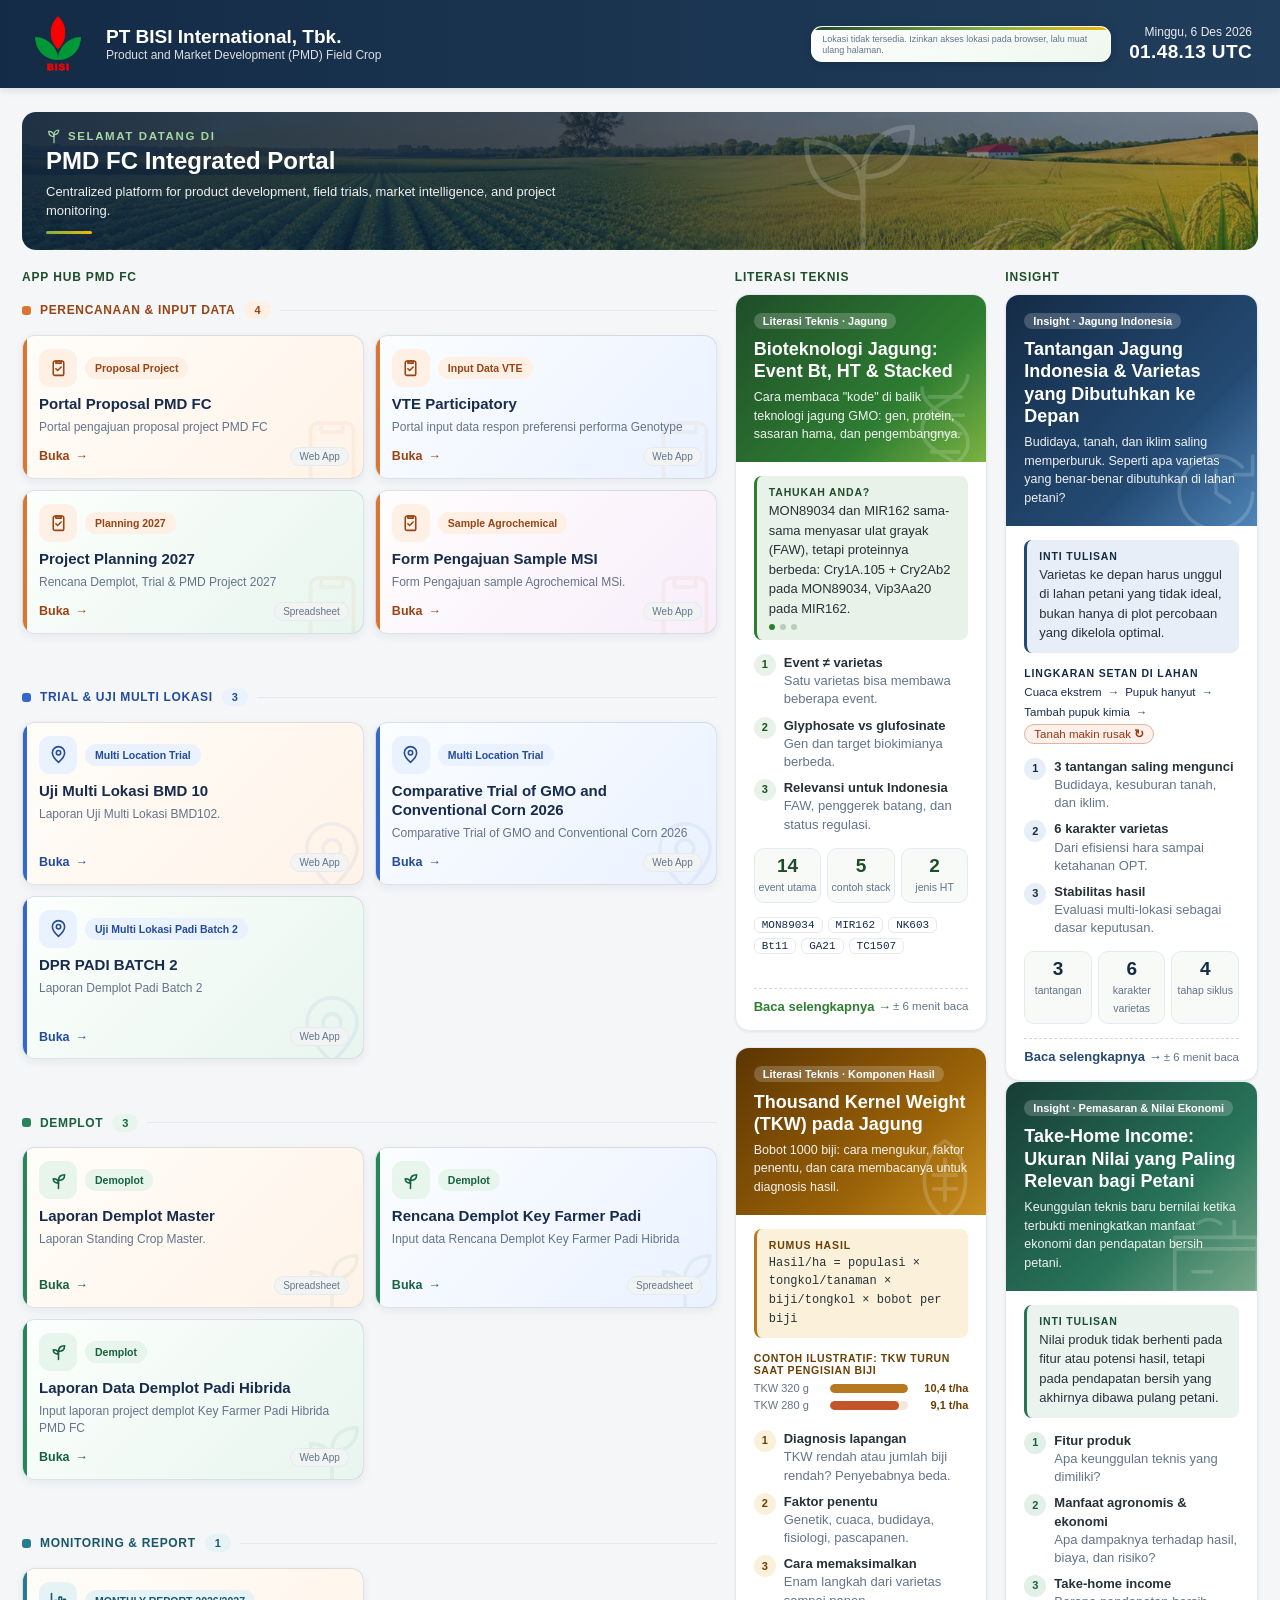
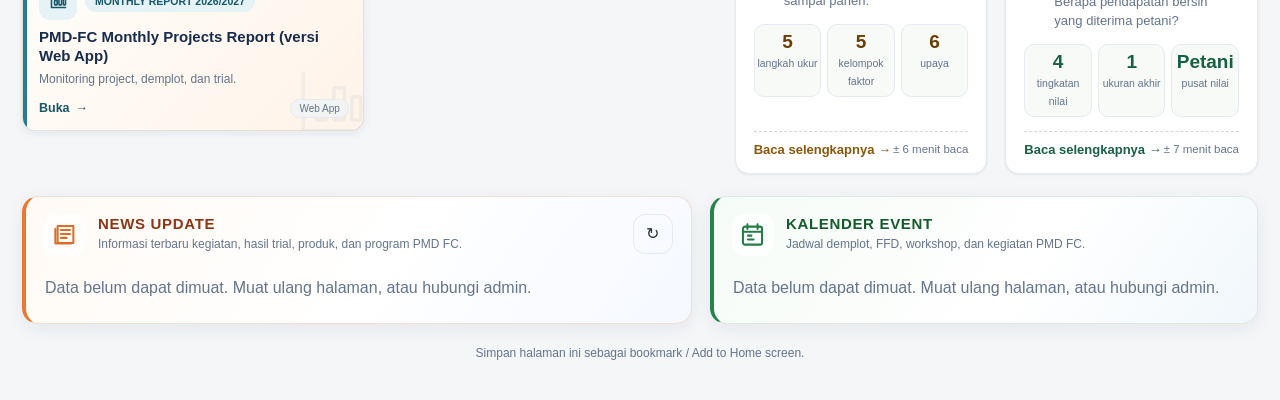
==== commit 87cd2c52: "Update index.html" ====
--- a/index.html
+++ b/index.html
@@ -861,6 +861,86 @@
   }
 </style>
 
+
+<style id="apphub-card-refinement">
+/* Penyempurnaan App HUB: kartu lebih ringkas dan panel Literasi/Insight lebih lega. */
+@media (min-width: 1500px) {
+  .layout {
+    grid-template-columns:
+      minmax(0, .88fr)
+      minmax(350px, 1.08fr)
+      minmax(370px, 1.14fr);
+  }
+}
+@media (min-width: 901px) and (max-width: 1499px) {
+  .lt-wrap {
+    grid-template-columns: minmax(0, 1.6fr) minmax(0, 1fr);
+  }
+}
+#p-dash .grp-grid {
+  gap: 11px;
+}
+#p-dash a.card {
+  min-height: 132px;
+  padding: 13px 14px 12px 16px;
+  gap: 6px;
+  border-radius: 13px;
+}
+#p-dash .ico {
+  width: 38px;
+  height: 38px;
+  flex-basis: 38px;
+  border-radius: 11px;
+}
+#p-dash .ico svg {
+  width: 21px;
+  height: 21px;
+}
+#p-dash .card b {
+  font-size: 15px;
+  line-height: 1.28;
+}
+#p-dash .card span.d {
+  font-size: 12px;
+  line-height: 1.4;
+}
+#p-dash .c-head {
+  gap: 8px;
+}
+
+/* Setiap kartu memakai pasangan warna lembut yang berbeda. */
+#p-dash .grp-grid > a.card:nth-child(6n+1) {
+  background: linear-gradient(135deg, #fffdf9 0%, #fff3e8 100%);
+}
+#p-dash .grp-grid > a.card:nth-child(6n+2) {
+  background: linear-gradient(135deg, #fbfdff 0%, #eaf2ff 100%);
+}
+#p-dash .grp-grid > a.card:nth-child(6n+3) {
+  background: linear-gradient(135deg, #fcfffd 0%, #e8f5ee 100%);
+}
+#p-dash .grp-grid > a.card:nth-child(6n+4) {
+  background: linear-gradient(135deg, #fffdfd 0%, #f7eefa 100%);
+}
+#p-dash .grp-grid > a.card:nth-child(6n+5) {
+  background: linear-gradient(135deg, #fbffff 0%, #e5f4f4 100%);
+}
+#p-dash .grp-grid > a.card:nth-child(6n) {
+  background: linear-gradient(135deg, #fffefa 0%, #f5f0df 100%);
+}
+#p-dash .grp-grid > a.card {
+  border-color: rgba(115, 132, 153, .22);
+}
+#p-dash .grp-grid > a.card:hover,
+#p-dash .grp-grid > a.card:focus-visible {
+  border-color: var(--ac);
+}
+@media (max-width: 620px) {
+  #p-dash a.card {
+    min-height: 132px;
+  }
+}
+</style>
+
 </head>
 <body>
 <header><img class="logo" alt="BISI" src="[data-uri]"><div><h1>PT BISI International, Tbk.</h1><small>Product and Market Development (PMD) Field Crop</small></div><section id="p-weather" class="wxc" aria-label="Cuaca setempat">
@@ -895,7 +975,7 @@
   const APPS = [
     { nama: 'Portal Proposal PMD FC', grup: 'plan', ket: 'Portal pengajuan proposal project PMD FC', tag: 'Proposal Project', url: 'https://script.google.com/macros/s/AKfycbw8VQLrYA70jDOc_wzfs2u55NpFUB7nK4u2bQtHSfzO5F_-a5Plra8ahTwR_trVQfNXEg/exec' },
     { nama: 'Uji Multi Lokasi BMD 10', grup: 'trial', ket: 'Laporan Uji Multi Lokasi BMD102.', tag: 'Multi Location Trial', url: 'https://script.google.com/macros/s/AKfycbwsVAyHxrf4s-VN17tb5ppWHX9GflR2W0AwqqZmWoXdTMHNjUpXffadgX9idz6mLTW_/exec' },
-    { nama: 'Uji Multi Lokasi GMO vs Conventional Corn 2026', grup: 'trial', ket: 'Comparative Trial of GMO and Conventional Corn 2026', tag: 'Multi Location Trial', url: 'https://script.google.com/macros/s/AKfycbxqj8nY8qYC9ntCbrlLSY36_VIWw4-jKU1eXSvX1OxvYwTTvQvcJeNel4KXfazfHdfJxw/exec' },
+    { nama: 'Comparative Trial of GMO and Conventional Corn 2026', grup: 'trial', ket: 'Comparative Trial of GMO and Conventional Corn 2026', tag: 'Multi Location Trial', url: 'https://script.google.com/macros/s/AKfycbxqj8nY8qYC9ntCbrlLSY36_VIWw4-jKU1eXSvX1OxvYwTTvQvcJeNel4KXfazfHdfJxw/exec' },
     { nama: 'PMD-FC Monthly Projects Report (versi Web App)', grup: 'report', ket: 'Monitoring project, demplot, dan trial.', tag: 'MONTHLY REPORT 2026/2027', url: 'https://script.google.com/macros/s/AKfycbwjCkiVtG_NoqKsbqqjX8v7vM2oh2MAJvSy-NTBWrTbXct0STox7BF4tjfbiX6EgOym/exec' },
     { nama: 'Laporan Demplot Master', grup: 'demplot', ket: 'Laporan Standing Crop Master.', tag: 'Demoplot', url: 'https://docs.google.com/spreadsheets/d/1xDhiCtWnsQCTd6EtY7sJr-2mx8ruwqiVPIGGKgUhCEc/edit?gid=299302994#gid=299302994' },
     { nama: 'VTE Participatory', grup: 'plan', ket: 'Portal input data respon preferensi performa Genotype ', tag: 'Input Data VTE', url: 'https://script.google.com/macros/s/AKfycbzXIMOP52iKmFC0ENHE3UhFfPgTbvmJrZK37tAsKZvsid2SYnBp6ic3Z0FkabE7xjpEeA/exec' },
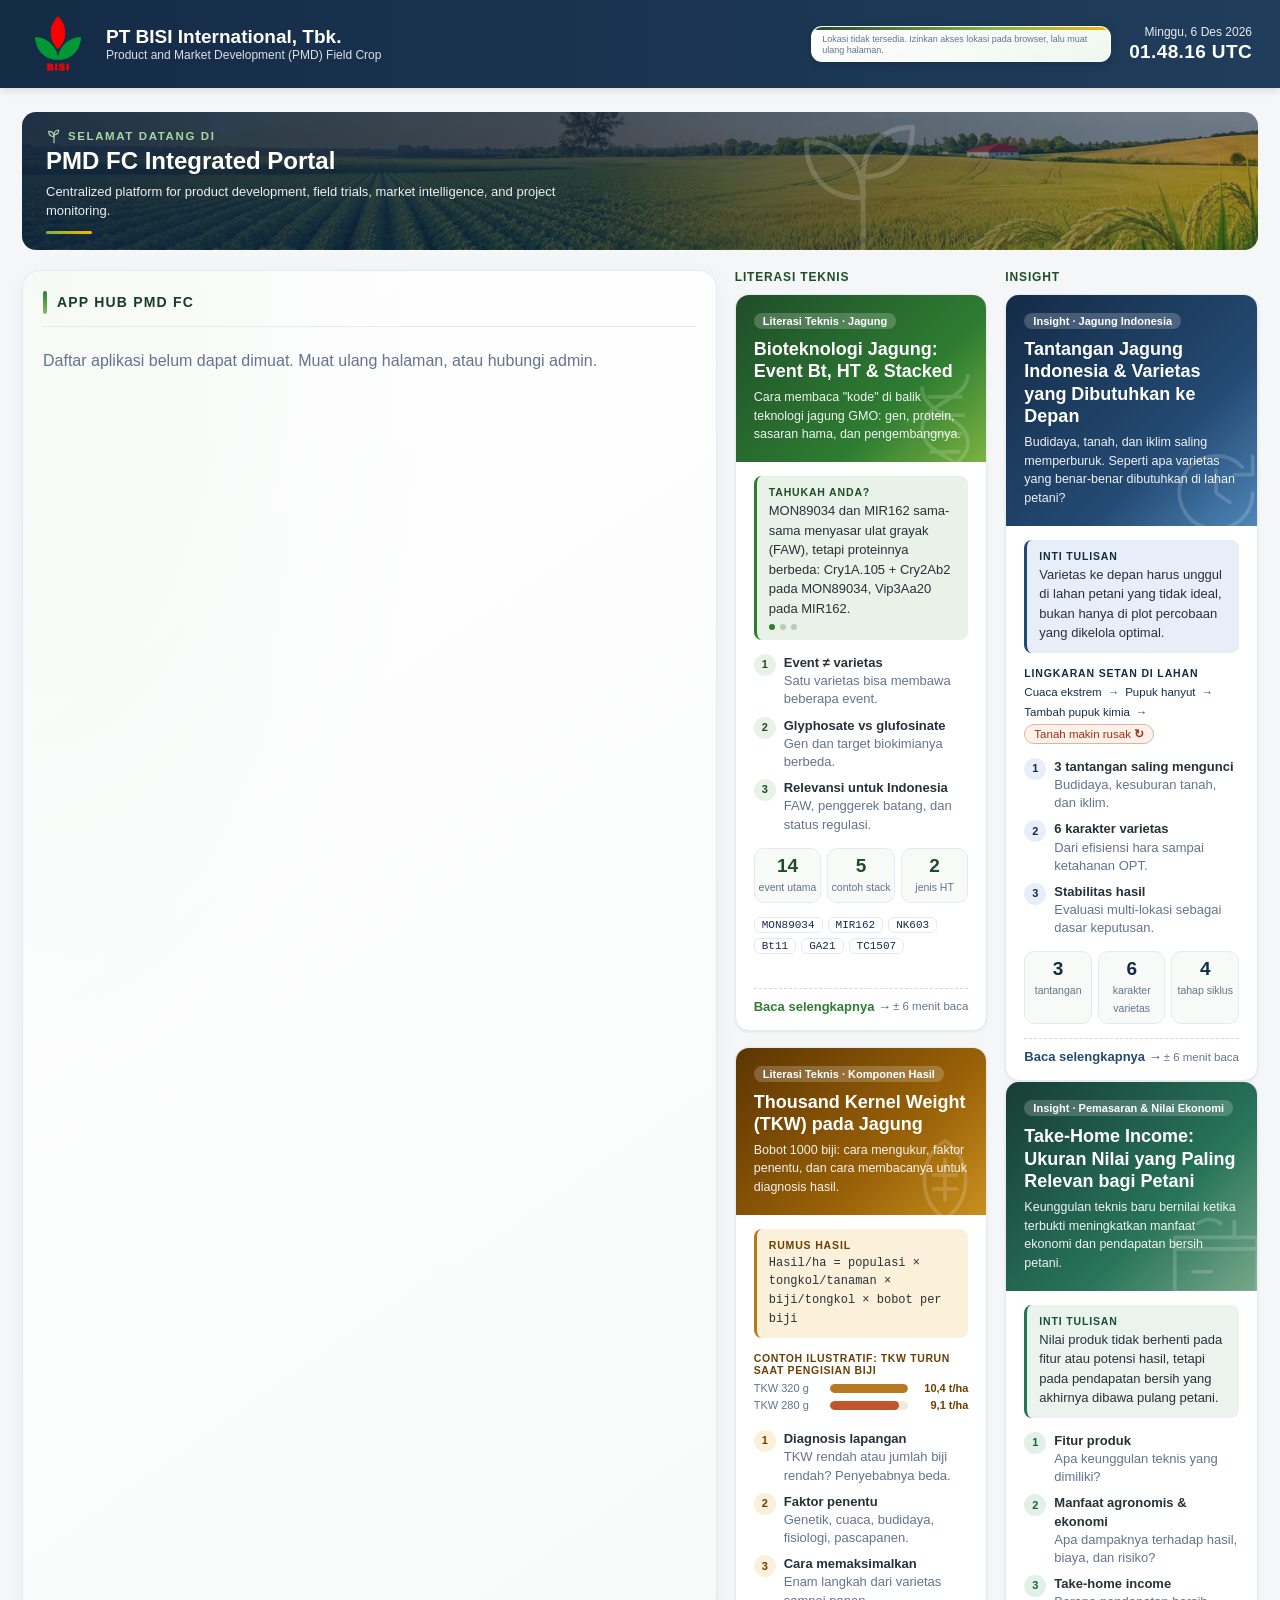
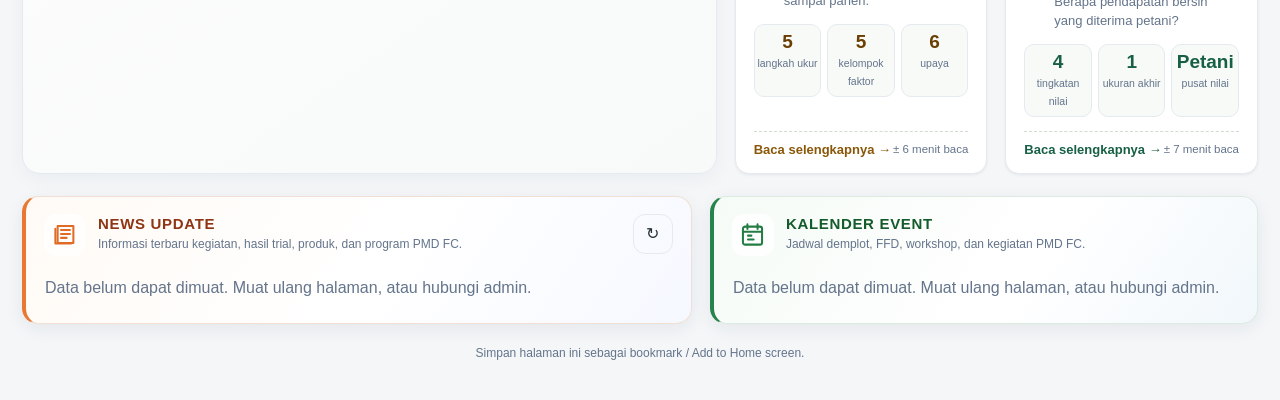
==== commit e8888d28: "Update index.html" ====
--- a/index.html
+++ b/index.html
@@ -686,6 +686,114 @@
   object-fit: contain;
   flex-shrink: 0;
 }
+
+
+/* ===== APP HUB PMD FC — VISUAL REFINEMENT =====
+   Panel pastel per kategori; kartu tetap putih agar kontras dan mudah dibaca.
+   CSS only: tidak mengubah data APPS, URL, struktur DOM, atau JavaScript.
+*/
+#p-dash {
+  padding: 20px;
+  border: 1px solid #e5eaf0;
+  border-radius: 18px;
+  background:
+    radial-gradient(ellipse at 4% 0%, rgba(46,125,50,.045), transparent 42%),
+    linear-gradient(145deg, #ffffff 0%, #f8faf9 100%);
+  box-shadow: 0 5px 20px rgba(25,42,65,.045);
+}
+#p-dash > .sec {
+  display: flex;
+  align-items: center;
+  gap: 10px;
+  margin: 0 0 17px;
+  padding: 0 0 12px;
+  border-bottom: 1px solid #e5eaf0;
+  color: #173d2a;
+  font-size: 14px;
+  letter-spacing: .085em;
+}
+#p-dash > .sec::before {
+  content: "";
+  width: 4px;
+  height: 23px;
+  border-radius: 5px;
+  background: linear-gradient(180deg, #2e7d32, #8dbb62);
+}
+#p-dash #list { gap: 18px; margin-top: 0; }
+
+#p-dash .grp {
+  position: relative;
+  padding: 15px 15px 16px;
+  border: 1px solid color-mix(in srgb, var(--ac) 17%, white);
+  border-radius: 16px;
+  background:
+    linear-gradient(135deg,
+      color-mix(in srgb, var(--ac-l) 72%, white) 0%,
+      color-mix(in srgb, var(--ac-l) 42%, white) 100%);
+  box-shadow: 0 3px 11px rgba(25,42,65,.035);
+}
+#p-dash .grp-h {
+  gap: 9px;
+  margin: 0 0 13px;
+  padding: 0 1px 10px;
+  color: var(--ac-d);
+  font-size: 12px;
+  letter-spacing: .075em;
+}
+#p-dash .grp-h::before {
+  width: 8px;
+  height: 21px;
+  border-radius: 4px;
+  background: linear-gradient(180deg, var(--ac), color-mix(in srgb, var(--ac) 55%, white));
+}
+#p-dash .grp-h::after {
+  height: 1px;
+  background: color-mix(in srgb, var(--ac) 22%, white);
+}
+#p-dash .grp-h em {
+  padding: 3px 10px;
+  border: 1px solid color-mix(in srgb, var(--ac) 15%, white);
+  background: rgba(255,255,255,.78);
+  color: var(--ac-d);
+  font-size: 10.5px;
+}
+#p-dash .grp-grid { gap: 12px; }
+
+#p-dash a.card {
+  border: 1px solid rgba(218,226,234,.95);
+  border-radius: 13px;
+  background: linear-gradient(145deg, #ffffff 0%, #ffffff 76%, color-mix(in srgb, var(--ac-l) 55%, white) 150%);
+  box-shadow: 0 3px 9px rgba(25,42,65,.065);
+}
+#p-dash a.card::before {
+  width: 4px;
+  opacity: .95;
+}
+#p-dash .ico {
+  border: 1px solid color-mix(in srgb, var(--ac) 12%, white);
+  box-shadow: 0 2px 5px color-mix(in srgb, var(--ac) 10%, transparent);
+}
+#p-dash .card b { color: #1b2d43; }
+#p-dash .card span.d { color: #64748b; }
+#p-dash .kind {
+  background: color-mix(in srgb, var(--ac-l) 55%, white);
+  border-color: color-mix(in srgb, var(--ac) 14%, white);
+  color: var(--ac-d);
+}
+#p-dash a.card:hover,
+#p-dash a.card:focus-visible {
+  background: #ffffff;
+  border-color: color-mix(in srgb, var(--ac) 48%, white);
+  box-shadow: 0 10px 23px color-mix(in srgb, var(--ac) 15%, transparent);
+}
+@media (max-width: 620px) {
+  #p-dash { padding: 14px; border-radius: 15px; }
+  #p-dash .grp { padding: 12px; border-radius: 13px; }
+}
+@media (prefers-reduced-motion: reduce) {
+  #p-dash .grp, #p-dash a.card { animation: none; transition: none; }
+}
+
 </style>
 <style id="hero-img">
 /* Gambar latar hero (tertanam). Untuk mengganti: tukar isi url(...) di bawah. */
@@ -861,86 +969,6 @@
   }
 </style>
 
-
-<style id="apphub-card-refinement">
-/* Penyempurnaan App HUB: kartu lebih ringkas dan panel Literasi/Insight lebih lega. */
-@media (min-width: 1500px) {
-  .layout {
-    grid-template-columns:
-      minmax(0, .88fr)
-      minmax(350px, 1.08fr)
-      minmax(370px, 1.14fr);
-  }
-}
-@media (min-width: 901px) and (max-width: 1499px) {
-  .lt-wrap {
-    grid-template-columns: minmax(0, 1.6fr) minmax(0, 1fr);
-  }
-}
-#p-dash .grp-grid {
-  gap: 11px;
-}
-#p-dash a.card {
-  min-height: 132px;
-  padding: 13px 14px 12px 16px;
-  gap: 6px;
-  border-radius: 13px;
-}
-#p-dash .ico {
-  width: 38px;
-  height: 38px;
-  flex-basis: 38px;
-  border-radius: 11px;
-}
-#p-dash .ico svg {
-  width: 21px;
-  height: 21px;
-}
-#p-dash .card b {
-  font-size: 15px;
-  line-height: 1.28;
-}
-#p-dash .card span.d {
-  font-size: 12px;
-  line-height: 1.4;
-}
-#p-dash .c-head {
-  gap: 8px;
-}
-
-/* Setiap kartu memakai pasangan warna lembut yang berbeda. */
-#p-dash .grp-grid > a.card:nth-child(6n+1) {
-  background: linear-gradient(135deg, #fffdf9 0%, #fff3e8 100%);
-}
-#p-dash .grp-grid > a.card:nth-child(6n+2) {
-  background: linear-gradient(135deg, #fbfdff 0%, #eaf2ff 100%);
-}
-#p-dash .grp-grid > a.card:nth-child(6n+3) {
-  background: linear-gradient(135deg, #fcfffd 0%, #e8f5ee 100%);
-}
-#p-dash .grp-grid > a.card:nth-child(6n+4) {
-  background: linear-gradient(135deg, #fffdfd 0%, #f7eefa 100%);
-}
-#p-dash .grp-grid > a.card:nth-child(6n+5) {
-  background: linear-gradient(135deg, #fbffff 0%, #e5f4f4 100%);
-}
-#p-dash .grp-grid > a.card:nth-child(6n) {
-  background: linear-gradient(135deg, #fffefa 0%, #f5f0df 100%);
-}
-#p-dash .grp-grid > a.card {
-  border-color: rgba(115, 132, 153, .22);
-}
-#p-dash .grp-grid > a.card:hover,
-#p-dash .grp-grid > a.card:focus-visible {
-  border-color: var(--ac);
-}
-@media (max-width: 620px) {
-  #p-dash a.card {
-    min-height: 132px;
-  }
-}
-</style>
-
 </head>
 <body>
 <header><img class="logo" alt="BISI" src="[data-uri]"><div><h1>PT BISI International, Tbk.</h1><small>Product and Market Development (PMD) Field Crop</small></div><section id="p-weather" class="wxc" aria-label="Cuaca setempat">
@@ -971,20 +999,9 @@
   <div id="list"></div>
   </section>
   <script>
-  // grup: 'trial' | 'demplot' | 'report' | 'plan'   (opsional: badge: 'Baru')
-  const APPS = [
-    { nama: 'Portal Proposal PMD FC', grup: 'plan', ket: 'Portal pengajuan proposal project PMD FC', tag: 'Proposal Project', url: 'https://script.google.com/macros/s/AKfycbw8VQLrYA70jDOc_wzfs2u55NpFUB7nK4u2bQtHSfzO5F_-a5Plra8ahTwR_trVQfNXEg/exec' },
-    { nama: 'Uji Multi Lokasi BMD 10', grup: 'trial', ket: 'Laporan Uji Multi Lokasi BMD102.', tag: 'Multi Location Trial', url: 'https://script.google.com/macros/s/AKfycbwsVAyHxrf4s-VN17tb5ppWHX9GflR2W0AwqqZmWoXdTMHNjUpXffadgX9idz6mLTW_/exec' },
-    { nama: 'Comparative Trial of GMO and Conventional Corn 2026', grup: 'trial', ket: 'Comparative Trial of GMO and Conventional Corn 2026', tag: 'Multi Location Trial', url: 'https://script.google.com/macros/s/AKfycbxqj8nY8qYC9ntCbrlLSY36_VIWw4-jKU1eXSvX1OxvYwTTvQvcJeNel4KXfazfHdfJxw/exec' },
-    { nama: 'PMD-FC Monthly Projects Report (versi Web App)', grup: 'report', ket: 'Monitoring project, demplot, dan trial.', tag: 'MONTHLY REPORT 2026/2027', url: 'https://script.google.com/macros/s/AKfycbwjCkiVtG_NoqKsbqqjX8v7vM2oh2MAJvSy-NTBWrTbXct0STox7BF4tjfbiX6EgOym/exec' },
-    { nama: 'Laporan Demplot Master', grup: 'demplot', ket: 'Laporan Standing Crop Master.', tag: 'Demoplot', url: 'https://docs.google.com/spreadsheets/d/1xDhiCtWnsQCTd6EtY7sJr-2mx8ruwqiVPIGGKgUhCEc/edit?gid=299302994#gid=299302994' },
-    { nama: 'VTE Participatory', grup: 'plan', ket: 'Portal input data respon preferensi performa Genotype ', tag: 'Input Data VTE', url: 'https://script.google.com/macros/s/AKfycbzXIMOP52iKmFC0ENHE3UhFfPgTbvmJrZK37tAsKZvsid2SYnBp6ic3Z0FkabE7xjpEeA/exec' },
-    { nama: 'Rencana Demplot Key Farmer Padi', grup: 'demplot', ket: 'Input data Rencana Demplot Key Farmer Padi Hibrida', tag: 'Demplot', url: 'https://docs.google.com/spreadsheets/d/1BVoO3831IUGtSJ1_qZ0tDSzMbiLkE5M5ZB6K9u6LcYs/edit?gid=1130820725#gid=1130820725' },
-    { nama: 'Laporan Data Demplot Padi Hibrida', grup: 'demplot', ket: 'Input laporan project demplot Key Farmer Padi Hibrida PMD FC', tag: 'Demplot', url: 'https://script.google.com/macros/s/AKfycby9qgp4bWvAd7rIepYiyd2vgMzA4fp4F_C_tGaSJOxxJVzUWJcYp45HEgDZzBRb-6L6/exec' },
-    { nama: 'Project Planning 2027', grup: 'plan', ket: 'Rencana Demplot, Trial & PMD Project 2027', tag: 'Planning 2027', url: 'https://docs.google.com/spreadsheets/d/12IMzJqdieSJS7rwpWIJ2zVcWjwngwd3tkB4D5IUKphQ/edit?gid=623540740#gid=623540740' },
-    { nama: 'Form Pengajuan Sample MSI', grup: 'plan', ket: 'Form Pengajuan sample Agrochemical MSi.', tag: 'Sample Agrochemical', url: 'https://script.google.com/macros/s/AKfycbzYpyzWzD2ehTWy6uZMwMiplJ1FlNypQxFvHecy9hJix7mKijY04SKxuAhLYB2HsbbQwA/exec' },
-    { nama: 'DPR PADI BATCH 2', grup: 'trial', ket: 'Laporan Demplot Padi Batch 2', tag: 'Uji Multi Lokasi Padi Batch 2', url: 'https://script.google.com/macros/s/AKfycbyjlUMvsUZvKJPAMw2a7WVm2JoCrVlPq4BfazIAIngxJDoMvMO6X5LMt4DKzdBmAY61nQ/exec' }
-  ];
+  // Daftar kartu dibaca dari Google Sheet (tab "apps") lewat Apps Script, lihat loadApps() di bawah.
+  // grup: 'plan' | 'trial' | 'demplot' | 'report' (selain itu masuk 'Lainnya')
+  let APPS = [];
 
   const GROUPS = [
     { k: 'plan',    t: 'Perencanaan & Input Data' },
@@ -1010,11 +1027,34 @@
   };
 
   const list = document.getElementById('list');
-  let n = 0;
+
+  // Rapikan baris dari Sheet: buang baris tanpa nama/URL valid, cocokkan grup (kode atau judul, tak peka huruf besar/kecil)
+  function normalizeApps(rows) {
+    return (rows || []).map(function (r) {
+      const g = String(r.grup || '').trim().toLowerCase();
+      const hit = GROUPS.filter(function (x) { return x.k === g || x.t.toLowerCase() === g; })[0];
+      return {
+        nama: String(r.nama || '').trim(),
+        grup: hit ? hit.k : 'lain',
+        ket: String(r.ket || '').trim(),
+        tag: String(r.tag || '').trim(),
+        url: /^https?:\/\//i.test(String(r.url || '').trim()) ? String(r.url).trim() : '',
+        badge: String(r.badge || '').trim()
+      };
+    }).filter(function (a) { return a.nama && a.url; });
+  }
+
+  function renderApps() {
+    list.textContent = '';
+    let n = 0;
+    if (!APPS.length) {
+      const p = document.createElement('p'); p.className = 'msg'; p.textContent = 'Memuat daftar aplikasi…';
+      list.appendChild(p);
+      return;
+    }
   GROUPS.forEach(function (g) {
     const items = APPS.filter(function (a) {
-      const key = GROUPS.some(function (x) { return x.k === a.grup; }) ? a.grup : 'lain';
-      return key === g.k;
+      return a.grup === g.k;
     });
     if (!items.length) return;
 
@@ -1042,7 +1082,7 @@
       const ico = document.createElement('span'); ico.className = 'ico';
       ico.innerHTML = SVG(g.k, '');
       const tag = document.createElement('span');
-      tag.className = 'tag'; tag.textContent = a.tag;
+      tag.className = 'tag'; tag.textContent = a.tag; if (!a.tag) tag.hidden = true;
       head.append(ico, tag);
       if (a.badge) { const bd = document.createElement('span'); bd.className = 'badge'; bd.textContent = a.badge; head.appendChild(bd); }
 
@@ -1064,6 +1104,8 @@
     wrap.append(hd, grid);
     list.appendChild(wrap);
   });
+  }
+  renderApps();
   </script>
 
   <div class="lt-wrap">
@@ -1357,11 +1399,30 @@
         renderNews(d.news || []);
         EVENTS = d.events || [];
         renderEvents();
+        // Daftar kartu dari tab "apps". Jika backend belum mengirim 'apps', kartu dari cache tetap dipakai.
+        if (Array.isArray(d.apps)) {
+          APPS = normalizeApps(d.apps);
+          try { localStorage.setItem('pmd_apps_cache', JSON.stringify(d.apps)); } catch (e) {}
+          renderApps();
+        }
       })
-      .catch(function () { setMsg('Data belum dapat dimuat. Muat ulang halaman, atau hubungi admin.'); });
+      .catch(function () {
+        setMsg('Data belum dapat dimuat. Muat ulang halaman, atau hubungi admin.');
+        if (!APPS.length) {
+          list.textContent = '';
+          const p = document.createElement('p'); p.className = 'msg';
+          p.textContent = 'Daftar aplikasi belum dapat dimuat. Muat ulang halaman, atau hubungi admin.';
+          list.appendChild(p);
+        }
+      });
   }
 
   document.getElementById('reload').addEventListener('click', function () { setMsg('Memuat…'); load(); });
+  // Tampilkan kartu dari cache terakhir dulu (instan), lalu perbarui dari Sheet
+  try {
+    const cached = JSON.parse(localStorage.getItem('pmd_apps_cache') || 'null');
+    if (Array.isArray(cached)) { APPS = normalizeApps(cached); renderApps(); }
+  } catch (e) {}
   load();
   </script>
 
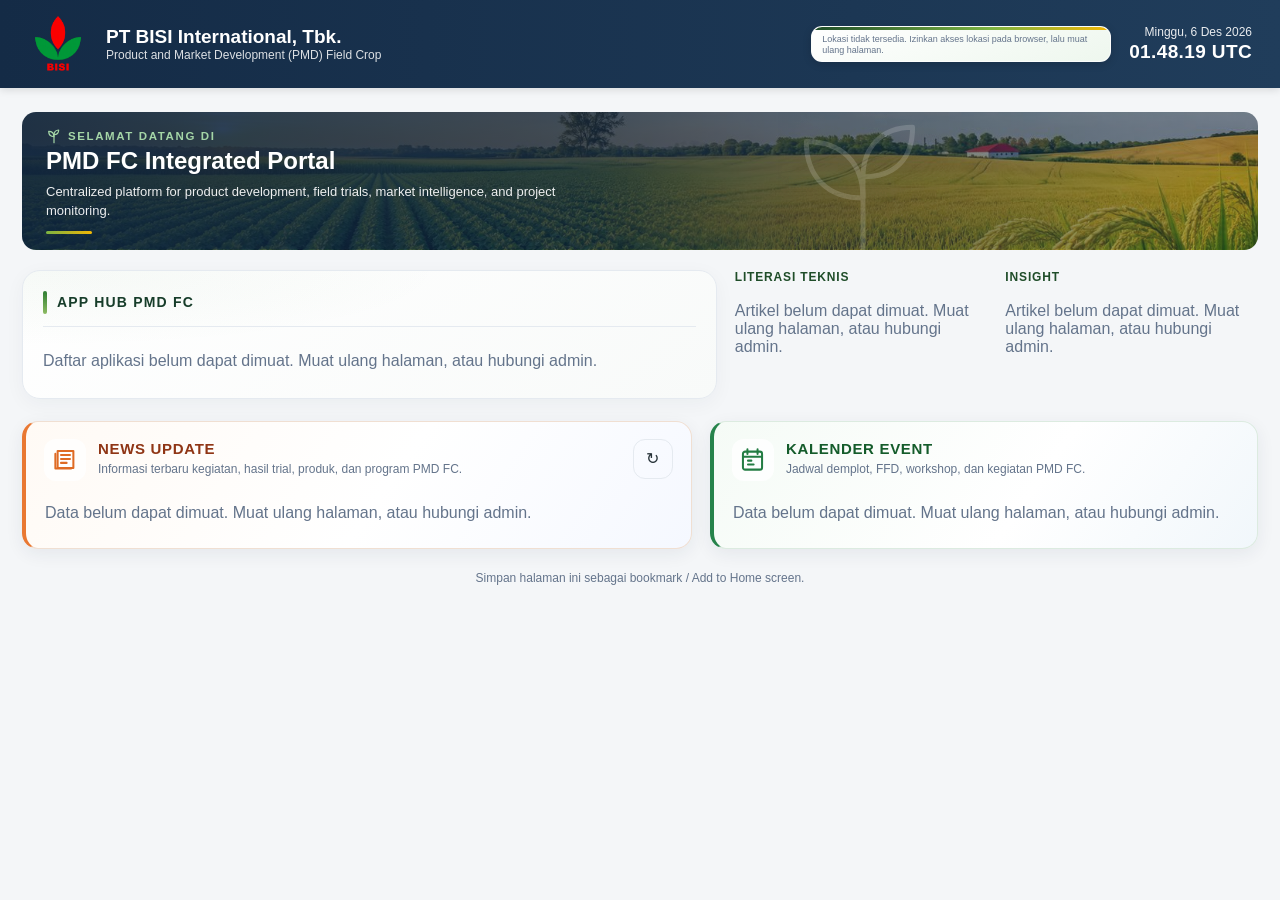
==== commit 60c5bae1: "Update index.html" ====
--- a/index.html
+++ b/index.html
@@ -969,6 +969,58 @@
   }
 </style>
 
+<style id="artikel-theme">
+/* Palet artikel (Literasi Teknis & Insight). Dipilih lewat kolom "warna" di Sheet. */
+[data-c="hijau"]{--c1:#1f4d29;--c2:#2e7d32;--c3:#7cb342;--soft:#e8f2e8}
+[data-c="emas"]{--c1:#5c3503;--c2:#9a6208;--c3:#c8901f;--soft:#fbf0d9}
+[data-c="biru"]{--c1:#142b46;--c2:#244a73;--c3:#4f86b8;--soft:#e8eef7}
+[data-c="teal"]{--c1:#173d35;--c2:#28745a;--c3:#78a88a;--soft:#eaf3ee}
+[data-c="ungu"]{--c1:#3b2a63;--c2:#6d4aa8;--c3:#a58bd6;--soft:#efe9f8}
+[data-c="oranye"]{--c1:#6b2a14;--c2:#c2552b;--c3:#e8975f;--soft:#fdece1}
+.lt[data-c]:hover,.lt[data-c]:focus-visible{border-color:var(--c2);box-shadow:0 6px 18px color-mix(in srgb,var(--c2) 26%,transparent)}
+.lt[data-c] .lt-top{background:linear-gradient(135deg,var(--c1),var(--c2) 62%,var(--c3))}
+.lt[data-c] .lt-fact{background:var(--soft);border-left-color:var(--c2)}
+.lt[data-c] .lt-fact small{color:var(--c1)}
+.lt[data-c] .lt-fact p{min-height:0}
+.lt[data-c] .lt-pts li b{background:var(--soft);color:var(--c1)}
+.lt[data-c] .lt-stats b{color:var(--c1)}
+.lt[data-c] .lt-stats div{background:color-mix(in srgb,var(--soft) 45%,#fff)}
+.lt[data-c] .lt-go{color:var(--c2)}
+.lit-modal[data-c] .lit-bar{background:linear-gradient(90deg,var(--c1),var(--c2))}
+.art{--brand:var(--c2);--brand-soft:var(--soft)}
+.art .lit-nav button.on{background:var(--c2);border-color:var(--c2);color:#fff}
+.art-hero{position:relative;overflow:hidden;margin:18px 0 8px;padding:28px 26px 24px;border-radius:16px;color:#fff;background:linear-gradient(135deg,var(--c1),var(--c2) 62%,var(--c3));box-shadow:0 8px 22px color-mix(in srgb,var(--c1) 28%,transparent)}
+.art-wm{position:absolute;right:-12px;bottom:-30px;width:180px;height:180px;opacity:.14;pointer-events:none}
+.art-tag{display:inline-block;padding:3px 12px;border-radius:999px;background:rgba(255,255,255,.2);font-size:11.5px;font-weight:600;letter-spacing:.03em}
+.art-hero h1{position:relative;margin:12px 0 8px;color:#fff;font-size:clamp(1.5rem,4.2vw,2.1rem)}
+.art-sum{position:relative;max-width:62ch;margin:0;opacity:.95}
+.art-by{position:relative;margin:14px 0 0;font-size:12.5px;opacity:.85}
+.art-body{padding:2px 2px 0}
+.art-body h2{display:flex;align-items:center;gap:10px;margin:34px 0 12px;padding-bottom:9px;border-bottom:1px solid var(--line);font-size:1.3rem;color:var(--c1);scroll-margin-top:112px}
+.art-body h2::before{content:"";flex:none;width:6px;height:24px;border-radius:4px;background:linear-gradient(180deg,var(--c2),var(--c3))}
+.art-body h3{margin:24px 0 8px;font-size:1.08rem;color:var(--c2)}
+.art-body h4{margin:18px 0 6px;font-size:.98rem;color:var(--c1)}
+.art-body ul,.art-body ol{margin:0 0 1.1em;padding-left:1.3em}
+.art-body ul{list-style:none;padding-left:0}
+.art-body ul li{position:relative;margin-bottom:.5em;padding-left:20px}
+.art-body ul li::before{content:"";position:absolute;left:4px;top:.68em;width:7px;height:7px;border-radius:50%;background:var(--c3)}
+.art-body ol li{margin-bottom:.5em;padding-left:4px}
+.art-body ol li::marker{color:var(--c2);font-weight:700}
+.art-body a{color:var(--c2);font-weight:600}
+.art-body code{padding:1px 6px;border-radius:6px;background:var(--soft);color:var(--c1)}
+.art-body hr{border:0;border-top:1px solid var(--line);margin:24px 0}
+.art-note{margin:16px 0;padding:13px 16px;border-left:4px solid var(--c2);border-radius:0 12px 12px 0;background:var(--soft);font-size:.94rem}
+.art-note p{margin:0 0 .5em}.art-note p:last-child{margin:0}
+.art-note strong:first-child{display:block;margin-bottom:2px;color:var(--c1)}
+.art-tw{margin:14px 0 18px;overflow-x:auto;border:1px solid var(--line);border-radius:12px;background:#fff}
+.art-tw table{width:100%;min-width:520px;border-collapse:collapse;font-size:.92rem}
+.art-tw th{padding:10px 12px;background:var(--soft);color:var(--c1);text-align:left;font-size:.78rem;letter-spacing:.04em;text-transform:uppercase}
+.art-tw td{padding:10px 12px;border-top:1px solid var(--line);vertical-align:top}
+.art-tw tbody tr:nth-child(even){background:#fafbfa}
+.art-tw td:first-child{font-weight:700;color:var(--c1)}
+@media(max-width:680px){.art-tw{overflow:visible}.art-tw table{min-width:0}.art-hero{padding:22px 18px 20px}}
+</style>
+
 </head>
 <body>
 <header><img class="logo" alt="BISI" src="[data-uri]"><div><h1>PT BISI International, Tbk.</h1><small>Product and Market Development (PMD) Field Crop</small></div><section id="p-weather" class="wxc" aria-label="Cuaca setempat">
@@ -1109,155 +1161,8 @@
   </script>
 
   <div class="lt-wrap">
-  <section id="p-lit" class="pane">
-    <h3 class="sec">Literasi Teknis</h3>
-    <div class="lt-stack">
-    <div class="lt" id="lt-open" role="button" tabindex="0" aria-haspopup="dialog" aria-controls="lit-modal" aria-label="Buka Literasi Bioteknologi Jagung">
-      <div class="lt-top">
-        <svg class="lt-wm" viewBox="0 0 24 24" fill="none" stroke="#fff" stroke-width=".8" stroke-linecap="round" stroke-linejoin="round" aria-hidden="true"><path d="M7 3c0 6 10 6 10 12s-10 6-10 12"/><path d="M17 3c0 6-10 6-10 12s10 6 10 12" transform="translate(0 -3)"/><path d="M8.5 6h7M8 10h8M8.5 14h7M9 18h6" transform="translate(0 -1)"/></svg>
-        <span class="tag">Literasi Teknis · Jagung</span>
-        <h4>Bioteknologi Jagung: Event Bt, HT &amp; Stacked</h4>
-        <p>Cara membaca "kode" di balik teknologi jagung GMO: gen, protein, sasaran hama, dan pengembangnya.</p>
-      </div>
-      <div class="lt-body">
-        <div class="lt-fact" aria-hidden="true">
-          <small>Tahukah Anda?</small>
-          <p id="lt-fact-text"></p>
-          <div class="lt-dots" id="lt-dots"><i class="on"></i><i></i><i></i></div>
-        </div>
-        <ul class="lt-pts">
-          <li><b>1</b><span><strong>Event &#8800; varietas</strong>Satu varietas bisa membawa beberapa event.</span></li>
-          <li><b>2</b><span><strong>Glyphosate vs glufosinate</strong>Gen dan target biokimianya berbeda.</span></li>
-          <li><b>3</b><span><strong>Relevansi untuk Indonesia</strong>FAW, penggerek batang, dan status regulasi.</span></li>
-        </ul>
-        <div class="lt-stats">
-          <div><b>14</b><span>event utama</span></div>
-          <div><b>5</b><span>contoh stack</span></div>
-          <div><b>2</b><span>jenis HT</span></div>
-        </div>
-        <div class="lt-chips" aria-hidden="true"><span>MON89034</span><span>MIR162</span><span>NK603</span><span>Bt11</span><span>GA21</span><span>TC1507</span></div>
-        <div class="lt-go"><span>Baca selengkapnya &rarr;</span><small>&plusmn; 6 menit baca</small></div>
-      </div>
-    </div>
-    <div class="lt tkw" id="tkw-open" role="button" tabindex="0" aria-haspopup="dialog" aria-controls="tkw-modal" aria-label="Buka Literasi Thousand Kernel Weight pada Jagung">
-      <div class="lt-top">
-        <svg class="lt-wm" viewBox="0 0 24 24" fill="none" stroke="#fff" stroke-width=".8" stroke-linecap="round" stroke-linejoin="round" aria-hidden="true"><path d="M12 3c3 2 4.5 5 4.5 8.5S15 18 12 20c-3-2-4.5-5-4.5-8.5S9 5 12 3z"/><path d="M12 7v9"/><path d="M9.5 10.5h5M9.5 13.5h5"/></svg>
-        <span class="tag">Literasi Teknis &middot; Komponen Hasil</span>
-        <h4>Thousand Kernel Weight (TKW) pada Jagung</h4>
-        <p>Bobot 1000 biji: cara mengukur, faktor penentu, dan cara membacanya untuk diagnosis hasil.</p>
-      </div>
-      <div class="lt-body">
-        <div class="lt-fact" aria-hidden="true">
-          <small>Rumus hasil</small>
-          <p class="mono">Hasil/ha = populasi &times; tongkol/tanaman &times; biji/tongkol &times; bobot per biji</p>
-        </div>
-        <div class="lt-bars" aria-hidden="true">
-          <small>Contoh ilustratif: TKW turun saat pengisian biji</small>
-          <div class="r"><span>TKW 320 g</span><em><i style="width:100%"></i></em><b>10,4 t/ha</b></div>
-          <div class="r"><span>TKW 280 g</span><em><i class="lo" style="width:87.5%"></i></em><b>9,1 t/ha</b></div>
-        </div>
-        <ul class="lt-pts">
-          <li><b>1</b><span><strong>Diagnosis lapangan</strong>TKW rendah atau jumlah biji rendah? Penyebabnya beda.</span></li>
-          <li><b>2</b><span><strong>Faktor penentu</strong>Genetik, cuaca, budidaya, fisiologi, pascapanen.</span></li>
-          <li><b>3</b><span><strong>Cara memaksimalkan</strong>Enam langkah dari varietas sampai panen.</span></li>
-        </ul>
-        <div class="lt-stats">
-          <div><b>5</b><span>langkah ukur</span></div>
-          <div><b>5</b><span>kelompok faktor</span></div>
-          <div><b>6</b><span>upaya</span></div>
-        </div>
-        <div class="lt-go"><span>Baca selengkapnya &rarr;</span><small>&plusmn; 6 menit baca</small></div>
-      </div>
-    </div>
-    </div>
-  </section>
-  <script>
-  (function () {
-    var facts = [
-      'MON89034 dan MIR162 sama-sama menyasar ulat grayak (FAW), tetapi proteinnya berbeda: Cry1A.105 + Cry2Ab2 pada MON89034, Vip3Aa20 pada MIR162.',
-      'Toleran glyphosate dan toleran glufosinate adalah dua hal berbeda: yang satu melindungi enzim EPSPS, yang lain menetralkan glufosinate lewat PAT/BAR.',
-      'Event bukan nama varietas atau merek benih. Beberapa event bisa digabung dalam satu varietas, yang disebut stacked events.'
-    ];
-    var p = document.getElementById('lt-fact-text'), dots = document.querySelectorAll('#lt-dots i'), i = 0;
-    if (!p) return;
-    function show(n) {
-      p.textContent = facts[n];
-      for (var k = 0; k < dots.length; k++) dots[k].className = k === n ? 'on' : '';
-    }
-    show(0);
-    if (window.matchMedia && matchMedia('(prefers-reduced-motion: reduce)').matches) return;
-    setInterval(function () {
-      p.classList.add('fade');
-      setTimeout(function () { i = (i + 1) % facts.length; show(i); p.classList.remove('fade'); }, 250);
-    }, 7000);
-  })();
-  </script>
-
-  <section id="p-ins" class="pane">
-    <h3 class="sec">Insight</h3>
-    <div class="lt ins" id="ins-open" role="button" tabindex="0" aria-haspopup="dialog" aria-controls="ins-modal" aria-label="Buka Insight: Tantangan Jagung Indonesia">
-      <div class="lt-top">
-        <svg class="lt-wm" viewBox="0 0 24 24" fill="none" stroke="#fff" stroke-width=".8" stroke-linecap="round" stroke-linejoin="round" aria-hidden="true"><path d="M20 12a8 8 0 1 1-2.3-5.7"/><path d="M20 4v4h-4"/><path d="M12 7v5l3 2"/></svg>
-        <span class="tag">Insight · Jagung Indonesia</span>
-        <h4>Tantangan Jagung Indonesia &amp; Varietas yang Dibutuhkan ke Depan</h4>
-        <p>Budidaya, tanah, dan iklim saling memperburuk. Seperti apa varietas yang benar-benar dibutuhkan di lahan petani?</p>
-      </div>
-      <div class="lt-body">
-        <div class="lt-fact" aria-hidden="true">
-          <small>Inti tulisan</small>
-          <p>Varietas ke depan harus unggul di lahan petani yang tidak ideal, bukan hanya di plot percobaan yang dikelola optimal.</p>
-        </div>
-        <div class="lt-loop" aria-hidden="true">
-          <small>Lingkaran setan di lahan</small>
-          <ol><li>Cuaca ekstrem</li><li>Pupuk hanyut</li><li>Tambah pupuk kimia</li><li>Tanah makin rusak</li></ol>
-        </div>
-        <ul class="lt-pts">
-          <li><b>1</b><span><strong>3 tantangan saling mengunci</strong>Budidaya, kesuburan tanah, dan iklim.</span></li>
-          <li><b>2</b><span><strong>6 karakter varietas</strong>Dari efisiensi hara sampai ketahanan OPT.</span></li>
-          <li><b>3</b><span><strong>Stabilitas hasil</strong>Evaluasi multi-lokasi sebagai dasar keputusan.</span></li>
-        </ul>
-        <div class="lt-stats">
-          <div><b>3</b><span>tantangan</span></div>
-          <div><b>6</b><span>karakter varietas</span></div>
-          <div><b>4</b><span>tahap siklus</span></div>
-        </div>
-        <div class="lt-go"><span>Baca selengkapnya &rarr;</span><small>&plusmn; 6 menit baca</small></div>
-      </div>
-    </div>
-
-    <div class="ins-stack">
-      <div class="lt ins ins-income" id="income-open" role="button" tabindex="0"
-           aria-haspopup="dialog" aria-controls="income-modal"
-           aria-label="Buka Insight: Take-Home Income">
-        <div class="lt-top">
-          <svg class="lt-wm" viewBox="0 0 24 24" fill="none" stroke="#fff" stroke-width=".8" stroke-linecap="round" stroke-linejoin="round" aria-hidden="true">
-            <path d="M3 7.5h18v12H3z"/><path d="M3 10h18"/><path d="M7 15h4"/><path d="M16 4v3.5"/>
-            <path d="M8 4.5c1.5-1.2 3.5-1.2 5 0"/>
-          </svg>
-          <span class="tag">Insight · Pemasaran &amp; Nilai Ekonomi</span>
-          <h4>Take-Home Income: Ukuran Nilai yang Paling Relevan bagi Petani</h4>
-          <p>Keunggulan teknis baru bernilai ketika terbukti meningkatkan manfaat ekonomi dan pendapatan bersih petani.</p>
-        </div>
-        <div class="lt-body">
-          <div class="lt-fact" aria-hidden="true">
-            <small>Inti tulisan</small>
-            <p>Nilai produk tidak berhenti pada fitur atau potensi hasil, tetapi pada pendapatan bersih yang akhirnya dibawa pulang petani.</p>
-          </div>
-          <ul class="lt-pts">
-            <li><b>1</b><span><strong>Fitur produk</strong>Apa keunggulan teknis yang dimiliki?</span></li>
-            <li><b>2</b><span><strong>Manfaat agronomis &amp; ekonomi</strong>Apa dampaknya terhadap hasil, biaya, dan risiko?</span></li>
-            <li><b>3</b><span><strong>Take-home income</strong>Berapa pendapatan bersih yang diterima petani?</span></li>
-          </ul>
-          <div class="lt-stats">
-            <div><b>4</b><span>tingkatan nilai</span></div>
-            <div><b>1</b><span>ukuran akhir</span></div>
-            <div><b>Petani</b><span>pusat nilai</span></div>
-          </div>
-          <div class="lt-go"><span>Baca selengkapnya &rarr;</span><small>&plusmn; 7 menit baca</small></div>
-        </div>
-      </div>
-    </div>
-  </section>
+  <section id="p-lit" class="pane"><h3 class="sec">Literasi Teknis</h3><div class="lt-stack" id="lit-stack"><p class="msg">Memuat artikel…</p></div></section>
+  <section id="p-ins" class="pane"><h3 class="sec">Insight</h3><div class="lt-stack" id="ins-stack"><p class="msg">Memuat artikel…</p></div></section>
   </div>
 
   <div class="updates-row">
@@ -1405,8 +1310,10 @@
           try { localStorage.setItem('pmd_apps_cache', JSON.stringify(d.apps)); } catch (e) {}
           renderApps();
         }
+        if (window.setArtikel) window.setArtikel(d.artikel_error ? null : d.artikel, false, d.artikel_error);
       })
       .catch(function () {
+        if (window.artikelFail) window.artikelFail();
         setMsg('Data belum dapat dimuat. Muat ulang halaman, atau hubungi admin.');
         if (!APPS.length) {
           list.textContent = '';
@@ -1620,758 +1527,184 @@
   <footer>Simpan halaman ini sebagai bookmark / Add to Home screen.</footer>
 </main>
 
-<!-- ====== LITERASI BIOTEKNOLOGI JAGUNG: isi ada di dalam halaman ini (dibuka dari kartu "Literasi Teknis") ====== -->
-<div id="lit-modal" class="lit-modal" role="dialog" aria-modal="true" aria-labelledby="lit-modal-title" aria-hidden="true">
-  <div class="lit-sheet" id="lit-sheet">
-    <div class="lit-bar"><b id="lit-modal-title">Literasi Teknis · Bioteknologi Jagung</b><button type="button" id="lit-close">&#10005; Tutup</button></div>
-    <div class="lit" id="lit-gmo">
-
-<div class="lit-hero">
-  <div class="lit-eyebrow">Literasi Teknis · Jagung (<i>Zea mays</i> L.)</div>
-  <h1>Bioteknologi Jagung: Event Bt, HT, dan Stacked</h1>
-  <p>Ringkasan event GMO jagung utama: gen, protein, sasaran biologis, dan pengembangnya. Disusun sebagai referensi awal, bukan daftar lengkap seluruh event dunia.</p>
-</div>
-
-<nav class="lit-nav" aria-label="Navigasi halaman">
-  <button data-t="ringkas" class="on">Ringkasan</button>
-  <button data-t="istilah">Istilah</button>
-  <button data-t="katalog">Katalog Event</button>
-  <button data-t="herbisida">Glyphosate vs Glufosinate</button>
-  <button data-t="stack">Stacked</button>
-  <button data-t="indonesia">Indonesia</button>
-  <button data-t="catatan">Catatan</button>
-  <button data-t="rujukan">Rujukan</button>
-</nav>
-
-<section id="ringkas">
-  <h2>Ringkasan</h2>
-  <div class="lit-grid lit-key">
-    <div class="lit-card"><span class="num">1</span><h3>Event ≠ varietas</h3><p>Event adalah satu kejadian transformasi genetik dengan karakter molekuler tertentu. Bukan nama varietas atau merek benih.</p></div>
-    <div class="lit-card"><span class="num">2</span><h3>Bt tidak seragam</h3><p>MON89034 dan MIR162 sama-sama menyasar Lepidoptera (termasuk FAW), tetapi proteinnya berbeda: Cry1A.105 + Cry2Ab2 vs Vip3Aa20.</p></div>
-    <div class="lit-card"><span class="num">3</span><h3>HT dibedakan per herbisida</h3><p><code>cp4 epsps</code>/<code>mepsps</code> untuk glyphosate; <code>pat</code>/<code>bar</code> untuk glufosinate.</p></div>
-    <div class="lit-card"><span class="num">4</span><h3>Stack = gabungan sifat</h3><p>Beberapa event digabung dalam satu varietas, umumnya lewat persilangan konvensional.</p></div>
-  </div>
-  <div class="lit-note"><strong>Perlu diingat</strong>Nama perusahaan di halaman ini menunjukkan pengembang awal atau penerus portofolio, bukan bukti kepemilikan paten, lisensi eksklusif, atau izin budidaya di Indonesia.</div>
-</section>
-
-<section id="istilah">
-  <h2>Istilah dasar</h2>
-  <div class="lit-grid">
-    <div class="lit-card"><h3>Event</h3><p>Identitas spesifik hasil transformasi genetik.</p></div>
-    <div class="lit-card"><h3>IR · Insect Resistance</h3><p>Ketahanan terhadap hama serangga tertentu.</p></div>
-    <div class="lit-card"><h3>HT · Herbicide Tolerance</h3><p>Toleransi tanaman terhadap herbisida tertentu.</p></div>
-    <div class="lit-card"><h3>Bt · Cry · Vip</h3><p>Bt = <i>Bacillus thuringiensis</i>. Cry (crystal protein) dan Vip (vegetative insecticidal protein) adalah dua kelompok protein insektisida yang berbeda.</p></div>
-    <div class="lit-card"><h3>RNAi</h3><p>Penekanan ekspresi gen target. Pada MON87411 dipakai untuk mengganggu gen <code>DvSnf7</code> pada corn rootworm.</p></div>
-    <div class="lit-card"><h3>Gen penanda</h3><p><code>pmi</code> adalah penanda seleksi transformasi, bukan pengendali hama.</p></div>
-  </div>
-</section>
-
-<section id="katalog">
-  <h2>Katalog event utama</h2>
-  <p class="lead">Cari atau saring berdasarkan sasaran. Efektivitas di lapangan tetap bergantung pada kerentanan populasi hama, ekspresi protein, dan lingkungan.</p>
-  <div class="lit-tools">
-    <input type="search" id="lit-q" placeholder="Cari event, gen, atau perusahaan…" aria-label="Cari event">
-  </div>
-  <div class="lit-chips" id="lit-f" role="group" aria-label="Saring sifat">
-    <button class="on" data-f="all">Semua</button>
-    <button data-f="lepi">Lepidoptera</button>
-    <button data-f="coleo">Coleoptera</button>
-    <button data-f="gly">Glyphosate</button>
-    <button data-f="glu">Glufosinate</button>
-  </div>
-  <div class="lit-tw" style="margin-top:12px">
-    <table id="lit-tbl">
-      <thead><tr><th>Event</th><th>Gen → protein/enzim</th><th>Sifat</th><th>Pengembang / portofolio</th></tr></thead>
-      <tbody>
-        <tr data-tag="lepi"><td>MON810</td><td data-l="Gen → protein"><span class="gene">cry1Ab</span> → Cry1Ab</td><td data-l="Sifat"><span class="b lepi">Lepidoptera</span><span class="sub">Terutama penggerek batang</span></td><td data-l="Pengembang">Monsanto → Bayer</td></tr>
-        <tr data-tag="lepi glu"><td>Bt11</td><td data-l="Gen → protein"><span class="gene">cry1Ab</span> → Cry1Ab<br><span class="gene">pat</span> → PAT</td><td data-l="Sifat"><span class="b lepi">Lepidoptera</span><span class="b glu">Glufosinate</span><span class="sub">Terutama penggerek batang</span></td><td data-l="Pengembang">Syngenta</td></tr>
-        <tr data-tag="lepi"><td>MON89034</td><td data-l="Gen → protein"><span class="gene">cry1A.105</span> → Cry1A.105<br><span class="gene">cry2Ab2</span> → Cry2Ab2</td><td data-l="Sifat"><span class="b lepi">Lepidoptera</span><span class="sub">Termasuk FAW yang rentan dan penggerek</span></td><td data-l="Pengembang">Monsanto → Bayer</td></tr>
-        <tr data-tag="lepi glu"><td>TC1507</td><td data-l="Gen → protein"><span class="gene">cry1F</span> → Cry1F<br><span class="gene">pat</span> → PAT</td><td data-l="Sifat"><span class="b lepi">Lepidoptera</span><span class="b glu">Glufosinate</span><span class="sub">Efektivitas terhadap FAW bisa turun pada populasi resisten</span></td><td data-l="Pengembang">Dow AgroSciences / DuPont → Corteva</td></tr>
-        <tr data-tag="lepi"><td>MIR162</td><td data-l="Gen → protein"><span class="gene">vip3Aa20</span> → Vip3Aa20<br><span class="gene">pmi</span> → PMI (penanda)</td><td data-l="Sifat"><span class="b lepi">Lepidoptera</span><span class="sub">Termasuk FAW; protein Vip, bukan Cry</span></td><td data-l="Pengembang">Syngenta</td></tr>
-        <tr data-tag="coleo glu"><td>DAS-59122-7</td><td data-l="Gen → protein"><span class="gene">cry34Ab1</span> + <span class="gene">cry35Ab1</span><br><span class="gene">pat</span> → PAT</td><td data-l="Sifat"><span class="b coleo">Coleoptera</span><span class="b glu">Glufosinate</span><span class="sub">Corn rootworm</span></td><td data-l="Pengembang">Dow AgroSciences / Pioneer → Corteva</td></tr>
-        <tr data-tag="coleo"><td>MIR604</td><td data-l="Gen → protein"><span class="gene">mcry3A</span> → mCry3A<br><span class="gene">pmi</span> → PMI (penanda)</td><td data-l="Sifat"><span class="b coleo">Coleoptera</span><span class="sub">Corn rootworm</span></td><td data-l="Pengembang">Syngenta</td></tr>
-        <tr data-tag="coleo"><td>5307</td><td data-l="Gen → protein"><span class="gene">ecry3.1Ab</span> → eCry3.1Ab<br><span class="gene">pmi</span> → PMI (penanda)</td><td data-l="Sifat"><span class="b coleo">Coleoptera</span><span class="sub">Corn rootworm</span></td><td data-l="Pengembang">Syngenta</td></tr>
-        <tr data-tag="coleo gly"><td>MON88017</td><td data-l="Gen → protein"><span class="gene">cry3Bb1</span> → Cry3Bb1<br><span class="gene">cp4 epsps</span> → CP4 EPSPS</td><td data-l="Sifat"><span class="b coleo">Coleoptera</span><span class="b gly">Glyphosate</span><span class="sub">Corn rootworm</span></td><td data-l="Pengembang">Monsanto → Bayer</td></tr>
-        <tr data-tag="coleo gly"><td>MON87411</td><td data-l="Gen → protein"><span class="gene">cry3Bb1</span> → Cry3Bb1<br><span class="gene">DvSnf7</span> → RNAi<br><span class="gene">cp4 epsps</span> → CP4 EPSPS</td><td data-l="Sifat"><span class="b coleo">Coleoptera</span><span class="b gly">Glyphosate</span><span class="sub">Corn rootworm; kombinasi protein Bt dan RNAi</span></td><td data-l="Pengembang">Monsanto → Bayer</td></tr>
-        <tr data-tag="gly"><td>NK603</td><td data-l="Gen → protein"><span class="gene">cp4 epsps</span> → CP4 EPSPS</td><td data-l="Sifat"><span class="b gly">Glyphosate</span></td><td data-l="Pengembang">Monsanto → Bayer</td></tr>
-        <tr data-tag="gly"><td>GA21</td><td data-l="Gen → protein"><span class="gene">mepsps</span> → EPSPS termodifikasi</td><td data-l="Sifat"><span class="b gly">Glyphosate</span></td><td data-l="Pengembang">Dikembangkan Monsanto; dipasarkan Syngenta (sifat Agrisure GT)</td></tr>
-        <tr data-tag="gly"><td>MON87427</td><td data-l="Gen → protein"><span class="gene">cp4 epsps</span> → CP4 EPSPS</td><td data-l="Sifat"><span class="b gly">Glyphosate</span><span class="sub">Ekspresi spesifik jaringan; mendukung produksi benih hibrida</span></td><td data-l="Pengembang">Monsanto → Bayer</td></tr>
-        <tr data-tag="glu"><td>T25</td><td data-l="Gen → protein"><span class="gene">pat</span> → PAT</td><td data-l="Sifat"><span class="b glu">Glufosinate</span><span class="sub">Bukan toleransi glyphosate</span></td><td data-l="Pengembang">AgrEvo / Aventis → Bayer</td></tr>
-      </tbody>
-    </table>
-    <div class="lit-empty" id="lit-none">Tidak ada event yang cocok.</div>
-  </div>
-  <div class="lit-note"><strong>Perbedaan Cry vs Vip dan pentingnya bioassay</strong>MON89034 dan MIR162 bisa memiliki sasaran FAW yang tumpang tindih, tetapi bukan protein yang sama. Perbedaan kelompok protein relevan untuk pengelolaan resistensi. Efektivitas kombinasi tidak boleh diasumsikan tanpa data bioassay lokal.</div>
-</section>
-
-<section id="herbisida">
-  <h2>Glyphosate vs glufosinate</h2>
-  <p class="lead">Dua jenis toleransi herbisida ini berbeda target biokimia dan gen.</p>
-  <div class="lit-cmp">
-    <div class="lit-card">
-      <h3><span class="b gly">Glyphosate</span></h3>
-      <dl>
-        <dt>Target herbisida</dt><dd>Enzim EPSPS (jalur shikimat, biosintesis asam amino aromatik)</dd>
-        <dt>Gen toleransi</dt><dd><code>cp4 epsps</code>, <code>mepsps</code></dd>
-        <dt>Cara kerja toleransi</dt><dd>CP4 EPSPS atau EPSPS termodifikasi tetap berfungsi saat tanaman terpapar glyphosate</dd>
-        <dt>Contoh event</dt><dd>NK603, GA21, MON87427, MON88017, MON87411</dd>
-      </dl>
-    </div>
-    <div class="lit-card glu">
-      <h3><span class="b glu">Glufosinate</span></h3>
-      <dl>
-        <dt>Target herbisida</dt><dd>Enzim glutamine synthetase (GS)</dd>
-        <dt>Gen toleransi</dt><dd><code>pat</code>, <code>bar</code></dd>
-        <dt>Cara kerja toleransi</dt><dd>PAT/BAR menginaktivasi glufosinate melalui asetilasi</dd>
-        <dt>Contoh event</dt><dd>Bt11, TC1507, DAS-59122-7, T25</dd>
-      </dl>
-    </div>
-  </div>
-  <div class="lit-note"><strong>Toleran bukan kebal</strong>Tanaman HT hanya toleran terhadap herbisida sasarannya, dan penggunaannya harus mengikuti label, registrasi herbisida, fase tanaman, dan regulasi setempat.</div>
-</section>
-
-<section id="stack">
-  <h2>Contoh stacked events</h2>
-  <p class="lead">Komponen stack bisa berasal dari pemilik teknologi yang berbeda. Pemohon atau pengembang sebuah kombinasi tidak otomatis memiliki seluruh event di dalamnya.</p>
-  <div class="lit-tw">
-    <table>
-      <thead><tr><th>Kombinasi</th><th>Protein / enzim</th><th>Sifat gabungan</th></tr></thead>
-      <tbody>
-        <tr><td>MON810 × NK603</td><td data-l="Protein / enzim">Cry1Ab + CP4 EPSPS</td><td data-l="Sifat gabungan"><span class="b lepi">Penggerek batang</span><span class="b gly">Glyphosate</span></td></tr>
-        <tr><td>MON89034 × NK603</td><td data-l="Protein / enzim">Cry1A.105 + Cry2Ab2 + CP4 EPSPS</td><td data-l="Sifat gabungan"><span class="b lepi">Lepidoptera</span><span class="b gly">Glyphosate</span></td></tr>
-        <tr><td>Bt11 × GA21</td><td data-l="Protein / enzim">Cry1Ab + PAT + EPSPS termodifikasi</td><td data-l="Sifat gabungan"><span class="b lepi">Lepidoptera</span><span class="b glu">Glufosinate</span><span class="b gly">Glyphosate</span></td></tr>
-        <tr><td>Bt11 × MIR162 × GA21</td><td data-l="Protein / enzim">Cry1Ab + Vip3Aa20 + PAT + EPSPS termodifikasi</td><td data-l="Sifat gabungan"><span class="b lepi">Lepidoptera (termasuk FAW)</span><span class="b glu">Glufosinate</span><span class="b gly">Glyphosate</span></td></tr>
-        <tr><td>Bt11 × MIR162 × MIR604 × MON89034 × 5307 × GA21<span class="sub">Stack enam event</span></td><td data-l="Protein / enzim">Cry1Ab + Vip3Aa20 + mCry3A + Cry1A.105 + Cry2Ab2 + eCry3.1Ab + PAT + EPSPS termodifikasi</td><td data-l="Sifat gabungan"><span class="b lepi">Lepidoptera</span><span class="b coleo">Coleoptera</span><span class="b glu">Glufosinate</span><span class="b gly">Glyphosate</span></td></tr>
-      </tbody>
-    </table>
-  </div>
-  <div class="lit-note"><strong>Verifikasi sebelum dipakai sebagai klaim</strong>Tabel ini contoh untuk menjelaskan konsep stacking. Sebelum dijadikan klaim produk atau status persetujuan di Indonesia, cocokkan susunan event, pemohon, nomor keputusan, dan kategori persetujuan pada dokumen regulator yang berlaku.</div>
-</section>
-
-<section id="indonesia">
-  <h2>Relevansi untuk Indonesia</h2>
-  <div class="lit-card" style="margin-bottom:14px">
-    <h3>Status regulasi</h3>
-    <p>Persetujuan keamanan pangan PRG diberikan BPOM berdasarkan rekomendasi Komisi Keamanan Hayati (Peraturan BPOM No. 19 Tahun 2024, menggantikan No. 6 Tahun 2018). Sejak 2011 sampai Maret 2025, BPOM menerbitkan 78 persetujuan, 36 di antaranya produk jagung. <b>Persetujuan pangan tidak sama dengan izin budidaya atau pelepasan varietas.</b></p>
-  </div>
-  <div class="lit-tw">
-    <table>
-      <thead><tr><th>Prioritas kajian</th><th>Event relevan</th><th>Yang perlu divalidasi</th></tr></thead>
-      <tbody>
-        <tr><td>Ketahanan FAW</td><td data-l="Event relevan">MIR162, MON89034, TC1507</td><td data-l="Divalidasi">Efektivitas lokal, kerentanan populasi, status resistensi</td></tr>
-        <tr><td>Ketahanan penggerek batang</td><td data-l="Event relevan">Bt11, MON810, MON89034, TC1507</td><td data-l="Divalidasi">Spesies penggerek dan hasil uji lapang lokal</td></tr>
-        <tr><td>Toleransi glyphosate</td><td data-l="Event relevan">NK603, GA21, MON87427, MON88017</td><td data-l="Divalidasi">Komposisi gulma, biaya aplikasi, label dan regulasi</td></tr>
-        <tr><td>Toleransi glufosinate</td><td data-l="Event relevan">Bt11, TC1507, DAS-59122-7, T25</td><td data-l="Divalidasi">Komposisi gulma, fase aplikasi, biaya, label dan regulasi</td></tr>
-        <tr><td>Corn rootworm</td><td data-l="Event relevan">MIR604, 5307, MON87411, MON88017, DAS-59122-7</td><td data-l="Divalidasi">Hama ini terutama dikenal di Amerika Utara dan Eropa. Prioritas rendah kecuali keberadaan dan kerugiannya terkonfirmasi di lokasi target</td></tr>
-      </tbody>
-    </table>
-  </div>
-
-  <h2 style="margin-top:26px">Implikasi untuk pengembangan jagung non-GMO</h2>
-  <p class="lead">Keunggulan suatu event tidak otomatis menjadikan varietas pembawanya unggul di semua kondisi. Bandingkan pada tingkat varietas, latar belakang genetik, lingkungan, sistem budidaya, dan biaya produksi.</p>
-  <div class="lit-tw">
-    <table>
-      <thead><tr><th>Aspek</th><th>Teknologi GMO</th><th>Ruang diferensiasi non-GMO</th></tr></thead>
-      <tbody>
-        <tr><td>FAW</td><td data-l="GMO">Protein Bt (mis. Vip3Aa20, Cry tertentu)</td><td data-l="Non-GMO">Ketahanan/toleransi genetik terhadap kerusakan, ditunjang pengelolaan terpadu</td></tr>
-        <tr><td>Penggerek batang</td><td data-l="GMO">Protein Bt sesuai spesies sasaran</td><td data-l="Non-GMO">Ketahanan genetik, vigor, kekuatan batang</td></tr>
-        <tr><td>Gulma</td><td data-l="GMO">Toleransi glyphosate atau glufosinate</td><td data-l="Non-GMO">Vigor awal, penutupan tajuk, rekomendasi pengendalian gulma</td></tr>
-        <tr><td>Penyakit utama</td><td data-l="GMO">Event Bt/HT tidak otomatis memberi ketahanan penyakit</td><td data-l="Non-GMO">Ketahanan bulai, busuk batang, busuk tongkol, penyakit lokal</td></tr>
-        <tr><td>Hasil dan stabilitas</td><td data-l="GMO">Ditentukan seluruh latar belakang genetik dan lingkungan, bukan event saja</td><td data-l="Non-GMO">Potensi hasil, stabilitas lintas lokasi, adaptasi musim, toleransi cekaman</td></tr>
-        <tr><td>Ekonomi usaha tani</td><td data-l="GMO">Manfaat dibandingkan dengan harga benih dan biaya budidaya</td><td data-l="Non-GMO">Efisiensi biaya benih, pupuk, pestisida, panen</td></tr>
-      </tbody>
-    </table>
-  </div>
-</section>
-
-<section id="catatan">
-  <h2>Catatan validasi</h2>
-  <details open><summary>Status persetujuan harus dicek per kasus</summary><p>Keberadaan event di database persetujuan tidak otomatis berarti benihnya boleh dibudidayakan di Indonesia. Keamanan pangan, pakan, lingkungan, dan izin peredaran/budidaya adalah hal yang berbeda. Periksa negara, tujuan penggunaan, pemohon, nomor keputusan, dan tanggal berlaku.</p></details>
-  <details><summary>Nama perusahaan bukan bukti hak legal</summary><p>Untuk kepastian legal, periksa dokumen paten, perjanjian lisensi, pemegang hak event, pemohon lokal, dan pemegang persetujuan pada yurisdiksi yang relevan.</p></details>
-  <details><summary>Aktivitas terhadap FAW tidak boleh disamaratakan</summary><p>MON89034, MIR162, dan TC1507 memakai protein berbeda, dan efektivitasnya dapat berubah menurut populasi serta status resistensi.</p></details>
-  <details><summary>Event historis dan event yang tidak dibahas</summary><p>Bt176 dan DBT418 (generasi awal) serta MON801, MON802, MON809, MON832 tidak dimasukkan ke katalog karena relevansi komersialnya rendah atau statusnya perlu diverifikasi khusus.</p></details>
-  <details><summary>Bagi PMD</summary><p>Matriks ini cocok sebagai dasar awal memetakan teknologi kompetitor. Sebelum dipakai untuk keputusan bisnis, konfirmasikan klaim event pada merek tertentu melalui dokumen registrasi, dokumen regulator, atau pengujian molekuler.</p></details>
-</section>
-
-<section id="rujukan">
-  <h2>Rujukan</h2>
-  <ol class="refs">
-    <li><a href="https://www.isaaa.org/gmapprovaldatabase/" target="_blank" rel="noopener">ISAAA GM Approval Database</a><span>Identitas event, gen, protein, pengembang, dan persetujuan per negara.</span></li>
-    <li><a href="https://bch.cbd.int/en/database/organisms" target="_blank" rel="noopener">Biosafety Clearing-House (CBD)</a><span>Informasi organisme hasil modifikasi genetik dan dokumen biosafety.</span></li>
-    <li><a href="https://www.fao.org/gm-platform/" target="_blank" rel="noopener">FAO GM Foods Platform</a><span>Informasi molekuler dan penilaian keamanan pangan GMO.</span></li>
-    <li><a href="https://biotrackproductdatabase.oecd.org/" target="_blank" rel="noopener">OECD BioTrack Product Database</a><span>Identifikasi produk/event bioteknologi dan dokumen konsensus.</span></li>
-    <li><a href="https://www.pom.go.id/siaran-pers/kepala-bpom-atur-pengawasan-peredaran-pangan-produk-rekayasa-genetik-untuk-dukung-ketahanan-pangan-dalam-negeri" target="_blank" rel="noopener">BPOM: Pengawasan Pangan Produk Rekayasa Genetik (2025)</a><span>Peraturan BPOM No. 19 Tahun 2024 dan jumlah persetujuan keamanan pangan PRG.</span></li>
-  </ol>
-</section>
-
-</div>
+<!-- ====== JENDELA BACA ARTIKEL (Literasi Teknis & Insight): isi diambil dari tab "artikel" di Sheet ====== -->
+<div id="art-modal" class="lit-modal" role="dialog" aria-modal="true" aria-labelledby="art-title" aria-hidden="true">
+  <div class="lit-sheet" id="art-sheet">
+    <div class="lit-bar"><b id="art-title"></b><button type="button" id="art-close">&#10005; Tutup</button></div>
+    <div class="lit art" id="art-body"></div>
   </div>
 </div>
 <script>
-(function(){
-  var root=document.getElementById('lit-gmo');
-  // Navigasi: scroll halus tanpa mengubah hash (aman untuk iframe/Apps Script)
-  var navBtns=root.querySelectorAll('.lit-nav button');
-  navBtns.forEach(function(b){
-    b.addEventListener('click',function(){
-      var el=root.querySelector('#'+b.dataset.t);
-      if(el) el.scrollIntoView({behavior:'smooth',block:'start'});
-    });
+(function () {
+/*MD-START*/
+function esc(s){return String(s).replace(/&/g,'&amp;').replace(/</g,'&lt;').replace(/>/g,'&gt;').replace(/"/g,'&quot;');}
+function inline(s){
+  var codes=[];
+  s=esc(s).replace(/`([^`]+)`/g,function(_,c){codes.push(c);return '\u0001'+(codes.length-1)+'\u0002';});
+  s=s.replace(/&lt;br\s*\/?&gt;/gi,'<br>')
+     .replace(/\*\*([^*]+)\*\*/g,'<strong>$1</strong>')
+     .replace(/(^|[^*])\*([^*\s][^*]*)\*(?!\*)/g,'$1<em>$2</em>')
+     .replace(/\[([^\]]+)\]\(([^)\s]+)\)/g,function(m,t,u){
+       u=u.replace(/&amp;/g,'&');
+       return /^https?:\/\//i.test(u)?'<a href="'+esc(u)+'" target="_blank" rel="noopener noreferrer">'+t+'</a>':t;});
+  return s.replace(/\u0001(\d+)\u0002/g,function(_,i){return '<code>'+codes[+i]+'</code>';});
+}
+function cells(l){
+  l=l.trim(); if(l.charAt(0)==='|') l=l.slice(1);
+  if(l.charAt(l.length-1)==='|'&&l.charAt(l.length-2)!=='\\') l=l.slice(0,-1);
+  var r=[],c='';
+  for(var k=0;k<l.length;k++){var ch=l.charAt(k);
+    if(ch==='\\'&&l.charAt(k+1)==='|'){c+='|';k++;}
+    else if(ch==='|'){r.push(c.trim());c='';} else c+=ch;}
+  r.push(c.trim()); return r;
+}
+function para(ls){
+  var ps=[],c=[];
+  ls.forEach(function(l){ if(!l.trim()){ if(c.length){ps.push(c);c=[];} } else c.push(l); });
+  if(c.length) ps.push(c);
+  return ps.map(function(p){return '<p>'+p.map(inline).join('<br>')+'</p>';}).join('');
+}
+function mdRender(md){
+  var L=String(md||'').replace(/\r\n?/g,'\n').split('\n'), out=[], heads=[], i=0, tables=0, notes=0;
+  var UL=/^\s*[-*+]\s+/, OL=/^\s*\d+[.)]\s+/, SEP=/^\s*\|[\s:|\-]*-[\s:|\-]*$/;
+  while(i<L.length){
+    var ln=L[i], m;
+    if(!ln.trim()){i++;continue;}
+    if((m=/^(#{1,4})\s+(.+?)\s*$/.exec(ln))){
+      var lv=Math.max(2,m[1].length), id='';
+      if(lv===2){id='art-s'+heads.length; heads.push({id:id,t:m[2].replace(/[*`]/g,'')});}
+      out.push('<h'+lv+(id?' id="'+id+'"':'')+'>'+inline(m[2])+'</h'+lv+'>'); i++; continue;
+    }
+    if(/^\s*(-{3,}|\*{3,})\s*$/.test(ln)){out.push('<hr>');i++;continue;}
+    if(/^\s*>/.test(ln)){var q=[];while(i<L.length&&/^\s*>/.test(L[i])){q.push(L[i].replace(/^\s*>\s?/,''));i++;} out.push('<aside class="art-note">'+para(q)+'</aside>');notes++;continue;}
+    if(/^\s*\|/.test(ln)&&SEP.test(L[i+1]||'')){
+      var hd=cells(ln),rows=[];i+=2;
+      while(i<L.length&&/^\s*\|/.test(L[i])){rows.push(cells(L[i]));i++;}
+      var h='<div class="art-tw"><table><thead><tr>'+hd.map(function(c){return '<th>'+inline(c)+'</th>';}).join('')+'</tr></thead><tbody>';
+      rows.forEach(function(r){h+='<tr>'+hd.map(function(c,k){return '<td data-l="'+esc(c.replace(/[*`]/g,''))+'">'+inline(r[k]||'')+'</td>';}).join('')+'</tr>';});
+      out.push(h+'</tbody></table></div>');tables++;continue;
+    }
+    if(UL.test(ln)){var u=[];while(i<L.length&&UL.test(L[i])){u.push('<li>'+inline(L[i].replace(UL,''))+'</li>');i++;} out.push('<ul>'+u.join('')+'</ul>');continue;}
+    if(OL.test(ln)){var o=[];while(i<L.length&&OL.test(L[i])){o.push('<li>'+inline(L[i].replace(OL,''))+'</li>');i++;} out.push('<ol>'+o.join('')+'</ol>');continue;}
+    var p=[ln];i++;
+    while(i<L.length&&L[i].trim()&&!/^(#{1,4}\s|\s*>|\s*\||\s*(-{3,}|\*{3,})\s*$)/.test(L[i])&&!UL.test(L[i])&&!OL.test(L[i])){p.push(L[i]);i++;}
+    out.push('<p>'+p.map(inline).join('<br>')+'</p>');
+  }
+  return {html:out.join(''),heads:heads,tables:tables,notes:notes,words:String(md||'').split(/\s+/).length};
+}
+/*MD-END*/
+
+var ICON={
+  gen:'<path d="M7 3c0 6 10 6 10 12s-10 6-10 12"/><path d="M17 3c0 6-10 6-10 12s10 6 10 12" transform="translate(0 -3)"/><path d="M8.5 6h7M8 10h8M8.5 14h7M9 18h6" transform="translate(0 -1)"/>',
+  jagung:'<path d="M12 3c3 2 4.5 5 4.5 8.5S15 18 12 20c-3-2-4.5-5-4.5-8.5S9 5 12 3z"/><path d="M12 7v9"/><path d="M9.5 10.5h5M9.5 13.5h5"/>',
+  daun:'<path d="M12 21v-9"/><path d="M12 12c0-4 2.5-6.5 7-6.5 0 4-2.5 6.5-7 6.5z"/><path d="M12 15c0-3-2-5-6-5 0 3 2 5 6 5z"/>',
+  siklus:'<path d="M20 12a8 8 0 1 1-2.3-5.7"/><path d="M20 4v4h-4"/><path d="M12 7v5l3 2"/>',
+  koin:'<path d="M3 7.5h18v12H3z"/><path d="M3 10h18"/><path d="M7 15h4"/><path d="M16 4v3.5"/><path d="M8 4.5c1.5-1.2 3.5-1.2 5 0"/>',
+  grafik:'<path d="M4 4v16h16"/><rect x="7.5" y="12" width="3" height="5" rx=".6"/><rect x="12.5" y="8" width="3" height="9" rx=".6"/><rect x="17.5" y="10.5" width="2.5" height="6.5" rx=".6"/>'
+};
+var PAL={literasi:['hijau','emas','oranye'],insight:['biru','teal','ungu']};
+var ICN={literasi:['gen','jagung','daun'],insight:['siklus','koin','grafik']};
+var ARTIKEL=[], cur=null, viaClick=false, lastCard=null, navs=[];
+function g(id){return document.getElementById(id);}
+function mk(t,c,x){var e=document.createElement(t);if(c)e.className=c;if(x!=null)e.textContent=x;return e;}
+function svg(k,c){return '<svg class="'+c+'" viewBox="0 0 24 24" fill="none" stroke="#fff" stroke-width=".8" stroke-linecap="round" stroke-linejoin="round" aria-hidden="true">'+ICON[k]+'</svg>';}
+
+function norm(rows){
+  var cnt={literasi:0,insight:0}, seen={};
+  return (rows||[]).map(function(r){
+    var j=/insight/i.test(r.jenis||'')?'insight':'literasi', judul=String(r.judul||'').trim(), isi=String(r.isi||'').trim();
+    if(!judul||!isi) return null;
+    var n=cnt[j]++, p=mdRender(isi), w=String(r.waktu||'').trim();
+    var min=(/\d+/.exec(w)||[])[0]||Math.max(1,Math.round(p.words/190));
+    var wr=String(r.warna||'').trim().toLowerCase();
+    if(!/^(hijau|emas|biru|teal|ungu|oranye)$/.test(wr)) wr=PAL[j][n%3];
+    var h='baca-'+(judul.toLowerCase().replace(/[^a-z0-9]+/g,'-').replace(/^-+|-+$/g,'')||'artikel');
+    var base=h; seen[base]=(seen[base]||0)+1; if(seen[base]>1) h=base+'-'+seen[base];
+    return {jenis:j,judul:judul,tag:r.tag||'',ring:r.ringkasan||'',sor:r.sorotan||'',penulis:r.penulis||'',warna:wr,icon:ICN[j][n%3],p:p,min:min,waktu:w||('± '+min+' menit baca'),hash:h};
+  }).filter(Boolean);
+}
+
+function card(a){
+  var c=mk('div','lt'); c.setAttribute('data-c',a.warna); c.setAttribute('role','button'); c.tabIndex=0;
+  c.setAttribute('aria-haspopup','dialog'); c.setAttribute('aria-label','Buka: '+a.judul);
+  var top=mk('div','lt-top'); top.insertAdjacentHTML('beforeend',svg(a.icon,'lt-wm'));
+  if(a.tag) top.appendChild(mk('span','tag',a.tag));
+  top.appendChild(mk('h4',null,a.judul)); if(a.ring) top.appendChild(mk('p',null,a.ring));
+  var body=mk('div','lt-body');
+  if(a.sor){var f=mk('div','lt-fact'); f.appendChild(mk('small',null,'Inti tulisan')); f.appendChild(mk('p',null,a.sor)); body.appendChild(f);}
+  if(a.p.heads.length){var ul=mk('ul','lt-pts'); a.p.heads.slice(0,3).forEach(function(h,i){
+    var li=mk('li'), sp=mk('span'); sp.appendChild(mk('strong',null,h.t)); li.appendChild(mk('b',null,String(i+1))); li.appendChild(sp); ul.appendChild(li);}); body.appendChild(ul);}
+  var st=[[a.p.heads.length,'bagian'],a.p.tables?[a.p.tables,'tabel']:[a.p.notes,'catatan'],[a.min,'menit baca']].filter(function(x){return +x[0]>0;});
+  var sg=mk('div','lt-stats'); sg.style.gridTemplateColumns='repeat('+st.length+',1fr)';
+  st.forEach(function(x){var d=mk('div'); d.appendChild(mk('b',null,String(x[0]))); d.appendChild(mk('span',null,x[1])); sg.appendChild(d);}); body.appendChild(sg);
+  var go=mk('div','lt-go'); go.appendChild(mk('span',null,'Baca selengkapnya \u2192')); go.appendChild(mk('small',null,a.waktu)); body.appendChild(go);
+  c.appendChild(top); c.appendChild(body);
+  c.addEventListener('click',function(){lastCard=c;openArt(a);});
+  c.addEventListener('keydown',function(e){if(e.key==='Enter'||e.key===' '){e.preventDefault();lastCard=c;openArt(a);}});
+  return c;
+}
+function fill(id,node){var b=g(id);b.textContent='';b.appendChild(node);return b;}
+function msg(t){['lit-stack','ins-stack'].forEach(function(id){fill(id,mk('p','msg',t));});}
+function render(){
+  [['literasi','lit-stack'],['insight','ins-stack']].forEach(function(x){
+    var box=g(x[1]), list=ARTIKEL.filter(function(a){return a.jenis===x[0];});
+    box.textContent=''; if(!list.length){box.appendChild(mk('p','empty','Belum ada artikel.'));return;}
+    list.forEach(function(a){box.appendChild(card(a));});
   });
-  if('IntersectionObserver' in window){
-    var io=new IntersectionObserver(function(es){
-      es.forEach(function(e){
-        if(e.isIntersecting){
-          navBtns.forEach(function(b){b.classList.toggle('on',b.dataset.t===e.target.id);});
-        }
-      });
-    },{rootMargin:'-20% 0px -70% 0px'});
-    root.querySelectorAll('section').forEach(function(s){io.observe(s);});
-  }
-  // Filter + pencarian katalog
-  var rows=[].slice.call(root.querySelectorAll('#lit-tbl tbody tr'));
-  var q=root.querySelector('#lit-q'), none=root.querySelector('#lit-none');
-  var chips=root.querySelectorAll('#lit-f button'), cur='all';
-  function apply(){
-    var t=q.value.trim().toLowerCase(), n=0;
-    rows.forEach(function(r){
-      var ok=(cur==='all'||r.dataset.tag.split(' ').indexOf(cur)>-1)&&(!t||r.textContent.toLowerCase().indexOf(t)>-1);
-      r.style.display=ok?'':'none'; if(ok)n++;
-    });
-    none.style.display=n?'none':'block';
-  }
-  chips.forEach(function(c){
-    c.addEventListener('click',function(){
-      cur=c.dataset.f; chips.forEach(function(x){x.classList.toggle('on',x===c);}); apply();
-    });
-  });
-  q.addEventListener('input',apply);
-})();
-
-document.addEventListener('DOMContentLoaded', function () {
-  var cfg = [
-    { hash: 'literasi', open: 'lt-open',  modal: 'lit-modal', close: 'lit-close', sheet: 'lit-sheet' },
-    { hash: 'insight',  open: 'ins-open', modal: 'ins-modal', close: 'ins-close', sheet: 'ins-sheet' },
-    { hash: 'income',   open: 'income-open', modal: 'income-modal', close: 'income-close', sheet: 'income-sheet' },
-    { hash: 'tkw',      open: 'tkw-open', modal: 'tkw-modal', close: 'tkw-close', sheet: 'tkw-sheet' }
-  ];
-  var $ = function (id) { return document.getElementById(id); };
-  var items = cfg.map(function (c) {
-    return { c: c, modal: $(c.modal), sheet: $(c.sheet), openBtn: $(c.open), closeBtn: $(c.close), on: false };
-  });
-  var viaClick = false;
-  function setOpen(it, on) {
-    if (it.on === on) return;
-    it.on = on;
-    it.modal.classList.toggle('open', on);
-    it.modal.setAttribute('aria-hidden', on ? 'false' : 'true');
-    document.body.classList.toggle('lit-lock', items.some(function (x) { return x.on; }));
-    if (on) { it.sheet.scrollTop = 0; it.closeBtn.focus(); } else { it.openBtn.focus(); }
-  }
-  function open(it) { viaClick = true; if (location.hash !== '#' + it.c.hash) location.hash = it.c.hash; setOpen(it, true); }
-  function close(it) {
-    if (viaClick && location.hash === '#' + it.c.hash) { history.back(); }
-    else { history.replaceState(null, '', location.pathname + location.search); setOpen(it, false); }
-    viaClick = false;
-  }
-  function sync() {
-    var h = location.hash.replace('#', '');
-    items.forEach(function (it) { setOpen(it, it.c.hash === h); });
-  }
-  items.forEach(function (it) {
-    it.openBtn.addEventListener('click', function () { open(it); });
-    it.openBtn.addEventListener('keydown', function (e) { if (e.key === 'Enter' || e.key === ' ') { e.preventDefault(); open(it); } });
-    it.closeBtn.addEventListener('click', function () { close(it); });
-    it.modal.addEventListener('click', function (e) { if (e.target === it.modal) close(it); });
-  });
-  document.addEventListener('keydown', function (e) {
-    if (e.key !== 'Escape') return;
-    items.forEach(function (it) { if (it.on) close(it); });
-  });
-  window.addEventListener('hashchange', sync);
-  sync();   // tautan langsung: index.html#literasi atau index.html#insight
-});
-</script>
-
-<!-- ====== INSIGHT: Tantangan Jagung Indonesia (isi ada di dalam halaman ini) ====== -->
-<div id="ins-modal" class="lit-modal" role="dialog" aria-modal="true" aria-labelledby="ins-modal-title" aria-hidden="true">
-  <div class="lit-sheet" id="ins-sheet">
-    <div class="lit-bar"><b id="ins-modal-title">Insight · Tantangan Jagung Indonesia</b><button type="button" id="ins-close">&#10005; Tutup</button></div>
-    <div class="lit" id="ins-gmo">
-
-<div class="lit-hero">
-  <div class="lit-eyebrow">Insight · Jagung Indonesia</div>
-  <h1>Tantangan Jagung Indonesia dan Varietas yang Dibutuhkan ke Depan</h1>
-  <p>Budidaya yang belum tepat, tanah yang makin lelah, dan iklim yang tidak menentu saling memperkuat. Karena itu varietas ke depan tidak cukup hanya berdaya hasil tinggi pada kondisi ideal.</p>
-  <p class="ins-by">Abu Abdillah · PMD-FC BISI · 8 November 2026</p>
-</div>
-
-<nav class="lit-nav" aria-label="Navigasi Insight">
-  <button data-t="i-ringkas" class="on">Ringkasan</button>
-  <button data-t="i-budidaya">Budidaya</button>
-  <button data-t="i-tanah">Tanah</button>
-  <button data-t="i-iklim">Iklim</button>
-  <button data-t="i-siklus">Lingkaran setan</button>
-  <button data-t="i-varietas">Varietas</button>
-  <button data-t="i-stabil">Stabilitas</button>
-  <button data-t="i-simpul">Kesimpulan</button>
-  <button data-t="i-catatan">Catatan</button>
-</nav>
-
-<section id="i-ringkas">
-  <h2>Ringkasan</h2>
-  <p class="lead">Tiga tantangan utama di lahan petani, yang terjadi bersamaan dan saling mengunci.</p>
-  <div class="lit-grid lit-key">
-    <div class="lit-card"><span class="num">1</span><h3>Budidaya</h3><p>Pemupukan tidak berimbang, monokultur sepanjang tahun, dan tanam di lahan miring tanpa konservasi.</p></div>
-    <div class="lit-card"><span class="num">2</span><h3>Kesuburan tanah</h3><p>Bahan organik rendah, aktivitas biologi tanah menurun, dan hara mudah hilang.</p></div>
-    <div class="lit-card"><span class="num">3</span><h3>Iklim</h3><p>Kalender tanam bergeser, suhu tinggi, dan tekanan hama serta penyakit yang berubah.</p></div>
-  </div>
-  <div class="lit-note"><strong>Cara membaca tulisan ini</strong>Tiga faktor di atas adalah kerangka analisis PMD untuk menjelaskan tekanan produktivitas, bukan hasil pengukuran yang memisahkan kontribusi masing-masing. Faktor lain seperti mutu benih, harga, dan penanganan pascapanen juga berpengaruh.</div>
-</section>
-
-<section id="i-budidaya">
-  <h2>1. Budidaya petani yang belum sesuai</h2>
-  <p class="lead">Banyak petani masih menjalankan kebiasaan turun-temurun yang secara agronomis kurang tepat. Tiga yang paling sering ditemui:</p>
-  <div class="lit-tw">
-    <table>
-      <thead><tr><th>Praktik di lapangan</th><th>Mengapa kurang tepat</th><th>Dampaknya</th></tr></thead>
-      <tbody>
-        <tr><td>Pemupukan tidak berimbang<span class="sub">Pola pikir "makin banyak pupuk kimia, makin subur"</span></td><td data-l="Mengapa kurang tepat">Urea (N) berlebihan, sementara pupuk organik dan hara lain (P, K, mikro) diabaikan. Menyimpang dari prinsip pemupukan tepat jenis, dosis, waktu, cara, dan sasaran.</td><td data-l="Dampaknya">Efisiensi pupuk rendah, tanah cenderung masam dan padat, biaya produksi naik.</td></tr>
-        <tr><td>Monokultur jagung sepanjang tahun</td><td data-l="Mengapa kurang tepat">Tanpa jeda dan tanpa rotasi dengan leguminosa yang dapat menambah N lewat fiksasi alami.</td><td data-l="Dampaknya">Hara terkuras, tekanan hama dan penyakit dapat menumpuk.</td></tr>
-        <tr><td>Tanam di lahan miring tanpa konservasi</td><td data-l="Mengapa kurang tepat">Tidak ada terasering atau agroforestri di daerah perbukitan.</td><td data-l="Dampaknya">Erosi saat hujan deras; lapisan tanah atas (topsoil) yang paling subur terkikis.</td></tr>
-      </tbody>
-    </table>
-  </div>
-  <p style="margin-top:12px;color:var(--muted)">Praktik ini bukan kesalahan individu petani semata. Sebagian besar lahir dari kebiasaan, keterbatasan modal, dan minimnya pendampingan, sehingga perbaikannya perlu pendekatan lapangan yang konsisten.</p>
-</section>
-
-<section id="i-tanah">
-  <h2>2. Penurunan kesuburan tanah</h2>
-  <p class="lead">Kesalahan budidaya mempercepat kerusakan tanah, dengan tiga gejala utama:</p>
-  <div class="lit-grid">
-    <div class="lit-card"><h3>Aktivitas biologi tanah menurun</h3><p>Pupuk anorganik berlebihan tanpa tambahan bahan organik dapat memadatkan tanah, menurunkan pH, dan menekan mikroba serta cacing tanah yang berperan menggemburkan tanah.</p></div>
-    <div class="lit-card"><h3>Bahan organik rendah</h3><p>Kadar C-organik tanah pertanian di banyak wilayah Indonesia dilaporkan di bawah 2%. Tanah kehilangan kemampuan mengikat air dan menyimpan hara.</p></div>
-    <div class="lit-card"><h3>Hara mudah hilang</h3><p>Tanpa penutup lahan yang baik, hara (terutama N dan K, serta P yang terbawa erosi) cepat hilang. Tanah menjadi kurang responsif terhadap pemupukan biasa.</p></div>
-  </div>
-  <div class="lit-note"><strong>Untuk varietas, artinya</strong>Tanaman makin sering tumbuh di tanah yang kekurangan hara dan air sejak awal, bukan di tanah yang "siap berproduksi".</div>
-</section>
-
-<section id="i-iklim">
-  <h2>3. Dampak perubahan iklim</h2>
-  <p class="lead">Perubahan iklim memperparah tanah yang sudah kritis dan mengganggu siklus hidup jagung lewat tiga jalur:</p>
-  <div class="lit-tw">
-    <table>
-      <thead><tr><th>Dampak</th><th>Mekanisme</th><th>Akibat pada tanaman</th></tr></thead>
-      <tbody>
-        <tr><td>Pergeseran kalender tanam</td><td data-l="Mekanisme">Musim hujan dan kemarau makin sulit diprediksi, sehingga waktu tanam yang tepat sulit ditentukan.</td><td data-l="Akibat pada tanaman">Risiko kekeringan di fase kritis (pembungaan), atau tergenang dan banjir menjelang panen.</td></tr>
-        <tr><td>Suhu tinggi</td><td data-l="Mekanisme">Suhu tinggi saat pembungaan menurunkan viabilitas serbuk sari; saat pengisian biji, tanaman menua lebih cepat dan periode pengisian memendek.</td><td data-l="Akibat pada tanaman">Tanaman stres dan butuh lebih banyak air; hasil dan kualitas biji turun.</td></tr>
-        <tr><td>Tekanan hama dan penyakit berubah</td><td data-l="Mekanisme">Suhu dan kelembapan memengaruhi perkembangan hama dan patogen. Cekaman kekeringan dan panas juga membuat tanaman lebih mudah terinfeksi jamur penghasil aflatoksin (<i>Aspergillus flavus</i>).</td><td data-l="Akibat pada tanaman">Ulat grayak (FAW, <i>Spodoptera frugiperda</i>), bulai, busuk batang, dan kontaminasi aflatoksin menurunkan hasil dan kualitas panen.</td></tr>
-      </tbody>
-    </table>
-  </div>
-  <p style="margin-top:12px;color:var(--muted)">FAW pertama kali dilaporkan di Indonesia pada 2019 (Sumatera Barat) dan menyebar luas sebagai hama invasif. Penyebarannya tidak semata disebabkan iklim, tetapi kondisi tropis yang hangat mendukung perkembangannya sepanjang tahun.</p>
-</section>
-
-<section id="i-siklus">
-  <h2>4. Lingkaran setan: hubungan ketiganya</h2>
-  <p class="lead">Respons petani yang keliru justru memperparah kerusakan tanah dan kerentanan terhadap iklim.</p>
-  <div class="ins-loop">
-    <div class="ins-step"><b>Tahap 1</b>Cuaca ekstrem bertemu tanah padat yang kurang menyerap air.</div>
-    <div class="ins-step"><b>Tahap 2</b>Terjadi banjir atau erosi, dan pupuk ikut hanyut.</div>
-    <div class="ins-step"><b>Tahap 3</b>Petani menambah dosis pupuk kimia untuk menutup kehilangan.</div>
-    <div class="ins-step warn"><b>Tahap 4</b>Tanah makin rusak dan makin rentan pada cuaca ekstrem berikutnya.</div>
-  </div>
-  <p class="ins-back">&#8635; Kembali ke tahap 1, dengan kondisi yang lebih buruk setiap putaran.</p>
-</section>
-
-<section id="i-varietas">
-  <h2>5. Varietas jagung seperti apa yang dibutuhkan</h2>
-  <p class="lead">Varietas masa depan harus unggul di lahan petani yang tidak ideal dan iklimnya tidak menentu, bukan hanya di plot percobaan yang dikelola optimal. Setiap tantangan menuntut karakter tertentu:</p>
-  <div class="lit-tw">
-    <table>
-      <thead><tr><th>Tantangan lapangan</th><th>Karakter varietas yang dibutuhkan</th><th>Target seleksi (breeding)</th></tr></thead>
-      <tbody>
-        <tr><td>Pupuk tidak berimbang, hara rendah, bahan organik rendah</td><td data-l="Karakter varietas">Efisiensi serapan dan pemanfaatan hara (terutama N dan P); tetap berproduksi baik pada input sedang.</td><td data-l="Target seleksi">Seleksi pada kondisi N rendah dan N cukup; respons stabil terhadap dosis pupuk.</td></tr>
-        <tr><td>Tanah padat, masam, daya simpan air rendah</td><td data-l="Karakter varietas">Perakaran kuat dan dalam; toleran kemasaman tanah dan cekaman hara.</td><td data-l="Target seleksi">Seleksi di lahan marginal dan tanah masam; evaluasi sistem perakaran.</td></tr>
-        <tr><td>Kekeringan saat pembungaan dan banjir menjelang panen</td><td data-l="Karakter varietas">Toleran kekeringan terutama di fase kritis; selang antara bunga jantan dan betina (ASI) pendek; toleran genangan sementara; umur genjah–sedang bila musim hujan pendek.</td><td data-l="Target seleksi">Seleksi di lingkungan kering dan lembap; evaluasi ASI dan kemampuan pengisian biji di bawah cekaman.</td></tr>
-        <tr><td>Suhu tinggi</td><td data-l="Karakter varietas">Toleran panas saat pembungaan dan pengisian biji; hasil tetap stabil.</td><td data-l="Target seleksi">Evaluasi di lokasi dan musim bersuhu tinggi, termasuk pembentukan biji.</td></tr>
-        <tr><td>FAW, bulai, busuk batang, aflatoksin</td><td data-l="Karakter varietas">Ketahanan berlapis terhadap OPT utama; batang kokoh; tongkol tertutup kelobot dengan baik; biji tahan infeksi jamur.</td><td data-l="Target seleksi">Skrining ketahanan bulai dan busuk batang; evaluasi ketahanan terhadap hama, kerusakan tongkol, dan kontaminasi aflatoksin.</td></tr>
-        <tr><td>Lahan miring dan erosi</td><td data-l="Karakter varietas">Stand tanaman mantap dan vigor awal baik walau topsoil tipis; tahan rebah.</td><td data-l="Target seleksi">Seleksi vigor awal dan ketahanan rebah.</td></tr>
-      </tbody>
-    </table>
-  </div>
-  <div class="lit-note"><strong>Profil varietas yang dibutuhkan</strong>Stabil, toleran cekaman, tahan OPT, dan efisien input, dengan potensi hasil tinggi yang tetap terjaga.</div>
-</section>
-
-<section id="i-stabil">
-  <h2>Stabilitas hasil sama pentingnya dengan hasil tertinggi</h2>
-  <p>Pada kondisi yang makin beragam dan sulit diprediksi, varietas yang rata-rata hasilnya baik di banyak lokasi dan musim sering lebih bernilai bagi petani daripada varietas yang hanya juara di lingkungan terbaik.</p>
-  <p>Karena itu evaluasi multi-lokasi (MET) dengan analisis stabilitas, misalnya AMMI/GGE, Eberhart-Russell, Shukla, atau Lin &amp; Binns, menjadi dasar utama pengambilan keputusan. Cakupan lokasinya sebaiknya mencakup lokasi bercekaman, bukan hanya lokasi optimal.</p>
-</section>
-
-<section id="i-simpul">
-  <h2>Kesimpulan</h2>
-  <p>Tantangan jagung Indonesia ke depan bersifat majemuk: budidaya, tanah, dan iklim saling memperburuk. Kebutuhan utamanya adalah varietas yang stabil di lingkungan beragam, toleran cekaman (kering, panas, tanah miskin hara), tahan OPT utama, dan efisien memanfaatkan input.</p>
-  <p>Varietas semacam ini baru memberi dampak penuh bila disertai pendampingan budidaya berimbang, rotasi, dan konservasi lahan. Dengan begitu lingkaran setan dapat diputus, bukan sekadar diakali dengan menambah pupuk.</p>
-</section>
-
-<section id="i-catatan">
-  <h2>Catatan validasi dan rujukan</h2>
-  <details open><summary>Angka C-organik &lt; 2%</summary><p>Angka ini sering dikutip untuk lahan pertanian di Indonesia, terutama sawah di Jawa (pengamat pertanian Khudori menyebut 75–80% sawah di Jawa, Bisnis.com, Desember 2024). Belum ada angka nasional khusus lahan jagung yang diverifikasi untuk tulisan ini. Untuk materi resmi, gunakan data Balai Penelitian Tanah/BSIP Kementan.</p></details>
-  <details><summary>Kerangka tiga faktor</summary><p>Budidaya, tanah, dan iklim adalah kerangka penjelas, bukan dekomposisi kuantitatif. Besar pengaruhnya berbeda antar sentra produksi dan musim.</p></details>
-  <details><summary>Karakter varietas adalah arah seleksi</summary><p>Daftar karakter pada bagian 5 adalah arah pemuliaan dan evaluasi. Ketersediaan, tingkat toleransi, dan kinerja tiap varietas harus dibuktikan lewat data uji multi-lokasi dan uji lapang yang relevan.</p></details>
-  <ol class="refs" style="margin-top:12px">
-    <li><a href="https://ekonomi.bisnis.com/read/20241205/99/1821976/pertanian-organik-masa-depan-diramal-cerah-ini-alasannya" target="_blank" rel="noopener">Bisnis.com: Pertanian Organik Masa Depan Diramal Cerah (5 Desember 2024)</a><span>Kutipan angka C-organik lahan sawah di Jawa.</span></li>
-    <li><a href="https://lingkungan.bsip.pertanian.go.id/berita/telah-terbit-sni-92822024-pengelolaan-hama-terpadu-ulat-grayak" target="_blank" rel="noopener">BSIP Kementan: SNI 9282:2024 Pengelolaan Hama Terpadu Ulat Grayak</a><span>Laporan pertama <i>Spodoptera frugiperda</i> di Indonesia tahun 2019.</span></li>
-  </ol>
-</section>
-
-</div>
-  </div>
-</div>
-<script>
-(function(){
-  var root=document.getElementById('ins-gmo');
-  var btns=root.querySelectorAll('.lit-nav button');
-  btns.forEach(function(b){b.addEventListener('click',function(){var el=root.querySelector('#'+b.dataset.t); if(el) el.scrollIntoView({behavior:'smooth',block:'start'});});});
-  if('IntersectionObserver' in window){
-    var io=new IntersectionObserver(function(es){es.forEach(function(e){if(e.isIntersecting){btns.forEach(function(b){b.classList.toggle('on',b.dataset.t===e.target.id);});}});},{rootMargin:'-20% 0px -70% 0px'});
-    root.querySelectorAll('section').forEach(function(s){io.observe(s);});
-  }
-})();
-</script>
-
-<!-- ====== LITERASI TKW (isi ada di dalam halaman ini) ====== -->
-<div id="tkw-modal" class="lit-modal tkw" role="dialog" aria-modal="true" aria-labelledby="tkw-modal-title" aria-hidden="true">
-  <div class="lit-sheet" id="tkw-sheet">
-    <div class="lit-bar"><b id="tkw-modal-title">Literasi Teknis &middot; Thousand Kernel Weight (TKW)</b><button type="button" id="tkw-close">&#10005; Tutup</button></div>
-    <div class="lit" id="tkw-gmo">
-
-<div class="lit-hero">
-  <div class="lit-eyebrow">Literasi Teknis · Komponen Hasil Jagung</div>
-  <h1>Thousand Kernel Weight (TKW) pada Jagung</h1>
-  <p>TKW atau bobot 1000 biji menggambarkan ukuran dan keterisian biji. Pada jagung, jumlah biji per satuan luas biasanya paling dominan menentukan hasil, sedangkan TKW sangat sensitif terhadap kondisi saat pengisian biji.</p>
-  <div class="tk-formula"><b>Hasil per ha</b> = populasi &times; tongkol per tanaman &times; biji per tongkol &times; bobot per biji <span style="opacity:.8">(TKW &divide; 1000)</span></div>
-</div>
-
-<nav class="lit-nav" aria-label="Navigasi TKW">
-  <button data-t="t-ringkas" class="on">Ringkasan</button>
-  <button data-t="t-ukur">Pengukuran</button>
-  <button data-t="t-komp">Komponen hasil</button>
-  <button data-t="t-manfaat">Manfaat</button>
-  <button data-t="t-faktor">Faktor penentu</button>
-  <button data-t="t-diag">Diagnosis</button>
-  <button data-t="t-upaya">Upaya</button>
-  <button data-t="t-contoh">Contoh hitung</button>
-  <button data-t="t-catatan">Catatan</button>
-</nav>
-
-<section id="t-ringkas">
-  <h2>Ringkasan</h2>
-  <div class="tk-3">
-    <div class="lit-card"><h3>Apa itu TKW</h3><p>Bobot (g) dari 1000 butir biji bersih, diukur pada kadar air tertentu. Menyatakan seberapa besar dan seberapa bernas biji.</p></div>
-    <div class="lit-card"><h3>Posisi dalam hasil</h3><p>TKW mewakili bobot per biji. Komponen lainnya membentuk jumlah biji per satuan luas (kernel number).</p></div>
-    <div class="lit-card"><h3>Kapan paling menentukan</h3><p>Saat terjadi cekaman selama pengisian biji (kekeringan, suhu tinggi, penyakit daun, hara terbatas), ketika jumlah biji sudah terbentuk.</p></div>
-  </div>
-</section>
-
-<section id="t-ukur">
-  <h2>1. Pengertian dan cara mengukur</h2>
-  <div class="tk-2">
-    <div class="lit-card">
-      <h3>Langkah pengukuran</h3>
-      <ol class="tk-steps">
-        <li>Ambil sampel acak yang mewakili dari hasil pipilan.</li>
-        <li>Bersihkan dari kotoran, biji pecah, dan biji tidak normal.</li>
-        <li>Hitung 1000 butir (manual atau alat penghitung biji), atau hitung 100 butir dengan beberapa ulangan lalu konversikan.</li>
-        <li>Timbang dan catat bobotnya (g).</li>
-        <li>Koreksi ke kadar air (KA) standar, misalnya 14%, 15%, atau 17% sesuai protokol uji.</li>
-      </ol>
-    </div>
-    <div style="display:grid;gap:12px">
-      <div class="lit-card">
-        <h3>Koreksi kadar air</h3>
-        <p><code>TKW terkoreksi = TKW terukur &times; (100 &minus; KA ukur) &divide; (100 &minus; KA standar)</code></p>
-        <p style="margin-top:6px">Contoh: 330 g pada KA 20% setara &plusmn;311 g pada KA 15%.</p>
-      </div>
-      <div class="lit-card">
-        <h3>Kisaran nilai</h3>
-        <p>TKW jagung hibrida umumnya sekitar 250&ndash;400 g, bergantung tipe biji (flint, semi-flint, dent), varietas, dan kondisi tumbuh. Acuan terbaik tetap deskripsi varietas dan data uji lokal.</p>
-      </div>
-    </div>
-  </div>
-  <div class="lit-note"><strong>Perbandingan hanya valid pada KA yang sama</strong>TKW sangat dipengaruhi kadar air. Membandingkan varietas, lokasi, atau musim tanpa koreksi KA akan menyesatkan.</div>
-</section>
-
-<section id="t-komp">
-  <h2>2. Posisi TKW dalam komponen hasil</h2>
-  <p class="lead">Hasil dapat dirinci menjadi: populasi &times; tongkol/tanaman &times; baris biji &times; biji per baris &times; TKW. Dua komponen terakhir yang berperan paling besar:</p>
-  <div class="tk-3">
-    <div class="lit-card"><h3>Jumlah biji per satuan luas</h3><p>Ditentukan sekitar pembungaan (silking); periode kritisnya kira-kira dua minggu sebelum sampai sesudah silking (Andrade et al., 1999). Pada banyak penelitian, komponen ini berkorelasi paling kuat dengan hasil.</p></div>
-    <div class="lit-card"><h3>TKW (bobot per biji)</h3><p>Ditentukan selama pengisian biji, dari silking hingga masak fisiologis. Berkorelasi positif dengan hasil, tetapi umumnya lebih lemah daripada jumlah biji. Sensitif terhadap pasokan asimilat (Borr&aacute;s &amp; Otegui, 2001).</p></div>
-    <div class="lit-card"><h3>Kompensasi</h3><p>Biji sedikit cenderung menjadi lebih besar, biji banyak cenderung lebih kecil. Kompensasi ini bersifat parsial, dan TKW tinggi tidak otomatis berarti hasil tinggi.</p></div>
-  </div>
-  <div class="lit-note"><strong>Kapan TKW menjadi pembatas</strong>Pada cekaman setelah jumlah biji terbentuk, pengisian biji menjadi faktor pembatas dan penurunan TKW menekan hasil secara nyata. Cekaman berat pada dua minggu pertama setelah silking masih dapat menggugurkan biji, sehingga ikut menurunkan jumlah biji.</div>
-</section>
-
-<section id="t-manfaat">
-  <h2>3. Nilai praktis TKW</h2>
-  <div class="tk-4">
-    <div class="lit-card"><h3>Seleksi dan evaluasi varietas</h3><p>Dicatat sebagai karakter pendukung pada uji daya hasil dan multi-lokasi. Heritabilitasnya umumnya lebih tinggi daripada hasil, sehingga berguna dalam seleksi.</p></div>
-    <div class="lit-card"><h3>Diagnosis lapangan</h3><p>Membedakan masalah pengisian biji (TKW rendah) dari masalah pembentukan biji (jumlah biji rendah).</p></div>
-    <div class="lit-card"><h3>Estimasi produksi</h3><p>Dipakai sebelum panen bersama data populasi dan jumlah biji per tongkol.</p></div>
-    <div class="lit-card"><h3>Benih</h3><p>Biji per kg = 1.000.000 &divide; TKW (g). Contoh: 320 g &asymp; 3.125 biji/kg. Hubungan TKW dengan vigor tidak otomatis, perlu diuji.</p></div>
-  </div>
-</section>
-
-<section id="t-faktor">
-  <h2>4. Faktor yang memengaruhi TKW</h2>
-  <div class="tk-mas">
-    <div class="lit-card"><h3>Genetik</h3><ul class="tk-ul"><li>Tipe biji: flint, semi-flint, dent</li><li>Ukuran dan bentuk biji</li><li>Laju dan lama pengisian biji</li><li>Hibrida berbeda memberi TKW berbeda pada lingkungan yang sama</li></ul></div>
-    <div class="lit-card"><h3>Lingkungan</h3><ul class="tk-ul"><li><b>Radiasi:</b> mendung panjang saat pengisian mengurangi asimilat</li><li><b>Suhu:</b> suhu tinggi mempercepat dan memperpendek pengisian</li><li><b>Air:</b> kekeringan setelah silking, penyebab utama TKW turun</li></ul></div>
-    <div class="lit-card"><h3>Budidaya</h3><ul class="tk-ul"><li><b>Populasi:</b> terlalu rapat membuat biji lebih kecil</li><li><b>Pupuk:</b> N dan K berperan; kurang N mempercepat penuaan daun</li><li><b>Waktu tanam:</b> menentukan cuaca saat silking dan pengisian</li><li><b>Gulma dan penyakit daun</b> (mis. hawar dan karat daun) mengurangi area fotosintesis</li></ul></div>
-    <div class="lit-card"><h3>Fisiologis dan morfologis</h3><ul class="tk-ul"><li><b>Stay green:</b> daun hijau lebih lama menjaga fotosintesis saat pengisian</li><li><b>Posisi biji:</b> biji ujung tongkol lebih kecil dan terbentuk lebih lambat</li><li><b>Penyerbukan serempak:</b> umur fisiologis biji seragam, ukuran lebih merata</li></ul></div>
-    <div class="lit-card"><h3>Pascapanen</h3><ul class="tk-ul"><li>Kadar air saat pengukuran</li><li>Kemasakan saat panen</li><li>Kehilangan bobot akibat pengeringan yang tidak tepat memengaruhi TKW yang tercatat</li></ul></div>
-  </div>
-</section>
-
-<section id="t-diag">
-  <h2>5. Membaca TKW untuk diagnosis</h2>
-  <p class="lead">Bandingkan TKW dengan jumlah biji per tongkol dan hasil, pada KA yang sama.</p>
-  <div class="lit-tw">
-    <table>
-      <thead><tr><th>Kondisi</th><th>Dugaan masalah</th><th>Periksa</th></tr></thead>
-      <tbody>
-        <tr><td>TKW rendah, jumlah biji normal</td><td data-l="Dugaan">Gangguan pengisian biji</td><td data-l="Periksa">Air, hara, penyakit daun, suhu, radiasi</td></tr>
-        <tr><td>TKW normal, jumlah biji rendah</td><td data-l="Dugaan">Gangguan pembentukan biji</td><td data-l="Periksa">Penyerbukan, populasi, cekaman saat silking</td></tr>
-        <tr><td>Keduanya rendah</td><td data-l="Dugaan">Masalah menyeluruh</td><td data-l="Periksa">Pemilihan varietas hingga pengelolaan budidaya</td></tr>
-      </tbody>
-    </table>
-  </div>
-</section>
-
-<section id="t-upaya">
-  <h2>6. Upaya memaksimalkan TKW dan hasil</h2>
-  <p class="lead">Tujuan akhirnya adalah hasil per hektar, bukan TKW semata.</p>
-  <div class="tk-mas">
-    <div class="lit-card"><h3>1. Pilih varietas sesuai</h3><ul class="tk-ul"><li>Potensi hasil tinggi, adaptasi baik di agroekosistem setempat</li><li>Cermati pengisian biji dan stay green pada deskripsi dan uji multi-lokasi</li></ul></div>
-    <div class="lit-card"><h3>2. Atur populasi dan jarak tanam</h3><ul class="tk-ul"><li>Ikuti rekomendasi varietas dan kesuburan lahan</li><li>Hindari populasi berlebihan</li><li>Tanam seragam agar silking serempak</li></ul></div>
-    <div class="lit-card"><h3>3. Pupuk berimbang, tepat waktu</h3><ul class="tk-ul"><li>N, P, K sesuai uji tanah atau rekomendasi setempat</li><li>N dibagi beberapa tahap hingga fase generatif</li><li>K cukup untuk translokasi asimilat ke biji</li></ul></div>
-    <div class="lit-card"><h3>4. Kelola air fase kritis</h3><ul class="tk-ul"><li>Prioritaskan air dari sekitar silking hingga awal pengisian biji</li><li>Atur waktu tanam agar fase kritis tidak jatuh pada periode kering atau panas ekstrem</li></ul></div>
-    <div class="lit-card"><h3>5. Lindungi daun dan tongkol</h3><ul class="tk-ul"><li>Kendalikan gulma sejak awal</li><li>Pantau hama dan penyakit rutin, terutama saat pengisian biji, dan kendalikan sesuai ambang anjuran</li></ul></div>
-    <div class="lit-card"><h3>6. Panen dan pascapanen</h3><ul class="tk-ul"><li>Bobot biji maksimum dicapai pada masak fisiologis (black layer); panen lebih awal menurunkan bobot</li><li>Keringkan ke KA aman dan seragam, ukur TKW pada KA standar</li></ul></div>
-  </div>
-</section>
-
-<section id="t-contoh">
-  <h2>7. Contoh perhitungan estimasi hasil</h2>
-  <p class="lead">Angka hipotetis untuk memperlihatkan cara hitung, bukan data lapangan.</p>
-  <div class="tk-2">
-    <div class="lit-card">
-      <h3>Perhitungan</h3>
-      <ul class="tk-ul">
-        <li>Populasi panen 65.000 tanaman/ha, 1 tongkol/tanaman</li>
-        <li>500 biji per tongkol, sehingga jumlah biji = 65.000 &times; 1 &times; 500 = <b>32.500.000 biji/ha</b></li>
-        <li>TKW 320 g (0,32 g per biji): hasil = 32.500.000 &times; 0,32 g = <b>10,4 ton/ha</b></li>
-        <li>TKW turun ke 280 g akibat cekaman pengisian biji: 32.500.000 &times; 0,28 g = <b>9,1 ton/ha</b></li>
-      </ul>
-      <p style="margin-top:8px;font-size:.88rem">Hasil dalam bobot pipil pada KA standar, komponen lain dianggap tetap.</p>
-    </div>
-    <div class="lit-card">
-      <h3>Dampak penurunan TKW</h3>
-      <div class="tk-bars">
-        <div class="tk-bar"><span>TKW 320 g</span><div><i style="width:100%"></i></div><b>10,4 t/ha</b></div>
-        <div class="tk-bar"><span>TKW 280 g</span><div><i class="lo" style="width:87.5%"></i></div><b>9,1 t/ha</b></div>
-      </div>
-      <p style="margin-top:10px"><b>Selisih &plusmn;1,3 t/ha (&minus;12,5%)</b> hanya karena TKW turun 40 g.</p>
-    </div>
-  </div>
-</section>
-
-<section id="t-catatan">
-  <h2>Kesimpulan, catatan, dan daftar pustaka</h2>
-  <div class="tk-2">
-    <div>
-      <div class="lit-card" style="margin-bottom:12px"><h3>Kesimpulan</h3><p>TKW adalah komponen hasil yang penting. Meski jumlah biji per satuan luas umumnya lebih dominan, TKW menjadi penentu utama saat terjadi cekaman setelah silking, serta indikator berguna untuk seleksi varietas, diagnosis lapangan, estimasi hasil, dan penilaian mutu benih. Upaya memaksimalkannya bertumpu pada varietas yang tepat, populasi yang diatur, pemupukan berimbang, pengelolaan air fase kritis, perlindungan tanaman, serta panen dan pascapanen yang benar.</p></div>
-      <details open><summary>Angka bersifat umum atau ilustratif</summary><p>Kisaran TKW dan contoh perhitungan adalah gambaran umum. Gunakan deskripsi varietas resmi dan data uji internal bila tersedia.</p></details>
-      <details><summary>Periode kritis dan kompensasi</summary><p>Batas waktu penentuan jumlah biji dan tingkat kompensasi bobot biji bervariasi menurut genotipe dan lingkungan. Pernyataan di halaman ini adalah pola umum.</p></details>
-    </div>
-    <div class="lit-card">
-      <h3>Daftar Pustaka</h3>
-      <ol class="refs">
-        <li>Andrade, F.H., Vega, C., Uhart, S., Cirilo, A., Cantarero, M., &amp; Valentinuz, O. (1999). Kernel number determination in maize. <i>Crop Science</i>, 39, 453&ndash;459. <a href="https://agris.fao.org/search/fr/records/65dec1feb766d82b18fe31c4" target="_blank" rel="noopener">AGRIS</a></li>
-        <li>Borr&aacute;s, L., &amp; Otegui, M.E. (2001). Maize kernel weight response to postflowering source&ndash; sink ratio. <i>Crop Science</i>, 41, 1816&ndash;1822. <a href="https://doi.org/10.2135/cropsci2001.1816" target="_blank" rel="noopener">doi.org/10.2135/cropsci2001.1816</a></li>
-      </ol>
-    </div>
-  </div>
-</section>
-
-</div>
-  </div>
-</div>
-<!-- ====== INSIGHT 2: TAKE-HOME INCOME ====== -->
-<div id="income-modal" class="lit-modal income" role="dialog" aria-modal="true"
-     aria-labelledby="income-modal-title" aria-hidden="true">
-  <div class="lit-sheet" id="income-sheet">
-    <div class="lit-bar">
-      <b id="income-modal-title">Insight · Take-Home Income</b>
-      <button type="button" id="income-close">&#10005; Tutup</button>
-    </div>
-    <div class="lit" id="income-gmo">
-      <article class="thi-article">
-<h2>Take-Home Income: Ukuran Nilai yang Paling Relevan bagi Petani</h2>
-  <p class="thi-lead">Teknologi sifat dan potensi hasil hanyalah sarana. Yang menentukan nilai di mata petani adalah pendapatan bersih yang dibawa pulang.</p>
-
-  <h3>Keunggulan yang Terlihat Belum Tentu Keunggulan yang Dirasakan</h3>
-  <p>Di lapangan, kita mudah terkesan oleh hal-hal yang tampak: tanaman tinggi, daun hijau, tongkol besar, pertumbuhan seragam, dan potensi hasil yang menjanjikan. Kita juga mudah terkesan oleh teknologi yang tertanam pada varietas, seperti toleransi terhadap herbisida atau ketahanan terhadap hama tertentu. Semua itu penting. Namun, sesuatu yang tampak unggul belum tentu memberikan nilai terbaik bagi petani.</p>
-  <p>Nilai sebuah produk baru terbukti ketika keunggulan teknisnya berubah menjadi manfaat nyata. Dalam usaha tani, manfaat nyata itu bermuara pada <strong>pendapatan bersih yang diterima petani</strong>.</p>
-
-  <h3>Perspektif Kita Belum Tentu Perspektif Petani</h3>
-  <p>Dalam pemasaran benih, kita sering sibuk membandingkan teknologi kompetitor, karakteristik tanaman, ketahanan penyakit, potensi hasil, ukuran tongkol, dan kualitas biji. Semua itu penting untuk memahami posisi produk di pasar. Namun, perspektif pelaku pemasaran belum tentu sama dengan perspektif petani sebagai pengguna.</p>
-  <p>Sementara kita membandingkan fitur, petani biasanya memikirkan hal lain:</p>
-  <ul>
-    <li>Berapa banyak hasil yang bisa saya panen?</li>
-    <li>Berapa harga yang bisa saya dapatkan?</li>
-    <li>Berapa biaya yang harus saya keluarkan?</li>
-    <li>Seberapa besar risiko gagal yang harus saya tanggung?</li>
-    <li>Pada akhirnya, berapa uang yang tersisa untuk saya bawa pulang?</li>
-  </ul>
-
-  <h4>Petani Mengambil Keputusan Ekonomi, Bukan Sekadar Membeli Benih</h4>
-  <p>Bagi petani, membeli benih adalah keputusan investasi. Mereka mempertaruhkan lahan, modal, tenaga, waktu, dan satu musim tanam. Karena itu, potensi hasil tinggi, toleransi terhadap kondisi lingkungan, atau teknologi sifat tertentu baru bernilai ketika petani memahami manfaatnya bagi usaha tani mereka.</p>
-  <p>Semua keunggulan itu pada akhirnya harus menjawab satu pertanyaan: <strong>apakah produk ini membantu saya memperoleh pendapatan bersih yang lebih baik?</strong></p>
-
-  <h3>Dari Fitur ke Nilai Ekonomi: Empat Tingkatan</h3>
-  <p>Keunggulan produk perlu ditelusuri melalui empat tingkatan:</p>
-  <ol>
-    <li><strong>Product features: apa yang dimiliki produk?</strong> Karakteristik, teknologi, dan keunggulan teknis yang melekat pada produk.</li>
-    <li><strong>Agronomic benefits: apa manfaatnya di lapangan?</strong> Dampak terhadap pertumbuhan, kesehatan tanaman, produktivitas, kualitas hasil, dan stabilitas produksi.</li>
-    <li><strong>Economic benefits: apa dampaknya bagi usaha tani?</strong> Pengaruh terhadap penerimaan, biaya produksi, efisiensi input, dan risiko usaha.</li>
-    <li><strong>Take-home income: apa yang akhirnya diterima petani?</strong> Pendapatan bersih, yaitu total penerimaan dikurangi seluruh biaya usaha tani.</li>
-  </ol>
-  <p>Semakin tinggi tingkatannya, semakin dekat kita pada nilai yang relevan bagi petani. Perlu diingat, tidak setiap fitur otomatis naik ke tingkat berikutnya. <strong>Setiap tingkat harus dibuktikan, bukan diasumsikan.</strong></p>
-
-  <h3>Fitur Teknologi Bukan Jaminan Keuntungan</h3>
-  <p>Sebuah teknologi pada varietas, misalnya toleransi terhadap herbisida tertentu atau ketahanan terhadap hama sasaran, memang memberi manfaat nyata: pengendalian gulma lebih mudah, atau perlindungan terhadap serangan hama tertentu. Namun manfaat itu hanya menyelesaikan satu bagian dari persoalan usaha tani. Teknologi tersebut tidak otomatis berarti hasil lebih tinggi, biaya lebih rendah, atau pendapatan lebih besar.</p>
-  <p>Ada tiga hal yang perlu dicermati:</p>
-  <ul>
-    <li><strong>Teknologi melindungi dari risiko tertentu, bukan dari semua risiko.</strong> Varietas dengan satu sifat unggul tetap menghadapi kekeringan, penyakit, kesuburan tanah, dan faktor lain yang menentukan hasil.</li>
-    <li><strong>Teknologi memiliki harga.</strong> Biaya benih, ketentuan penggunaan, dan input pendukung harus diperhitungkan terhadap penghematan yang diberikan.</li>
-    <li><strong>Dasar genetik tetap menentukan.</strong> Sifat tambahan bekerja di atas potensi hasil varietas itu sendiri. Jika potensi dasarnya lebih rendah, teknologi sifat harus menutup selisih tersebut sebelum benar-benar menguntungkan.</li>
-  </ul>
-
-  <h4>Ilustrasi: Ketika Selisih Hasil Menutup Nilai Teknologi</h4>
-  <p>Bayangkan dua varietas jagung. Varietas A membawa teknologi sifat tertentu, misalnya toleransi terhadap herbisida. Varietas B tidak membawa teknologi tersebut, tetapi hasilnya konsisten lebih dari 1 ton per hektare di atas Varietas A.</p>
-  <p><strong>Ilustrasi hipotetis (per hektare per musim):</strong></p>
-  <div class="thi-table-wrap">
-    <table>
-      <thead>
-        <tr>
-          <th></th>
-          <th>Varietas A (dengan teknologi sifat)</th>
-          <th>Varietas B (tanpa teknologi sifat)</th>
-        </tr>
-      </thead>
-      <tbody>
-        <tr><td>Hasil panen</td><td>8.000 kg</td><td>9.000 kg</td></tr>
-        <tr><td>Harga jual</td><td>Rp5.000/kg</td><td>Rp5.000/kg</td></tr>
-        <tr><td>Penerimaan</td><td>Rp40.000.000</td><td>Rp45.000.000</td></tr>
-        <tr><td>Biaya produksi</td><td>Rp26.000.000</td><td>Rp28.000.000</td></tr>
-        <tr><td><strong>Pendapatan bersih</strong></td><td><strong>Rp14.000.000</strong></td><td><strong>Rp17.000.000</strong></td></tr>
-      </tbody>
-    </table>
-  </div>
-  <p>Dalam ilustrasi ini, biaya Varietas A sudah lebih rendah Rp2.000.000 karena penghematan pengendalian gulma atau hama, dan itu sudah diperhitungkan. Tetapi selisih hasil 1 ton setara Rp5.000.000. Penghematan biaya tidak cukup menutupnya, sehingga Varietas B tetap membawa pulang Rp3.000.000 lebih banyak.</p>
-  <p class="thi-note"><em>Angka di atas hanya ilustrasi untuk menjelaskan logika, bukan data hasil uji.</em></p>
-
-  <h4>Aturan Hitung Sederhana</h4>
-  <blockquote>
-    <p>Nilai teknologi sifat harus lebih besar dari selisih hasil dikalikan harga jual.</p>
-  </blockquote>
-  <p>Pada harga Rp5.000/kg, setiap selisih hasil 100 kg per hektare setara Rp500.000. Selisih 1 ton setara Rp5.000.000. Artinya, teknologi sifat baru benar-benar menguntungkan jika penghematan biaya dan perlindungan hasil yang diberikannya melampaui angka tersebut. Jika selisih hasilnya konsisten, besarnya nilai teknologi yang harus dikejar ikut menjadi besar.</p>
-
-  <h4>Kapan Teknologi Sifat Benar-Benar Bernilai</h4>
-  <p>Pandangan ini bukan penolakan terhadap teknologi. Teknologi sifat bernilai tinggi ketika:</p>
-  <ul>
-    <li>tekanan gulma atau hama di lokasi tersebut memang tinggi dan sulit dikendalikan dengan cara lain;</li>
-    <li>tenaga kerja terbatas atau mahal, sehingga penghematan pengendalian terasa besar;</li>
-    <li>potensi hasil dasar varietasnya setara atau lebih baik dibanding alternatif;</li>
-    <li>hasil perhitungan usaha tani di kondisi lapangan petani membuktikan pendapatan bersih lebih baik.</li>
-  </ul>
-  <p>Penentunya selalu sama: <strong>hitungan di lapangan, bukan janji di brosur.</strong></p>
-
-  <h3>Produktivitas Bukan Satu-Satunya Ukuran</h3>
-  <p>Hasil panen yang tinggi berkontribusi besar pada penerimaan. Namun pendapatan bersih juga ditentukan oleh harga jual, biaya produksi, kualitas hasil, kehilangan panen, efisiensi input, dan risiko gagal panen.</p>
-  <p>Secara ringkas: <strong>produktivitas menjelaskan apa yang dihasilkan, profitabilitas menjelaskan apa yang diperoleh, dan take-home income menunjukkan apa yang akhirnya dirasakan petani.</strong></p>
-
-  <h3>Menilai Produk dari Sudut Pandang Pengguna</h3>
-  <p>Tidak ada produk yang unggul di semua kondisi. Keunggulan selalu bergantung pada kebutuhan, lingkungan, kemampuan pengelolaan, dan tujuan usaha tani. Karena itu, penilaian yang objektif berarti:</p>
-  <ul>
-    <li>melihat apa yang <strong>dapat dilakukan</strong> produk, bukan hanya apa yang dimilikinya;</li>
-    <li>membandingkan <strong>hasil aktual</strong>, bukan hanya penampilan tanaman;</li>
-    <li>menimbang <strong>efisiensi biaya dan risiko</strong>, bukan hanya potensi hasil;</li>
-    <li>menilai <strong>konsistensi performa</strong> di berbagai lokasi dan musim yang relevan, bukan keberhasilan di satu lokasi;</li>
-    <li>mengukur <strong>manfaat yang dirasakan pengguna</strong>, bukan hanya keunggulan yang diklaim.</li>
-  </ul>
-
-  <h3>Jangan Terjebak pada Apa yang Kita Anggap Unggul</h3>
-  <p>Pelaku pemasaran perlu melihat pasar secara objektif dan berimbang. Jangan terlalu sibuk mengagumi fitur produk lain sampai lupa mengevaluasi performa produk sendiri secara menyeluruh. Jangan pula terlalu fokus membanggakan keunggulan produk sendiri sampai mengabaikan pengalaman dan pertimbangan ekonomi petani. Teknologi tetap penting, tetapi harus ditempatkan secara proporsional.</p>
-  <p>Kita perlu membedakan antara:</p>
-  <ul>
-    <li>apa yang menarik bagi kita dan apa yang dibutuhkan petani;</li>
-    <li>apa yang terlihat unggul dan apa yang terbukti bermanfaat;</li>
-    <li>keunggulan teknis dan keuntungan ekonomi;</li>
-    <li>apa yang kita klaim dan apa yang benar-benar dirasakan pengguna.</li>
-  </ul>
-  <p><strong>Pemasaran yang baik bukan membuktikan bahwa produk kita punya fitur paling banyak, tetapi menunjukkan mengapa produk itu layak dipilih petani.</strong></p>
-
-  <h3>Mengapa Ini Penting bagi Kita</h3>
-  <p>Bagi tim penelitian, pengembangan, pemasaran, dan pelayanan petani, cara pandang ini membawa konsekuensi praktis:</p>
-  <ul>
-    <li><strong>Penelitian</strong> menghasilkan bukti: uji multi-lokasi dan multi-musim, serta analisis usaha tani (penerimaan, biaya, dan pendapatan bersih), bukan hanya data hasil panen.</li>
-    <li><strong>Pengembangan produk</strong> menjawab kebutuhan nyata petani di kondisi yang relevan, bukan sekadar menambah fitur.</li>
-    <li><strong>Pemasaran</strong> menyampaikan nilai secara jujur: klaim didukung data, ekspektasi dijaga realistis, dan batas kondisi penggunaan disebutkan.</li>
-    <li><strong>Komunikasi pemasaran</strong> menerjemahkan keunggulan teknis menjadi manfaat yang mudah dipahami petani, dalam bahasa hasil, biaya, dan risiko.</li>
-    <li><strong>Menghadapi kompetitor</strong> berarti membandingkan nilai secara menyeluruh, bukan sekadar membandingkan fitur.</li>
-    <li><strong>Pendampingan petani</strong> dilandasi kesadaran bahwa setiap keputusan memilih benih berdampak pada modal, risiko, dan pendapatan mereka.</li>
-  </ul>
-  <p>Keberhasilan produk tidak cukup diukur dari kecanggihan teknologi, daya tarik penampilan, atau tingginya potensi hasil, tetapi dari kontribusinya terhadap keuntungan dan keberlanjutan usaha tani.</p>
-
-  <h3>Mengubah Pertanyaan yang Kita Ajukan</h3>
-  <p>Bukan hanya:</p>
-  <ul>
-    <li>Apa keunggulan produk ini?</li>
-    <li>Teknologi apa yang dimilikinya?</li>
-    <li>Seberapa tinggi potensi hasilnya?</li>
-  </ul>
-  <p>Tetapi juga:</p>
-  <ul>
-    <li>Apakah keunggulan itu benar-benar dibutuhkan petani?</li>
-    <li>Apakah manfaatnya terbukti di kondisi lapangan?</li>
-    <li>Apakah nilai teknologinya lebih besar daripada selisih hasil dan biaya yang menyertainya?</li>
-    <li>Apakah petani akhirnya membawa pulang pendapatan bersih yang lebih baik?</li>
-  </ul>
-  <p><strong>Fitur menarik perhatian. Performa membangun kepercayaan. Manfaat ekonomi menciptakan relevansi. Peningkatan pendapatan bersih adalah ukuran paling konkret dari nilai yang dirasakan petani.</strong></p>
-  <p><strong>Jangan hanya bertanya seberapa unggul produk kita. Mulailah bertanya seberapa besar nilai yang benar-benar diterima petani.</strong></p>
-
-  <div class="thi-closing">
-    <h3>Take-home income adalah ukuran nilai yang paling relevan.</h3>
-    <p>Tujuan kita bukan menghadirkan produk yang tampak paling unggul, melainkan produk yang memberi manfaat paling relevan bagi penggunanya. Nilai tertinggi sebuah produk terletak pada hasil nyata yang dibawa pulang oleh orang yang menggunakannya.</p>
-  </div>
-      </article>
-    </div>
-  </div>
-</div>
-
-<script>
-(function(){
-  var root=document.getElementById('tkw-gmo');
-  var btns=root.querySelectorAll('.lit-nav button');
-  btns.forEach(function(b){b.addEventListener('click',function(){var el=root.querySelector('#'+b.dataset.t); if(el) el.scrollIntoView({behavior:'smooth',block:'start'});});});
-  if('IntersectionObserver' in window){
-    var io=new IntersectionObserver(function(es){es.forEach(function(e){if(e.isIntersecting){btns.forEach(function(b){b.classList.toggle('on',b.dataset.t===e.target.id);});}});},{rootMargin:'-20% 0px -70% 0px'});
-    root.querySelectorAll('section').forEach(function(s){io.observe(s);});
-  }
+  sync();
+}
+
+function spy(){
+  var sh=g('art-sheet'), y=sh.getBoundingClientRect().top+130, on=null;
+  g('art-body').querySelectorAll('h2[id]').forEach(function(h){if(h.getBoundingClientRect().top<=y) on=h.id;});
+  if(on) navs.forEach(function(b){b.classList.toggle('on',b.getAttribute('data-t')===on);});
+}
+function show(a){
+  cur=a; var m=g('art-modal'); m.setAttribute('data-c',a.warna); g('art-title').textContent=a.judul;
+  var by=[a.penulis,a.waktu].filter(Boolean).join(' · ');
+  var nav=a.p.heads.length>1?'<nav class="lit-nav" aria-label="Isi artikel">'+a.p.heads.map(function(h,i){
+    return '<button type="button" data-t="'+h.id+'" title="'+esc(h.t)+'"'+(i?'':' class="on"')+'>'+esc(h.t.length>30?h.t.slice(0,28)+'\u2026':h.t)+'</button>';}).join('')+'</nav>':'';
+  g('art-body').innerHTML='<div class="art-hero">'+svg(a.icon,'art-wm')+(a.tag?'<span class="art-tag">'+esc(a.tag)+'</span>':'')+
+    '<h1>'+esc(a.judul)+'</h1>'+(a.ring?'<p class="art-sum">'+esc(a.ring)+'</p>':'')+(by?'<p class="art-by">'+esc(by)+'</p>':'')+'</div>'+nav+
+    '<div class="art-body">'+a.p.html+'</div>';
+  navs=[].slice.call(g('art-body').querySelectorAll('.lit-nav button'));
+  navs.forEach(function(b){b.addEventListener('click',function(){var t=g(b.getAttribute('data-t')); if(t) t.scrollIntoView({behavior:'smooth',block:'start'});});});
+  m.classList.add('open'); m.setAttribute('aria-hidden','false'); document.body.classList.add('lit-lock');
+  g('art-sheet').scrollTop=0; g('art-close').focus();
+}
+function hide(){
+  if(!cur) return; cur=null; var m=g('art-modal'); m.classList.remove('open'); m.setAttribute('aria-hidden','true');
+  document.body.classList.remove('lit-lock'); if(lastCard&&lastCard.focus) lastCard.focus();
+}
+function openArt(a){viaClick=true; if(location.hash==='#'+a.hash) show(a); else location.hash=a.hash;}
+function closeArt(){
+  if(!cur) return;
+  if(viaClick&&location.hash==='#'+cur.hash) history.back();
+  else {history.replaceState(null,'',location.pathname+location.search); hide();}
+  viaClick=false;
+}
+function sync(){
+  var h=location.hash.replace('#',''), a=ARTIKEL.filter(function(x){return x.hash===h;})[0];
+  if(a){ if(!cur||cur.hash!==a.hash) show(a); else cur=a; } else hide();
+}
+var tick=false;
+g('art-sheet').addEventListener('scroll',function(){if(!tick){tick=true;requestAnimationFrame(function(){tick=false;spy();});}});
+g('art-close').addEventListener('click',closeArt);
+g('art-modal').addEventListener('click',function(e){if(e.target===g('art-modal')) closeArt();});
+document.addEventListener('keydown',function(e){if(e.key==='Escape') closeArt();});
+window.addEventListener('hashchange',sync);
+
+window.setArtikel=function(rows,fromCache,err){
+  if(!Array.isArray(rows)){
+    if(err&&window.console) console.warn('artikel:',err);
+    if(!ARTIKEL.length) msg(err?'Tab "artikel" belum dapat dibaca.':'Data artikel belum tersedia dari backend.'); return;
+  }
+  ARTIKEL=norm(rows);
+  if(!fromCache){try{localStorage.setItem('pmd_artikel_cache',JSON.stringify(rows));}catch(e){}}
+  render();
+};
+window.artikelFail=function(){if(!ARTIKEL.length) msg('Artikel belum dapat dimuat. Muat ulang halaman, atau hubungi admin.');};
+try{var cc=JSON.parse(localStorage.getItem('pmd_artikel_cache')||'null'); if(Array.isArray(cc)) window.setArtikel(cc,true);}catch(e){}
 })();
 </script>
 </body>
